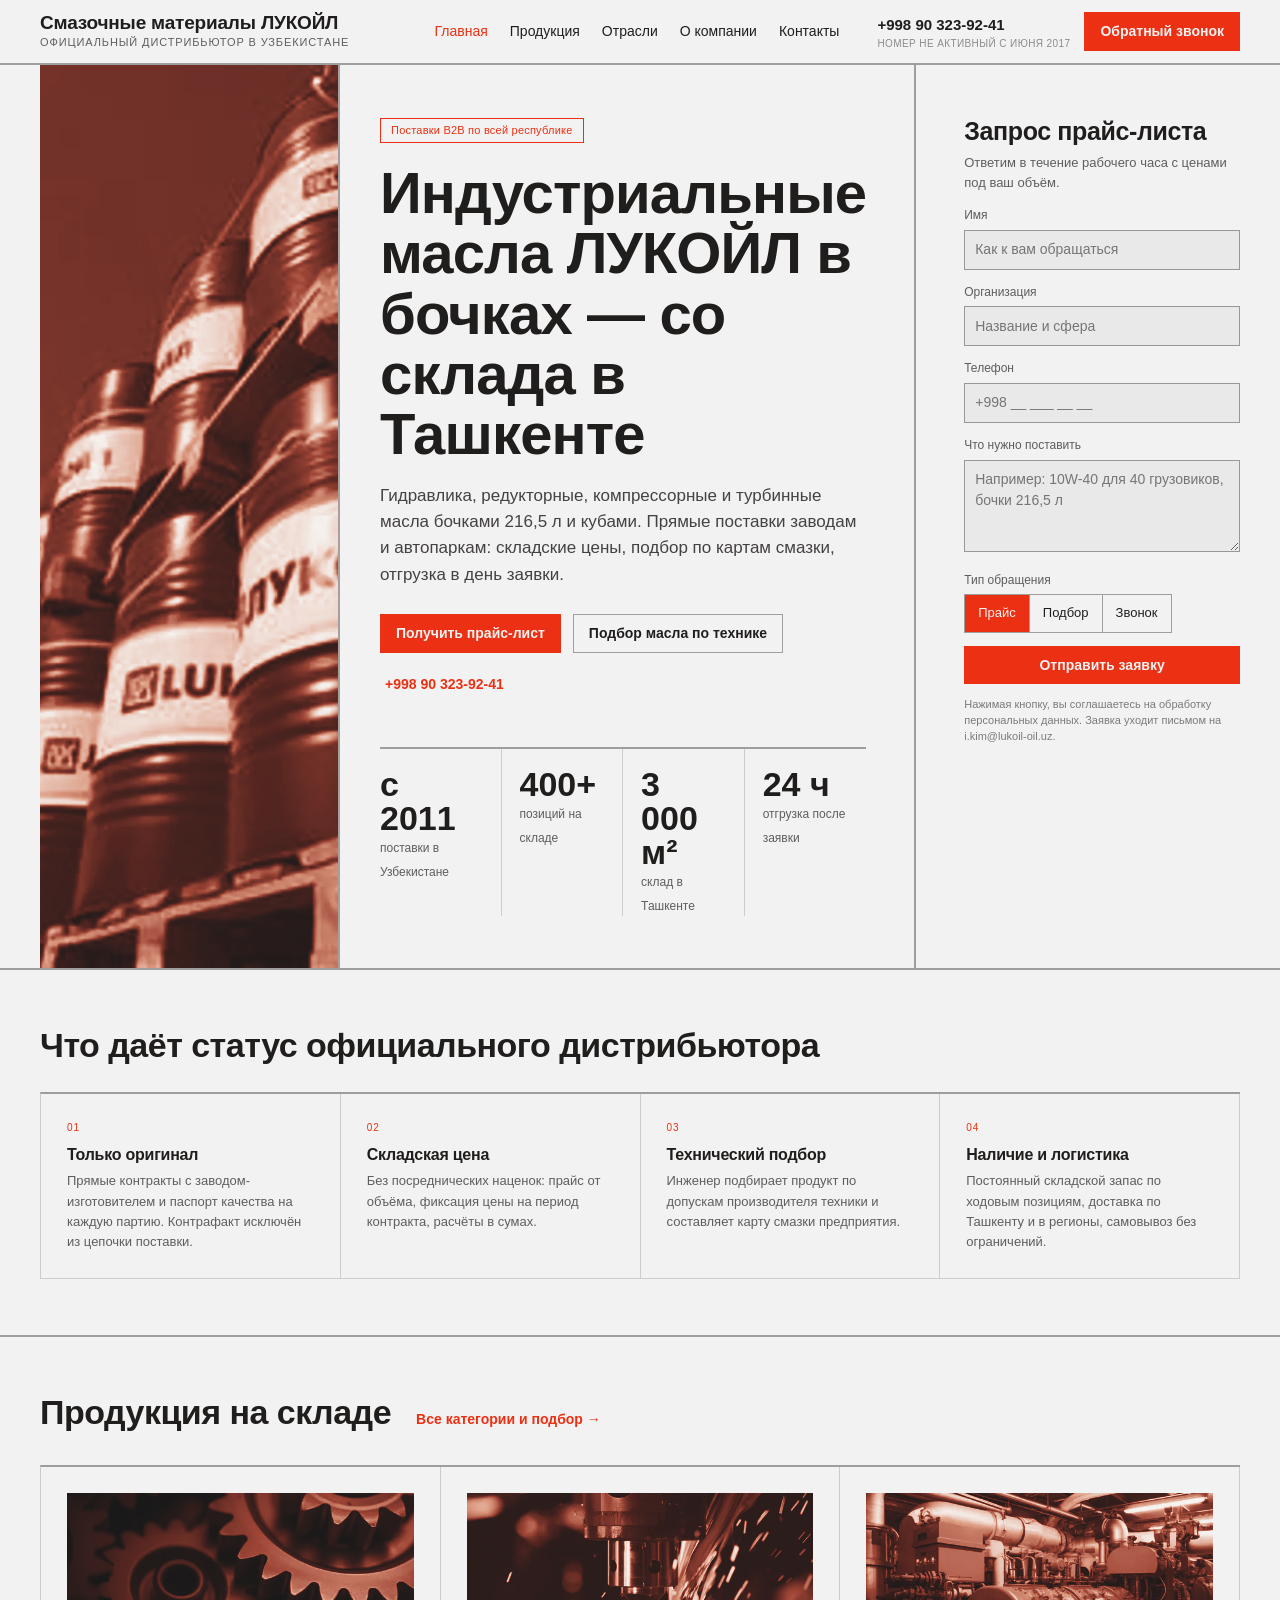
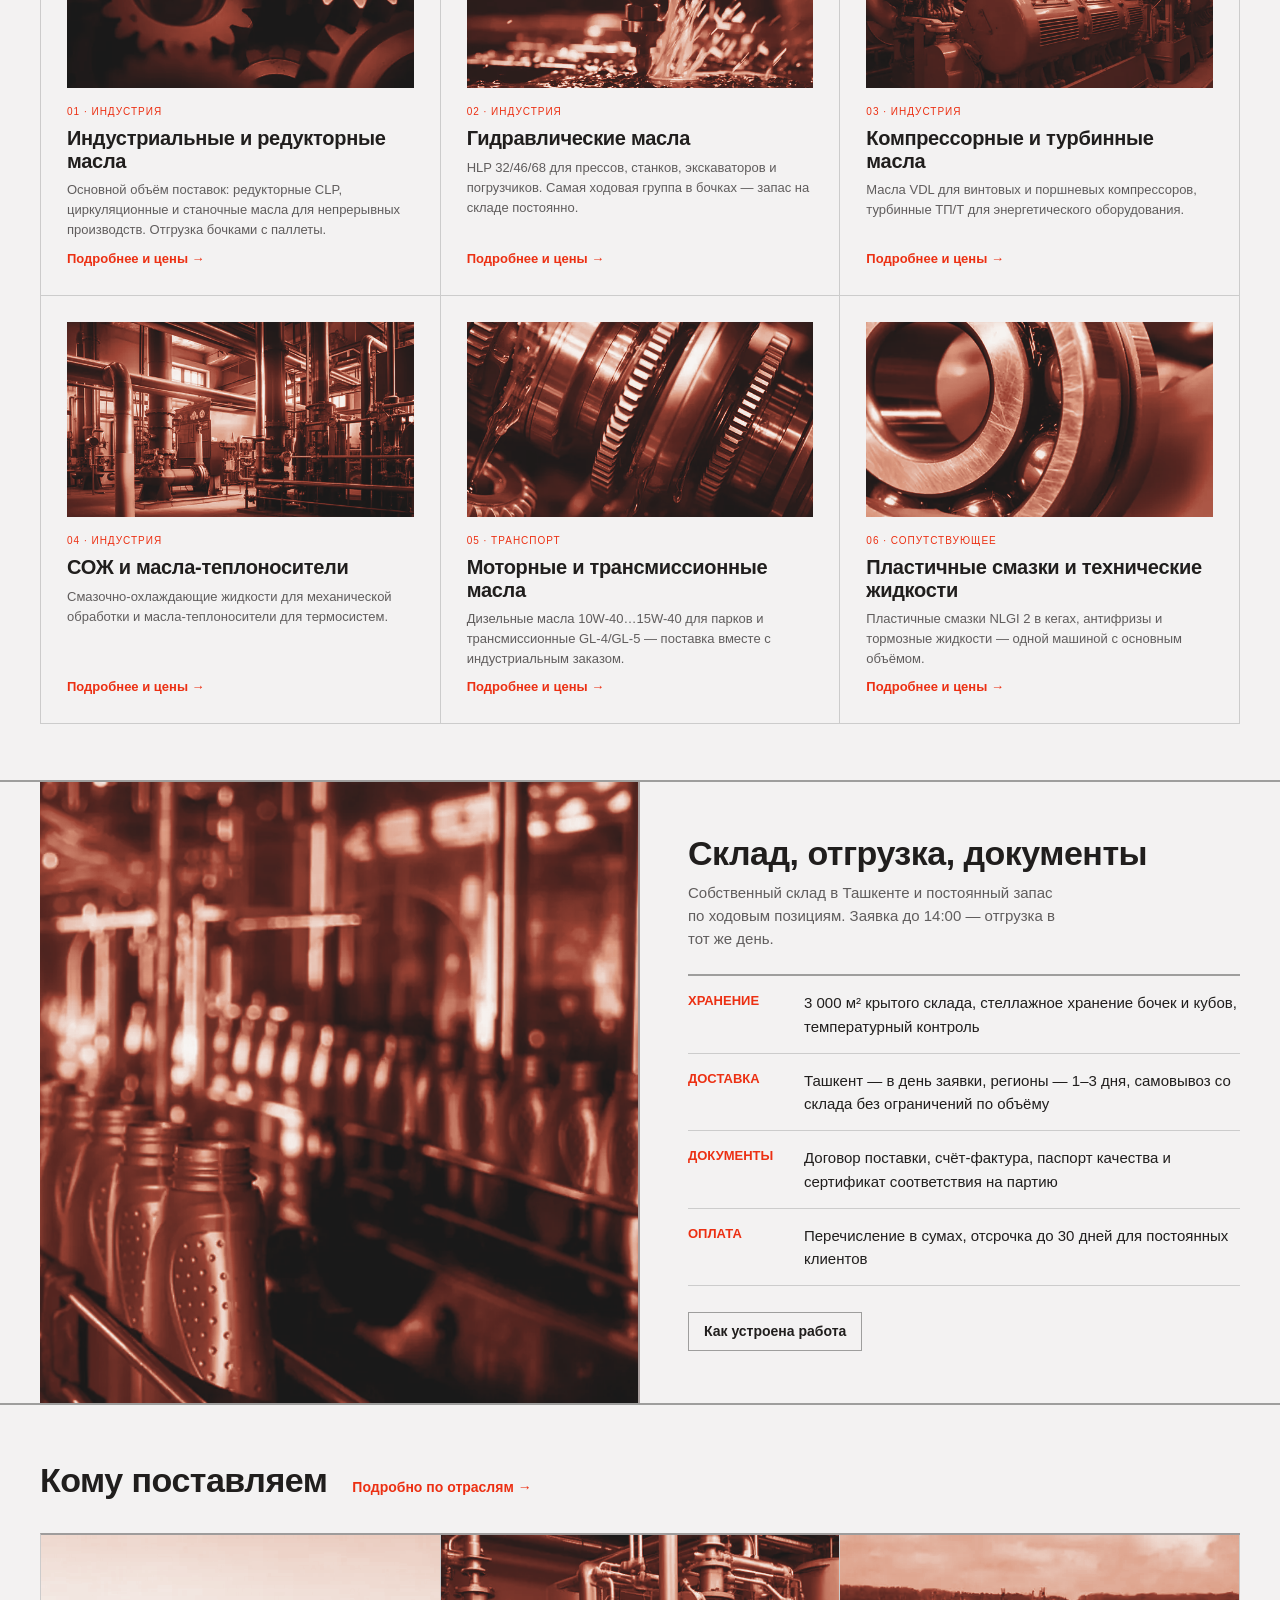
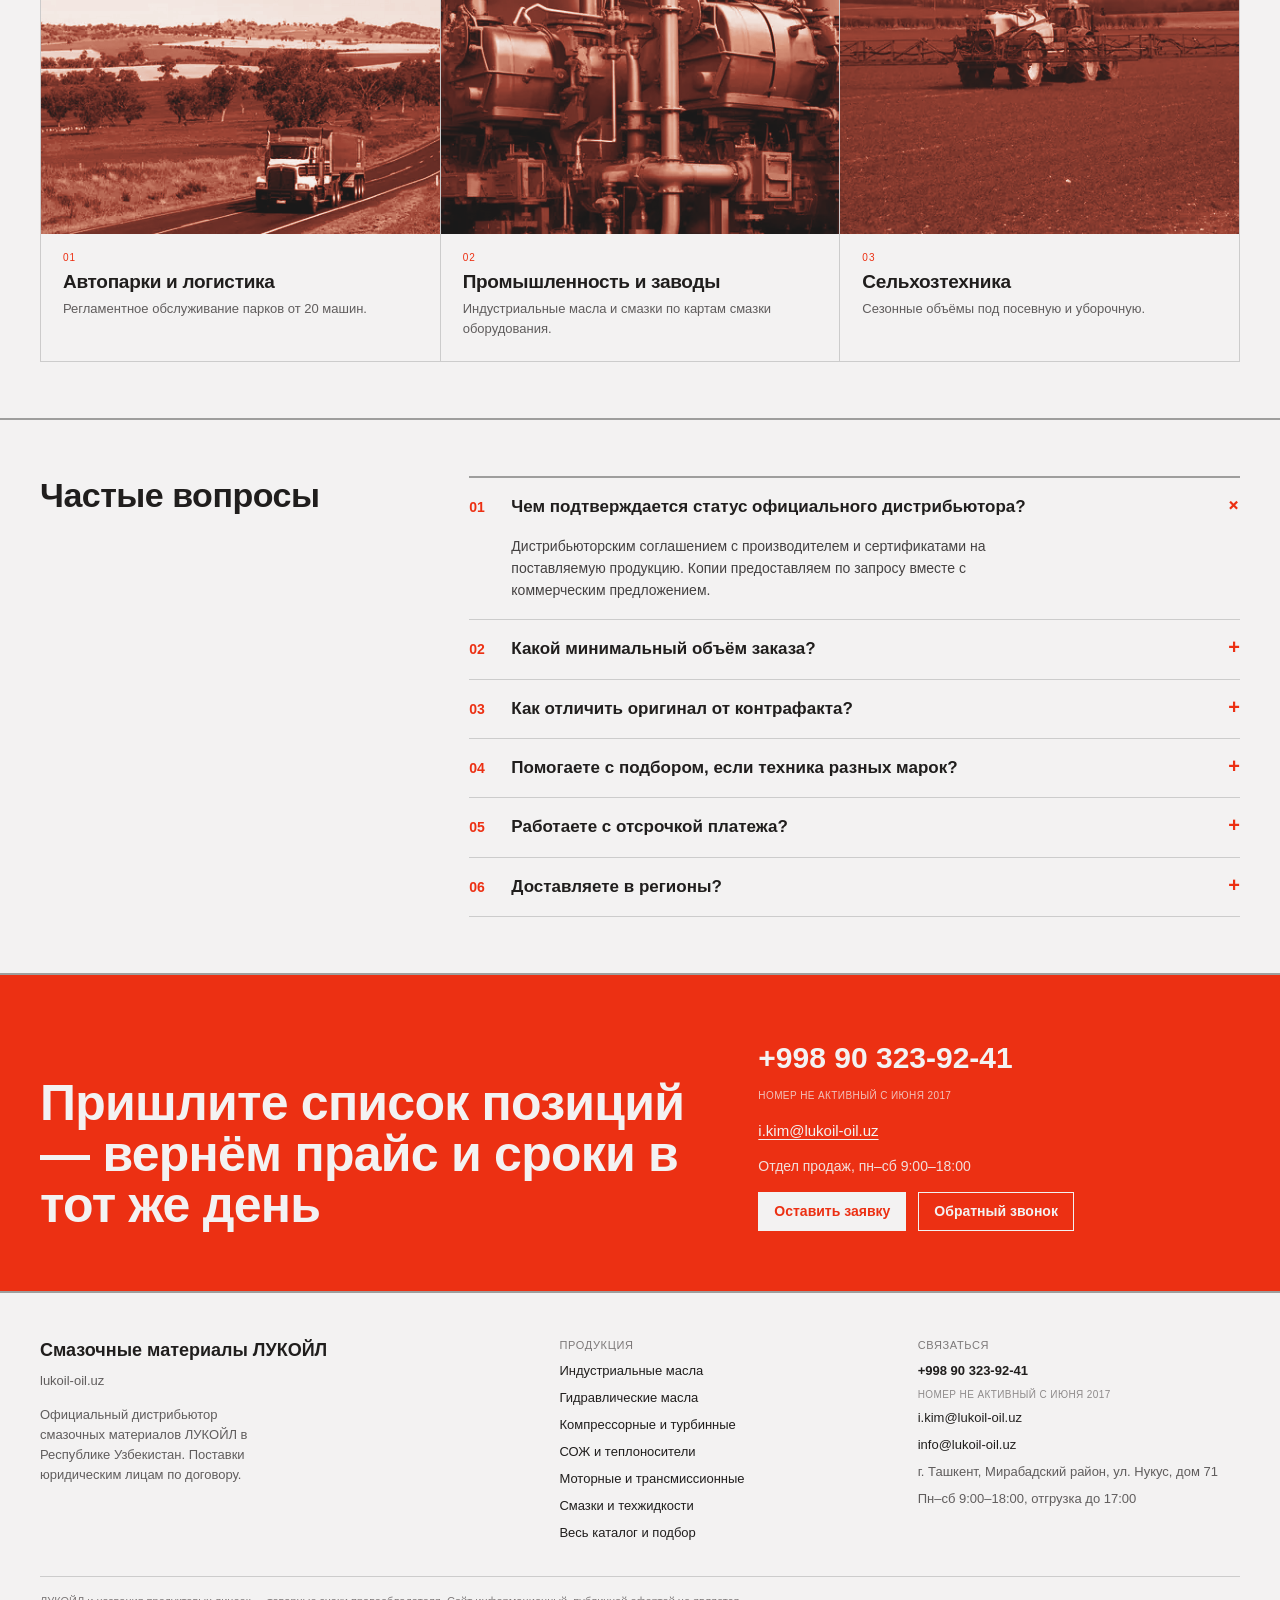
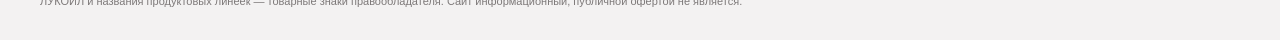
==== index.html @ 626bd9f8 "Дуотон вместо ч/б, исправлен показ блока «Спасибо», бриф под новое оборудование - дуотон SVG-фильтро" ====
<!DOCTYPE html>
<html lang="ru">
<head>
<meta charset="utf-8">
<meta name="viewport" content="width=device-width, initial-scale=1">
<title>Масла ЛУКОЙЛ в Узбекистане — официальный дистрибьютор, Ташкент</title>
<meta name="description" content="Индустриальные, гидравлические и моторные масла ЛУКОЙЛ в бочках 216,5 л со склада в Ташкенте. Складские цены, подбор по технике, отгрузка в день заявки.">
<link rel="canonical" href="https://lukoil-oil.uz/">
<meta name="robots" content="index, follow, max-image-preview:large, max-snippet:-1">
<meta name="geo.region" content="UZ-TK">
<meta name="geo.placename" content="Ташкент">
<meta name="theme-color" content="#ec3013">
<meta name="format-detection" content="telephone=no">
<meta property="og:type" content="website">
<meta property="og:site_name" content="Смазочные материалы ЛУКОЙЛ — Узбекистан">
<meta property="og:title" content="Масла ЛУКОЙЛ в Узбекистане — официальный дистрибьютор, Ташкент">
<meta property="og:description" content="Индустриальные, гидравлические и моторные масла ЛУКОЙЛ в бочках 216,5 л со склада в Ташкенте. Складские цены, подбор по технике, отгрузка в день заявки.">
<meta property="og:url" content="https://lukoil-oil.uz/">
<meta property="og:image" content="https://lukoil-oil.uz/img/hero-drums.jpg">
<meta property="og:locale" content="ru_RU">
<meta name="twitter:card" content="summary_large_image">
<link rel="preload" href="fonts/golos-cyrillic.woff2" as="font" type="font/woff2" crossorigin>
<link rel="preload" as="image" href="img/hero-drums.webp?v=5" type="image/webp" fetchpriority="high">
<link rel="stylesheet" href="site.css?v=5">
<link rel="icon" href="favicon.ico" sizes="any">
<link rel="apple-touch-icon" href="apple-touch-icon.png">
<script type="application/ld+json">[{"@context":"https://schema.org","@type":"Organization","@id":"https://lukoil-oil.uz/#org","name":"Смазочные материалы ЛУКОЙЛ — дистрибьютор в Узбекистане","url":"https://lukoil-oil.uz/","email":"i.kim@lukoil-oil.uz","telephone":"+998 90 323-92-41","address":{"@type":"PostalAddress","addressCountry":"UZ","addressLocality":"Ташкент","addressRegion":"Мирабадский район","streetAddress":"ул. Нукус, 71"},"areaServed":{"@type":"Country","name":"Узбекистан"}},{"@context":"https://schema.org","@type":"FAQPage","mainEntity":[{"@type":"Question","name":"Чем подтверждается статус официального дистрибьютора?","acceptedAnswer":{"@type":"Answer","text":"Дистрибьюторским соглашением с производителем и сертификатами на поставляемую продукцию. Копии предоставляем по запросу вместе с коммерческим предложением."}},{"@type":"Question","name":"Какой минимальный объём заказа?","acceptedAnswer":{"@type":"Answer","text":"Юридическим лицам отгружаем от одной бочки или сборного паллета. Для регулярных поставок действует отдельная сетка цен по объёму."}},{"@type":"Question","name":"Как отличить оригинал от контрафакта?","acceptedAnswer":{"@type":"Answer","text":"Каждая партия приходит с паспортом качества, на таре — заводская маркировка и номер партии, совпадающий с документами. При сомнениях сверяем номер по документам поставки."}},{"@type":"Question","name":"Помогаете с подбором, если техника разных марок?","acceptedAnswer":{"@type":"Answer","text":"Да. Инженер составляет карту смазки по паркам и производственным линиям и сводит номенклатуру к минимально возможному числу позиций без нарушения допусков."}},{"@type":"Question","name":"Работаете с отсрочкой платежа?","acceptedAnswer":{"@type":"Answer","text":"Для постоянных клиентов — отсрочка до 30 дней по договору поставки. Первая отгрузка обычно по предоплате или по факту."}},{"@type":"Question","name":"Доставляете в регионы?","acceptedAnswer":{"@type":"Answer","text":"Да, доставка по всей республике: Ташкент — в день заявки, регионы — 1–3 дня в зависимости от объёма и направления."}}]},{"@context":"https://schema.org","@type":"LocalBusiness","@id":"https://lukoil-oil.uz/#business","name":"Смазочные материалы ЛУКОЙЛ — Узбекистан","image":"https://lukoil-oil.uz/img/hero-drums.jpg","url":"https://lukoil-oil.uz/","telephone":"+998 90 323-92-41","email":"i.kim@lukoil-oil.uz","priceRange":"$$","address":{"@type":"PostalAddress","addressCountry":"UZ","addressLocality":"Ташкент","streetAddress":"ул. Нукус, 71"},"openingHours":"Mo-Sa 09:00-18:00"}]</script>
</head>
<body>
<a class="skip" href="#main">К основному содержанию</a>
<header class="hdr">
<div class="hdr__in">
<a class="brand" href="index.html">
<b>Смазочные материалы ЛУКОЙЛ</b>
<span>Официальный дистрибьютор в Узбекистане</span>
</a>
<nav class="nav" id="nav" aria-label="Основная навигация"><a href="index.html" aria-current="page">Главная</a><a href="products.html">Продукция</a><a href="industries.html">Отрасли</a><a href="about.html">О компании</a><a href="contacts.html">Контакты</a></nav>
<div class="hdr__cta">
<a class="hdr__tel" href="tel:+998903239241">
<b>+998 90 323-92-41</b>
<span class="note">номер не активный с июня 2017</span>
</a>
<button class="btn btn-primary" type="button" data-callback>Обратный звонок</button>
<button class="burger" type="button" id="burger" aria-label="Меню" aria-expanded="false"
aria-controls="nav"><span></span></button>
</div>
</div>
</header>
<main id="main">
<section class="sec"><div class="wrap"><div class="hero">
<div class="hero__media grayscale"><picture><source srcset="img/hero-drums.webp?v=5" type="image/webp"><img src="img/hero-drums.jpg?v=5" alt="Бочки со смазочными материалами ЛУКОЙЛ на складе" width="1200" height="1391" decoding="async" fetchpriority="high"></picture></div>
<div class="hero__l">
<span class="tag tag-outline">Поставки B2B по всей республике</span>
<h1>Индустриальные масла ЛУКОЙЛ в бочках — со склада в Ташкенте</h1>
<p class="lead hero__lead">Гидравлика, редукторные, компрессорные и турбинные масла бочками
216,5 л и кубами. Прямые поставки заводам и автопаркам: складские цены, подбор по картам
смазки, отгрузка в день заявки.</p>
<div class="actions">
<a class="btn btn-primary" href="#request">Получить прайс-лист</a>
<a class="btn btn-secondary" href="products.html#finder">Подбор масла по технике</a>
<a class="btn btn-ghost" href="tel:+998903239241">+998 90 323-92-41</a>
</div>
<div class="stats"><div><b>с 2011</b><span>поставки в Узбекистане</span></div><div><b>400+</b><span>позиций на складе</span></div><div><b>3 000 м²</b><span>склад в Ташкенте</span></div><div><b>24 ч</b><span>отгрузка после заявки</span></div></div>
</div>
<div class="hero__r" id="request"><div>
<form class="form" data-mailform>
<div>
<h3>Запрос прайс-листа</h3>
<p class="small muted" style="margin:0">Ответим в течение рабочего часа с ценами под ваш объём.</p>
</div>
<div class="field"><label for="f-name">Имя</label>
<input class="input" id="f-name" name="name" autocomplete="name" placeholder="Как к вам обращаться" required></div>
<div class="field"><label for="f-company">Организация</label>
<input class="input" id="f-company" name="company" autocomplete="organization" placeholder="Название и сфера"></div>
<div class="field"><label for="f-phone">Телефон</label>
<input class="input" id="f-phone" name="phone" type="tel" autocomplete="tel" placeholder="+998 __ ___ __ __" required></div>
<div class="field"><label for="f-note">Что нужно поставить</label>
<textarea class="input" id="f-note" name="note" placeholder="Например: 10W-40 для 40 грузовиков, бочки 216,5 л"></textarea></div>
<div class="field"><label>Тип обращения</label><div class="seg"><label class="seg-opt"><input type="radio" name="kind" value="Прайс" checked><span>Прайс</span></label><label class="seg-opt"><input type="radio" name="kind" value="Подбор"><span>Подбор</span></label><label class="seg-opt"><input type="radio" name="kind" value="Звонок"><span>Звонок</span></label></div></div>
<button class="btn btn-primary btn-block" type="submit">Отправить заявку</button>
<p class="fineprint" style="margin:0">Нажимая кнопку, вы соглашаетесь на обработку персональных
данных. Заявка уходит письмом на i.kim@lukoil-oil.uz.</p>
</form>
<div class="ok" data-sent hidden>
<span class="tag tag-accent" style="align-self:flex-start">Заявка сформирована</span>
<h3 style="margin:0">Спасибо<span data-sent-name></span></h3>
<p class="small" style="margin:0">Письмо открылось в вашей почтовой программе — проверьте и отправьте.
Если этого не произошло, напишите нам напрямую:
<a href="mailto:i.kim@lukoil-oil.uz" data-sent-link>i.kim@lukoil-oil.uz</a> или позвоните
<a href="tel:+998903239241">+998 90 323-92-41</a>.</p>
<button class="btn btn-secondary" type="button" data-again style="align-self:flex-start">Заполнить ещё раз</button>
</div>
</div></div>
</div></div></section>
<section class="sec"><div class="wrap sec-pad">
<h2>Что даёт статус официального дистрибьютора</h2>
<div class="grid g4" style="margin-top:28px"><div><div class="kicker" style="margin-bottom:10px">01</div><h3 style="font-size:16px">Только оригинал</h3><p class="small muted" style="margin:0">Прямые контракты с заводом-изготовителем и паспорт качества на каждую партию. Контрафакт исключён из цепочки поставки.</p></div><div><div class="kicker" style="margin-bottom:10px">02</div><h3 style="font-size:16px">Складская цена</h3><p class="small muted" style="margin:0">Без посреднических наценок: прайс от объёма, фиксация цены на период контракта, расчёты в сумах.</p></div><div><div class="kicker" style="margin-bottom:10px">03</div><h3 style="font-size:16px">Технический подбор</h3><p class="small muted" style="margin:0">Инженер подбирает продукт по допускам производителя техники и составляет карту смазки предприятия.</p></div><div><div class="kicker" style="margin-bottom:10px">04</div><h3 style="font-size:16px">Наличие и логистика</h3><p class="small muted" style="margin:0">Постоянный складской запас по ходовым позициям, доставка по Ташкенту и в регионы, самовывоз без ограничений.</p></div></div>
</div></section>
<section class="sec"><div class="wrap sec-pad">
<div style="display:flex;align-items:baseline;gap:20px;flex-wrap:wrap;margin-bottom:26px">
<h2 style="margin:0">Продукция на складе</h2>
<a class="btn btn-ghost" href="products.html">Все категории и подбор →</a>
</div>
<div class="grid g3"><a class="tile" href="industrial-oils.html"><div class="tile__ph grayscale"><picture><source srcset="img/ind-gears-t.webp?v=5" type="image/webp"><img src="img/ind-gears-t.jpg?v=5" alt="Зубчатые колёса промышленного редуктора" width="560" height="315" decoding="async" loading="lazy"></picture></div><div class="tile__body"><div class="kicker">01 · Индустрия</div><h3 style="font-size:20px;margin:0">Индустриальные и редукторные масла</h3><p class="small muted" style="margin:0">Основной объём поставок: редукторные CLP, циркуляционные и станочные масла для непрерывных производств. Отгрузка бочками с паллеты.</p><div class="tile__more">Подробнее и цены →</div></div></a><a class="tile" href="hydraulic-oils.html"><div class="tile__ph grayscale"><picture><source srcset="img/ind-cnc-t.webp?v=5" type="image/webp"><img src="img/ind-cnc-t.jpg?v=5" alt="Обработка металла на станке с подачей рабочей жидкости" width="560" height="315" decoding="async" loading="lazy"></picture></div><div class="tile__body"><div class="kicker">02 · Индустрия</div><h3 style="font-size:20px;margin:0">Гидравлические масла</h3><p class="small muted" style="margin:0">HLP 32/46/68 для прессов, станков, экскаваторов и погрузчиков. Самая ходовая группа в бочках — запас на складе постоянно.</p><div class="tile__more">Подробнее и цены →</div></div></a><a class="tile" href="compressor-turbine-oils.html"><div class="tile__ph grayscale"><picture><source srcset="img/ind-compressor-t.webp?v=5" type="image/webp"><img src="img/ind-compressor-t.jpg?v=5" alt="Промышленная компрессорная установка" width="560" height="315" decoding="async" loading="lazy"></picture></div><div class="tile__body"><div class="kicker">03 · Индустрия</div><h3 style="font-size:20px;margin:0">Компрессорные и турбинные масла</h3><p class="small muted" style="margin:0">Масла VDL для винтовых и поршневых компрессоров, турбинные ТП/Т для энергетического оборудования.</p><div class="tile__more">Подробнее и цены →</div></div></a><a class="tile" href="coolants.html"><div class="tile__ph grayscale"><picture><source srcset="img/ind-boiler-t.webp?v=5" type="image/webp"><img src="img/ind-boiler-t.jpg?v=5" alt="Тепловой узел промышленного предприятия" width="560" height="315" decoding="async" loading="lazy"></picture></div><div class="tile__body"><div class="kicker">04 · Индустрия</div><h3 style="font-size:20px;margin:0">СОЖ и масла-теплоносители</h3><p class="small muted" style="margin:0">Смазочно-охлаждающие жидкости для механической обработки и масла-теплоносители для термосистем.</p><div class="tile__more">Подробнее и цены →</div></div></a><a class="tile" href="motor-transmission-oils.html"><div class="tile__ph grayscale"><picture><source srcset="img/ind-transmission-t.webp?v=5" type="image/webp"><img src="img/ind-transmission-t.jpg?v=5" alt="Шестерни коробки передач в масле" width="560" height="315" decoding="async" loading="lazy"></picture></div><div class="tile__body"><div class="kicker">05 · Транспорт</div><h3 style="font-size:20px;margin:0">Моторные и трансмиссионные масла</h3><p class="small muted" style="margin:0">Дизельные масла 10W-40…15W-40 для парков и трансмиссионные GL-4/GL-5 — поставка вместе с индустриальным заказом.</p><div class="tile__more">Подробнее и цены →</div></div></a><a class="tile" href="greases.html"><div class="tile__ph grayscale"><picture><source srcset="img/ind-bearing-t.webp?v=5" type="image/webp"><img src="img/ind-bearing-t.jpg?v=5" alt="Подшипник качения в пластичной смазке" width="560" height="315" decoding="async" loading="lazy"></picture></div><div class="tile__body"><div class="kicker">06 · Сопутствующее</div><h3 style="font-size:20px;margin:0">Пластичные смазки и технические жидкости</h3><p class="small muted" style="margin:0">Пластичные смазки NLGI 2 в кегах, антифризы и тормозные жидкости — одной машиной с основным объёмом.</p><div class="tile__more">Подробнее и цены →</div></div></a></div>
</div></section>
<section class="sec"><div class="wrap"><div class="split">
<div class="split__media grayscale"><picture><source srcset="img/bottling.webp?v=5" type="image/webp"><img src="img/bottling.jpg?v=5" alt="Линия розлива смазочных материалов" width="1400" height="760" decoding="async" loading="lazy"></picture></div>
<div class="split__body">
<h2>Склад, отгрузка, документы</h2>
<p class="muted" style="max-width:46ch;font-size:15px">Собственный склад в Ташкенте и постоянный
запас по ходовым позициям. Заявка до 14:00 — отгрузка в тот же день.</p>
<div class="rows" style="margin-top:24px"><div><b>ХРАНЕНИЕ</b><span>3 000 м² крытого склада, стеллажное хранение бочек и кубов, температурный контроль</span></div><div><b>ДОСТАВКА</b><span>Ташкент — в день заявки, регионы — 1–3 дня, самовывоз со склада без ограничений по объёму</span></div><div><b>ДОКУМЕНТЫ</b><span>Договор поставки, счёт-фактура, паспорт качества и сертификат соответствия на партию</span></div><div><b>ОПЛАТА</b><span>Перечисление в сумах, отсрочка до 30 дней для постоянных клиентов</span></div></div>
<div class="actions"><a class="btn btn-secondary" href="about.html">Как устроена работа</a></div>
</div>
</div></div></section>
<section class="sec"><div class="wrap sec-pad">
<div style="display:flex;align-items:baseline;gap:20px;flex-wrap:wrap;margin-bottom:26px">
<h2 style="margin:0">Кому поставляем</h2>
<a class="btn btn-ghost" href="industries.html">Подробно по отраслям →</a>
</div>
<div class="who"><a href="industries.html"><div class="who__ph grayscale"><picture><source srcset="img/fleet-t.webp?v=5" type="image/webp"><img src="img/fleet-t.jpg?v=5" alt="Магистральный тягач с полуприцепом на трассе" width="560" height="315" decoding="async" loading="lazy"></picture></div><div class="who__body"><div class="kicker">01</div><h3 style="font-size:19px;margin:6px 0 6px">Автопарки и логистика</h3><p class="small muted" style="margin:0">Регламентное обслуживание парков от 20 машин.</p></div></a><a href="industries.html"><div class="who__ph grayscale"><picture><source srcset="img/ind-pumps-t.webp?v=5" type="image/webp"><img src="img/ind-pumps-t.jpg?v=5" alt="Насосное оборудование промышленного цеха" width="560" height="315" decoding="async" loading="lazy"></picture></div><div class="who__body"><div class="kicker">02</div><h3 style="font-size:19px;margin:6px 0 6px">Промышленность и заводы</h3><p class="small muted" style="margin:0">Индустриальные масла и смазки по картам смазки оборудования.</p></div></a><a href="industries.html"><div class="who__ph grayscale"><picture><source srcset="img/agro-t.webp?v=5" type="image/webp"><img src="img/agro-t.jpg?v=5" alt="Трактор с опрыскивателем в поле" width="560" height="315" decoding="async" loading="lazy"></picture></div><div class="who__body"><div class="kicker">03</div><h3 style="font-size:19px;margin:6px 0 6px">Сельхозтехника</h3><p class="small muted" style="margin:0">Сезонные объёмы под посевную и уборочную.</p></div></a></div>
</div></section>
<section class="sec"><div class="wrap sec-pad"
style="display:grid;grid-template-columns:1fr 2fr;gap:44px" data-faqgrid>
<h2 style="margin:0">Частые вопросы</h2>
<div class="faq"><details open><summary><span class="n">01</span><span>Чем подтверждается статус официального дистрибьютора?</span><span class="s">+</span></summary><p>Дистрибьюторским соглашением с производителем и сертификатами на поставляемую продукцию. Копии предоставляем по запросу вместе с коммерческим предложением.</p></details><details><summary><span class="n">02</span><span>Какой минимальный объём заказа?</span><span class="s">+</span></summary><p>Юридическим лицам отгружаем от одной бочки или сборного паллета. Для регулярных поставок действует отдельная сетка цен по объёму.</p></details><details><summary><span class="n">03</span><span>Как отличить оригинал от контрафакта?</span><span class="s">+</span></summary><p>Каждая партия приходит с паспортом качества, на таре — заводская маркировка и номер партии, совпадающий с документами. При сомнениях сверяем номер по документам поставки.</p></details><details><summary><span class="n">04</span><span>Помогаете с подбором, если техника разных марок?</span><span class="s">+</span></summary><p>Да. Инженер составляет карту смазки по паркам и производственным линиям и сводит номенклатуру к минимально возможному числу позиций без нарушения допусков.</p></details><details><summary><span class="n">05</span><span>Работаете с отсрочкой платежа?</span><span class="s">+</span></summary><p>Для постоянных клиентов — отсрочка до 30 дней по договору поставки. Первая отгрузка обычно по предоплате или по факту.</p></details><details><summary><span class="n">06</span><span>Доставляете в регионы?</span><span class="s">+</span></summary><p>Да, доставка по всей республике: Ташкент — в день заявки, регионы — 1–3 дня в зависимости от объёма и направления.</p></details></div>
</div></section>
<section class="cta">
<div class="wrap"><div class="cta__in">
<h2>Пришлите список позиций — вернём прайс и сроки в тот же день</h2>
<div class="cta__side">
<div>
<a class="cta__tel" href="tel:+998903239241">+998 90 323-92-41</a>
<span class="note" style="color:var(--bg);opacity:.75">номер не активный с июня 2017</span>
</div>
<a href="mailto:i.kim@lukoil-oil.uz" style="font-size:15px">i.kim@lukoil-oil.uz</a>
<span style="font-size:14px;opacity:.9">Отдел продаж, пн–сб 9:00–18:00</span>
<div style="display:flex;gap:12px;flex-wrap:wrap">
<a class="btn btn-inv" href="contacts.html">Оставить заявку</a>
<button class="btn btn-out-inv" type="button" data-callback>Обратный звонок</button>
</div>
</div>
</div></div>
</section>
</main>
<footer class="foot">
<div class="wrap">
<div class="foot__grid">
<div class="foot__col">
<span class="foot__brand">Смазочные материалы ЛУКОЙЛ</span>
<span class="muted">lukoil-oil.uz</span>
<p class="muted" style="margin:6px 0 0;max-width:34ch">Официальный дистрибьютор смазочных
материалов ЛУКОЙЛ в Республике Узбекистан. Поставки юридическим лицам по договору.</p>
</div>
<div class="foot__col">
<span class="tiny">Продукция</span>
<a href="industrial-oils.html">Индустриальные масла</a><a href="hydraulic-oils.html">Гидравлические масла</a><a href="compressor-turbine-oils.html">Компрессорные и турбинные</a><a href="coolants.html">СОЖ и теплоносители</a><a href="motor-transmission-oils.html">Моторные и трансмиссионные</a><a href="greases.html">Смазки и техжидкости</a>
<a href="products.html">Весь каталог и подбор</a>
</div>
<div class="foot__col">
<span class="tiny">Связаться</span>
<a href="tel:+998903239241"><b>+998 90 323-92-41</b></a>
<span class="note">номер не активный с июня 2017</span>
<a href="mailto:i.kim@lukoil-oil.uz">i.kim@lukoil-oil.uz</a>
<a href="mailto:info@lukoil-oil.uz">info@lukoil-oil.uz</a>
<span class="muted">г. Ташкент, Мирабадский район, ул. Нукус, дом 71</span>
<span class="muted">Пн–сб 9:00–18:00, отгрузка до 17:00</span>
</div>
</div>
<div class="foot__bar">
ЛУКОЙЛ и названия продуктовых линеек — товарные знаки правообладателя.
Сайт информационный, публичной офертой не является.
</div>
</div>
</footer>
<div class="modal" id="callback" hidden>
<div class="modal__box" role="dialog" aria-modal="true" aria-labelledby="cb-t">
<form class="form" data-mailform>
<div class="modal__title" id="cb-t">Обратный звонок</div>
<p class="small muted" style="margin:0">Оставьте номер — перезвоним в рабочее время.
Или позвоните сами: <a href="tel:+998903239241">+998 90 323-92-41</a>.</p>
<input type="hidden" name="kind" value="Обратный звонок">
<div class="field"><label for="cb-name">Имя</label>
<input class="input" id="cb-name" name="name" placeholder="Как к вам обращаться" required></div>
<div class="field"><label for="cb-phone">Телефон</label>
<input class="input" id="cb-phone" name="phone" type="tel" placeholder="+998 __ ___ __ __" required></div>
<div class="modal__actions">
<button class="btn btn-secondary" type="button" data-close>Отмена</button>
<button class="btn btn-primary" type="submit">Жду звонка</button>
</div>
</form>
<div class="ok" data-sent hidden>
<span class="tag tag-accent" style="align-self:flex-start">Принято</span>
<p class="small" style="margin:0">Письмо с вашим номером открылось в почтовой программе.
Если нет — напишите на <a href="mailto:i.kim@lukoil-oil.uz" data-sent-link>i.kim@lukoil-oil.uz</a>.</p>
<div class="modal__actions"><button class="btn btn-primary" type="button" data-close>Закрыть</button></div>
</div>
</div>
</div>
<svg class="duo-def" aria-hidden="true" focusable="false" width="0" height="0">
<filter id="duo" color-interpolation-filters="sRGB">
<feColorMatrix type="saturate" values="0"/>
<feComponentTransfer>
<feFuncR type="table" tableValues="0.10 0.34 0.62 0.86 0.97"/>
<feFuncG type="table" tableValues="0.10 0.15 0.27 0.60 0.96"/>
<feFuncB type="table" tableValues="0.10 0.13 0.21 0.50 0.95"/>
</feComponentTransfer>
</filter>
</svg>
<nav class="mbar" aria-label="Быстрая связь">
<a href="tel:+998903239241">Позвонить</a>
<a href="mailto:i.kim@lukoil-oil.uz">Написать</a>
</nav>
<script src="site.js?v=5" defer></script>
</body>
</html>
---- site.css ----
/* Смазочные материалы ЛУКОЙЛ — Узбекистан
   Дизайн-система Modernist: нулевые радиусы, толстые правила, красный акцент. */

@font-face{font-family:Golos;font-style:normal;font-weight:400 900;font-display:swap;
  src:url(fonts/golos-cyrillic.woff2) format("woff2");
  unicode-range:U+0301,U+0400-045F,U+0490-0491,U+04B0-04B1,U+2116}
@font-face{font-family:Golos;font-style:normal;font-weight:400 900;font-display:swap;
  src:url(fonts/golos-latin.woff2) format("woff2");
  unicode-range:U+0000-00FF,U+0131,U+0152-0153,U+02BB-02BC,U+02C6,U+02DA,U+02DC,U+2000-206F,U+20AC,U+2122,U+2191,U+2193,U+2212,U+2215,U+FEFF,U+FFFD}

:root{
  --bg:#f3f2f2;
  --surface:#eae9e9;
  --text:#201e1d;
  --accent:#ec3013;
  --accent-600:#dd2b0f;
  --accent-700:#ae1800;
  --accent-100:#fff2ef;
  --accent-800:#7c1405;
  --divider:rgba(32,30,29,.4);
  --hair:rgba(32,30,29,.18);
  --n600:#7d7979;
  --n700:#605d5d;
  --n800:#444141;
  --n100:#f8f4f4;
  --font:Golos,"Helvetica Neue",Arial,system-ui,sans-serif;
  --pad:40px;
  --max:1360px;
}

*,*::before,*::after{box-sizing:border-box}
[hidden]{display:none!important}
html{-webkit-text-size-adjust:100%;scroll-behavior:smooth}
body{
  margin:0;background:var(--bg);color:var(--text);
  font-family:var(--font);font-size:15px;line-height:1.55;font-weight:400;
  -webkit-font-smoothing:antialiased;
  display:flex;flex-direction:column;min-height:100vh;
}
h1,h2,h3,h4,h5,h6{font-family:var(--font);font-weight:800;line-height:1.12;letter-spacing:-.015em;margin:0 0 8px}
h1{font-size:clamp(30px,5.4vw,58px);line-height:1.04}
h2{font-size:clamp(24px,3.4vw,34px)}
h3{font-size:clamp(20px,2.4vw,25px)}
h4{font-size:20px}
h5{font-size:16px}
p{margin:0 0 12px}
a{color:var(--accent);text-underline-offset:3px}
a:hover{color:var(--accent-700)}
img{display:block;max-width:100%;height:auto}
:focus{outline:none}
:focus-visible{outline:2px solid var(--accent);outline-offset:2px}
::selection{background:rgba(236,48,19,.3)}

.wrap{max-width:var(--max);margin:0 auto;padding:0 var(--pad);width:100%}
.sec{border-bottom:2px solid var(--divider)}
.sec-pad{padding-top:56px;padding-bottom:56px}
.grayscale{filter:url(#duo)}
@supports not (filter:url(#duo)){.grayscale{filter:grayscale(1) contrast(1.08)}}
.duo-def{position:absolute;width:0;height:0;overflow:hidden}
.muted{color:var(--n700)}
.small{font-size:13px}
.tiny{font-size:11px;letter-spacing:.06em;text-transform:uppercase;color:var(--n600)}
.note{font-size:10px;line-height:1.3;letter-spacing:.04em;text-transform:uppercase;color:var(--n600);opacity:.85}
.fineprint{font-size:11px;line-height:1.45;color:var(--n600)}
.kicker{font-size:10px;letter-spacing:.1em;text-transform:uppercase;color:var(--accent)}
.lead{font-size:17px;color:var(--n800)}
.skip{position:absolute;left:-9999px}
.skip:focus{left:8px;top:8px;z-index:100;background:var(--accent);color:#fff;padding:8px 14px}

/* — кнопки — */
.btn{display:inline-flex;align-items:center;justify-content:center;gap:6px;cursor:pointer;
  text-decoration:none;font-family:var(--font);font-weight:800;font-size:14px;line-height:1.2;
  color:var(--text);background:transparent;border:1px solid transparent;padding:10px 15px;border-radius:0}
.btn-primary{background:var(--accent);color:var(--bg)}
.btn-primary:hover{background:var(--accent-600);color:var(--bg)}
.btn-primary:active{background:var(--accent-700)}
.btn-secondary{border-color:var(--divider);color:var(--text)}
.btn-secondary:hover{background:rgba(32,30,29,.07);color:var(--text)}
.btn-ghost{color:var(--accent);padding-inline:4px}
.btn-ghost:hover{background:rgba(236,48,19,.1)}
.btn-block{width:100%}
.btn-inv{background:var(--bg);color:var(--accent)}
.btn-inv:hover{background:#fff;color:var(--accent-700)}
.btn-out-inv{border-color:var(--bg);color:var(--bg)}
.btn-out-inv:hover{background:rgba(255,255,255,.12);color:var(--bg)}

/* — теги — */
.tag{display:inline-flex;align-items:center;font-size:11px;letter-spacing:.02em;padding:3px 10px}
.tag-accent{background:var(--accent-100);color:var(--accent-800)}
.tag-outline{border:1px solid var(--accent);color:var(--accent)}
.tag-neutral{background:var(--n100);color:var(--n800)}

/* — формы — */
.field{display:block}
.field>label{display:block;font-size:12px;margin-bottom:5px;color:rgba(32,30,29,.7)}
.input{width:100%;min-height:40px;padding:8px 10px;font:inherit;font-size:14px;color:var(--text);
  caret-color:var(--accent);background:var(--surface);border:1px solid var(--divider);border-radius:0}
.input:hover{border-color:rgba(32,30,29,.45)}
.input:focus-visible{border-color:var(--accent);outline-offset:0}
textarea.input{min-height:92px;resize:vertical}
.seg{display:inline-flex;flex-wrap:wrap;border:1px solid var(--divider)}
.seg-opt{display:inline-flex;align-items:center;gap:6px;padding:8px 13px;font-size:13px;cursor:pointer}
.seg-opt input{position:absolute;opacity:0;width:0;height:0;pointer-events:none}
.seg-opt+.seg-opt{border-left:1px solid var(--divider)}
.seg-opt:has(input:checked){background:var(--accent);color:var(--bg)}
.seg-opt:not(:has(input:checked)):hover{background:rgba(32,30,29,.07)}
.seg-opt:has(input:focus-visible){outline:2px solid var(--accent);outline-offset:-2px}

/* — карточки — */
.card{display:flex;flex-direction:column;gap:8px;padding:14px;background:var(--surface)}
.card-title{font-weight:800;font-size:17px;line-height:1.2}
.card-body{margin:0;font-size:13px;color:var(--n800)}

/* — таблица — */
.tablewrap{overflow-x:auto}
.table{width:100%;border-collapse:collapse;font-size:14px;min-width:640px}
.table th{text-align:left;font-size:11px;letter-spacing:.08em;text-transform:uppercase;
  color:rgba(32,30,29,.6);padding:8px;border-bottom:2px solid var(--divider);font-weight:600}
.table td{padding:10px 8px;border-bottom:1px solid var(--hair);vertical-align:top}
.table tbody tr:hover{background:rgba(32,30,29,.04)}

/* — шапка — */
.hdr{position:sticky;top:0;z-index:30;background:var(--bg);border-bottom:2px solid var(--divider)}
.hdr__in{max-width:var(--max);margin:0 auto;padding:12px var(--pad);display:flex;align-items:center;gap:28px}
.brand{display:flex;flex-direction:column;align-items:flex-start;margin-right:auto;text-decoration:none;color:inherit}
.brand b{font-weight:800;font-size:19px;letter-spacing:-.01em;line-height:1.15}
.brand span{font-size:11px;letter-spacing:.08em;text-transform:uppercase;color:var(--n700)}
.nav{display:flex;gap:2px}
.nav a{font-size:14px;padding:6px 10px;color:inherit;text-decoration:none}
.nav a:hover{color:var(--accent)}
.nav a[aria-current=page]{color:var(--accent)}
.hdr__cta{display:flex;align-items:center;gap:14px}
.hdr__tel{display:flex;flex-direction:column;align-items:flex-start;text-decoration:none;color:inherit}
.hdr__tel b{font-weight:800;font-size:15px}
.burger{display:none;background:transparent;border:1px solid var(--divider);width:42px;height:38px;
  cursor:pointer;align-items:center;justify-content:center;padding:0}
.burger span{display:block;width:18px;height:2px;background:var(--text);position:relative}
.burger span::before,.burger span::after{content:"";position:absolute;left:0;width:18px;height:2px;background:var(--text)}
.burger span::before{top:-6px}.burger span::after{top:6px}

/* — герой — */
.hero{display:grid;grid-template-columns:300px 1.25fr 1fr}
.hero__media{position:relative;border-right:2px solid var(--divider);min-height:100%}
.hero__media picture,.hero__media img{position:absolute;inset:0;width:100%;height:100%;object-fit:cover}
.hero__l{padding:52px 48px 52px 40px;border-right:2px solid var(--divider)}
.hero__r{padding:52px 0 52px 48px}
.hero h1{margin:20px 0 18px;max-width:17ch}
.hero__lead{max-width:54ch}
.actions{display:flex;flex-wrap:wrap;gap:12px;margin-top:26px}

/* — статы — */
.stats{display:grid;grid-template-columns:repeat(4,1fr);margin-top:44px;border-top:2px solid var(--divider)}
.stats>div{padding:18px 18px 0 0;border-right:1px solid var(--hair)}
.stats>div:last-child{border-right:0;padding-right:0}
.stats>div+div{padding-left:18px}
.stats b{display:block;font-weight:800;font-size:clamp(24px,3vw,34px);line-height:1}
.stats span{font-size:12px;color:var(--n700)}

/* — сетка с правилами — */
.grid{display:grid;border-top:2px solid var(--divider);border-left:1px solid var(--hair)}
.grid>*{border-right:1px solid var(--hair);border-bottom:1px solid var(--hair);padding:26px}
.g2{grid-template-columns:repeat(2,1fr)}
.g3{grid-template-columns:repeat(3,1fr)}
.g4{grid-template-columns:repeat(4,1fr)}

/* — список «строками» — */
.rows{display:flex;flex-direction:column;border-top:2px solid var(--divider)}
.rows>div{display:flex;gap:20px;padding:15px 0;border-bottom:1px solid var(--hair)}
.rows b{font-weight:800;font-size:13px;color:var(--accent);min-width:96px;flex:none}
.rows .num{min-width:28px}

/* — сплит фото + текст — */
.split{display:grid;grid-template-columns:1fr 1fr}
.split__media{position:relative;min-height:420px;border-right:2px solid var(--divider)}
.split__media img{position:absolute;inset:0;width:100%;height:100%;object-fit:cover}
.split__body{padding:52px 0 52px 48px}
.split--rev .split__media{border-right:0;border-left:2px solid var(--divider);order:2}
.split--rev .split__body{padding:52px 48px 52px 0;order:1}
.split--narrow{grid-template-columns:1fr 1.4fr}

/* — продукты — */
.prod{display:grid;grid-template-columns:repeat(4,1fr);border-top:2px solid var(--divider);border-left:1px solid var(--hair)}
.prod>a{border-right:1px solid var(--hair);border-bottom:1px solid var(--hair);padding:22px;
  display:flex;flex-direction:column;gap:12px;text-decoration:none;color:inherit}
.prod>a:hover{background:var(--surface)}
.prod .ph{aspect-ratio:1/1;background:#fff;overflow:hidden;padding:10px;
  display:flex;align-items:center;justify-content:center}
.prod .ph picture{display:block;height:100%;width:100%}
.prod .ph img{width:100%;height:100%;object-fit:contain}
.prod b{font-weight:800;font-size:14px;line-height:1.25;letter-spacing:-.01em;
  overflow-wrap:anywhere;hyphens:auto}
.prod span{font-size:12px;color:var(--n700);margin-top:auto;
  border-top:1px solid var(--hair);padding-top:9px}


/* — карточка категории с фото — */
.tile{display:flex;flex-direction:column;gap:0;text-decoration:none;color:inherit}
.tile__ph{position:relative;aspect-ratio:16/9;overflow:hidden;background:var(--surface)}
.tile__ph img{width:100%;height:100%;object-fit:cover}
.tile__body{display:flex;flex-direction:column;gap:8px;flex:1;padding-top:16px}
.tile__more{font-size:13px;font-weight:800;color:var(--accent);margin-top:auto}
.grid .tile{height:100%}
a.tile:hover .tile__more{color:var(--accent-700)}

/* — секция «кому поставляем» — */
.who{display:grid;grid-template-columns:repeat(3,1fr);border-top:2px solid var(--divider);
  border-left:1px solid var(--hair)}
.who>a{border-right:1px solid var(--hair);border-bottom:1px solid var(--hair);padding:0 0 22px;
  text-decoration:none;color:inherit;display:flex;flex-direction:column}
.who__ph{position:relative;aspect-ratio:4/3;overflow:hidden}
.who__ph img{width:100%;height:100%;object-fit:cover}
.who__body{padding:16px 22px 0}
.who>a:hover .who__ph img{filter:brightness(1.07) contrast(1.03)}

/* — пара кадров под списком применения — */
.shots{display:grid;grid-template-columns:1fr 1fr;gap:2px;margin-top:22px}
.shots__i{aspect-ratio:16/9;overflow:hidden}
.shots__i img{width:100%;height:100%;object-fit:cover}

/* — FAQ — */
.faq{border-top:2px solid var(--divider)}
.faq details{border-bottom:1px solid var(--hair)}
.faq summary{display:flex;align-items:baseline;gap:18px;padding:16px 0;cursor:pointer;
  font-weight:800;font-size:17px;list-style:none}
.faq summary::-webkit-details-marker{display:none}
.faq summary .n{color:var(--accent);font-size:14px;min-width:24px}
.faq summary .s{margin-left:auto;color:var(--accent);font-size:20px;line-height:1}
.faq details[open] summary .s{transform:rotate(45deg)}
.faq p{font-size:14px;color:var(--n800);margin:0 0 18px;padding-left:42px;max-width:72ch}

/* — CTA — */
.cta{background:var(--accent);color:var(--bg)}
.cta a:not(.btn){color:var(--bg)}
.cta .btn-inv{background:var(--bg);color:var(--accent)}
.cta .btn-inv:hover{background:#fff;color:var(--accent-700)}
.cta .btn-out-inv{color:var(--bg);border-color:var(--bg)}
.cta__in{display:grid;grid-template-columns:1.4fr 1fr;gap:44px;align-items:end;padding:60px 0}
.cta h2{color:var(--bg);font-size:clamp(28px,4.4vw,50px);line-height:1.02;margin:0;max-width:24ch}
.cta__tel{font-weight:800;font-size:clamp(24px,3vw,30px);text-decoration:none;display:block}
.cta__side{display:flex;flex-direction:column;gap:14px}

/* — подвал — */
.foot{border-top:2px solid var(--divider);margin-top:auto}
.foot__grid{display:grid;grid-template-columns:1.5fr 1fr 1fr;gap:36px;padding:44px 0 32px}
.foot__col{display:flex;flex-direction:column;gap:7px;font-size:13px}
.foot__col a{color:inherit;text-decoration:none}
.foot__col a:hover{color:var(--accent)}
.foot__brand{font-weight:800;font-size:18px}
.foot__bar{border-top:1px solid var(--hair);padding:16px 0 30px;font-size:11px;color:var(--n600)}

/* — страница-заголовок — */
.phead{padding-top:44px;padding-bottom:38px}
.phead h1{margin:18px 0 14px;max-width:22ch}
.crumbs{font-size:12px;color:var(--n600);margin-bottom:6px}
.crumbs a{color:var(--n600);text-decoration:none}
.crumbs a:hover{color:var(--accent)}

/* — модалка — */
.modal[hidden]{display:none}
.modal{position:fixed;inset:0;z-index:70;display:grid;place-items:center;padding:16px;
  background:rgba(45,43,43,.55)}
.modal__box{width:min(440px,100%);display:flex;flex-direction:column;gap:12px;padding:20px;
  background:var(--surface);box-shadow:0 12px 32px rgba(45,43,43,.22)}
.modal__title{font-weight:800;font-size:20px}
.modal__actions{display:flex;justify-content:flex-end;gap:8px;margin-top:8px}

/* — формы-блоки — */
.form{display:flex;flex-direction:column;gap:13px}
.ok{border:2px solid var(--accent);padding:28px;display:flex;flex-direction:column;gap:12px}

@media (max-width:1080px){
  .g4{grid-template-columns:repeat(2,1fr)}
  .prod{grid-template-columns:repeat(3,1fr)}
  .cta__in{grid-template-columns:1fr;gap:28px;align-items:start}
}
@media (max-width:900px){
  :root{--pad:20px}
  .nav{display:none;position:absolute;top:100%;left:0;right:0;background:var(--bg);
    border-bottom:2px solid var(--divider);flex-direction:column;padding:8px var(--pad) 16px;gap:0}
  .nav.open{display:flex}
  .nav a{padding:11px 0;border-bottom:1px solid var(--hair);font-size:16px}
  .burger{display:inline-flex}
  .hdr__in{gap:14px;position:relative}
  .hdr__cta .btn{display:none}
  .hero,.split,.split--narrow{grid-template-columns:1fr}
  .hero__media{border-right:0;border-bottom:2px solid var(--divider);min-height:220px;height:220px}
  .who{grid-template-columns:1fr;border-left:0}
  .who>a{border-right:0}
  .hero__l{padding:36px 0;border-right:0;border-bottom:2px solid var(--divider)}
  .hero h1{max-width:none}
  .hero__r{padding:32px 0}
  .split__media{min-height:260px;border-right:0;border-bottom:2px solid var(--divider);order:1}
  .split__body,.split--rev .split__body{padding:32px 0;order:2}
  .split--rev .split__media{border-left:0;order:1}
  .g3,.g2{grid-template-columns:repeat(2,1fr)}
  .grid>*{padding:20px}
  .sec-pad{padding-top:36px;padding-bottom:36px}
  .stats{grid-template-columns:repeat(2,1fr);margin-top:30px}
  .stats>div{padding:14px 14px 14px 0;border-bottom:1px solid var(--hair)}
  .stats>div+div{padding-left:14px}
  .foot__grid{grid-template-columns:1fr 1fr;gap:26px}
}
/* — схлопывание инлайновых сеток из шаблонов — */
@media (max-width:900px){
  [data-two],[data-faqgrid]{grid-template-columns:1fr!important;gap:22px!important}
  .split__body[style]{padding-left:0!important;padding-right:0!important;
    border-right:0!important;border-left:0!important}
  .split__body>div[style*="grid-template-columns:repeat(2"]{grid-template-columns:1fr!important}
}
@media (max-width:640px){
  .prod{grid-template-columns:repeat(2,1fr)}
  .prod>a{padding:14px}
  .g3,.g2,.g4{grid-template-columns:1fr}
  .grid{border-left:0}
  .grid>*{border-right:0}
  .foot__grid{grid-template-columns:1fr}
  .rows>div{flex-direction:column;gap:4px}
  .rows b{min-width:0}
  .faq p{padding-left:0}
  .brand b{font-size:15px;line-height:1.1}
  .brand span{display:none}
  .hdr__tel b{font-size:13px}
}

/* — липкая панель действий на мобильном — */
.mbar{display:none}
@media (max-width:900px){
  .mbar{display:grid;grid-template-columns:1fr 1fr;position:fixed;left:0;right:0;bottom:0;z-index:40;
    border-top:2px solid var(--divider);background:var(--bg)}
  .mbar a{display:flex;align-items:center;justify-content:center;gap:8px;padding:13px 8px;
    font-weight:800;font-size:14px;text-decoration:none;color:var(--text)}
  .mbar a:first-child{background:var(--accent);color:var(--bg)}
  .mbar a+a{border-left:1px solid var(--hair)}
  body{padding-bottom:52px}
  .hdr__tel .note{display:none}
  .hdr__tel b{font-size:14px;white-space:nowrap}
  .hdr__in{gap:10px}
}

@media (prefers-reduced-motion:reduce){html{scroll-behavior:auto}}
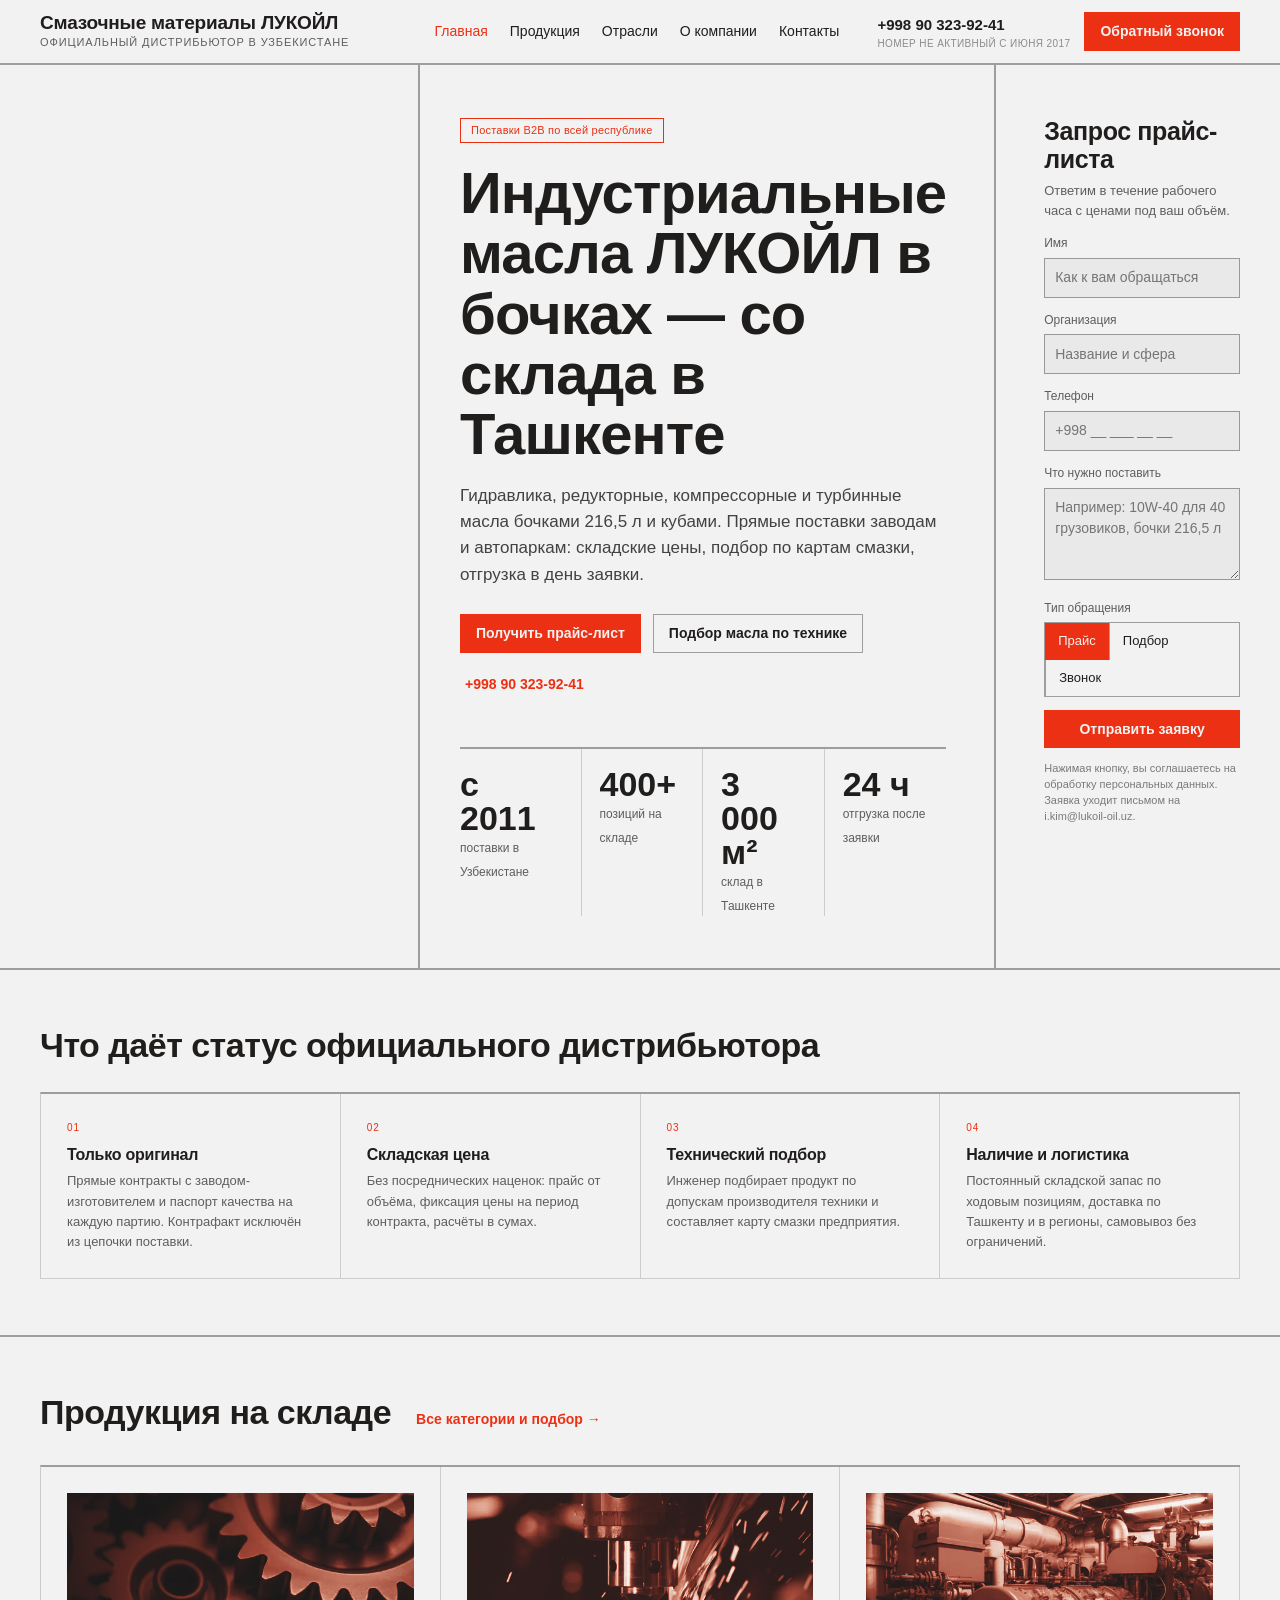
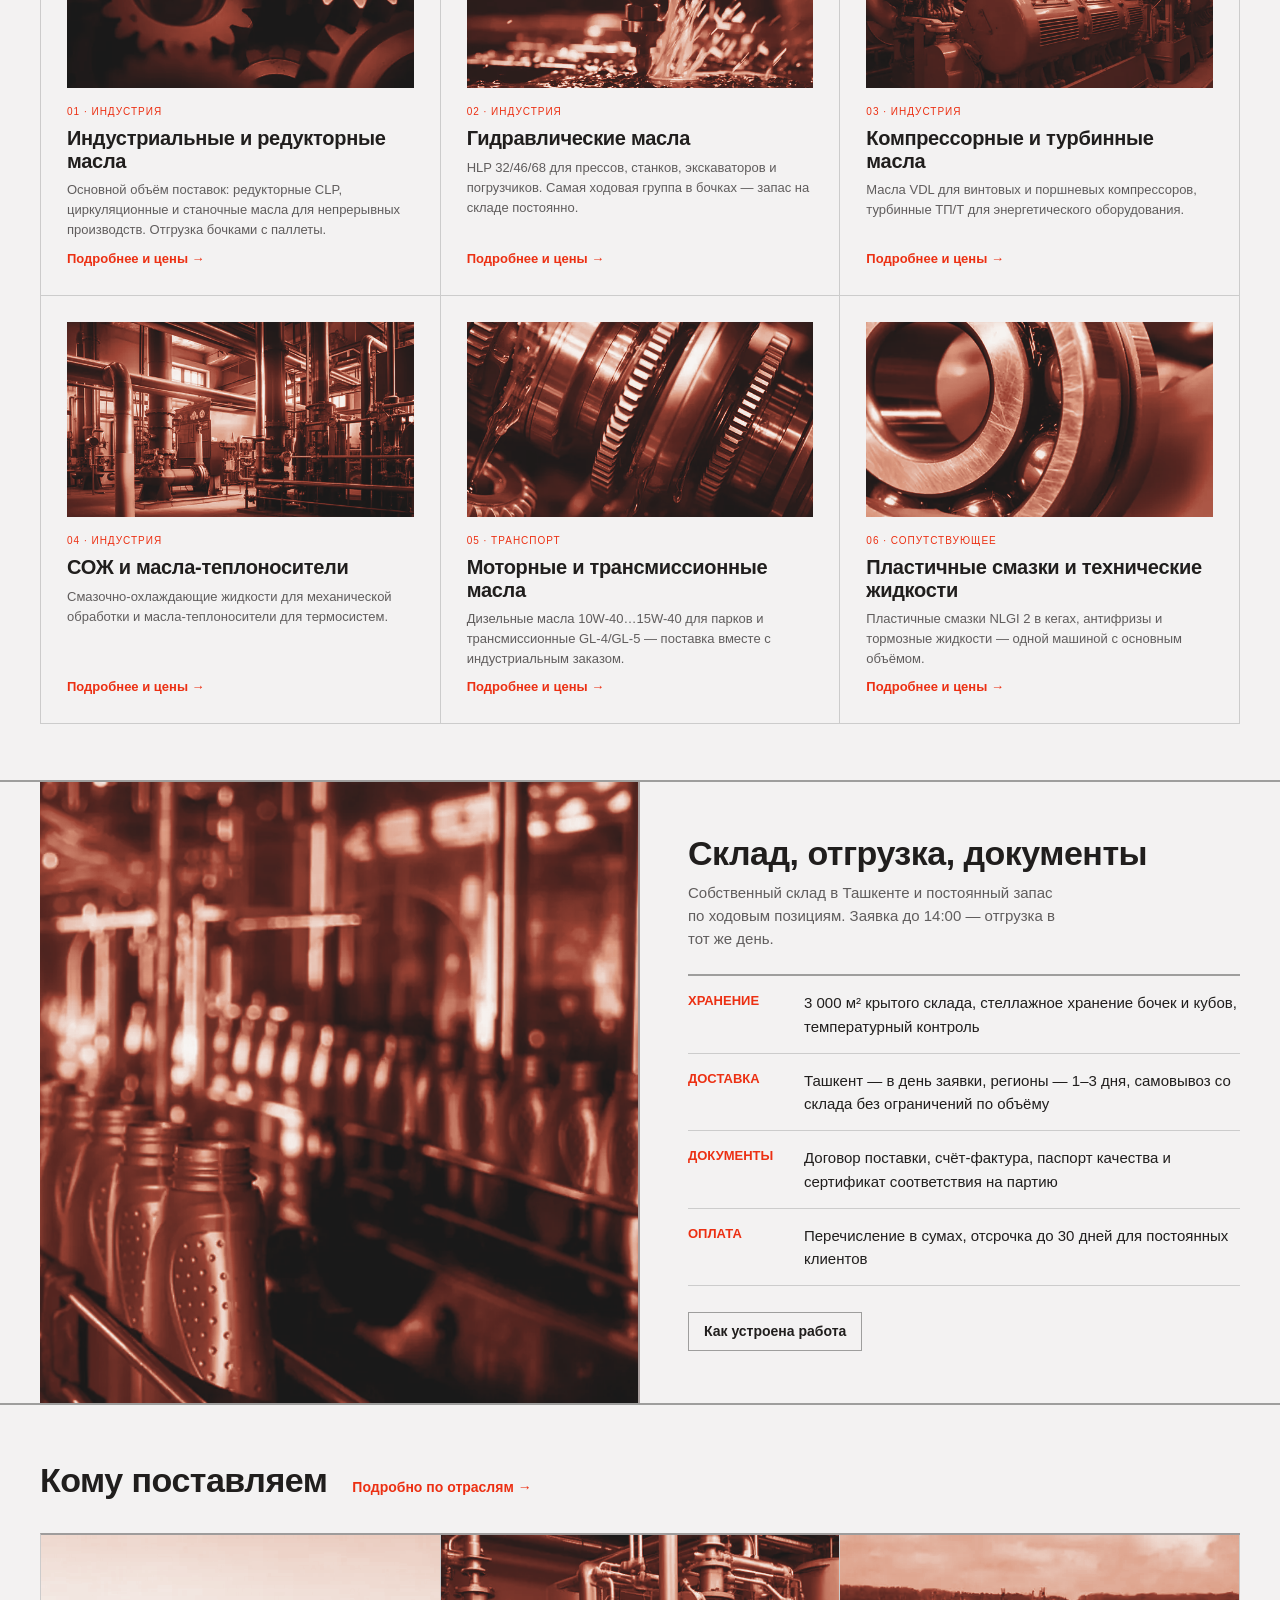
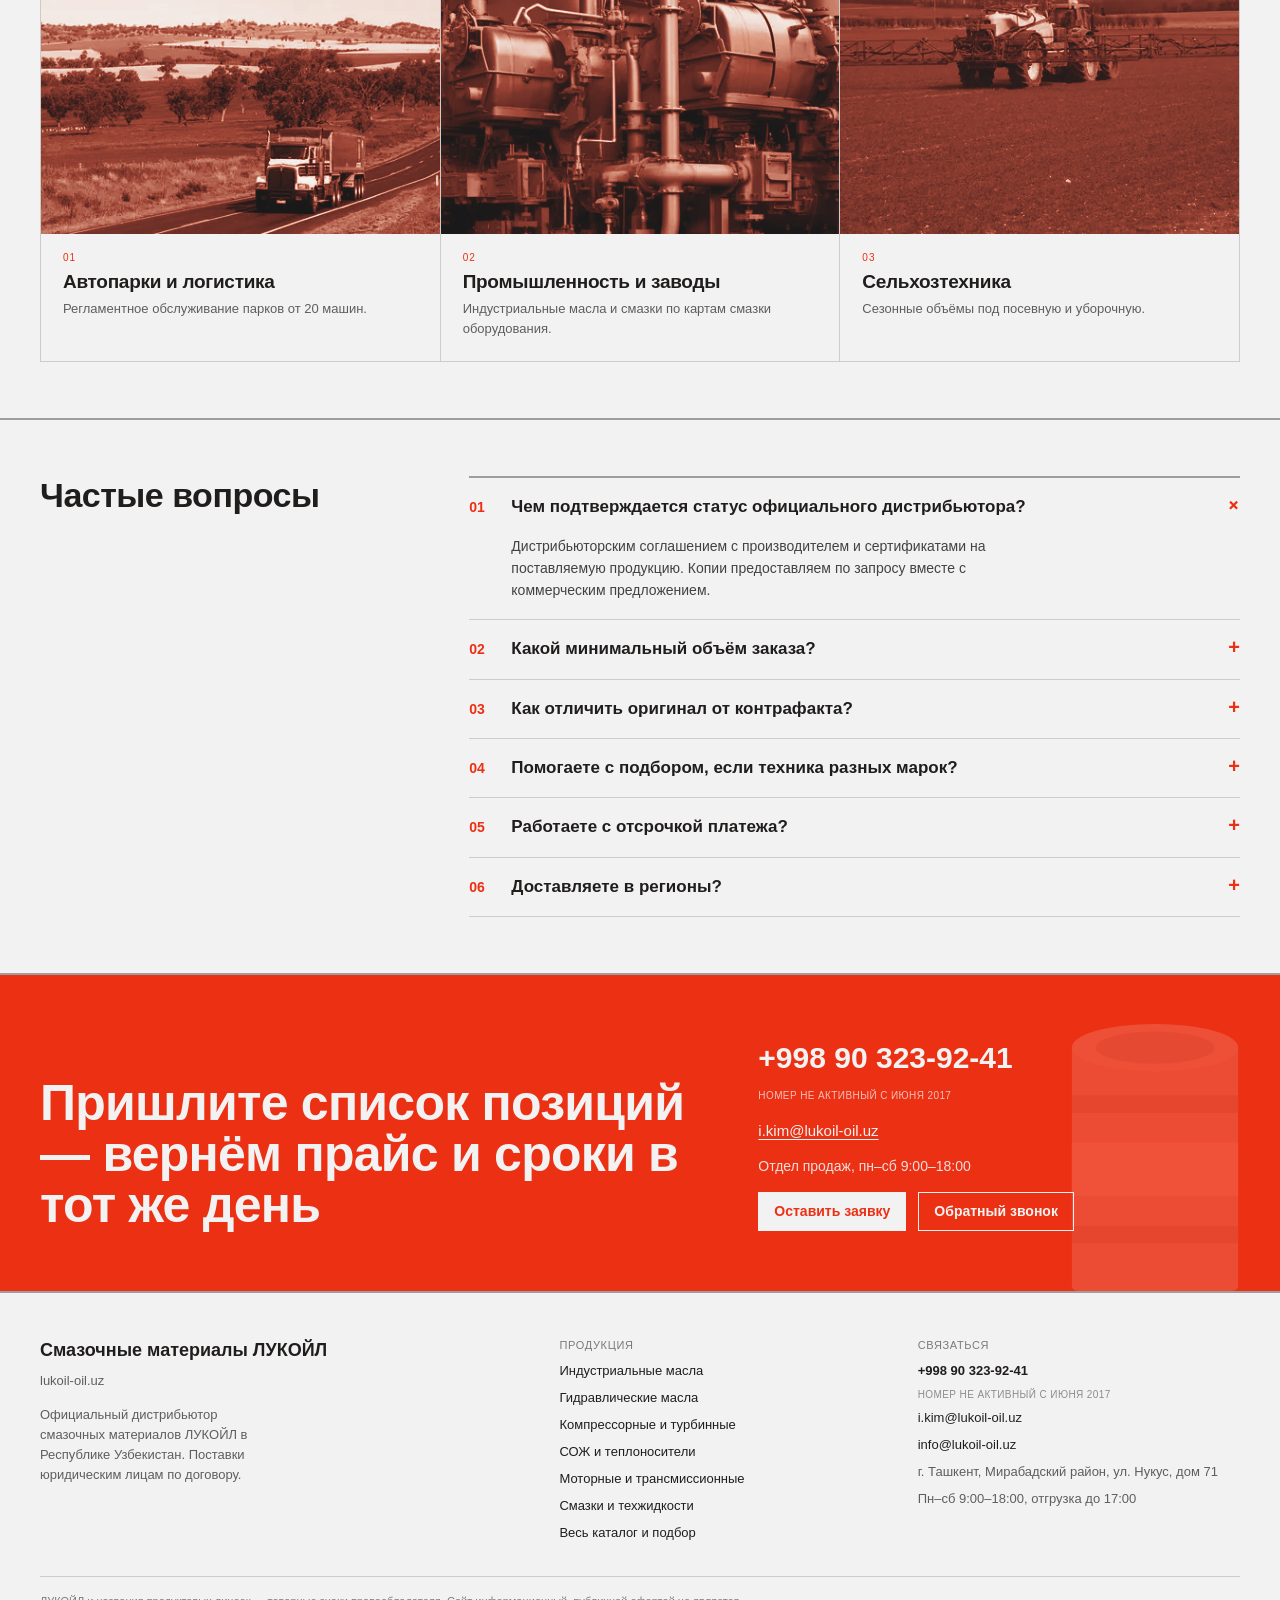
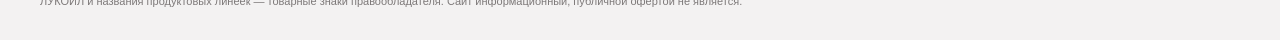
==== commit ae2f96ab: "Бочка ЛУКОЙЛ как центральный элемент сайта - герой главной: крупный кадр бочки в цвете, единственное" ====
--- a/index.html
+++ b/index.html
@@ -20,8 +20,8 @@
 <meta property="og:locale" content="ru_RU">
 <meta name="twitter:card" content="summary_large_image">
 <link rel="preload" href="fonts/golos-cyrillic.woff2" as="font" type="font/woff2" crossorigin>
-<link rel="preload" as="image" href="img/hero-drums.webp?v=5" type="image/webp" fetchpriority="high">
-<link rel="stylesheet" href="site.css?v=5">
+<link rel="preload" as="image" href="img/drum.webp?v=7" type="image/webp" fetchpriority="high">
+<link rel="stylesheet" href="site.css?v=7">
 <link rel="icon" href="favicon.ico" sizes="any">
 <link rel="apple-touch-icon" href="apple-touch-icon.png">
 <script type="application/ld+json">[{"@context":"https://schema.org","@type":"Organization","@id":"https://lukoil-oil.uz/#org","name":"Смазочные материалы ЛУКОЙЛ — дистрибьютор в Узбекистане","url":"https://lukoil-oil.uz/","email":"i.kim@lukoil-oil.uz","telephone":"+998 90 323-92-41","address":{"@type":"PostalAddress","addressCountry":"UZ","addressLocality":"Ташкент","addressRegion":"Мирабадский район","streetAddress":"ул. Нукус, 71"},"areaServed":{"@type":"Country","name":"Узбекистан"}},{"@context":"https://schema.org","@type":"FAQPage","mainEntity":[{"@type":"Question","name":"Чем подтверждается статус официального дистрибьютора?","acceptedAnswer":{"@type":"Answer","text":"Дистрибьюторским соглашением с производителем и сертификатами на поставляемую продукцию. Копии предоставляем по запросу вместе с коммерческим предложением."}},{"@type":"Question","name":"Какой минимальный объём заказа?","acceptedAnswer":{"@type":"Answer","text":"Юридическим лицам отгружаем от одной бочки или сборного паллета. Для регулярных поставок действует отдельная сетка цен по объёму."}},{"@type":"Question","name":"Как отличить оригинал от контрафакта?","acceptedAnswer":{"@type":"Answer","text":"Каждая партия приходит с паспортом качества, на таре — заводская маркировка и номер партии, совпадающий с документами. При сомнениях сверяем номер по документам поставки."}},{"@type":"Question","name":"Помогаете с подбором, если техника разных марок?","acceptedAnswer":{"@type":"Answer","text":"Да. Инженер составляет карту смазки по паркам и производственным линиям и сводит номенклатуру к минимально возможному числу позиций без нарушения допусков."}},{"@type":"Question","name":"Работаете с отсрочкой платежа?","acceptedAnswer":{"@type":"Answer","text":"Для постоянных клиентов — отсрочка до 30 дней по договору поставки. Первая отгрузка обычно по предоплате или по факту."}},{"@type":"Question","name":"Доставляете в регионы?","acceptedAnswer":{"@type":"Answer","text":"Да, доставка по всей республике: Ташкент — в день заявки, регионы — 1–3 дня в зависимости от объёма и направления."}}]},{"@context":"https://schema.org","@type":"LocalBusiness","@id":"https://lukoil-oil.uz/#business","name":"Смазочные материалы ЛУКОЙЛ — Узбекистан","image":"https://lukoil-oil.uz/img/hero-drums.jpg","url":"https://lukoil-oil.uz/","telephone":"+998 90 323-92-41","email":"i.kim@lukoil-oil.uz","priceRange":"$$","address":{"@type":"PostalAddress","addressCountry":"UZ","addressLocality":"Ташкент","streetAddress":"ул. Нукус, 71"},"openingHours":"Mo-Sa 09:00-18:00"}]</script>
@@ -48,7 +48,7 @@
 </header>
 <main id="main">
 <section class="sec"><div class="wrap"><div class="hero">
-<div class="hero__media grayscale"><picture><source srcset="img/hero-drums.webp?v=5" type="image/webp"><img src="img/hero-drums.jpg?v=5" alt="Бочки со смазочными материалами ЛУКОЙЛ на складе" width="1200" height="1391" decoding="async" fetchpriority="high"></picture></div>
+<div class="hero__media"><picture><source media="(max-width:900px)" srcset="img/drum-w.webp?v=7" type="image/webp"><source media="(max-width:900px)" srcset="img/drum-w.jpg?v=7" type="image/jpeg"><source srcset="img/drum.webp?v=7" type="image/webp"><img src="img/drum.jpg?v=7" width="700" height="1383" decoding="async" fetchpriority="high" alt="Бочка смазочного материала ЛУКОЙЛ 216,5 л"></picture></div>
 <div class="hero__l">
 <span class="tag tag-outline">Поставки B2B по всей республике</span>
 <h1>Индустриальные масла ЛУКОЙЛ в бочках — со склада в Ташкенте</h1>
@@ -101,10 +101,10 @@
 <h2 style="margin:0">Продукция на складе</h2>
 <a class="btn btn-ghost" href="products.html">Все категории и подбор →</a>
 </div>
-<div class="grid g3"><a class="tile" href="industrial-oils.html"><div class="tile__ph grayscale"><picture><source srcset="img/ind-gears-t.webp?v=5" type="image/webp"><img src="img/ind-gears-t.jpg?v=5" alt="Зубчатые колёса промышленного редуктора" width="560" height="315" decoding="async" loading="lazy"></picture></div><div class="tile__body"><div class="kicker">01 · Индустрия</div><h3 style="font-size:20px;margin:0">Индустриальные и редукторные масла</h3><p class="small muted" style="margin:0">Основной объём поставок: редукторные CLP, циркуляционные и станочные масла для непрерывных производств. Отгрузка бочками с паллеты.</p><div class="tile__more">Подробнее и цены →</div></div></a><a class="tile" href="hydraulic-oils.html"><div class="tile__ph grayscale"><picture><source srcset="img/ind-cnc-t.webp?v=5" type="image/webp"><img src="img/ind-cnc-t.jpg?v=5" alt="Обработка металла на станке с подачей рабочей жидкости" width="560" height="315" decoding="async" loading="lazy"></picture></div><div class="tile__body"><div class="kicker">02 · Индустрия</div><h3 style="font-size:20px;margin:0">Гидравлические масла</h3><p class="small muted" style="margin:0">HLP 32/46/68 для прессов, станков, экскаваторов и погрузчиков. Самая ходовая группа в бочках — запас на складе постоянно.</p><div class="tile__more">Подробнее и цены →</div></div></a><a class="tile" href="compressor-turbine-oils.html"><div class="tile__ph grayscale"><picture><source srcset="img/ind-compressor-t.webp?v=5" type="image/webp"><img src="img/ind-compressor-t.jpg?v=5" alt="Промышленная компрессорная установка" width="560" height="315" decoding="async" loading="lazy"></picture></div><div class="tile__body"><div class="kicker">03 · Индустрия</div><h3 style="font-size:20px;margin:0">Компрессорные и турбинные масла</h3><p class="small muted" style="margin:0">Масла VDL для винтовых и поршневых компрессоров, турбинные ТП/Т для энергетического оборудования.</p><div class="tile__more">Подробнее и цены →</div></div></a><a class="tile" href="coolants.html"><div class="tile__ph grayscale"><picture><source srcset="img/ind-boiler-t.webp?v=5" type="image/webp"><img src="img/ind-boiler-t.jpg?v=5" alt="Тепловой узел промышленного предприятия" width="560" height="315" decoding="async" loading="lazy"></picture></div><div class="tile__body"><div class="kicker">04 · Индустрия</div><h3 style="font-size:20px;margin:0">СОЖ и масла-теплоносители</h3><p class="small muted" style="margin:0">Смазочно-охлаждающие жидкости для механической обработки и масла-теплоносители для термосистем.</p><div class="tile__more">Подробнее и цены →</div></div></a><a class="tile" href="motor-transmission-oils.html"><div class="tile__ph grayscale"><picture><source srcset="img/ind-transmission-t.webp?v=5" type="image/webp"><img src="img/ind-transmission-t.jpg?v=5" alt="Шестерни коробки передач в масле" width="560" height="315" decoding="async" loading="lazy"></picture></div><div class="tile__body"><div class="kicker">05 · Транспорт</div><h3 style="font-size:20px;margin:0">Моторные и трансмиссионные масла</h3><p class="small muted" style="margin:0">Дизельные масла 10W-40…15W-40 для парков и трансмиссионные GL-4/GL-5 — поставка вместе с индустриальным заказом.</p><div class="tile__more">Подробнее и цены →</div></div></a><a class="tile" href="greases.html"><div class="tile__ph grayscale"><picture><source srcset="img/ind-bearing-t.webp?v=5" type="image/webp"><img src="img/ind-bearing-t.jpg?v=5" alt="Подшипник качения в пластичной смазке" width="560" height="315" decoding="async" loading="lazy"></picture></div><div class="tile__body"><div class="kicker">06 · Сопутствующее</div><h3 style="font-size:20px;margin:0">Пластичные смазки и технические жидкости</h3><p class="small muted" style="margin:0">Пластичные смазки NLGI 2 в кегах, антифризы и тормозные жидкости — одной машиной с основным объёмом.</p><div class="tile__more">Подробнее и цены →</div></div></a></div>
+<div class="grid g3"><a class="tile" href="industrial-oils.html"><div class="tile__ph grayscale"><picture><source srcset="img/ind-gears-t.webp?v=7" type="image/webp"><img src="img/ind-gears-t.jpg?v=7" alt="Зубчатые колёса промышленного редуктора" width="560" height="315" decoding="async" loading="lazy"></picture></div><div class="tile__body"><div class="kicker">01 · Индустрия</div><h3 style="font-size:20px;margin:0">Индустриальные и редукторные масла</h3><p class="small muted" style="margin:0">Основной объём поставок: редукторные CLP, циркуляционные и станочные масла для непрерывных производств. Отгрузка бочками с паллеты.</p><div class="tile__more">Подробнее и цены →</div></div></a><a class="tile" href="hydraulic-oils.html"><div class="tile__ph grayscale"><picture><source srcset="img/ind-cnc-t.webp?v=7" type="image/webp"><img src="img/ind-cnc-t.jpg?v=7" alt="Обработка металла на станке с подачей рабочей жидкости" width="560" height="315" decoding="async" loading="lazy"></picture></div><div class="tile__body"><div class="kicker">02 · Индустрия</div><h3 style="font-size:20px;margin:0">Гидравлические масла</h3><p class="small muted" style="margin:0">HLP 32/46/68 для прессов, станков, экскаваторов и погрузчиков. Самая ходовая группа в бочках — запас на складе постоянно.</p><div class="tile__more">Подробнее и цены →</div></div></a><a class="tile" href="compressor-turbine-oils.html"><div class="tile__ph grayscale"><picture><source srcset="img/ind-compressor-t.webp?v=7" type="image/webp"><img src="img/ind-compressor-t.jpg?v=7" alt="Промышленная компрессорная установка" width="560" height="315" decoding="async" loading="lazy"></picture></div><div class="tile__body"><div class="kicker">03 · Индустрия</div><h3 style="font-size:20px;margin:0">Компрессорные и турбинные масла</h3><p class="small muted" style="margin:0">Масла VDL для винтовых и поршневых компрессоров, турбинные ТП/Т для энергетического оборудования.</p><div class="tile__more">Подробнее и цены →</div></div></a><a class="tile" href="coolants.html"><div class="tile__ph grayscale"><picture><source srcset="img/ind-boiler-t.webp?v=7" type="image/webp"><img src="img/ind-boiler-t.jpg?v=7" alt="Тепловой узел промышленного предприятия" width="560" height="315" decoding="async" loading="lazy"></picture></div><div class="tile__body"><div class="kicker">04 · Индустрия</div><h3 style="font-size:20px;margin:0">СОЖ и масла-теплоносители</h3><p class="small muted" style="margin:0">Смазочно-охлаждающие жидкости для механической обработки и масла-теплоносители для термосистем.</p><div class="tile__more">Подробнее и цены →</div></div></a><a class="tile" href="motor-transmission-oils.html"><div class="tile__ph grayscale"><picture><source srcset="img/ind-transmission-t.webp?v=7" type="image/webp"><img src="img/ind-transmission-t.jpg?v=7" alt="Шестерни коробки передач в масле" width="560" height="315" decoding="async" loading="lazy"></picture></div><div class="tile__body"><div class="kicker">05 · Транспорт</div><h3 style="font-size:20px;margin:0">Моторные и трансмиссионные масла</h3><p class="small muted" style="margin:0">Дизельные масла 10W-40…15W-40 для парков и трансмиссионные GL-4/GL-5 — поставка вместе с индустриальным заказом.</p><div class="tile__more">Подробнее и цены →</div></div></a><a class="tile" href="greases.html"><div class="tile__ph grayscale"><picture><source srcset="img/ind-bearing-t.webp?v=7" type="image/webp"><img src="img/ind-bearing-t.jpg?v=7" alt="Подшипник качения в пластичной смазке" width="560" height="315" decoding="async" loading="lazy"></picture></div><div class="tile__body"><div class="kicker">06 · Сопутствующее</div><h3 style="font-size:20px;margin:0">Пластичные смазки и технические жидкости</h3><p class="small muted" style="margin:0">Пластичные смазки NLGI 2 в кегах, антифризы и тормозные жидкости — одной машиной с основным объёмом.</p><div class="tile__more">Подробнее и цены →</div></div></a></div>
 </div></section>
 <section class="sec"><div class="wrap"><div class="split">
-<div class="split__media grayscale"><picture><source srcset="img/bottling.webp?v=5" type="image/webp"><img src="img/bottling.jpg?v=5" alt="Линия розлива смазочных материалов" width="1400" height="760" decoding="async" loading="lazy"></picture></div>
+<div class="split__media grayscale"><picture><source srcset="img/bottling.webp?v=7" type="image/webp"><img src="img/bottling.jpg?v=7" alt="Линия розлива смазочных материалов" width="1400" height="760" decoding="async" loading="lazy"></picture></div>
 <div class="split__body">
 <h2>Склад, отгрузка, документы</h2>
 <p class="muted" style="max-width:46ch;font-size:15px">Собственный склад в Ташкенте и постоянный
@@ -118,7 +118,7 @@
 <h2 style="margin:0">Кому поставляем</h2>
 <a class="btn btn-ghost" href="industries.html">Подробно по отраслям →</a>
 </div>
-<div class="who"><a href="industries.html"><div class="who__ph grayscale"><picture><source srcset="img/fleet-t.webp?v=5" type="image/webp"><img src="img/fleet-t.jpg?v=5" alt="Магистральный тягач с полуприцепом на трассе" width="560" height="315" decoding="async" loading="lazy"></picture></div><div class="who__body"><div class="kicker">01</div><h3 style="font-size:19px;margin:6px 0 6px">Автопарки и логистика</h3><p class="small muted" style="margin:0">Регламентное обслуживание парков от 20 машин.</p></div></a><a href="industries.html"><div class="who__ph grayscale"><picture><source srcset="img/ind-pumps-t.webp?v=5" type="image/webp"><img src="img/ind-pumps-t.jpg?v=5" alt="Насосное оборудование промышленного цеха" width="560" height="315" decoding="async" loading="lazy"></picture></div><div class="who__body"><div class="kicker">02</div><h3 style="font-size:19px;margin:6px 0 6px">Промышленность и заводы</h3><p class="small muted" style="margin:0">Индустриальные масла и смазки по картам смазки оборудования.</p></div></a><a href="industries.html"><div class="who__ph grayscale"><picture><source srcset="img/agro-t.webp?v=5" type="image/webp"><img src="img/agro-t.jpg?v=5" alt="Трактор с опрыскивателем в поле" width="560" height="315" decoding="async" loading="lazy"></picture></div><div class="who__body"><div class="kicker">03</div><h3 style="font-size:19px;margin:6px 0 6px">Сельхозтехника</h3><p class="small muted" style="margin:0">Сезонные объёмы под посевную и уборочную.</p></div></a></div>
+<div class="who"><a href="industries.html"><div class="who__ph grayscale"><picture><source srcset="img/fleet-t.webp?v=7" type="image/webp"><img src="img/fleet-t.jpg?v=7" alt="Магистральный тягач с полуприцепом на трассе" width="560" height="315" decoding="async" loading="lazy"></picture></div><div class="who__body"><div class="kicker">01</div><h3 style="font-size:19px;margin:6px 0 6px">Автопарки и логистика</h3><p class="small muted" style="margin:0">Регламентное обслуживание парков от 20 машин.</p></div></a><a href="industries.html"><div class="who__ph grayscale"><picture><source srcset="img/ind-pumps-t.webp?v=7" type="image/webp"><img src="img/ind-pumps-t.jpg?v=7" alt="Насосное оборудование промышленного цеха" width="560" height="315" decoding="async" loading="lazy"></picture></div><div class="who__body"><div class="kicker">02</div><h3 style="font-size:19px;margin:6px 0 6px">Промышленность и заводы</h3><p class="small muted" style="margin:0">Индустриальные масла и смазки по картам смазки оборудования.</p></div></a><a href="industries.html"><div class="who__ph grayscale"><picture><source srcset="img/agro-t.webp?v=7" type="image/webp"><img src="img/agro-t.jpg?v=7" alt="Трактор с опрыскивателем в поле" width="560" height="315" decoding="async" loading="lazy"></picture></div><div class="who__body"><div class="kicker">03</div><h3 style="font-size:19px;margin:6px 0 6px">Сельхозтехника</h3><p class="small muted" style="margin:0">Сезонные объёмы под посевную и уборочную.</p></div></a></div>
 </div></section>
 <section class="sec"><div class="wrap sec-pad"
 style="display:grid;grid-template-columns:1fr 2fr;gap:44px" data-faqgrid>
@@ -127,6 +127,7 @@
 </div></section>
 <section class="cta">
 <div class="wrap"><div class="cta__in">
+<div class="cta__drum"><svg class="drum" viewBox="0 0 64 104" aria-hidden="true" focusable="false"><path d="M4 12h56v80a2 2 0 0 1-2 2H6a2 2 0 0 1-2-2V12Z" fill="currentColor" opacity=".9"/><ellipse cx="32" cy="12" rx="28" ry="8" fill="currentColor"/><ellipse cx="32" cy="12" rx="20" ry="5.4" fill="#000" opacity=".16"/><rect x="4" y="28" width="56" height="6" fill="#000" opacity=".18"/><rect x="4" y="72" width="56" height="6" fill="#000" opacity=".18"/><rect x="4" y="44" width="56" height="18" fill="#fff" opacity=".92"/></svg></div>
 <h2>Пришлите список позиций — вернём прайс и сроки в тот же день</h2>
 <div class="cta__side">
 <div>
@@ -211,6 +212,6 @@
 <a href="tel:+998903239241">Позвонить</a>
 <a href="mailto:i.kim@lukoil-oil.uz">Написать</a>
 </nav>
-<script src="site.js?v=5" defer></script>
+<script src="site.js?v=7" defer></script>
 </body>
 </html>
--- a/site.css
+++ b/site.css
@@ -139,7 +139,7 @@
 .burger span::before{top:-6px}.burger span::after{top:6px}
 
 /* — герой — */
-.hero{display:grid;grid-template-columns:300px 1.25fr 1fr}
+.hero{display:grid;grid-template-columns:380px 1.15fr 1fr}
 .hero__media{position:relative;border-right:2px solid var(--divider);min-height:100%}
 .hero__media picture,.hero__media img{position:absolute;inset:0;width:100%;height:100%;object-fit:cover}
 .hero__l{padding:52px 48px 52px 40px;border-right:2px solid var(--divider)}
@@ -147,6 +147,14 @@
 .hero h1{margin:20px 0 18px;max-width:17ch}
 .hero__lead{max-width:54ch}
 .actions{display:flex;flex-wrap:wrap;gap:12px;margin-top:26px}
+
+/* — бочка: сквозной фирменный мотив — */
+.drum{display:block;width:100%;height:100%}
+.cta__drum{position:absolute;right:-10px;bottom:-30px;width:190px;height:auto;
+  color:var(--bg);opacity:.16;pointer-events:none}
+.cta__drum .drum{aspect-ratio:64/104;height:auto}
+.withdrum{display:inline-flex;align-items:center;gap:9px}
+.withdrum .drum{width:15px;height:24px;color:var(--accent);flex:none}
 
 /* — статы — */
 .stats{display:grid;grid-template-columns:repeat(4,1fr);margin-top:44px;border-top:2px solid var(--divider)}
@@ -234,7 +242,7 @@
 .cta .btn-inv{background:var(--bg);color:var(--accent)}
 .cta .btn-inv:hover{background:#fff;color:var(--accent-700)}
 .cta .btn-out-inv{color:var(--bg);border-color:var(--bg)}
-.cta__in{display:grid;grid-template-columns:1.4fr 1fr;gap:44px;align-items:end;padding:60px 0}
+.cta__in{position:relative;display:grid;grid-template-columns:1.4fr 1fr;gap:44px;align-items:end;padding:60px 0}
 .cta h2{color:var(--bg);font-size:clamp(28px,4.4vw,50px);line-height:1.02;margin:0;max-width:24ch}
 .cta__tel{font-weight:800;font-size:clamp(24px,3vw,30px);text-decoration:none;display:block}
 .cta__side{display:flex;flex-direction:column;gap:14px}
@@ -283,7 +291,8 @@
   .hdr__in{gap:14px;position:relative}
   .hdr__cta .btn{display:none}
   .hero,.split,.split--narrow{grid-template-columns:1fr}
-  .hero__media{border-right:0;border-bottom:2px solid var(--divider);min-height:220px;height:220px}
+  .hero__media{border-right:0;border-bottom:2px solid var(--divider);min-height:260px;height:260px}
+  .cta__drum{width:120px;right:-6px;bottom:-14px}
   .who{grid-template-columns:1fr;border-left:0}
   .who>a{border-right:0}
   .hero__l{padding:36px 0;border-right:0;border-bottom:2px solid var(--divider)}
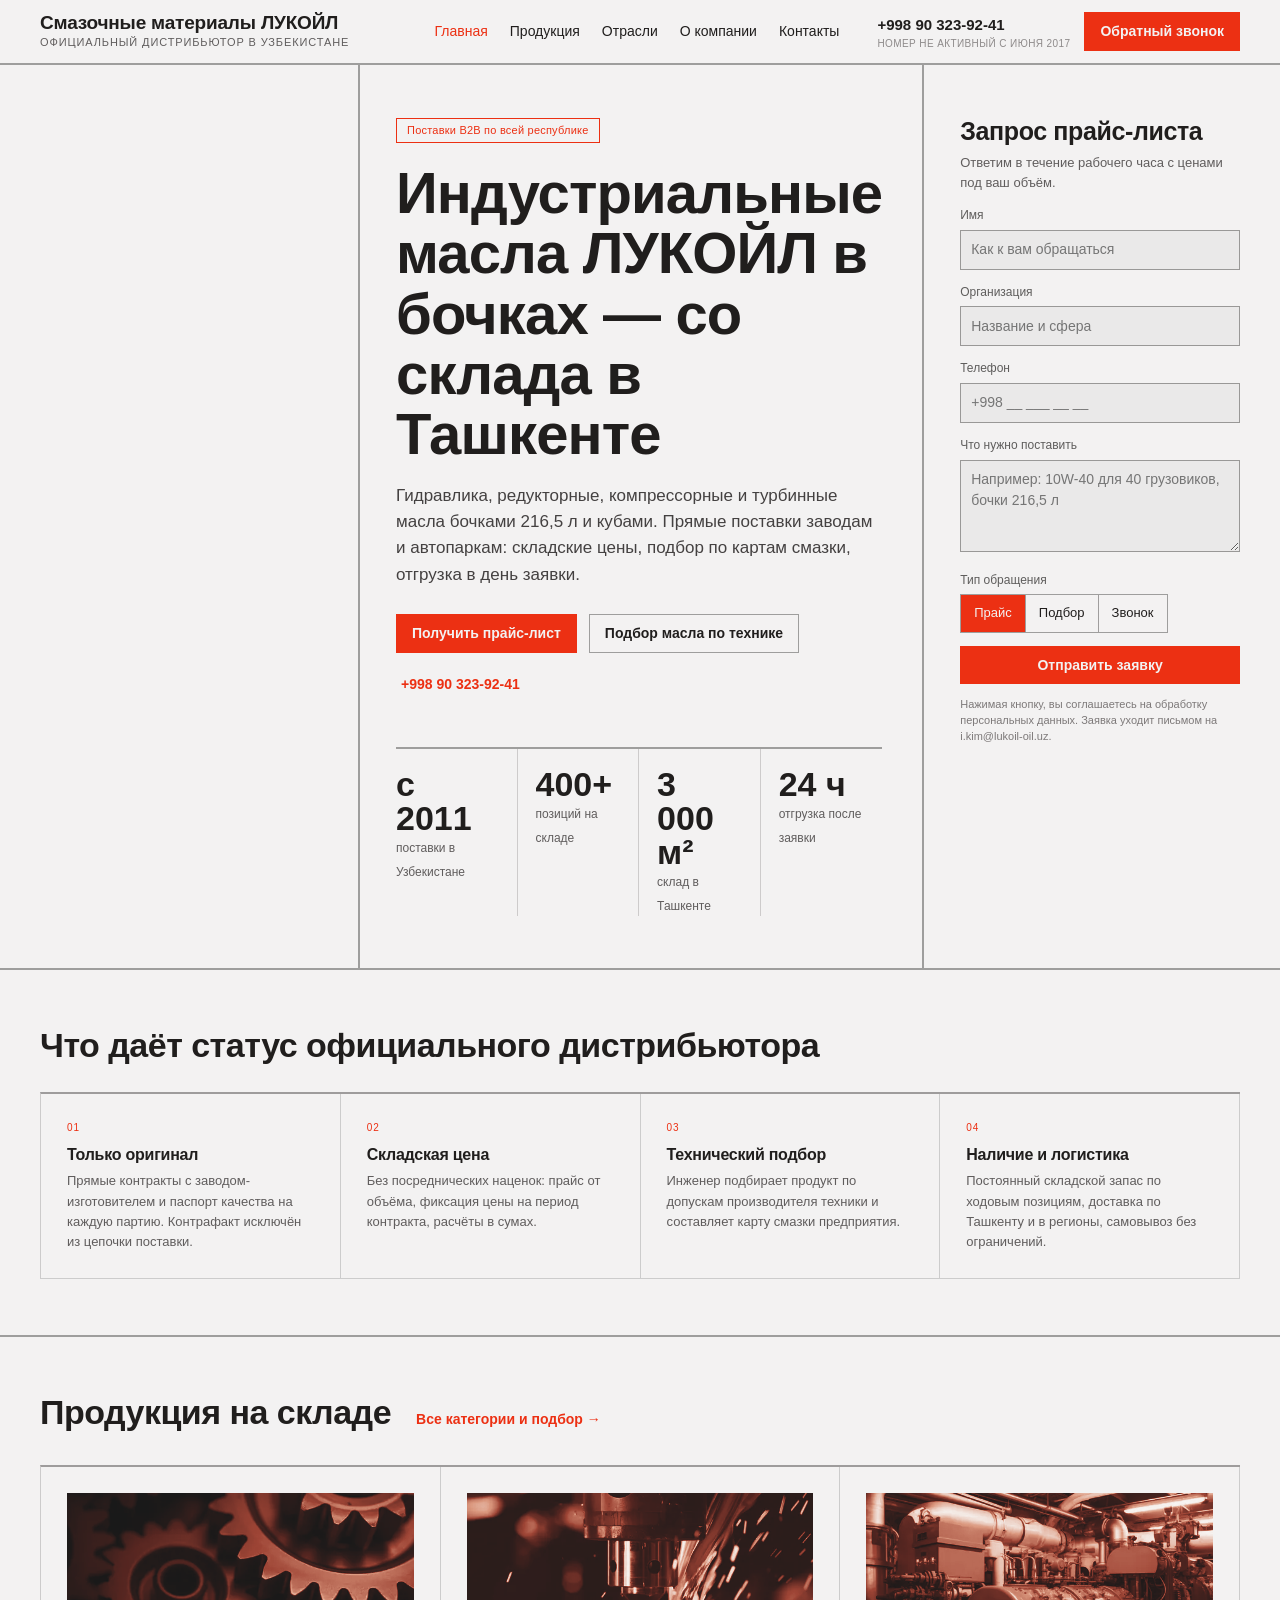
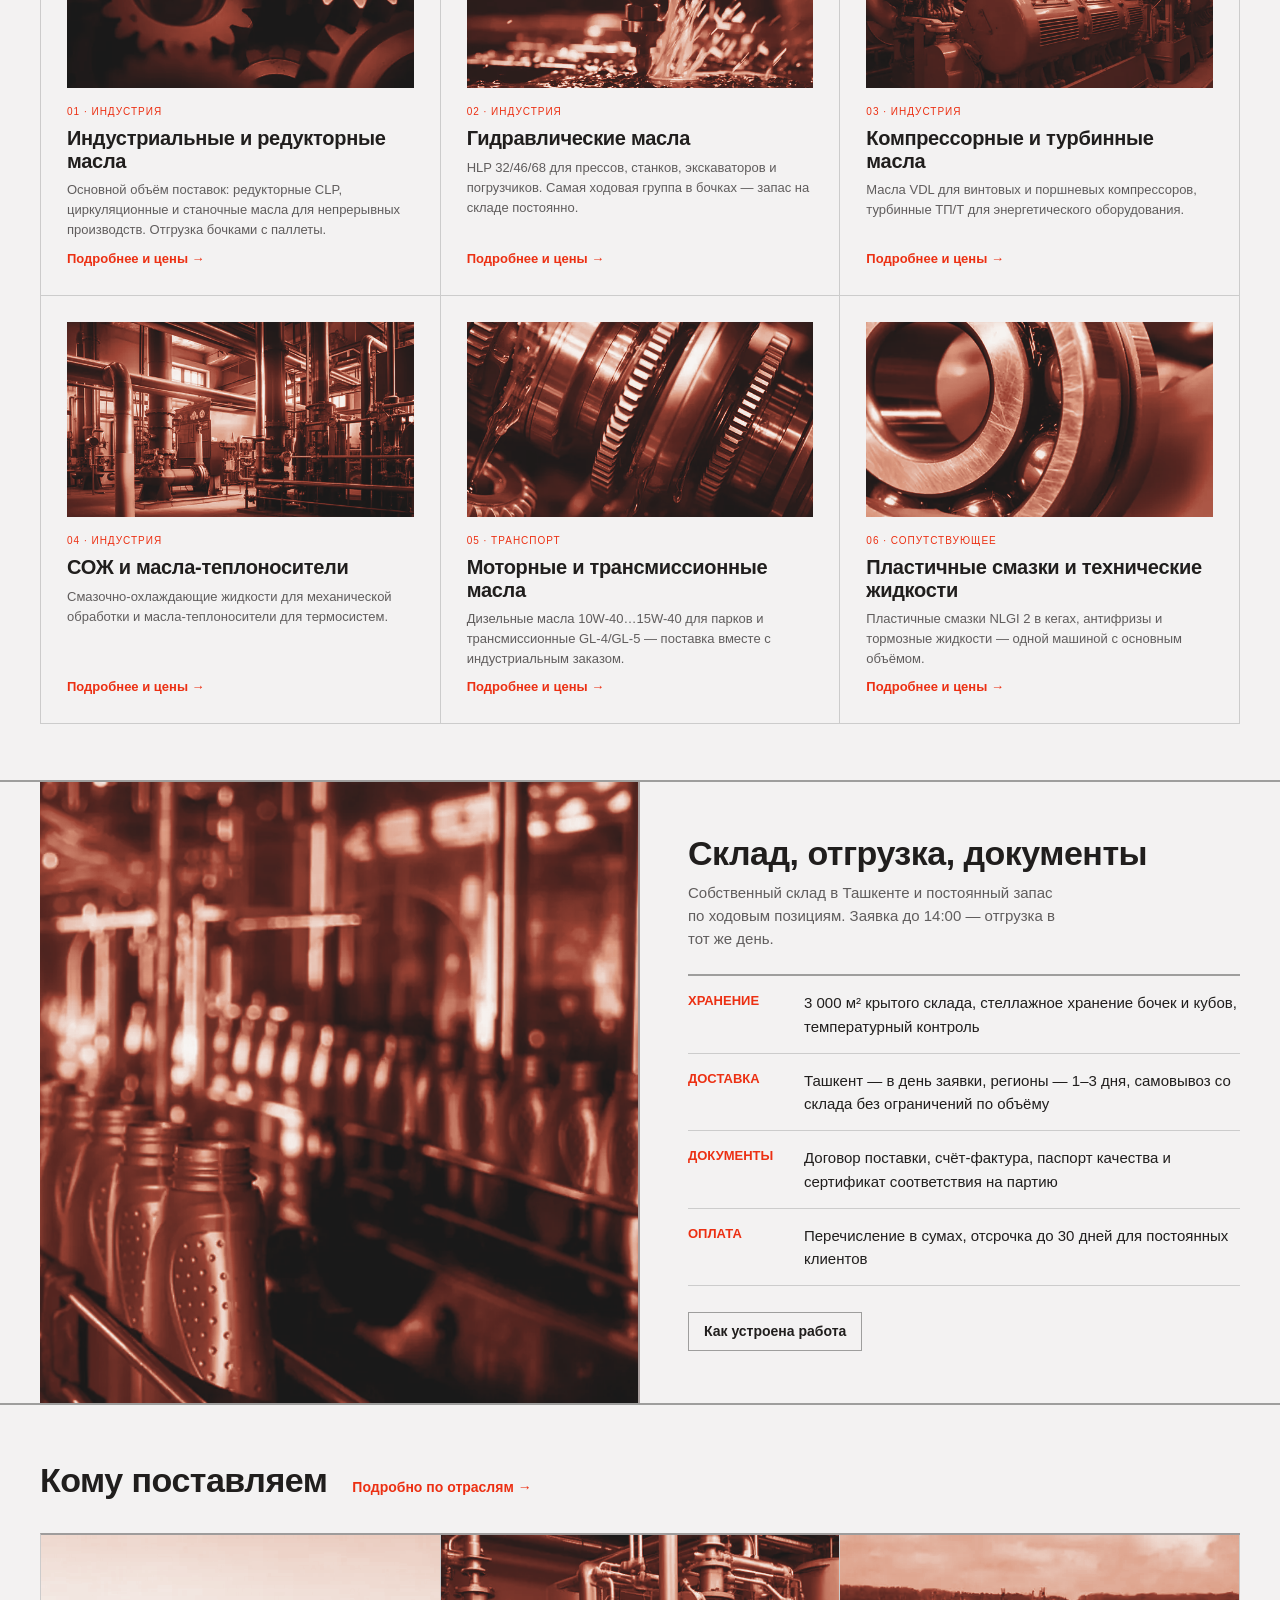
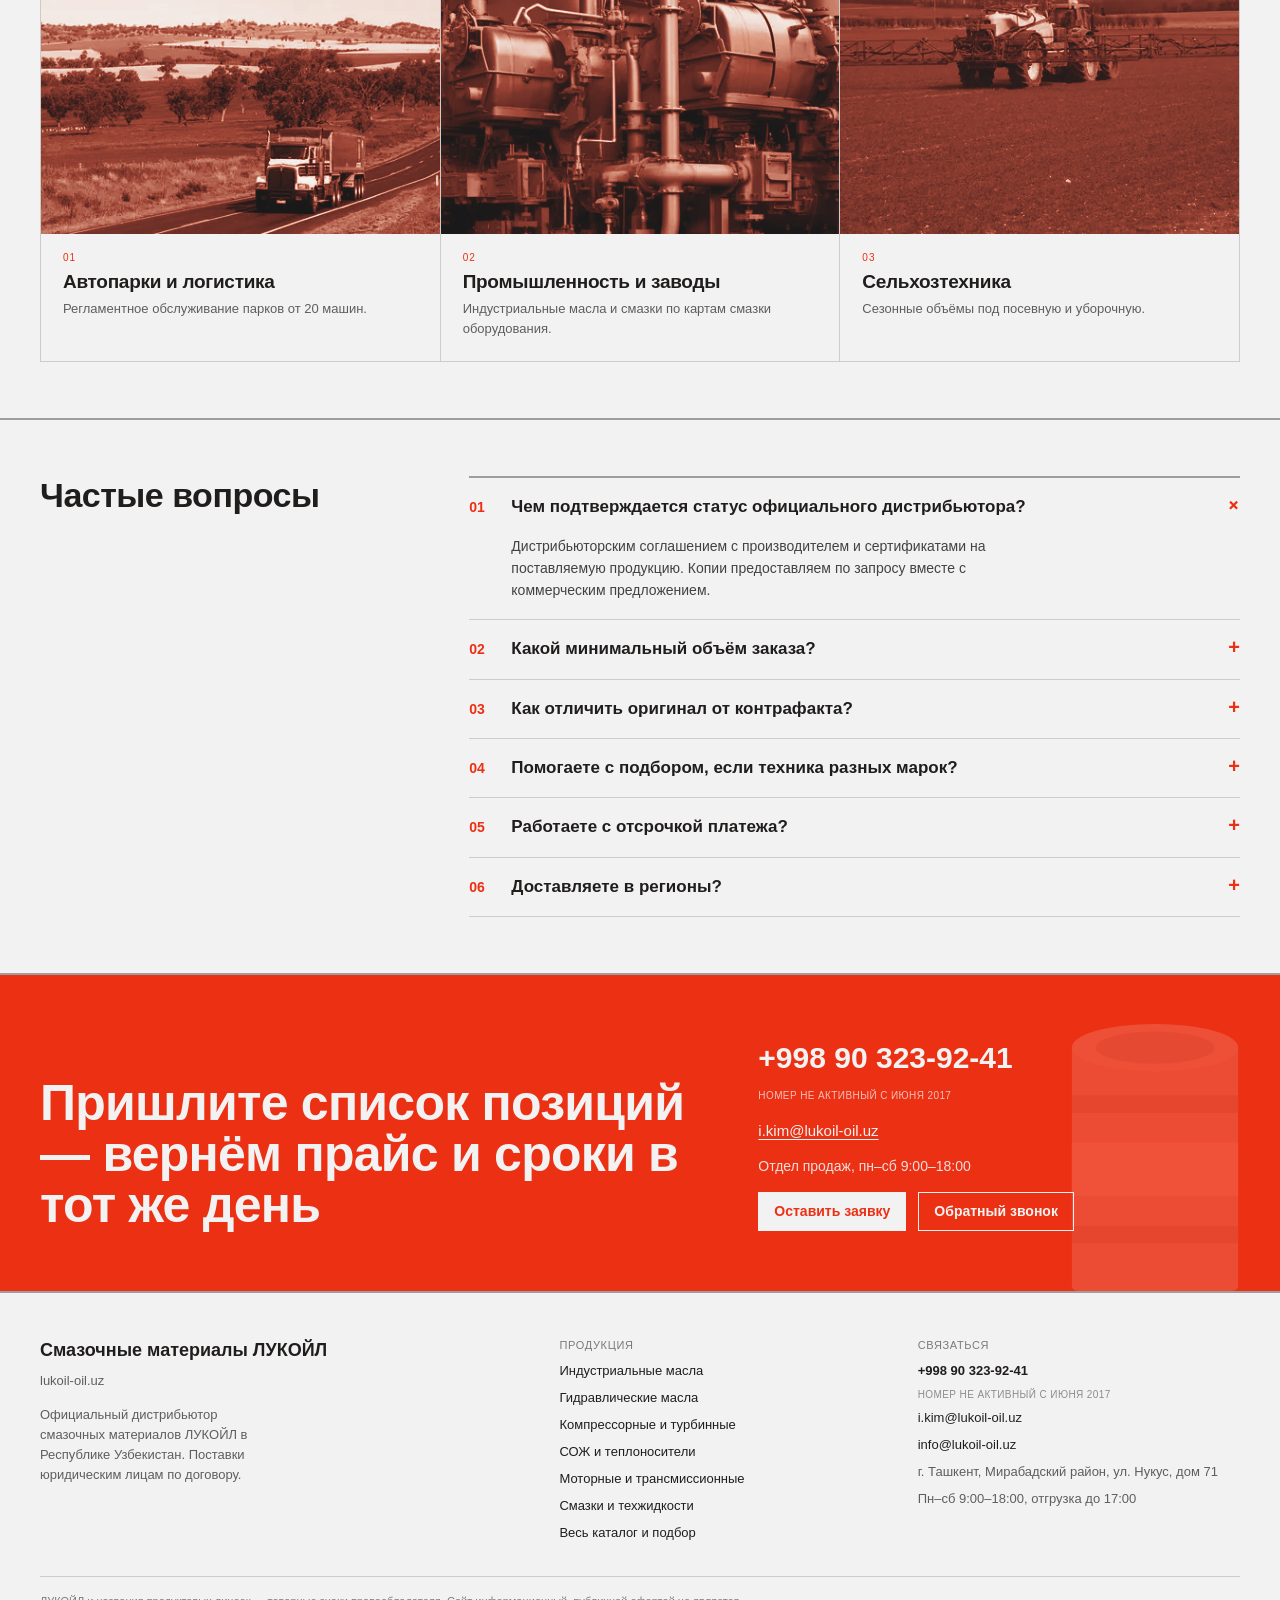
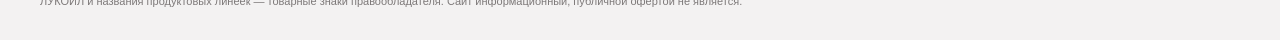
==== commit b67365cc: "Баланс колонок первого экрана: бочка держит левую треть, форма не поджата Co-Authored-By: Claude Opu" ====
--- a/index.html
+++ b/index.html
@@ -20,8 +20,8 @@
 <meta property="og:locale" content="ru_RU">
 <meta name="twitter:card" content="summary_large_image">
 <link rel="preload" href="fonts/golos-cyrillic.woff2" as="font" type="font/woff2" crossorigin>
-<link rel="preload" as="image" href="img/drum.webp?v=7" type="image/webp" fetchpriority="high">
-<link rel="stylesheet" href="site.css?v=7">
+<link rel="preload" as="image" href="img/drum.webp?v=8" type="image/webp" fetchpriority="high">
+<link rel="stylesheet" href="site.css?v=8">
 <link rel="icon" href="favicon.ico" sizes="any">
 <link rel="apple-touch-icon" href="apple-touch-icon.png">
 <script type="application/ld+json">[{"@context":"https://schema.org","@type":"Organization","@id":"https://lukoil-oil.uz/#org","name":"Смазочные материалы ЛУКОЙЛ — дистрибьютор в Узбекистане","url":"https://lukoil-oil.uz/","email":"i.kim@lukoil-oil.uz","telephone":"+998 90 323-92-41","address":{"@type":"PostalAddress","addressCountry":"UZ","addressLocality":"Ташкент","addressRegion":"Мирабадский район","streetAddress":"ул. Нукус, 71"},"areaServed":{"@type":"Country","name":"Узбекистан"}},{"@context":"https://schema.org","@type":"FAQPage","mainEntity":[{"@type":"Question","name":"Чем подтверждается статус официального дистрибьютора?","acceptedAnswer":{"@type":"Answer","text":"Дистрибьюторским соглашением с производителем и сертификатами на поставляемую продукцию. Копии предоставляем по запросу вместе с коммерческим предложением."}},{"@type":"Question","name":"Какой минимальный объём заказа?","acceptedAnswer":{"@type":"Answer","text":"Юридическим лицам отгружаем от одной бочки или сборного паллета. Для регулярных поставок действует отдельная сетка цен по объёму."}},{"@type":"Question","name":"Как отличить оригинал от контрафакта?","acceptedAnswer":{"@type":"Answer","text":"Каждая партия приходит с паспортом качества, на таре — заводская маркировка и номер партии, совпадающий с документами. При сомнениях сверяем номер по документам поставки."}},{"@type":"Question","name":"Помогаете с подбором, если техника разных марок?","acceptedAnswer":{"@type":"Answer","text":"Да. Инженер составляет карту смазки по паркам и производственным линиям и сводит номенклатуру к минимально возможному числу позиций без нарушения допусков."}},{"@type":"Question","name":"Работаете с отсрочкой платежа?","acceptedAnswer":{"@type":"Answer","text":"Для постоянных клиентов — отсрочка до 30 дней по договору поставки. Первая отгрузка обычно по предоплате или по факту."}},{"@type":"Question","name":"Доставляете в регионы?","acceptedAnswer":{"@type":"Answer","text":"Да, доставка по всей республике: Ташкент — в день заявки, регионы — 1–3 дня в зависимости от объёма и направления."}}]},{"@context":"https://schema.org","@type":"LocalBusiness","@id":"https://lukoil-oil.uz/#business","name":"Смазочные материалы ЛУКОЙЛ — Узбекистан","image":"https://lukoil-oil.uz/img/hero-drums.jpg","url":"https://lukoil-oil.uz/","telephone":"+998 90 323-92-41","email":"i.kim@lukoil-oil.uz","priceRange":"$$","address":{"@type":"PostalAddress","addressCountry":"UZ","addressLocality":"Ташкент","streetAddress":"ул. Нукус, 71"},"openingHours":"Mo-Sa 09:00-18:00"}]</script>
@@ -48,7 +48,7 @@
 </header>
 <main id="main">
 <section class="sec"><div class="wrap"><div class="hero">
-<div class="hero__media"><picture><source media="(max-width:900px)" srcset="img/drum-w.webp?v=7" type="image/webp"><source media="(max-width:900px)" srcset="img/drum-w.jpg?v=7" type="image/jpeg"><source srcset="img/drum.webp?v=7" type="image/webp"><img src="img/drum.jpg?v=7" width="700" height="1383" decoding="async" fetchpriority="high" alt="Бочка смазочного материала ЛУКОЙЛ 216,5 л"></picture></div>
+<div class="hero__media"><picture><source media="(max-width:900px)" srcset="img/drum-w.webp?v=8" type="image/webp"><source media="(max-width:900px)" srcset="img/drum-w.jpg?v=8" type="image/jpeg"><source srcset="img/drum.webp?v=8" type="image/webp"><img src="img/drum.jpg?v=8" width="700" height="1383" decoding="async" fetchpriority="high" alt="Бочка смазочного материала ЛУКОЙЛ 216,5 л"></picture></div>
 <div class="hero__l">
 <span class="tag tag-outline">Поставки B2B по всей республике</span>
 <h1>Индустриальные масла ЛУКОЙЛ в бочках — со склада в Ташкенте</h1>
@@ -101,10 +101,10 @@
 <h2 style="margin:0">Продукция на складе</h2>
 <a class="btn btn-ghost" href="products.html">Все категории и подбор →</a>
 </div>
-<div class="grid g3"><a class="tile" href="industrial-oils.html"><div class="tile__ph grayscale"><picture><source srcset="img/ind-gears-t.webp?v=7" type="image/webp"><img src="img/ind-gears-t.jpg?v=7" alt="Зубчатые колёса промышленного редуктора" width="560" height="315" decoding="async" loading="lazy"></picture></div><div class="tile__body"><div class="kicker">01 · Индустрия</div><h3 style="font-size:20px;margin:0">Индустриальные и редукторные масла</h3><p class="small muted" style="margin:0">Основной объём поставок: редукторные CLP, циркуляционные и станочные масла для непрерывных производств. Отгрузка бочками с паллеты.</p><div class="tile__more">Подробнее и цены →</div></div></a><a class="tile" href="hydraulic-oils.html"><div class="tile__ph grayscale"><picture><source srcset="img/ind-cnc-t.webp?v=7" type="image/webp"><img src="img/ind-cnc-t.jpg?v=7" alt="Обработка металла на станке с подачей рабочей жидкости" width="560" height="315" decoding="async" loading="lazy"></picture></div><div class="tile__body"><div class="kicker">02 · Индустрия</div><h3 style="font-size:20px;margin:0">Гидравлические масла</h3><p class="small muted" style="margin:0">HLP 32/46/68 для прессов, станков, экскаваторов и погрузчиков. Самая ходовая группа в бочках — запас на складе постоянно.</p><div class="tile__more">Подробнее и цены →</div></div></a><a class="tile" href="compressor-turbine-oils.html"><div class="tile__ph grayscale"><picture><source srcset="img/ind-compressor-t.webp?v=7" type="image/webp"><img src="img/ind-compressor-t.jpg?v=7" alt="Промышленная компрессорная установка" width="560" height="315" decoding="async" loading="lazy"></picture></div><div class="tile__body"><div class="kicker">03 · Индустрия</div><h3 style="font-size:20px;margin:0">Компрессорные и турбинные масла</h3><p class="small muted" style="margin:0">Масла VDL для винтовых и поршневых компрессоров, турбинные ТП/Т для энергетического оборудования.</p><div class="tile__more">Подробнее и цены →</div></div></a><a class="tile" href="coolants.html"><div class="tile__ph grayscale"><picture><source srcset="img/ind-boiler-t.webp?v=7" type="image/webp"><img src="img/ind-boiler-t.jpg?v=7" alt="Тепловой узел промышленного предприятия" width="560" height="315" decoding="async" loading="lazy"></picture></div><div class="tile__body"><div class="kicker">04 · Индустрия</div><h3 style="font-size:20px;margin:0">СОЖ и масла-теплоносители</h3><p class="small muted" style="margin:0">Смазочно-охлаждающие жидкости для механической обработки и масла-теплоносители для термосистем.</p><div class="tile__more">Подробнее и цены →</div></div></a><a class="tile" href="motor-transmission-oils.html"><div class="tile__ph grayscale"><picture><source srcset="img/ind-transmission-t.webp?v=7" type="image/webp"><img src="img/ind-transmission-t.jpg?v=7" alt="Шестерни коробки передач в масле" width="560" height="315" decoding="async" loading="lazy"></picture></div><div class="tile__body"><div class="kicker">05 · Транспорт</div><h3 style="font-size:20px;margin:0">Моторные и трансмиссионные масла</h3><p class="small muted" style="margin:0">Дизельные масла 10W-40…15W-40 для парков и трансмиссионные GL-4/GL-5 — поставка вместе с индустриальным заказом.</p><div class="tile__more">Подробнее и цены →</div></div></a><a class="tile" href="greases.html"><div class="tile__ph grayscale"><picture><source srcset="img/ind-bearing-t.webp?v=7" type="image/webp"><img src="img/ind-bearing-t.jpg?v=7" alt="Подшипник качения в пластичной смазке" width="560" height="315" decoding="async" loading="lazy"></picture></div><div class="tile__body"><div class="kicker">06 · Сопутствующее</div><h3 style="font-size:20px;margin:0">Пластичные смазки и технические жидкости</h3><p class="small muted" style="margin:0">Пластичные смазки NLGI 2 в кегах, антифризы и тормозные жидкости — одной машиной с основным объёмом.</p><div class="tile__more">Подробнее и цены →</div></div></a></div>
+<div class="grid g3"><a class="tile" href="industrial-oils.html"><div class="tile__ph grayscale"><picture><source srcset="img/ind-gears-t.webp?v=8" type="image/webp"><img src="img/ind-gears-t.jpg?v=8" alt="Зубчатые колёса промышленного редуктора" width="560" height="315" decoding="async" loading="lazy"></picture></div><div class="tile__body"><div class="kicker">01 · Индустрия</div><h3 style="font-size:20px;margin:0">Индустриальные и редукторные масла</h3><p class="small muted" style="margin:0">Основной объём поставок: редукторные CLP, циркуляционные и станочные масла для непрерывных производств. Отгрузка бочками с паллеты.</p><div class="tile__more">Подробнее и цены →</div></div></a><a class="tile" href="hydraulic-oils.html"><div class="tile__ph grayscale"><picture><source srcset="img/ind-cnc-t.webp?v=8" type="image/webp"><img src="img/ind-cnc-t.jpg?v=8" alt="Обработка металла на станке с подачей рабочей жидкости" width="560" height="315" decoding="async" loading="lazy"></picture></div><div class="tile__body"><div class="kicker">02 · Индустрия</div><h3 style="font-size:20px;margin:0">Гидравлические масла</h3><p class="small muted" style="margin:0">HLP 32/46/68 для прессов, станков, экскаваторов и погрузчиков. Самая ходовая группа в бочках — запас на складе постоянно.</p><div class="tile__more">Подробнее и цены →</div></div></a><a class="tile" href="compressor-turbine-oils.html"><div class="tile__ph grayscale"><picture><source srcset="img/ind-compressor-t.webp?v=8" type="image/webp"><img src="img/ind-compressor-t.jpg?v=8" alt="Промышленная компрессорная установка" width="560" height="315" decoding="async" loading="lazy"></picture></div><div class="tile__body"><div class="kicker">03 · Индустрия</div><h3 style="font-size:20px;margin:0">Компрессорные и турбинные масла</h3><p class="small muted" style="margin:0">Масла VDL для винтовых и поршневых компрессоров, турбинные ТП/Т для энергетического оборудования.</p><div class="tile__more">Подробнее и цены →</div></div></a><a class="tile" href="coolants.html"><div class="tile__ph grayscale"><picture><source srcset="img/ind-boiler-t.webp?v=8" type="image/webp"><img src="img/ind-boiler-t.jpg?v=8" alt="Тепловой узел промышленного предприятия" width="560" height="315" decoding="async" loading="lazy"></picture></div><div class="tile__body"><div class="kicker">04 · Индустрия</div><h3 style="font-size:20px;margin:0">СОЖ и масла-теплоносители</h3><p class="small muted" style="margin:0">Смазочно-охлаждающие жидкости для механической обработки и масла-теплоносители для термосистем.</p><div class="tile__more">Подробнее и цены →</div></div></a><a class="tile" href="motor-transmission-oils.html"><div class="tile__ph grayscale"><picture><source srcset="img/ind-transmission-t.webp?v=8" type="image/webp"><img src="img/ind-transmission-t.jpg?v=8" alt="Шестерни коробки передач в масле" width="560" height="315" decoding="async" loading="lazy"></picture></div><div class="tile__body"><div class="kicker">05 · Транспорт</div><h3 style="font-size:20px;margin:0">Моторные и трансмиссионные масла</h3><p class="small muted" style="margin:0">Дизельные масла 10W-40…15W-40 для парков и трансмиссионные GL-4/GL-5 — поставка вместе с индустриальным заказом.</p><div class="tile__more">Подробнее и цены →</div></div></a><a class="tile" href="greases.html"><div class="tile__ph grayscale"><picture><source srcset="img/ind-bearing-t.webp?v=8" type="image/webp"><img src="img/ind-bearing-t.jpg?v=8" alt="Подшипник качения в пластичной смазке" width="560" height="315" decoding="async" loading="lazy"></picture></div><div class="tile__body"><div class="kicker">06 · Сопутствующее</div><h3 style="font-size:20px;margin:0">Пластичные смазки и технические жидкости</h3><p class="small muted" style="margin:0">Пластичные смазки NLGI 2 в кегах, антифризы и тормозные жидкости — одной машиной с основным объёмом.</p><div class="tile__more">Подробнее и цены →</div></div></a></div>
 </div></section>
 <section class="sec"><div class="wrap"><div class="split">
-<div class="split__media grayscale"><picture><source srcset="img/bottling.webp?v=7" type="image/webp"><img src="img/bottling.jpg?v=7" alt="Линия розлива смазочных материалов" width="1400" height="760" decoding="async" loading="lazy"></picture></div>
+<div class="split__media grayscale"><picture><source srcset="img/bottling.webp?v=8" type="image/webp"><img src="img/bottling.jpg?v=8" alt="Линия розлива смазочных материалов" width="1400" height="760" decoding="async" loading="lazy"></picture></div>
 <div class="split__body">
 <h2>Склад, отгрузка, документы</h2>
 <p class="muted" style="max-width:46ch;font-size:15px">Собственный склад в Ташкенте и постоянный
@@ -118,7 +118,7 @@
 <h2 style="margin:0">Кому поставляем</h2>
 <a class="btn btn-ghost" href="industries.html">Подробно по отраслям →</a>
 </div>
-<div class="who"><a href="industries.html"><div class="who__ph grayscale"><picture><source srcset="img/fleet-t.webp?v=7" type="image/webp"><img src="img/fleet-t.jpg?v=7" alt="Магистральный тягач с полуприцепом на трассе" width="560" height="315" decoding="async" loading="lazy"></picture></div><div class="who__body"><div class="kicker">01</div><h3 style="font-size:19px;margin:6px 0 6px">Автопарки и логистика</h3><p class="small muted" style="margin:0">Регламентное обслуживание парков от 20 машин.</p></div></a><a href="industries.html"><div class="who__ph grayscale"><picture><source srcset="img/ind-pumps-t.webp?v=7" type="image/webp"><img src="img/ind-pumps-t.jpg?v=7" alt="Насосное оборудование промышленного цеха" width="560" height="315" decoding="async" loading="lazy"></picture></div><div class="who__body"><div class="kicker">02</div><h3 style="font-size:19px;margin:6px 0 6px">Промышленность и заводы</h3><p class="small muted" style="margin:0">Индустриальные масла и смазки по картам смазки оборудования.</p></div></a><a href="industries.html"><div class="who__ph grayscale"><picture><source srcset="img/agro-t.webp?v=7" type="image/webp"><img src="img/agro-t.jpg?v=7" alt="Трактор с опрыскивателем в поле" width="560" height="315" decoding="async" loading="lazy"></picture></div><div class="who__body"><div class="kicker">03</div><h3 style="font-size:19px;margin:6px 0 6px">Сельхозтехника</h3><p class="small muted" style="margin:0">Сезонные объёмы под посевную и уборочную.</p></div></a></div>
+<div class="who"><a href="industries.html"><div class="who__ph grayscale"><picture><source srcset="img/fleet-t.webp?v=8" type="image/webp"><img src="img/fleet-t.jpg?v=8" alt="Магистральный тягач с полуприцепом на трассе" width="560" height="315" decoding="async" loading="lazy"></picture></div><div class="who__body"><div class="kicker">01</div><h3 style="font-size:19px;margin:6px 0 6px">Автопарки и логистика</h3><p class="small muted" style="margin:0">Регламентное обслуживание парков от 20 машин.</p></div></a><a href="industries.html"><div class="who__ph grayscale"><picture><source srcset="img/ind-pumps-t.webp?v=8" type="image/webp"><img src="img/ind-pumps-t.jpg?v=8" alt="Насосное оборудование промышленного цеха" width="560" height="315" decoding="async" loading="lazy"></picture></div><div class="who__body"><div class="kicker">02</div><h3 style="font-size:19px;margin:6px 0 6px">Промышленность и заводы</h3><p class="small muted" style="margin:0">Индустриальные масла и смазки по картам смазки оборудования.</p></div></a><a href="industries.html"><div class="who__ph grayscale"><picture><source srcset="img/agro-t.webp?v=8" type="image/webp"><img src="img/agro-t.jpg?v=8" alt="Трактор с опрыскивателем в поле" width="560" height="315" decoding="async" loading="lazy"></picture></div><div class="who__body"><div class="kicker">03</div><h3 style="font-size:19px;margin:6px 0 6px">Сельхозтехника</h3><p class="small muted" style="margin:0">Сезонные объёмы под посевную и уборочную.</p></div></a></div>
 </div></section>
 <section class="sec"><div class="wrap sec-pad"
 style="display:grid;grid-template-columns:1fr 2fr;gap:44px" data-faqgrid>
@@ -212,6 +212,6 @@
 <a href="tel:+998903239241">Позвонить</a>
 <a href="mailto:i.kim@lukoil-oil.uz">Написать</a>
 </nav>
-<script src="site.js?v=7" defer></script>
+<script src="site.js?v=8" defer></script>
 </body>
 </html>
--- a/site.css
+++ b/site.css
@@ -139,11 +139,11 @@
 .burger span::before{top:-6px}.burger span::after{top:6px}
 
 /* — герой — */
-.hero{display:grid;grid-template-columns:380px 1.15fr 1fr}
+.hero{display:grid;grid-template-columns:minmax(300px,25vw) 1.1fr 1.05fr}
 .hero__media{position:relative;border-right:2px solid var(--divider);min-height:100%}
 .hero__media picture,.hero__media img{position:absolute;inset:0;width:100%;height:100%;object-fit:cover}
-.hero__l{padding:52px 48px 52px 40px;border-right:2px solid var(--divider)}
-.hero__r{padding:52px 0 52px 48px}
+.hero__l{padding:52px 40px 52px 36px;border-right:2px solid var(--divider)}
+.hero__r{padding:52px 0 52px 36px}
 .hero h1{margin:20px 0 18px;max-width:17ch}
 .hero__lead{max-width:54ch}
 .actions{display:flex;flex-wrap:wrap;gap:12px;margin-top:26px}
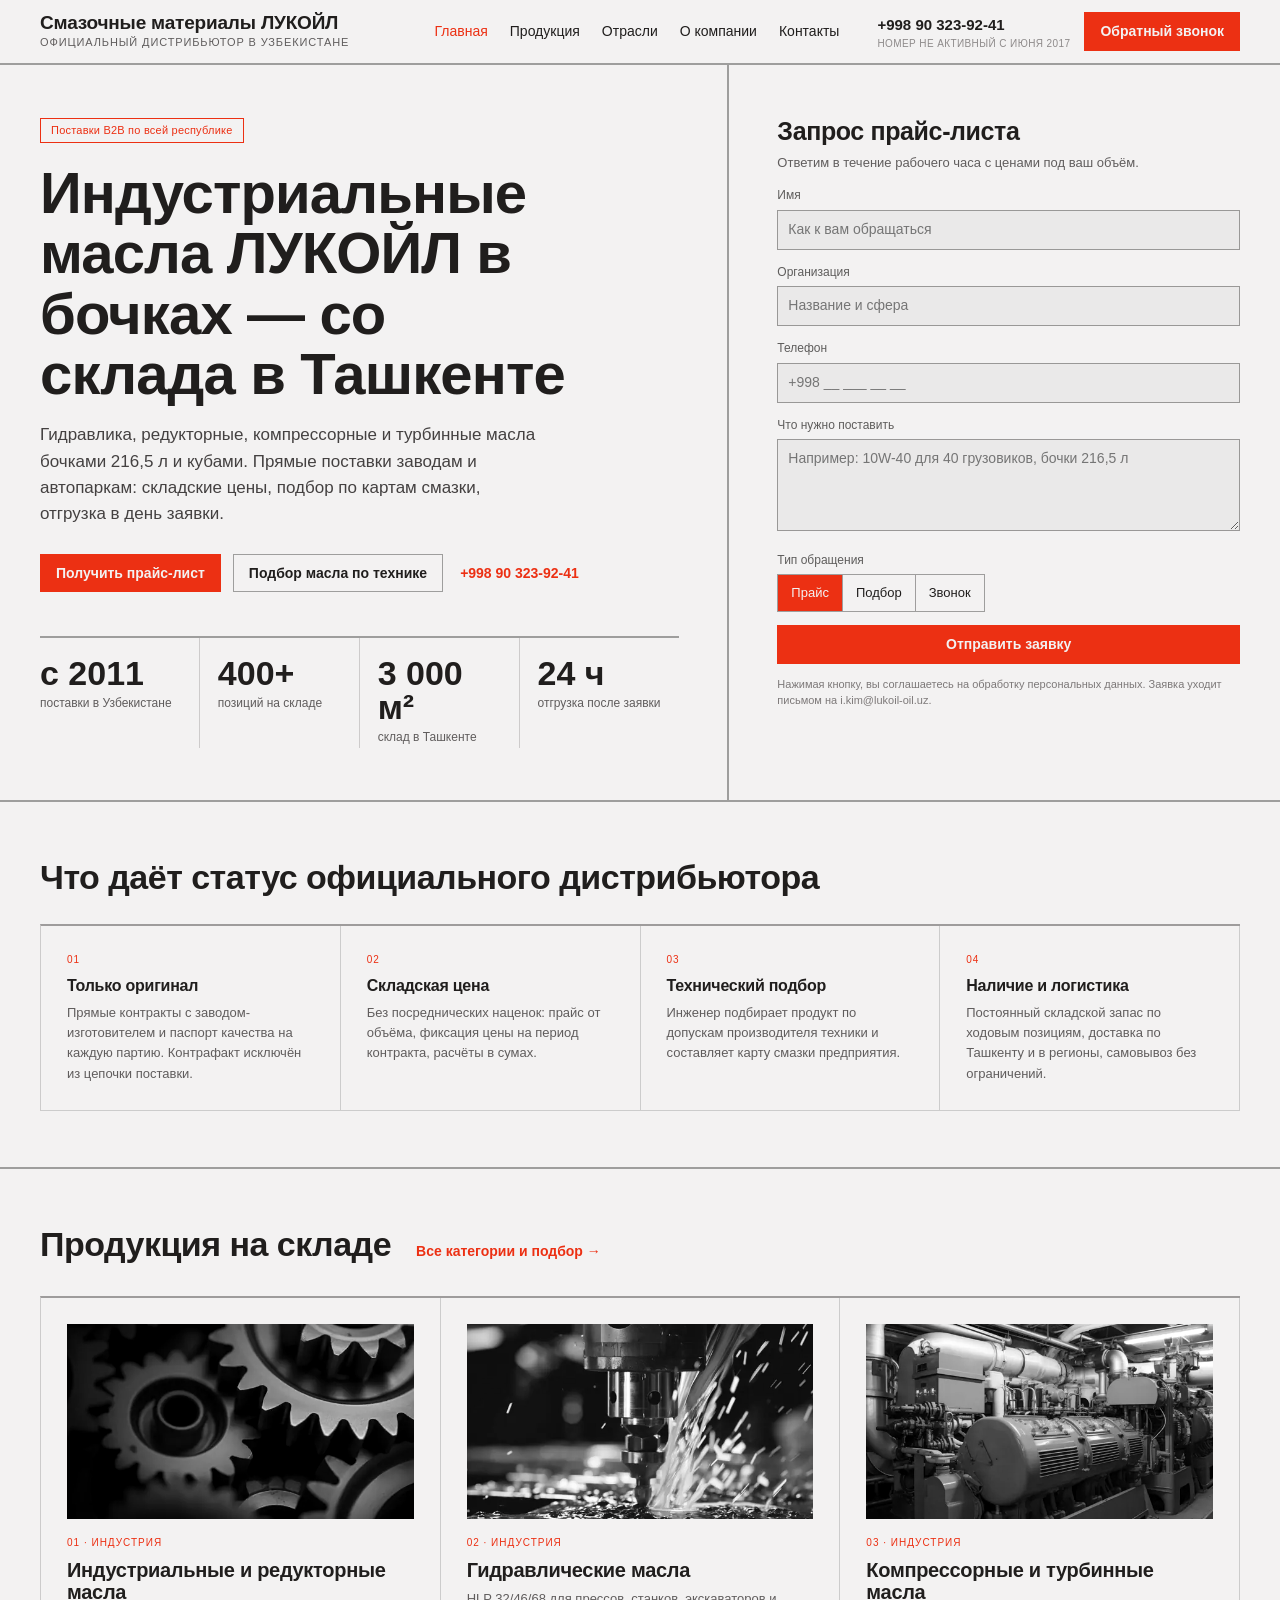
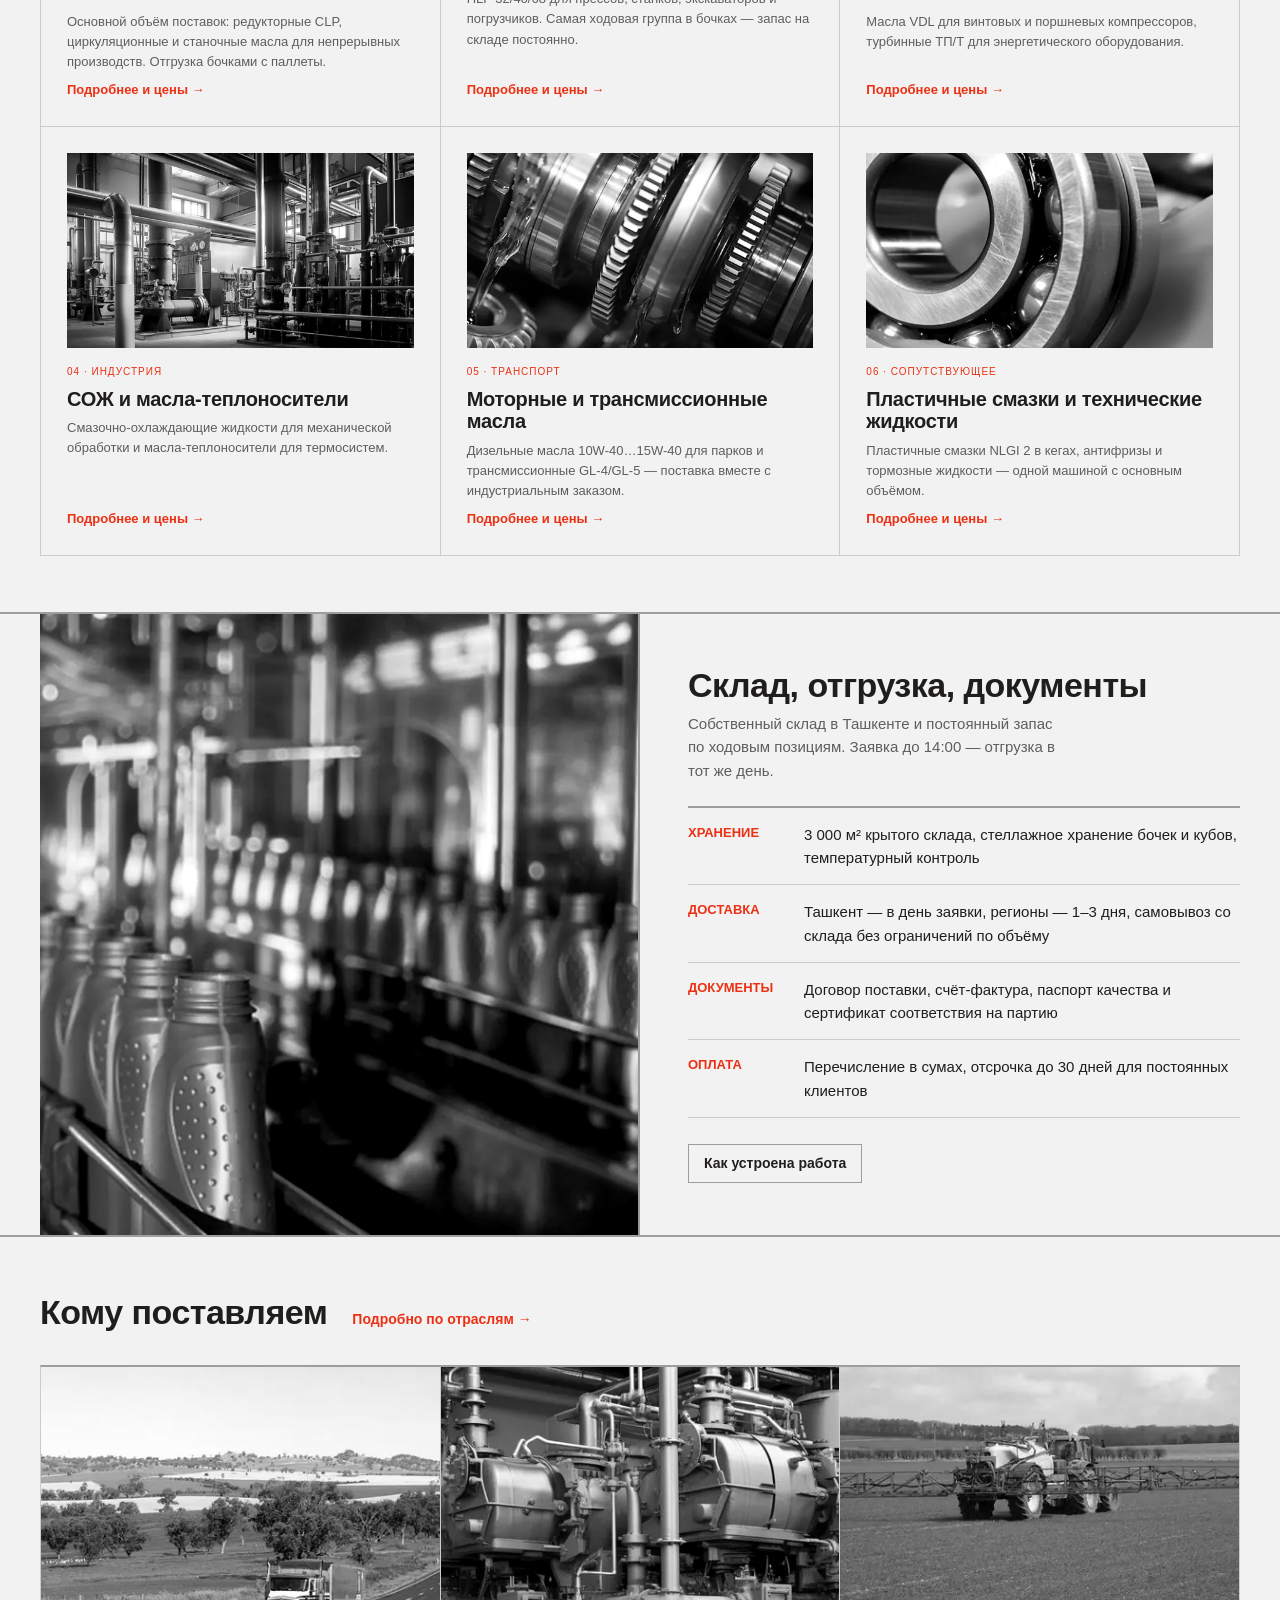
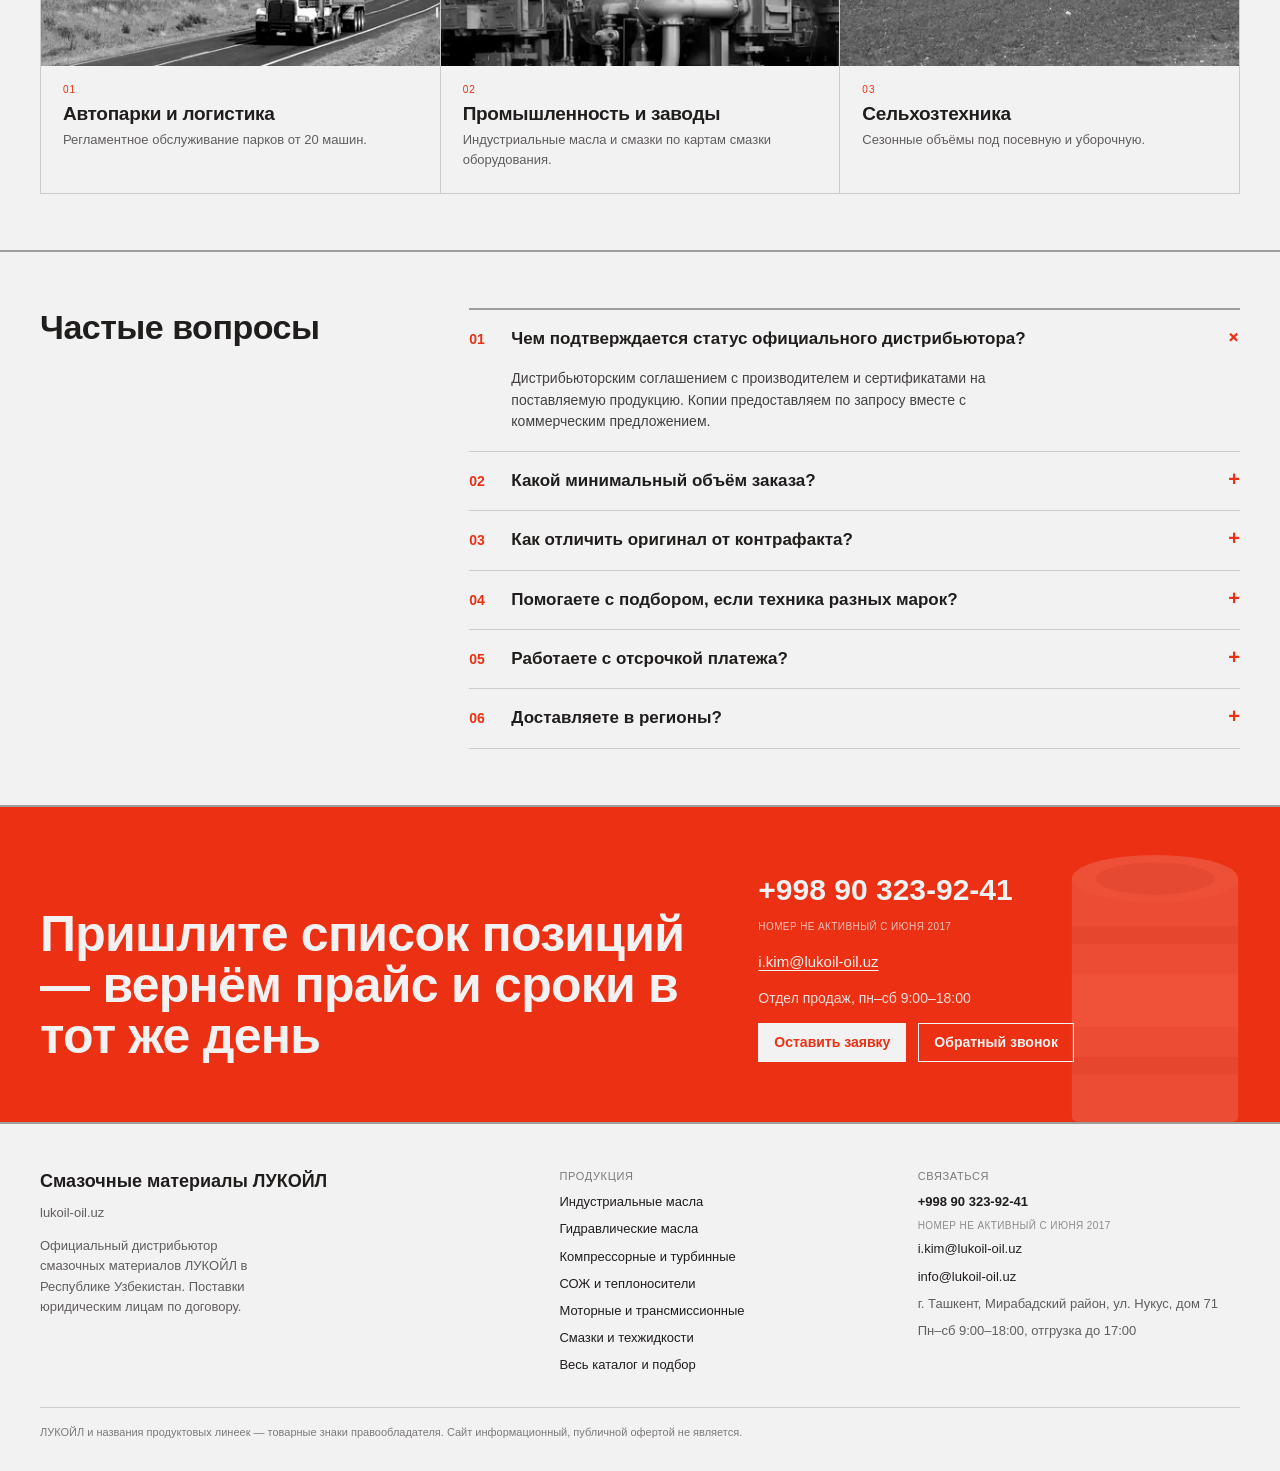
==== commit aff7b7eb: "Откат дуотона и бочки в герое Дуотон в реальной вёрстке дал ровное кирпичное пятно: шесть разных кад" ====
--- a/index.html
+++ b/index.html
@@ -20,8 +20,7 @@
 <meta property="og:locale" content="ru_RU">
 <meta name="twitter:card" content="summary_large_image">
 <link rel="preload" href="fonts/golos-cyrillic.woff2" as="font" type="font/woff2" crossorigin>
-<link rel="preload" as="image" href="img/drum.webp?v=8" type="image/webp" fetchpriority="high">
-<link rel="stylesheet" href="site.css?v=8">
+<link rel="stylesheet" href="site.css?v=9">
 <link rel="icon" href="favicon.ico" sizes="any">
 <link rel="apple-touch-icon" href="apple-touch-icon.png">
 <script type="application/ld+json">[{"@context":"https://schema.org","@type":"Organization","@id":"https://lukoil-oil.uz/#org","name":"Смазочные материалы ЛУКОЙЛ — дистрибьютор в Узбекистане","url":"https://lukoil-oil.uz/","email":"i.kim@lukoil-oil.uz","telephone":"+998 90 323-92-41","address":{"@type":"PostalAddress","addressCountry":"UZ","addressLocality":"Ташкент","addressRegion":"Мирабадский район","streetAddress":"ул. Нукус, 71"},"areaServed":{"@type":"Country","name":"Узбекистан"}},{"@context":"https://schema.org","@type":"FAQPage","mainEntity":[{"@type":"Question","name":"Чем подтверждается статус официального дистрибьютора?","acceptedAnswer":{"@type":"Answer","text":"Дистрибьюторским соглашением с производителем и сертификатами на поставляемую продукцию. Копии предоставляем по запросу вместе с коммерческим предложением."}},{"@type":"Question","name":"Какой минимальный объём заказа?","acceptedAnswer":{"@type":"Answer","text":"Юридическим лицам отгружаем от одной бочки или сборного паллета. Для регулярных поставок действует отдельная сетка цен по объёму."}},{"@type":"Question","name":"Как отличить оригинал от контрафакта?","acceptedAnswer":{"@type":"Answer","text":"Каждая партия приходит с паспортом качества, на таре — заводская маркировка и номер партии, совпадающий с документами. При сомнениях сверяем номер по документам поставки."}},{"@type":"Question","name":"Помогаете с подбором, если техника разных марок?","acceptedAnswer":{"@type":"Answer","text":"Да. Инженер составляет карту смазки по паркам и производственным линиям и сводит номенклатуру к минимально возможному числу позиций без нарушения допусков."}},{"@type":"Question","name":"Работаете с отсрочкой платежа?","acceptedAnswer":{"@type":"Answer","text":"Для постоянных клиентов — отсрочка до 30 дней по договору поставки. Первая отгрузка обычно по предоплате или по факту."}},{"@type":"Question","name":"Доставляете в регионы?","acceptedAnswer":{"@type":"Answer","text":"Да, доставка по всей республике: Ташкент — в день заявки, регионы — 1–3 дня в зависимости от объёма и направления."}}]},{"@context":"https://schema.org","@type":"LocalBusiness","@id":"https://lukoil-oil.uz/#business","name":"Смазочные материалы ЛУКОЙЛ — Узбекистан","image":"https://lukoil-oil.uz/img/hero-drums.jpg","url":"https://lukoil-oil.uz/","telephone":"+998 90 323-92-41","email":"i.kim@lukoil-oil.uz","priceRange":"$$","address":{"@type":"PostalAddress","addressCountry":"UZ","addressLocality":"Ташкент","streetAddress":"ул. Нукус, 71"},"openingHours":"Mo-Sa 09:00-18:00"}]</script>
@@ -48,7 +47,6 @@
 </header>
 <main id="main">
 <section class="sec"><div class="wrap"><div class="hero">
-<div class="hero__media"><picture><source media="(max-width:900px)" srcset="img/drum-w.webp?v=8" type="image/webp"><source media="(max-width:900px)" srcset="img/drum-w.jpg?v=8" type="image/jpeg"><source srcset="img/drum.webp?v=8" type="image/webp"><img src="img/drum.jpg?v=8" width="700" height="1383" decoding="async" fetchpriority="high" alt="Бочка смазочного материала ЛУКОЙЛ 216,5 л"></picture></div>
 <div class="hero__l">
 <span class="tag tag-outline">Поставки B2B по всей республике</span>
 <h1>Индустриальные масла ЛУКОЙЛ в бочках — со склада в Ташкенте</h1>
@@ -101,10 +99,10 @@
 <h2 style="margin:0">Продукция на складе</h2>
 <a class="btn btn-ghost" href="products.html">Все категории и подбор →</a>
 </div>
-<div class="grid g3"><a class="tile" href="industrial-oils.html"><div class="tile__ph grayscale"><picture><source srcset="img/ind-gears-t.webp?v=8" type="image/webp"><img src="img/ind-gears-t.jpg?v=8" alt="Зубчатые колёса промышленного редуктора" width="560" height="315" decoding="async" loading="lazy"></picture></div><div class="tile__body"><div class="kicker">01 · Индустрия</div><h3 style="font-size:20px;margin:0">Индустриальные и редукторные масла</h3><p class="small muted" style="margin:0">Основной объём поставок: редукторные CLP, циркуляционные и станочные масла для непрерывных производств. Отгрузка бочками с паллеты.</p><div class="tile__more">Подробнее и цены →</div></div></a><a class="tile" href="hydraulic-oils.html"><div class="tile__ph grayscale"><picture><source srcset="img/ind-cnc-t.webp?v=8" type="image/webp"><img src="img/ind-cnc-t.jpg?v=8" alt="Обработка металла на станке с подачей рабочей жидкости" width="560" height="315" decoding="async" loading="lazy"></picture></div><div class="tile__body"><div class="kicker">02 · Индустрия</div><h3 style="font-size:20px;margin:0">Гидравлические масла</h3><p class="small muted" style="margin:0">HLP 32/46/68 для прессов, станков, экскаваторов и погрузчиков. Самая ходовая группа в бочках — запас на складе постоянно.</p><div class="tile__more">Подробнее и цены →</div></div></a><a class="tile" href="compressor-turbine-oils.html"><div class="tile__ph grayscale"><picture><source srcset="img/ind-compressor-t.webp?v=8" type="image/webp"><img src="img/ind-compressor-t.jpg?v=8" alt="Промышленная компрессорная установка" width="560" height="315" decoding="async" loading="lazy"></picture></div><div class="tile__body"><div class="kicker">03 · Индустрия</div><h3 style="font-size:20px;margin:0">Компрессорные и турбинные масла</h3><p class="small muted" style="margin:0">Масла VDL для винтовых и поршневых компрессоров, турбинные ТП/Т для энергетического оборудования.</p><div class="tile__more">Подробнее и цены →</div></div></a><a class="tile" href="coolants.html"><div class="tile__ph grayscale"><picture><source srcset="img/ind-boiler-t.webp?v=8" type="image/webp"><img src="img/ind-boiler-t.jpg?v=8" alt="Тепловой узел промышленного предприятия" width="560" height="315" decoding="async" loading="lazy"></picture></div><div class="tile__body"><div class="kicker">04 · Индустрия</div><h3 style="font-size:20px;margin:0">СОЖ и масла-теплоносители</h3><p class="small muted" style="margin:0">Смазочно-охлаждающие жидкости для механической обработки и масла-теплоносители для термосистем.</p><div class="tile__more">Подробнее и цены →</div></div></a><a class="tile" href="motor-transmission-oils.html"><div class="tile__ph grayscale"><picture><source srcset="img/ind-transmission-t.webp?v=8" type="image/webp"><img src="img/ind-transmission-t.jpg?v=8" alt="Шестерни коробки передач в масле" width="560" height="315" decoding="async" loading="lazy"></picture></div><div class="tile__body"><div class="kicker">05 · Транспорт</div><h3 style="font-size:20px;margin:0">Моторные и трансмиссионные масла</h3><p class="small muted" style="margin:0">Дизельные масла 10W-40…15W-40 для парков и трансмиссионные GL-4/GL-5 — поставка вместе с индустриальным заказом.</p><div class="tile__more">Подробнее и цены →</div></div></a><a class="tile" href="greases.html"><div class="tile__ph grayscale"><picture><source srcset="img/ind-bearing-t.webp?v=8" type="image/webp"><img src="img/ind-bearing-t.jpg?v=8" alt="Подшипник качения в пластичной смазке" width="560" height="315" decoding="async" loading="lazy"></picture></div><div class="tile__body"><div class="kicker">06 · Сопутствующее</div><h3 style="font-size:20px;margin:0">Пластичные смазки и технические жидкости</h3><p class="small muted" style="margin:0">Пластичные смазки NLGI 2 в кегах, антифризы и тормозные жидкости — одной машиной с основным объёмом.</p><div class="tile__more">Подробнее и цены →</div></div></a></div>
+<div class="grid g3"><a class="tile" href="industrial-oils.html"><div class="tile__ph grayscale"><picture><source srcset="img/ind-gears-t.webp?v=9" type="image/webp"><img src="img/ind-gears-t.jpg?v=9" alt="Зубчатые колёса промышленного редуктора" width="560" height="315" decoding="async" loading="lazy"></picture></div><div class="tile__body"><div class="kicker">01 · Индустрия</div><h3 style="font-size:20px;margin:0">Индустриальные и редукторные масла</h3><p class="small muted" style="margin:0">Основной объём поставок: редукторные CLP, циркуляционные и станочные масла для непрерывных производств. Отгрузка бочками с паллеты.</p><div class="tile__more">Подробнее и цены →</div></div></a><a class="tile" href="hydraulic-oils.html"><div class="tile__ph grayscale"><picture><source srcset="img/ind-cnc-t.webp?v=9" type="image/webp"><img src="img/ind-cnc-t.jpg?v=9" alt="Обработка металла на станке с подачей рабочей жидкости" width="560" height="315" decoding="async" loading="lazy"></picture></div><div class="tile__body"><div class="kicker">02 · Индустрия</div><h3 style="font-size:20px;margin:0">Гидравлические масла</h3><p class="small muted" style="margin:0">HLP 32/46/68 для прессов, станков, экскаваторов и погрузчиков. Самая ходовая группа в бочках — запас на складе постоянно.</p><div class="tile__more">Подробнее и цены →</div></div></a><a class="tile" href="compressor-turbine-oils.html"><div class="tile__ph grayscale"><picture><source srcset="img/ind-compressor-t.webp?v=9" type="image/webp"><img src="img/ind-compressor-t.jpg?v=9" alt="Промышленная компрессорная установка" width="560" height="315" decoding="async" loading="lazy"></picture></div><div class="tile__body"><div class="kicker">03 · Индустрия</div><h3 style="font-size:20px;margin:0">Компрессорные и турбинные масла</h3><p class="small muted" style="margin:0">Масла VDL для винтовых и поршневых компрессоров, турбинные ТП/Т для энергетического оборудования.</p><div class="tile__more">Подробнее и цены →</div></div></a><a class="tile" href="coolants.html"><div class="tile__ph grayscale"><picture><source srcset="img/ind-boiler-t.webp?v=9" type="image/webp"><img src="img/ind-boiler-t.jpg?v=9" alt="Тепловой узел промышленного предприятия" width="560" height="315" decoding="async" loading="lazy"></picture></div><div class="tile__body"><div class="kicker">04 · Индустрия</div><h3 style="font-size:20px;margin:0">СОЖ и масла-теплоносители</h3><p class="small muted" style="margin:0">Смазочно-охлаждающие жидкости для механической обработки и масла-теплоносители для термосистем.</p><div class="tile__more">Подробнее и цены →</div></div></a><a class="tile" href="motor-transmission-oils.html"><div class="tile__ph grayscale"><picture><source srcset="img/ind-transmission-t.webp?v=9" type="image/webp"><img src="img/ind-transmission-t.jpg?v=9" alt="Шестерни коробки передач в масле" width="560" height="315" decoding="async" loading="lazy"></picture></div><div class="tile__body"><div class="kicker">05 · Транспорт</div><h3 style="font-size:20px;margin:0">Моторные и трансмиссионные масла</h3><p class="small muted" style="margin:0">Дизельные масла 10W-40…15W-40 для парков и трансмиссионные GL-4/GL-5 — поставка вместе с индустриальным заказом.</p><div class="tile__more">Подробнее и цены →</div></div></a><a class="tile" href="greases.html"><div class="tile__ph grayscale"><picture><source srcset="img/ind-bearing-t.webp?v=9" type="image/webp"><img src="img/ind-bearing-t.jpg?v=9" alt="Подшипник качения в пластичной смазке" width="560" height="315" decoding="async" loading="lazy"></picture></div><div class="tile__body"><div class="kicker">06 · Сопутствующее</div><h3 style="font-size:20px;margin:0">Пластичные смазки и технические жидкости</h3><p class="small muted" style="margin:0">Пластичные смазки NLGI 2 в кегах, антифризы и тормозные жидкости — одной машиной с основным объёмом.</p><div class="tile__more">Подробнее и цены →</div></div></a></div>
 </div></section>
 <section class="sec"><div class="wrap"><div class="split">
-<div class="split__media grayscale"><picture><source srcset="img/bottling.webp?v=8" type="image/webp"><img src="img/bottling.jpg?v=8" alt="Линия розлива смазочных материалов" width="1400" height="760" decoding="async" loading="lazy"></picture></div>
+<div class="split__media grayscale"><picture><source srcset="img/bottling.webp?v=9" type="image/webp"><img src="img/bottling.jpg?v=9" alt="Линия розлива смазочных материалов" width="1400" height="760" decoding="async" loading="lazy"></picture></div>
 <div class="split__body">
 <h2>Склад, отгрузка, документы</h2>
 <p class="muted" style="max-width:46ch;font-size:15px">Собственный склад в Ташкенте и постоянный
@@ -118,7 +116,7 @@
 <h2 style="margin:0">Кому поставляем</h2>
 <a class="btn btn-ghost" href="industries.html">Подробно по отраслям →</a>
 </div>
-<div class="who"><a href="industries.html"><div class="who__ph grayscale"><picture><source srcset="img/fleet-t.webp?v=8" type="image/webp"><img src="img/fleet-t.jpg?v=8" alt="Магистральный тягач с полуприцепом на трассе" width="560" height="315" decoding="async" loading="lazy"></picture></div><div class="who__body"><div class="kicker">01</div><h3 style="font-size:19px;margin:6px 0 6px">Автопарки и логистика</h3><p class="small muted" style="margin:0">Регламентное обслуживание парков от 20 машин.</p></div></a><a href="industries.html"><div class="who__ph grayscale"><picture><source srcset="img/ind-pumps-t.webp?v=8" type="image/webp"><img src="img/ind-pumps-t.jpg?v=8" alt="Насосное оборудование промышленного цеха" width="560" height="315" decoding="async" loading="lazy"></picture></div><div class="who__body"><div class="kicker">02</div><h3 style="font-size:19px;margin:6px 0 6px">Промышленность и заводы</h3><p class="small muted" style="margin:0">Индустриальные масла и смазки по картам смазки оборудования.</p></div></a><a href="industries.html"><div class="who__ph grayscale"><picture><source srcset="img/agro-t.webp?v=8" type="image/webp"><img src="img/agro-t.jpg?v=8" alt="Трактор с опрыскивателем в поле" width="560" height="315" decoding="async" loading="lazy"></picture></div><div class="who__body"><div class="kicker">03</div><h3 style="font-size:19px;margin:6px 0 6px">Сельхозтехника</h3><p class="small muted" style="margin:0">Сезонные объёмы под посевную и уборочную.</p></div></a></div>
+<div class="who"><a href="industries.html"><div class="who__ph grayscale"><picture><source srcset="img/fleet-t.webp?v=9" type="image/webp"><img src="img/fleet-t.jpg?v=9" alt="Магистральный тягач с полуприцепом на трассе" width="560" height="315" decoding="async" loading="lazy"></picture></div><div class="who__body"><div class="kicker">01</div><h3 style="font-size:19px;margin:6px 0 6px">Автопарки и логистика</h3><p class="small muted" style="margin:0">Регламентное обслуживание парков от 20 машин.</p></div></a><a href="industries.html"><div class="who__ph grayscale"><picture><source srcset="img/ind-pumps-t.webp?v=9" type="image/webp"><img src="img/ind-pumps-t.jpg?v=9" alt="Насосное оборудование промышленного цеха" width="560" height="315" decoding="async" loading="lazy"></picture></div><div class="who__body"><div class="kicker">02</div><h3 style="font-size:19px;margin:6px 0 6px">Промышленность и заводы</h3><p class="small muted" style="margin:0">Индустриальные масла и смазки по картам смазки оборудования.</p></div></a><a href="industries.html"><div class="who__ph grayscale"><picture><source srcset="img/agro-t.webp?v=9" type="image/webp"><img src="img/agro-t.jpg?v=9" alt="Трактор с опрыскивателем в поле" width="560" height="315" decoding="async" loading="lazy"></picture></div><div class="who__body"><div class="kicker">03</div><h3 style="font-size:19px;margin:6px 0 6px">Сельхозтехника</h3><p class="small muted" style="margin:0">Сезонные объёмы под посевную и уборочную.</p></div></a></div>
 </div></section>
 <section class="sec"><div class="wrap sec-pad"
 style="display:grid;grid-template-columns:1fr 2fr;gap:44px" data-faqgrid>
@@ -198,20 +196,10 @@
 </div>
 </div>
 </div>
-<svg class="duo-def" aria-hidden="true" focusable="false" width="0" height="0">
-<filter id="duo" color-interpolation-filters="sRGB">
-<feColorMatrix type="saturate" values="0"/>
-<feComponentTransfer>
-<feFuncR type="table" tableValues="0.10 0.34 0.62 0.86 0.97"/>
-<feFuncG type="table" tableValues="0.10 0.15 0.27 0.60 0.96"/>
-<feFuncB type="table" tableValues="0.10 0.13 0.21 0.50 0.95"/>
-</feComponentTransfer>
-</filter>
-</svg>
 <nav class="mbar" aria-label="Быстрая связь">
 <a href="tel:+998903239241">Позвонить</a>
 <a href="mailto:i.kim@lukoil-oil.uz">Написать</a>
 </nav>
-<script src="site.js?v=8" defer></script>
+<script src="site.js?v=9" defer></script>
 </body>
 </html>
--- a/site.css
+++ b/site.css
@@ -54,9 +54,8 @@
 .wrap{max-width:var(--max);margin:0 auto;padding:0 var(--pad);width:100%}
 .sec{border-bottom:2px solid var(--divider)}
 .sec-pad{padding-top:56px;padding-bottom:56px}
-.grayscale{filter:url(#duo)}
-@supports not (filter:url(#duo)){.grayscale{filter:grayscale(1) contrast(1.08)}}
-.duo-def{position:absolute;width:0;height:0;overflow:hidden}
+.grayscale{filter:grayscale(1) contrast(1.04)}
+.duo-def{display:none}
 .muted{color:var(--n700)}
 .small{font-size:13px}
 .tiny{font-size:11px;letter-spacing:.06em;text-transform:uppercase;color:var(--n600)}
@@ -139,11 +138,11 @@
 .burger span::before{top:-6px}.burger span::after{top:6px}
 
 /* — герой — */
-.hero{display:grid;grid-template-columns:minmax(300px,25vw) 1.1fr 1.05fr}
+.hero{display:grid;grid-template-columns:1.35fr 1fr}
 .hero__media{position:relative;border-right:2px solid var(--divider);min-height:100%}
 .hero__media picture,.hero__media img{position:absolute;inset:0;width:100%;height:100%;object-fit:cover}
-.hero__l{padding:52px 40px 52px 36px;border-right:2px solid var(--divider)}
-.hero__r{padding:52px 0 52px 36px}
+.hero__l{padding:52px 48px 52px 0;border-right:2px solid var(--divider)}
+.hero__r{padding:52px 0 52px 48px}
 .hero h1{margin:20px 0 18px;max-width:17ch}
 .hero__lead{max-width:54ch}
 .actions{display:flex;flex-wrap:wrap;gap:12px;margin-top:26px}
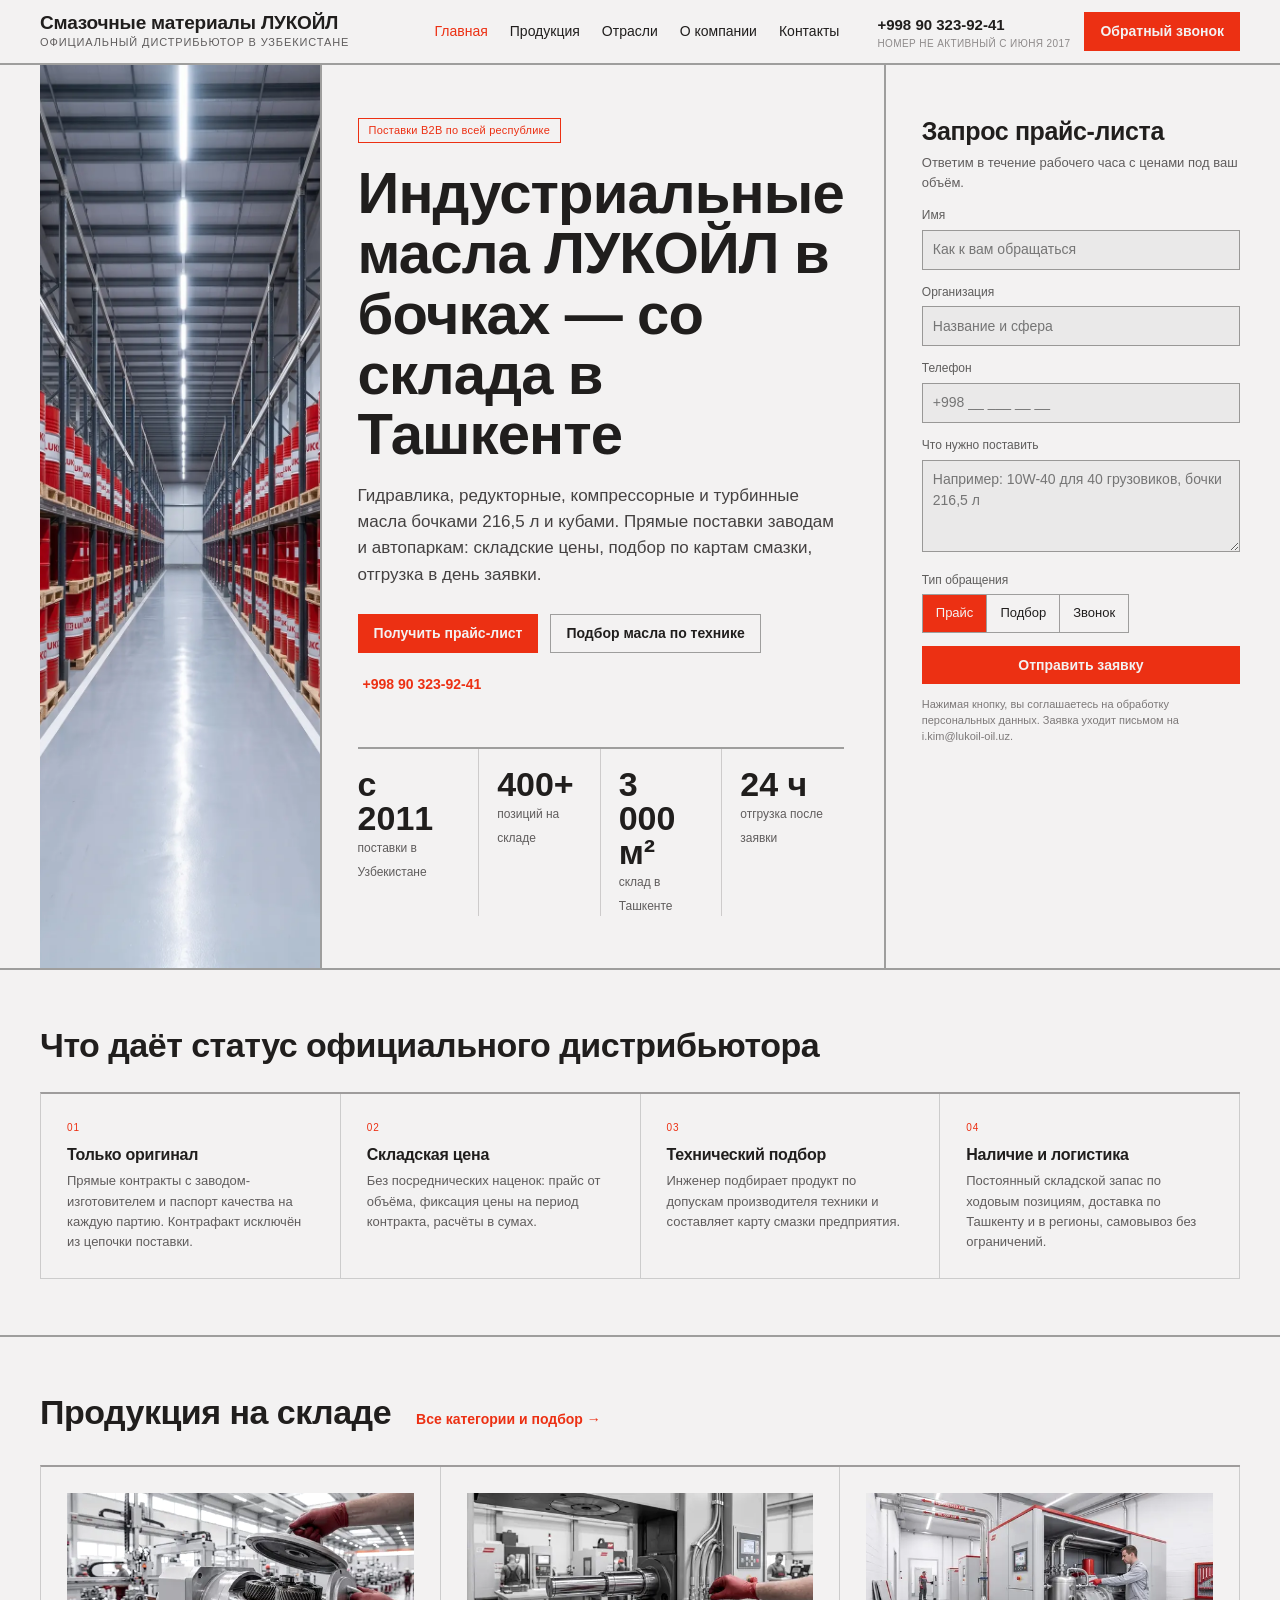
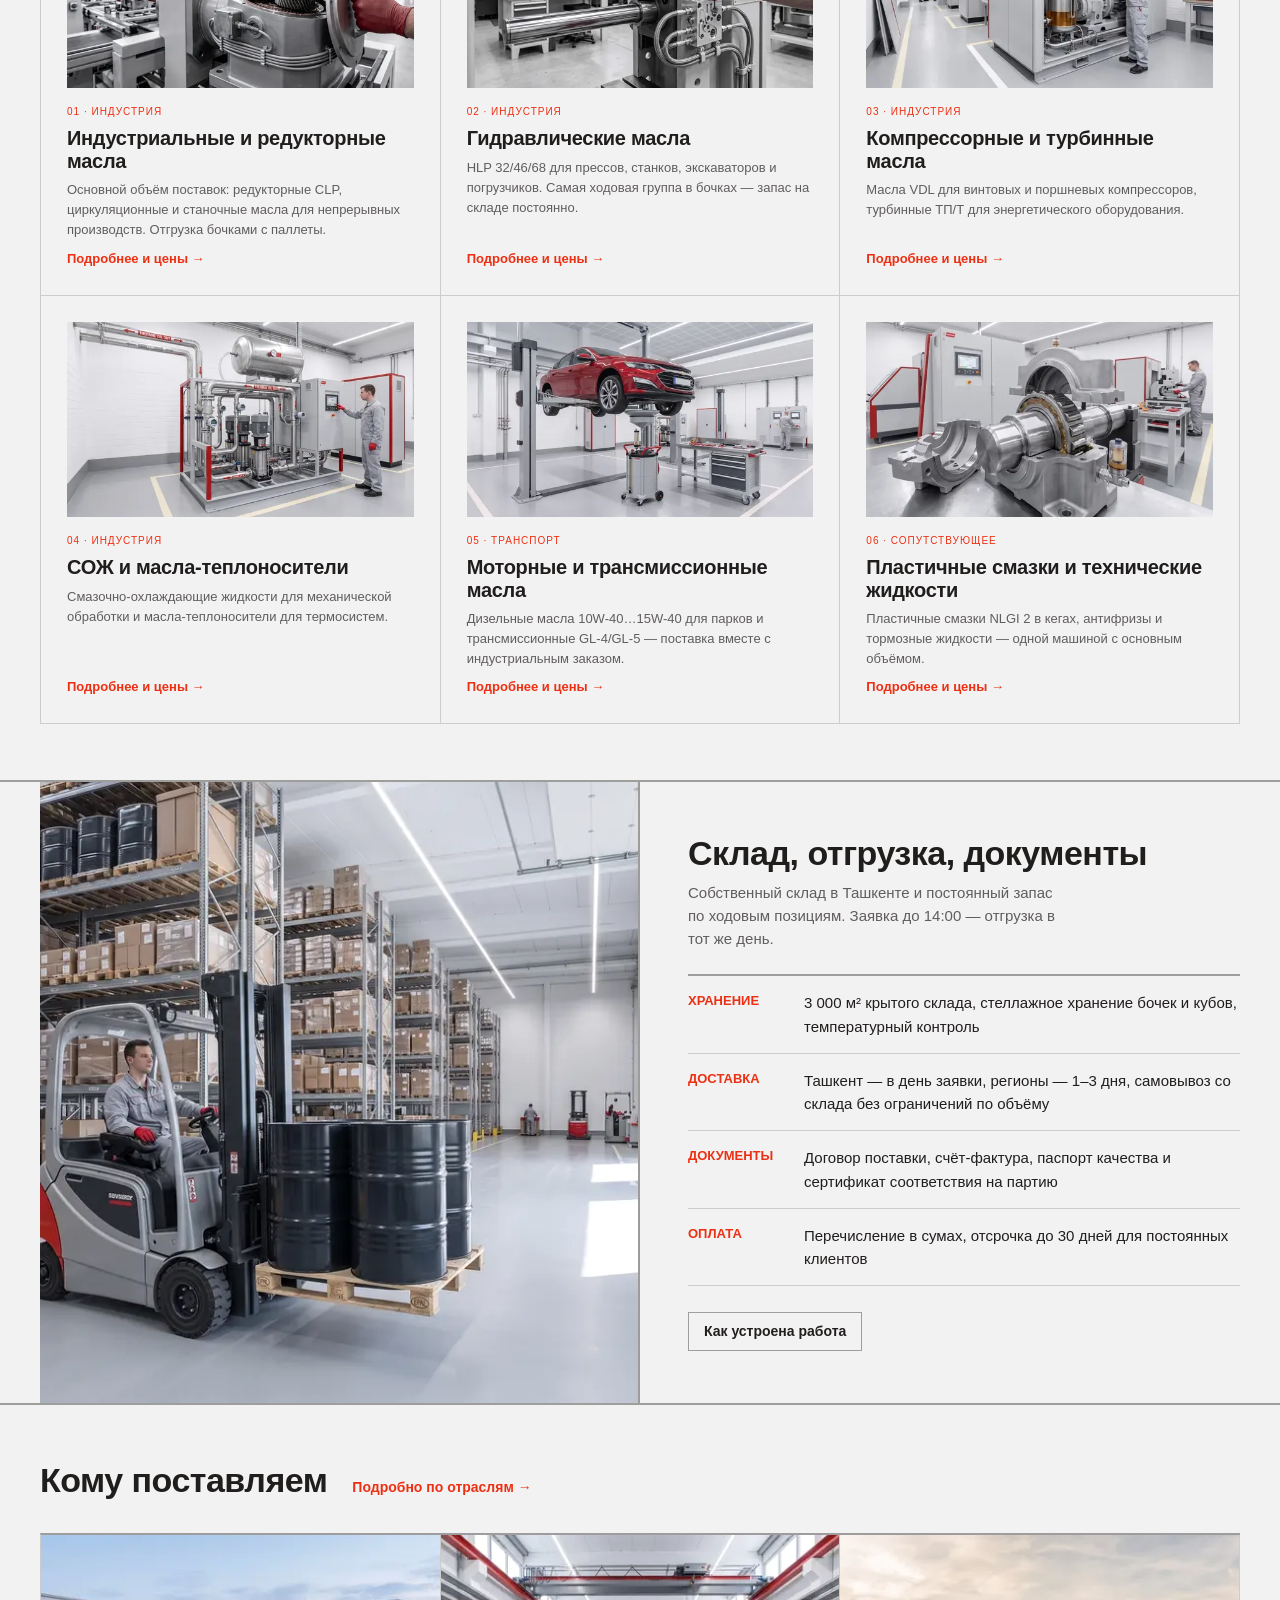
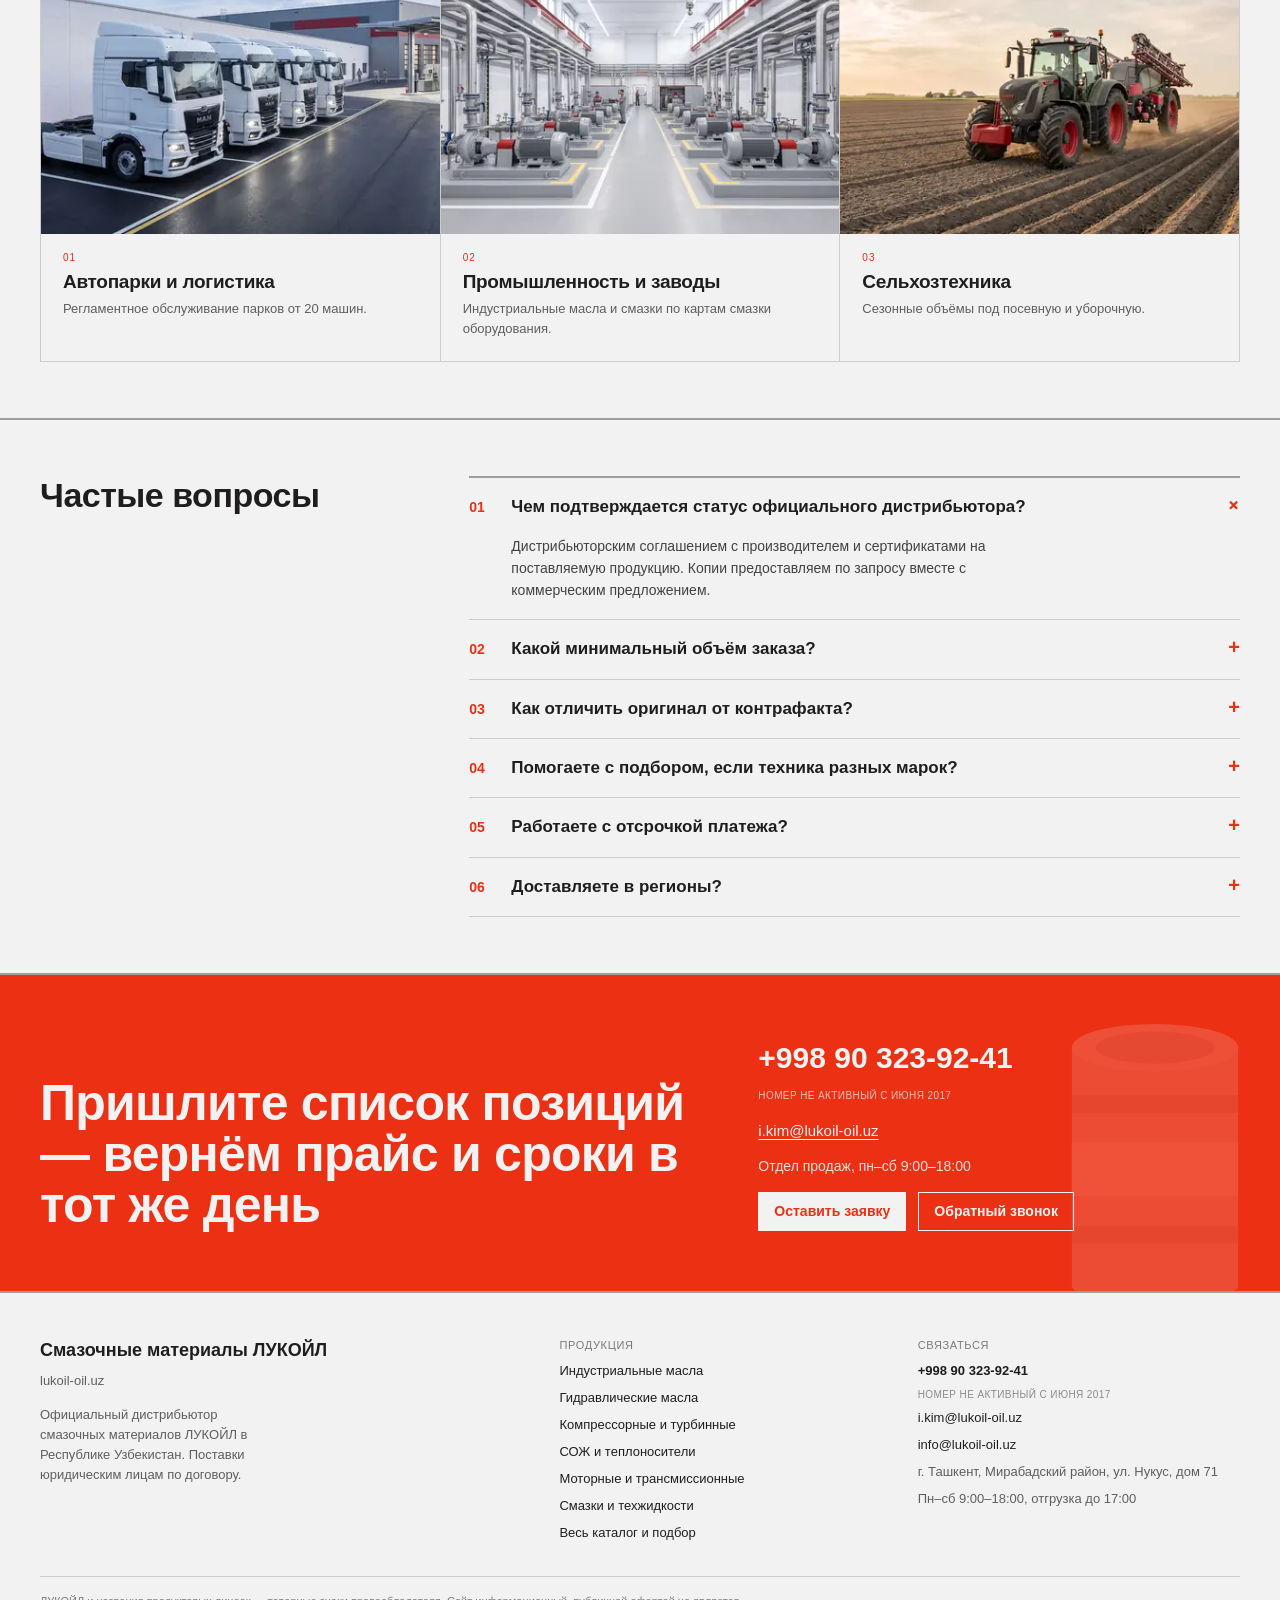
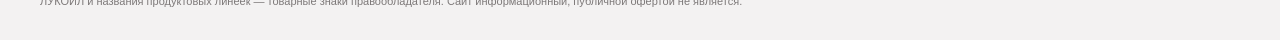
==== commit ae6e8b14: "Новые фотографии: 16 кадров одной серии вместо разнородного стока Кадры сгенерированы под бриф PHOTO" ====
--- a/index.html
+++ b/index.html
@@ -20,7 +20,8 @@
 <meta property="og:locale" content="ru_RU">
 <meta name="twitter:card" content="summary_large_image">
 <link rel="preload" href="fonts/golos-cyrillic.woff2" as="font" type="font/woff2" crossorigin>
-<link rel="stylesheet" href="site.css?v=9">
+<link rel="preload" as="image" href="img/hero-drums.webp?v=10" type="image/webp" fetchpriority="high">
+<link rel="stylesheet" href="site.css?v=10">
 <link rel="icon" href="favicon.ico" sizes="any">
 <link rel="apple-touch-icon" href="apple-touch-icon.png">
 <script type="application/ld+json">[{"@context":"https://schema.org","@type":"Organization","@id":"https://lukoil-oil.uz/#org","name":"Смазочные материалы ЛУКОЙЛ — дистрибьютор в Узбекистане","url":"https://lukoil-oil.uz/","email":"i.kim@lukoil-oil.uz","telephone":"+998 90 323-92-41","address":{"@type":"PostalAddress","addressCountry":"UZ","addressLocality":"Ташкент","addressRegion":"Мирабадский район","streetAddress":"ул. Нукус, 71"},"areaServed":{"@type":"Country","name":"Узбекистан"}},{"@context":"https://schema.org","@type":"FAQPage","mainEntity":[{"@type":"Question","name":"Чем подтверждается статус официального дистрибьютора?","acceptedAnswer":{"@type":"Answer","text":"Дистрибьюторским соглашением с производителем и сертификатами на поставляемую продукцию. Копии предоставляем по запросу вместе с коммерческим предложением."}},{"@type":"Question","name":"Какой минимальный объём заказа?","acceptedAnswer":{"@type":"Answer","text":"Юридическим лицам отгружаем от одной бочки или сборного паллета. Для регулярных поставок действует отдельная сетка цен по объёму."}},{"@type":"Question","name":"Как отличить оригинал от контрафакта?","acceptedAnswer":{"@type":"Answer","text":"Каждая партия приходит с паспортом качества, на таре — заводская маркировка и номер партии, совпадающий с документами. При сомнениях сверяем номер по документам поставки."}},{"@type":"Question","name":"Помогаете с подбором, если техника разных марок?","acceptedAnswer":{"@type":"Answer","text":"Да. Инженер составляет карту смазки по паркам и производственным линиям и сводит номенклатуру к минимально возможному числу позиций без нарушения допусков."}},{"@type":"Question","name":"Работаете с отсрочкой платежа?","acceptedAnswer":{"@type":"Answer","text":"Для постоянных клиентов — отсрочка до 30 дней по договору поставки. Первая отгрузка обычно по предоплате или по факту."}},{"@type":"Question","name":"Доставляете в регионы?","acceptedAnswer":{"@type":"Answer","text":"Да, доставка по всей республике: Ташкент — в день заявки, регионы — 1–3 дня в зависимости от объёма и направления."}}]},{"@context":"https://schema.org","@type":"LocalBusiness","@id":"https://lukoil-oil.uz/#business","name":"Смазочные материалы ЛУКОЙЛ — Узбекистан","image":"https://lukoil-oil.uz/img/hero-drums.jpg","url":"https://lukoil-oil.uz/","telephone":"+998 90 323-92-41","email":"i.kim@lukoil-oil.uz","priceRange":"$$","address":{"@type":"PostalAddress","addressCountry":"UZ","addressLocality":"Ташкент","streetAddress":"ул. Нукус, 71"},"openingHours":"Mo-Sa 09:00-18:00"}]</script>
@@ -47,6 +48,7 @@
 </header>
 <main id="main">
 <section class="sec"><div class="wrap"><div class="hero">
+<div class="hero__media"><picture><source srcset="img/hero-drums.webp?v=10" type="image/webp"><img src="img/hero-drums.jpg?v=10" alt="Складские стеллажи с бочками смазочных материалов ЛУКОЙЛ" width="680" height="1904" decoding="async" fetchpriority="high"></picture></div>
 <div class="hero__l">
 <span class="tag tag-outline">Поставки B2B по всей республике</span>
 <h1>Индустриальные масла ЛУКОЙЛ в бочках — со склада в Ташкенте</h1>
@@ -99,10 +101,10 @@
 <h2 style="margin:0">Продукция на складе</h2>
 <a class="btn btn-ghost" href="products.html">Все категории и подбор →</a>
 </div>
-<div class="grid g3"><a class="tile" href="industrial-oils.html"><div class="tile__ph grayscale"><picture><source srcset="img/ind-gears-t.webp?v=9" type="image/webp"><img src="img/ind-gears-t.jpg?v=9" alt="Зубчатые колёса промышленного редуктора" width="560" height="315" decoding="async" loading="lazy"></picture></div><div class="tile__body"><div class="kicker">01 · Индустрия</div><h3 style="font-size:20px;margin:0">Индустриальные и редукторные масла</h3><p class="small muted" style="margin:0">Основной объём поставок: редукторные CLP, циркуляционные и станочные масла для непрерывных производств. Отгрузка бочками с паллеты.</p><div class="tile__more">Подробнее и цены →</div></div></a><a class="tile" href="hydraulic-oils.html"><div class="tile__ph grayscale"><picture><source srcset="img/ind-cnc-t.webp?v=9" type="image/webp"><img src="img/ind-cnc-t.jpg?v=9" alt="Обработка металла на станке с подачей рабочей жидкости" width="560" height="315" decoding="async" loading="lazy"></picture></div><div class="tile__body"><div class="kicker">02 · Индустрия</div><h3 style="font-size:20px;margin:0">Гидравлические масла</h3><p class="small muted" style="margin:0">HLP 32/46/68 для прессов, станков, экскаваторов и погрузчиков. Самая ходовая группа в бочках — запас на складе постоянно.</p><div class="tile__more">Подробнее и цены →</div></div></a><a class="tile" href="compressor-turbine-oils.html"><div class="tile__ph grayscale"><picture><source srcset="img/ind-compressor-t.webp?v=9" type="image/webp"><img src="img/ind-compressor-t.jpg?v=9" alt="Промышленная компрессорная установка" width="560" height="315" decoding="async" loading="lazy"></picture></div><div class="tile__body"><div class="kicker">03 · Индустрия</div><h3 style="font-size:20px;margin:0">Компрессорные и турбинные масла</h3><p class="small muted" style="margin:0">Масла VDL для винтовых и поршневых компрессоров, турбинные ТП/Т для энергетического оборудования.</p><div class="tile__more">Подробнее и цены →</div></div></a><a class="tile" href="coolants.html"><div class="tile__ph grayscale"><picture><source srcset="img/ind-boiler-t.webp?v=9" type="image/webp"><img src="img/ind-boiler-t.jpg?v=9" alt="Тепловой узел промышленного предприятия" width="560" height="315" decoding="async" loading="lazy"></picture></div><div class="tile__body"><div class="kicker">04 · Индустрия</div><h3 style="font-size:20px;margin:0">СОЖ и масла-теплоносители</h3><p class="small muted" style="margin:0">Смазочно-охлаждающие жидкости для механической обработки и масла-теплоносители для термосистем.</p><div class="tile__more">Подробнее и цены →</div></div></a><a class="tile" href="motor-transmission-oils.html"><div class="tile__ph grayscale"><picture><source srcset="img/ind-transmission-t.webp?v=9" type="image/webp"><img src="img/ind-transmission-t.jpg?v=9" alt="Шестерни коробки передач в масле" width="560" height="315" decoding="async" loading="lazy"></picture></div><div class="tile__body"><div class="kicker">05 · Транспорт</div><h3 style="font-size:20px;margin:0">Моторные и трансмиссионные масла</h3><p class="small muted" style="margin:0">Дизельные масла 10W-40…15W-40 для парков и трансмиссионные GL-4/GL-5 — поставка вместе с индустриальным заказом.</p><div class="tile__more">Подробнее и цены →</div></div></a><a class="tile" href="greases.html"><div class="tile__ph grayscale"><picture><source srcset="img/ind-bearing-t.webp?v=9" type="image/webp"><img src="img/ind-bearing-t.jpg?v=9" alt="Подшипник качения в пластичной смазке" width="560" height="315" decoding="async" loading="lazy"></picture></div><div class="tile__body"><div class="kicker">06 · Сопутствующее</div><h3 style="font-size:20px;margin:0">Пластичные смазки и технические жидкости</h3><p class="small muted" style="margin:0">Пластичные смазки NLGI 2 в кегах, антифризы и тормозные жидкости — одной машиной с основным объёмом.</p><div class="tile__more">Подробнее и цены →</div></div></a></div>
+<div class="grid g3"><a class="tile" href="industrial-oils.html"><div class="tile__ph grayscale"><picture><source srcset="img/ind-gears-t.webp?v=10" type="image/webp"><img src="img/ind-gears-t.jpg?v=10" alt="Открытый редуктор производственной линии" width="560" height="315" decoding="async" loading="lazy"></picture></div><div class="tile__body"><div class="kicker">01 · Индустрия</div><h3 style="font-size:20px;margin:0">Индустриальные и редукторные масла</h3><p class="small muted" style="margin:0">Основной объём поставок: редукторные CLP, циркуляционные и станочные масла для непрерывных производств. Отгрузка бочками с паллеты.</p><div class="tile__more">Подробнее и цены →</div></div></a><a class="tile" href="hydraulic-oils.html"><div class="tile__ph grayscale"><picture><source srcset="img/ind-cnc-t.webp?v=10" type="image/webp"><img src="img/ind-cnc-t.jpg?v=10" alt="Гидравлические цилиндры промышленного пресса" width="560" height="315" decoding="async" loading="lazy"></picture></div><div class="tile__body"><div class="kicker">02 · Индустрия</div><h3 style="font-size:20px;margin:0">Гидравлические масла</h3><p class="small muted" style="margin:0">HLP 32/46/68 для прессов, станков, экскаваторов и погрузчиков. Самая ходовая группа в бочках — запас на складе постоянно.</p><div class="tile__more">Подробнее и цены →</div></div></a><a class="tile" href="compressor-turbine-oils.html"><div class="tile__ph grayscale"><picture><source srcset="img/ind-compressor-t.webp?v=10" type="image/webp"><img src="img/ind-compressor-t.jpg?v=10" alt="Компрессорная установка с маслосистемой" width="560" height="315" decoding="async" loading="lazy"></picture></div><div class="tile__body"><div class="kicker">03 · Индустрия</div><h3 style="font-size:20px;margin:0">Компрессорные и турбинные масла</h3><p class="small muted" style="margin:0">Масла VDL для винтовых и поршневых компрессоров, турбинные ТП/Т для энергетического оборудования.</p><div class="tile__more">Подробнее и цены →</div></div></a><a class="tile" href="coolants.html"><div class="tile__ph grayscale"><picture><source srcset="img/ind-boiler-t.webp?v=10" type="image/webp"><img src="img/ind-boiler-t.jpg?v=10" alt="Термомасляная установка производственного цеха" width="560" height="315" decoding="async" loading="lazy"></picture></div><div class="tile__body"><div class="kicker">04 · Индустрия</div><h3 style="font-size:20px;margin:0">СОЖ и масла-теплоносители</h3><p class="small muted" style="margin:0">Смазочно-охлаждающие жидкости для механической обработки и масла-теплоносители для термосистем.</p><div class="tile__more">Подробнее и цены →</div></div></a><a class="tile" href="motor-transmission-oils.html"><div class="tile__ph grayscale"><picture><source srcset="img/ind-transmission-t.webp?v=10" type="image/webp"><img src="img/ind-transmission-t.jpg?v=10" alt="Сервисная зона обслуживания транспорта" width="560" height="315" decoding="async" loading="lazy"></picture></div><div class="tile__body"><div class="kicker">05 · Транспорт</div><h3 style="font-size:20px;margin:0">Моторные и трансмиссионные масла</h3><p class="small muted" style="margin:0">Дизельные масла 10W-40…15W-40 для парков и трансмиссионные GL-4/GL-5 — поставка вместе с индустриальным заказом.</p><div class="tile__more">Подробнее и цены →</div></div></a><a class="tile" href="greases.html"><div class="tile__ph grayscale"><picture><source srcset="img/ind-bearing-t.webp?v=10" type="image/webp"><img src="img/ind-bearing-t.jpg?v=10" alt="Подшипниковый узел на валу в разъёмном корпусе" width="560" height="315" decoding="async" loading="lazy"></picture></div><div class="tile__body"><div class="kicker">06 · Сопутствующее</div><h3 style="font-size:20px;margin:0">Пластичные смазки и технические жидкости</h3><p class="small muted" style="margin:0">Пластичные смазки NLGI 2 в кегах, антифризы и тормозные жидкости — одной машиной с основным объёмом.</p><div class="tile__more">Подробнее и цены →</div></div></a></div>
 </div></section>
 <section class="sec"><div class="wrap"><div class="split">
-<div class="split__media grayscale"><picture><source srcset="img/bottling.webp?v=9" type="image/webp"><img src="img/bottling.jpg?v=9" alt="Линия розлива смазочных материалов" width="1400" height="760" decoding="async" loading="lazy"></picture></div>
+<div class="split__media grayscale"><picture><source srcset="img/bottling.webp?v=10" type="image/webp"><img src="img/bottling.jpg?v=10" alt="Погрузчик с паллетой бочек на складе" width="1120" height="630" decoding="async" loading="lazy"></picture></div>
 <div class="split__body">
 <h2>Склад, отгрузка, документы</h2>
 <p class="muted" style="max-width:46ch;font-size:15px">Собственный склад в Ташкенте и постоянный
@@ -116,7 +118,7 @@
 <h2 style="margin:0">Кому поставляем</h2>
 <a class="btn btn-ghost" href="industries.html">Подробно по отраслям →</a>
 </div>
-<div class="who"><a href="industries.html"><div class="who__ph grayscale"><picture><source srcset="img/fleet-t.webp?v=9" type="image/webp"><img src="img/fleet-t.jpg?v=9" alt="Магистральный тягач с полуприцепом на трассе" width="560" height="315" decoding="async" loading="lazy"></picture></div><div class="who__body"><div class="kicker">01</div><h3 style="font-size:19px;margin:6px 0 6px">Автопарки и логистика</h3><p class="small muted" style="margin:0">Регламентное обслуживание парков от 20 машин.</p></div></a><a href="industries.html"><div class="who__ph grayscale"><picture><source srcset="img/ind-pumps-t.webp?v=9" type="image/webp"><img src="img/ind-pumps-t.jpg?v=9" alt="Насосное оборудование промышленного цеха" width="560" height="315" decoding="async" loading="lazy"></picture></div><div class="who__body"><div class="kicker">02</div><h3 style="font-size:19px;margin:6px 0 6px">Промышленность и заводы</h3><p class="small muted" style="margin:0">Индустриальные масла и смазки по картам смазки оборудования.</p></div></a><a href="industries.html"><div class="who__ph grayscale"><picture><source srcset="img/agro-t.webp?v=9" type="image/webp"><img src="img/agro-t.jpg?v=9" alt="Трактор с опрыскивателем в поле" width="560" height="315" decoding="async" loading="lazy"></picture></div><div class="who__body"><div class="kicker">03</div><h3 style="font-size:19px;margin:6px 0 6px">Сельхозтехника</h3><p class="small muted" style="margin:0">Сезонные объёмы под посевную и уборочную.</p></div></a></div>
+<div class="who"><a href="industries.html"><div class="who__ph grayscale"><picture><source srcset="img/fleet-t.webp?v=10" type="image/webp"><img src="img/fleet-t.jpg?v=10" alt="Колонна седельных тягачей на площадке предприятия" width="560" height="315" decoding="async" loading="lazy"></picture></div><div class="who__body"><div class="kicker">01</div><h3 style="font-size:19px;margin:6px 0 6px">Автопарки и логистика</h3><p class="small muted" style="margin:0">Регламентное обслуживание парков от 20 машин.</p></div></a><a href="industries.html"><div class="who__ph grayscale"><picture><source srcset="img/ind-pumps-t.webp?v=10" type="image/webp"><img src="img/ind-pumps-t.jpg?v=10" alt="Ряды насосов в производственном цехе" width="560" height="315" decoding="async" loading="lazy"></picture></div><div class="who__body"><div class="kicker">02</div><h3 style="font-size:19px;margin:6px 0 6px">Промышленность и заводы</h3><p class="small muted" style="margin:0">Индустриальные масла и смазки по картам смазки оборудования.</p></div></a><a href="industries.html"><div class="who__ph grayscale"><picture><source srcset="img/agro-t.webp?v=10" type="image/webp"><img src="img/agro-t.jpg?v=10" alt="Трактор с опрыскивателем на обработанном поле" width="560" height="315" decoding="async" loading="lazy"></picture></div><div class="who__body"><div class="kicker">03</div><h3 style="font-size:19px;margin:6px 0 6px">Сельхозтехника</h3><p class="small muted" style="margin:0">Сезонные объёмы под посевную и уборочную.</p></div></a></div>
 </div></section>
 <section class="sec"><div class="wrap sec-pad"
 style="display:grid;grid-template-columns:1fr 2fr;gap:44px" data-faqgrid>
@@ -200,6 +202,6 @@
 <a href="tel:+998903239241">Позвонить</a>
 <a href="mailto:i.kim@lukoil-oil.uz">Написать</a>
 </nav>
-<script src="site.js?v=9" defer></script>
+<script src="site.js?v=10" defer></script>
 </body>
 </html>
--- a/site.css
+++ b/site.css
@@ -54,7 +54,8 @@
 .wrap{max-width:var(--max);margin:0 auto;padding:0 var(--pad);width:100%}
 .sec{border-bottom:2px solid var(--divider)}
 .sec-pad{padding-top:56px;padding-bottom:56px}
-.grayscale{filter:grayscale(1) contrast(1.04)}
+/* кадры сняты одной серией — обесцвечивание не нужно, лёгкая коррекция для единообразия */
+.grayscale{filter:saturate(.96) contrast(1.02)}
 .duo-def{display:none}
 .muted{color:var(--n700)}
 .small{font-size:13px}
@@ -138,11 +139,11 @@
 .burger span::before{top:-6px}.burger span::after{top:6px}
 
 /* — герой — */
-.hero{display:grid;grid-template-columns:1.35fr 1fr}
+.hero{display:grid;grid-template-columns:minmax(280px,22vw) 1.1fr 1.05fr}
 .hero__media{position:relative;border-right:2px solid var(--divider);min-height:100%}
 .hero__media picture,.hero__media img{position:absolute;inset:0;width:100%;height:100%;object-fit:cover}
-.hero__l{padding:52px 48px 52px 0;border-right:2px solid var(--divider)}
-.hero__r{padding:52px 0 52px 48px}
+.hero__l{padding:52px 40px 52px 36px;border-right:2px solid var(--divider)}
+.hero__r{padding:52px 0 52px 36px}
 .hero h1{margin:20px 0 18px;max-width:17ch}
 .hero__lead{max-width:54ch}
 .actions{display:flex;flex-wrap:wrap;gap:12px;margin-top:26px}
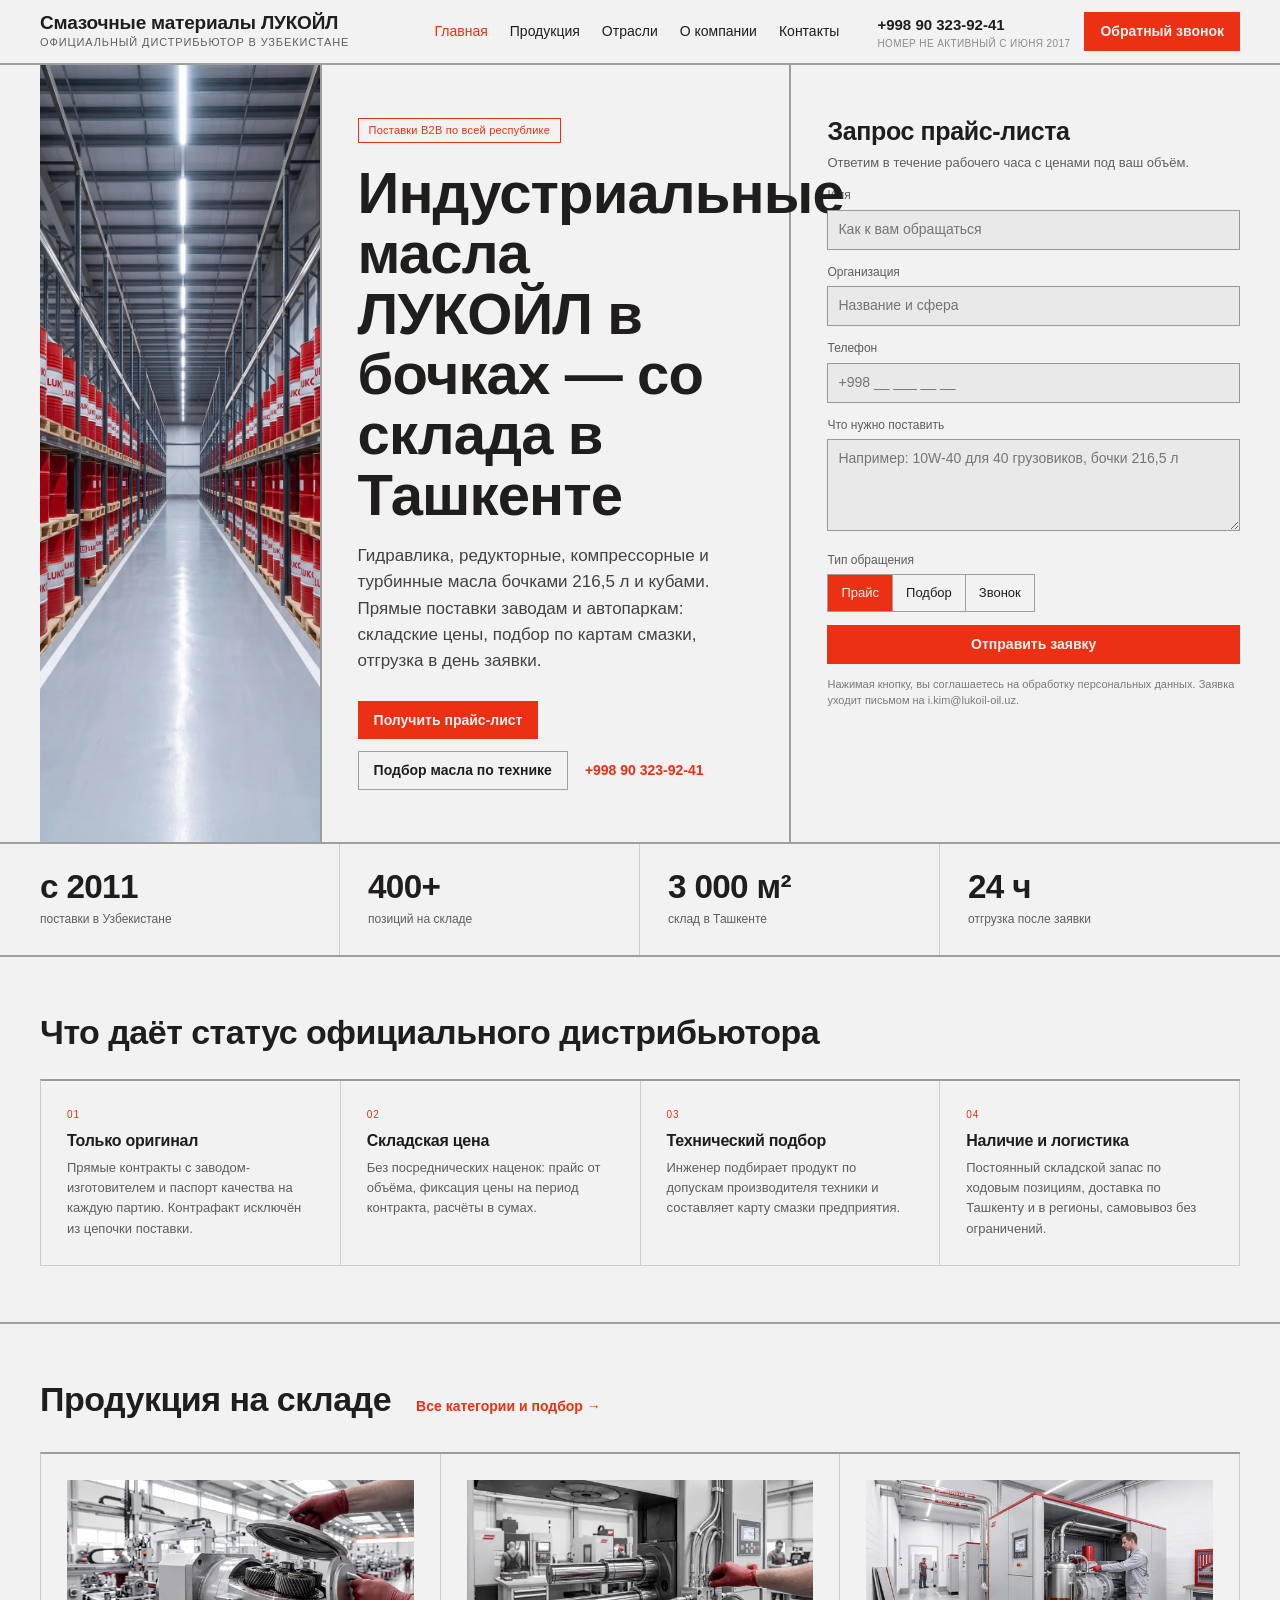
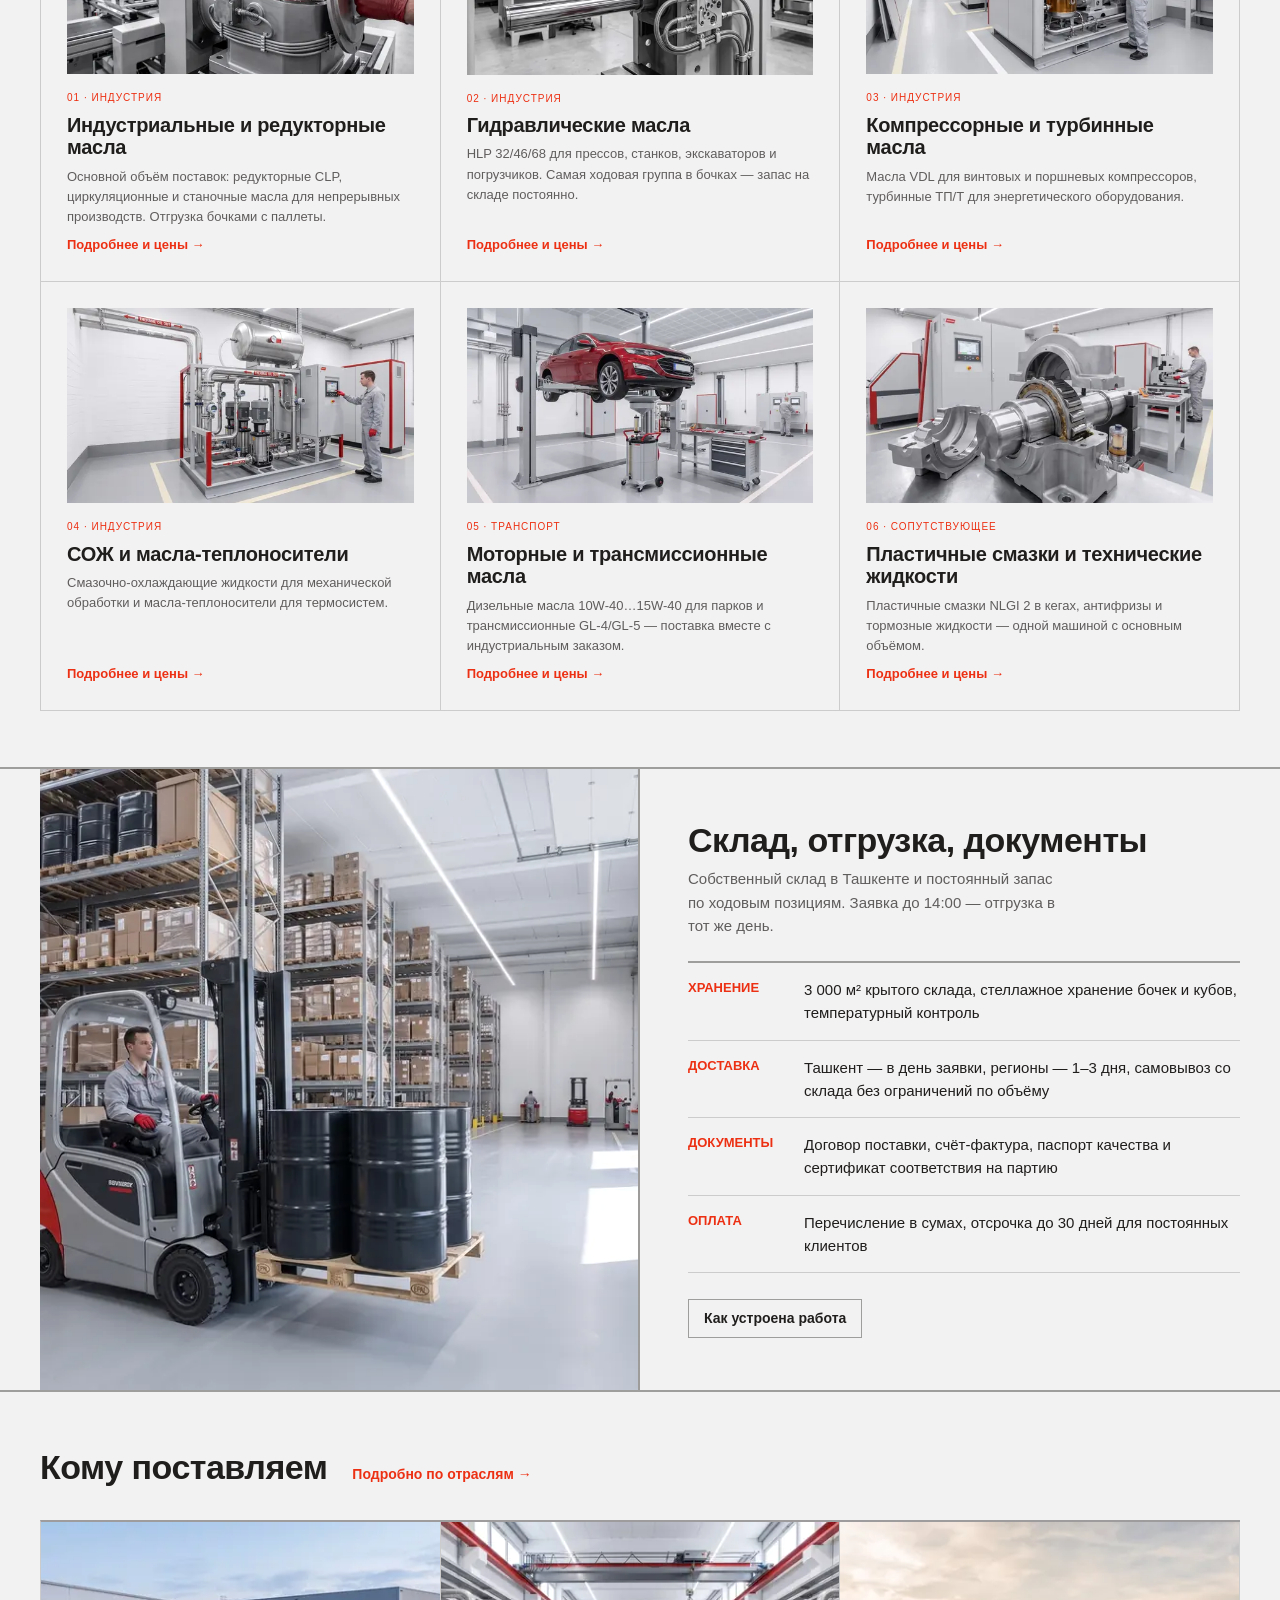
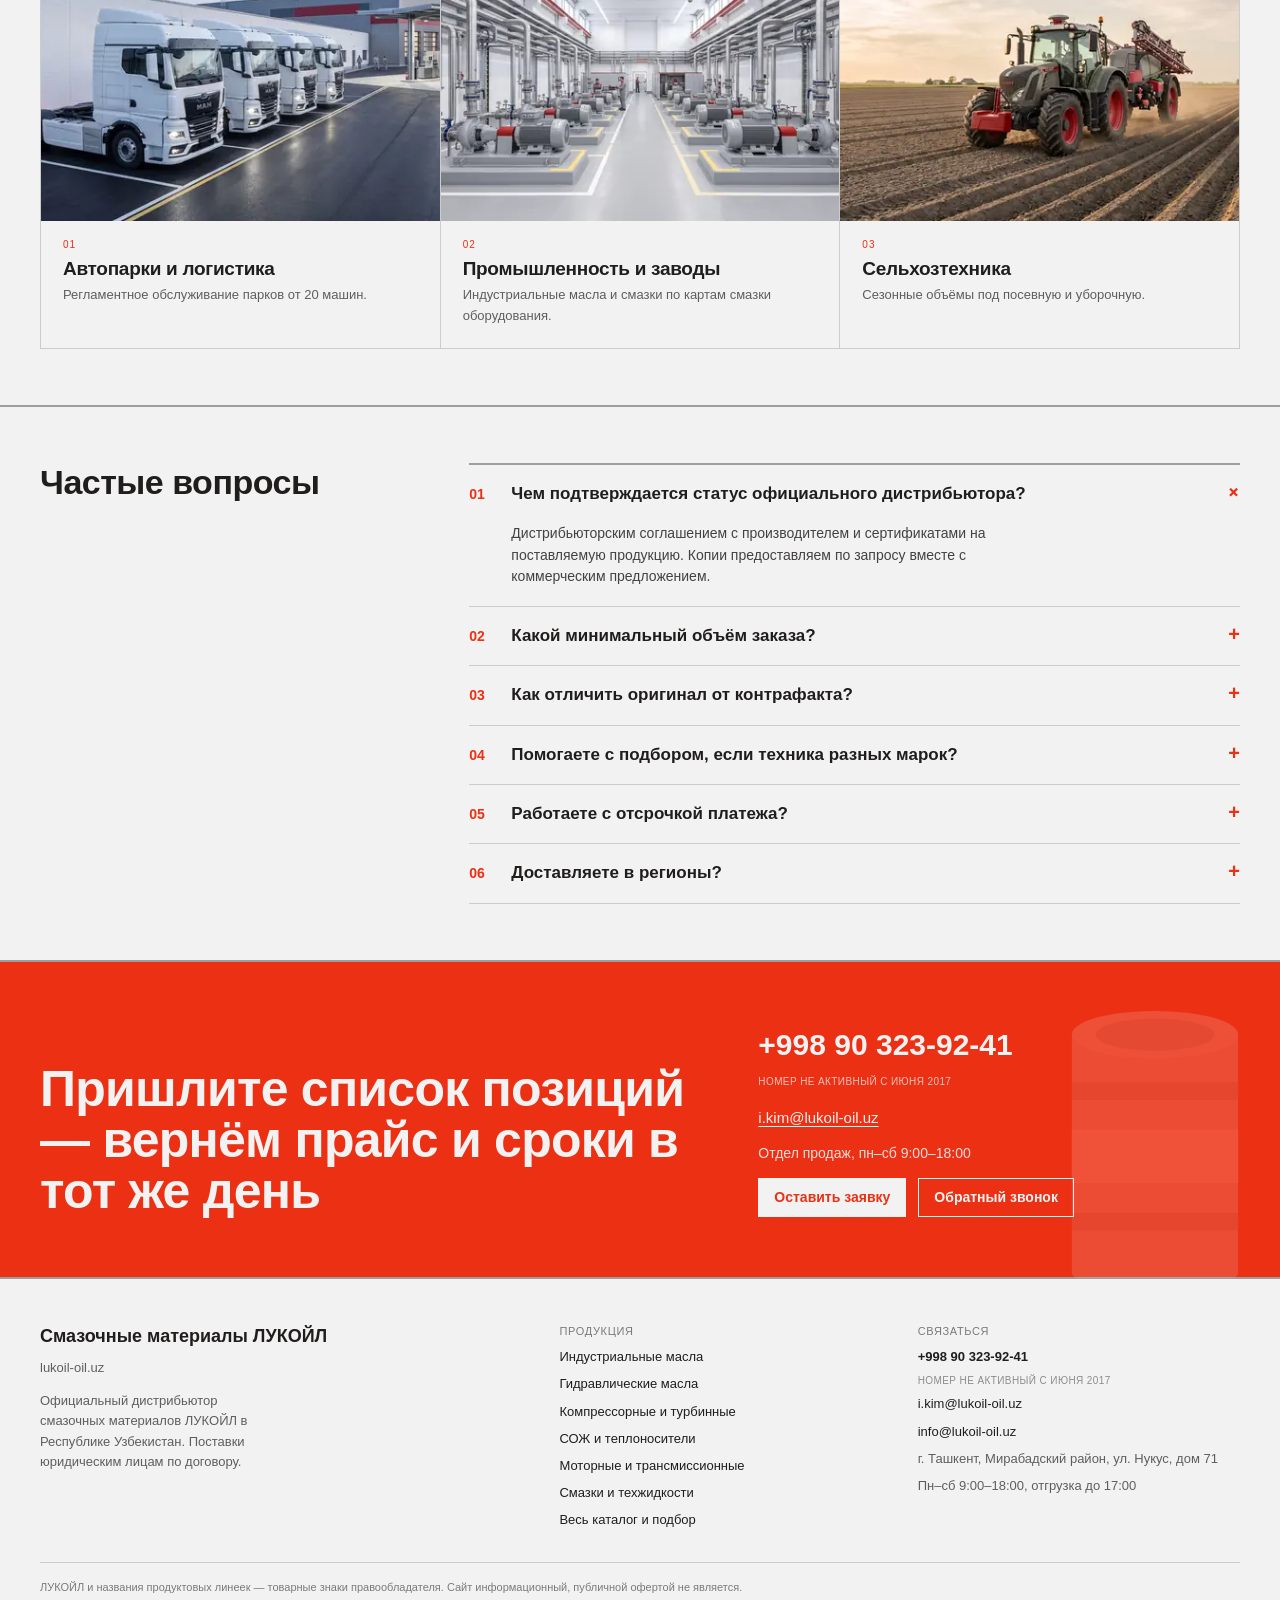
==== commit 868619cc: "Полоса цифр на всю ширину и починка сетки на средних экранах - статистика вынесена из тесной колонки" ====
--- a/index.html
+++ b/index.html
@@ -20,8 +20,8 @@
 <meta property="og:locale" content="ru_RU">
 <meta name="twitter:card" content="summary_large_image">
 <link rel="preload" href="fonts/golos-cyrillic.woff2" as="font" type="font/woff2" crossorigin>
-<link rel="preload" as="image" href="img/hero-drums.webp?v=10" type="image/webp" fetchpriority="high">
-<link rel="stylesheet" href="site.css?v=10">
+<link rel="preload" as="image" href="img/hero-drums.webp?v=13" type="image/webp" fetchpriority="high">
+<link rel="stylesheet" href="site.css?v=13">
 <link rel="icon" href="favicon.ico" sizes="any">
 <link rel="apple-touch-icon" href="apple-touch-icon.png">
 <script type="application/ld+json">[{"@context":"https://schema.org","@type":"Organization","@id":"https://lukoil-oil.uz/#org","name":"Смазочные материалы ЛУКОЙЛ — дистрибьютор в Узбекистане","url":"https://lukoil-oil.uz/","email":"i.kim@lukoil-oil.uz","telephone":"+998 90 323-92-41","address":{"@type":"PostalAddress","addressCountry":"UZ","addressLocality":"Ташкент","addressRegion":"Мирабадский район","streetAddress":"ул. Нукус, 71"},"areaServed":{"@type":"Country","name":"Узбекистан"}},{"@context":"https://schema.org","@type":"FAQPage","mainEntity":[{"@type":"Question","name":"Чем подтверждается статус официального дистрибьютора?","acceptedAnswer":{"@type":"Answer","text":"Дистрибьюторским соглашением с производителем и сертификатами на поставляемую продукцию. Копии предоставляем по запросу вместе с коммерческим предложением."}},{"@type":"Question","name":"Какой минимальный объём заказа?","acceptedAnswer":{"@type":"Answer","text":"Юридическим лицам отгружаем от одной бочки или сборного паллета. Для регулярных поставок действует отдельная сетка цен по объёму."}},{"@type":"Question","name":"Как отличить оригинал от контрафакта?","acceptedAnswer":{"@type":"Answer","text":"Каждая партия приходит с паспортом качества, на таре — заводская маркировка и номер партии, совпадающий с документами. При сомнениях сверяем номер по документам поставки."}},{"@type":"Question","name":"Помогаете с подбором, если техника разных марок?","acceptedAnswer":{"@type":"Answer","text":"Да. Инженер составляет карту смазки по паркам и производственным линиям и сводит номенклатуру к минимально возможному числу позиций без нарушения допусков."}},{"@type":"Question","name":"Работаете с отсрочкой платежа?","acceptedAnswer":{"@type":"Answer","text":"Для постоянных клиентов — отсрочка до 30 дней по договору поставки. Первая отгрузка обычно по предоплате или по факту."}},{"@type":"Question","name":"Доставляете в регионы?","acceptedAnswer":{"@type":"Answer","text":"Да, доставка по всей республике: Ташкент — в день заявки, регионы — 1–3 дня в зависимости от объёма и направления."}}]},{"@context":"https://schema.org","@type":"LocalBusiness","@id":"https://lukoil-oil.uz/#business","name":"Смазочные материалы ЛУКОЙЛ — Узбекистан","image":"https://lukoil-oil.uz/img/hero-drums.jpg","url":"https://lukoil-oil.uz/","telephone":"+998 90 323-92-41","email":"i.kim@lukoil-oil.uz","priceRange":"$$","address":{"@type":"PostalAddress","addressCountry":"UZ","addressLocality":"Ташкент","streetAddress":"ул. Нукус, 71"},"openingHours":"Mo-Sa 09:00-18:00"}]</script>
@@ -48,7 +48,7 @@
 </header>
 <main id="main">
 <section class="sec"><div class="wrap"><div class="hero">
-<div class="hero__media"><picture><source srcset="img/hero-drums.webp?v=10" type="image/webp"><img src="img/hero-drums.jpg?v=10" alt="Складские стеллажи с бочками смазочных материалов ЛУКОЙЛ" width="680" height="1904" decoding="async" fetchpriority="high"></picture></div>
+<div class="hero__media"><picture><source srcset="img/hero-drums.webp?v=13" type="image/webp"><img src="img/hero-drums.jpg?v=13" alt="Складские стеллажи с бочками смазочных материалов ЛУКОЙЛ" width="680" height="1904" decoding="async" fetchpriority="high"></picture></div>
 <div class="hero__l">
 <span class="tag tag-outline">Поставки B2B по всей республике</span>
 <h1>Индустриальные масла ЛУКОЙЛ в бочках — со склада в Ташкенте</h1>
@@ -60,7 +60,6 @@
 <a class="btn btn-secondary" href="products.html#finder">Подбор масла по технике</a>
 <a class="btn btn-ghost" href="tel:+998903239241">+998 90 323-92-41</a>
 </div>
-<div class="stats"><div><b>с 2011</b><span>поставки в Узбекистане</span></div><div><b>400+</b><span>позиций на складе</span></div><div><b>3 000 м²</b><span>склад в Ташкенте</span></div><div><b>24 ч</b><span>отгрузка после заявки</span></div></div>
 </div>
 <div class="hero__r" id="request"><div>
 <form class="form" data-mailform>
@@ -92,6 +91,7 @@
 </div>
 </div></div>
 </div></div></section>
+<section class="sec"><div class="wrap"><div class="stats"><div><b>с 2011</b><span>поставки в Узбекистане</span></div><div><b>400+</b><span>позиций на складе</span></div><div><b>3 000 м²</b><span>склад в Ташкенте</span></div><div><b>24 ч</b><span>отгрузка после заявки</span></div></div></div></section>
 <section class="sec"><div class="wrap sec-pad">
 <h2>Что даёт статус официального дистрибьютора</h2>
 <div class="grid g4" style="margin-top:28px"><div><div class="kicker" style="margin-bottom:10px">01</div><h3 style="font-size:16px">Только оригинал</h3><p class="small muted" style="margin:0">Прямые контракты с заводом-изготовителем и паспорт качества на каждую партию. Контрафакт исключён из цепочки поставки.</p></div><div><div class="kicker" style="margin-bottom:10px">02</div><h3 style="font-size:16px">Складская цена</h3><p class="small muted" style="margin:0">Без посреднических наценок: прайс от объёма, фиксация цены на период контракта, расчёты в сумах.</p></div><div><div class="kicker" style="margin-bottom:10px">03</div><h3 style="font-size:16px">Технический подбор</h3><p class="small muted" style="margin:0">Инженер подбирает продукт по допускам производителя техники и составляет карту смазки предприятия.</p></div><div><div class="kicker" style="margin-bottom:10px">04</div><h3 style="font-size:16px">Наличие и логистика</h3><p class="small muted" style="margin:0">Постоянный складской запас по ходовым позициям, доставка по Ташкенту и в регионы, самовывоз без ограничений.</p></div></div>
@@ -101,10 +101,10 @@
 <h2 style="margin:0">Продукция на складе</h2>
 <a class="btn btn-ghost" href="products.html">Все категории и подбор →</a>
 </div>
-<div class="grid g3"><a class="tile" href="industrial-oils.html"><div class="tile__ph grayscale"><picture><source srcset="img/ind-gears-t.webp?v=10" type="image/webp"><img src="img/ind-gears-t.jpg?v=10" alt="Открытый редуктор производственной линии" width="560" height="315" decoding="async" loading="lazy"></picture></div><div class="tile__body"><div class="kicker">01 · Индустрия</div><h3 style="font-size:20px;margin:0">Индустриальные и редукторные масла</h3><p class="small muted" style="margin:0">Основной объём поставок: редукторные CLP, циркуляционные и станочные масла для непрерывных производств. Отгрузка бочками с паллеты.</p><div class="tile__more">Подробнее и цены →</div></div></a><a class="tile" href="hydraulic-oils.html"><div class="tile__ph grayscale"><picture><source srcset="img/ind-cnc-t.webp?v=10" type="image/webp"><img src="img/ind-cnc-t.jpg?v=10" alt="Гидравлические цилиндры промышленного пресса" width="560" height="315" decoding="async" loading="lazy"></picture></div><div class="tile__body"><div class="kicker">02 · Индустрия</div><h3 style="font-size:20px;margin:0">Гидравлические масла</h3><p class="small muted" style="margin:0">HLP 32/46/68 для прессов, станков, экскаваторов и погрузчиков. Самая ходовая группа в бочках — запас на складе постоянно.</p><div class="tile__more">Подробнее и цены →</div></div></a><a class="tile" href="compressor-turbine-oils.html"><div class="tile__ph grayscale"><picture><source srcset="img/ind-compressor-t.webp?v=10" type="image/webp"><img src="img/ind-compressor-t.jpg?v=10" alt="Компрессорная установка с маслосистемой" width="560" height="315" decoding="async" loading="lazy"></picture></div><div class="tile__body"><div class="kicker">03 · Индустрия</div><h3 style="font-size:20px;margin:0">Компрессорные и турбинные масла</h3><p class="small muted" style="margin:0">Масла VDL для винтовых и поршневых компрессоров, турбинные ТП/Т для энергетического оборудования.</p><div class="tile__more">Подробнее и цены →</div></div></a><a class="tile" href="coolants.html"><div class="tile__ph grayscale"><picture><source srcset="img/ind-boiler-t.webp?v=10" type="image/webp"><img src="img/ind-boiler-t.jpg?v=10" alt="Термомасляная установка производственного цеха" width="560" height="315" decoding="async" loading="lazy"></picture></div><div class="tile__body"><div class="kicker">04 · Индустрия</div><h3 style="font-size:20px;margin:0">СОЖ и масла-теплоносители</h3><p class="small muted" style="margin:0">Смазочно-охлаждающие жидкости для механической обработки и масла-теплоносители для термосистем.</p><div class="tile__more">Подробнее и цены →</div></div></a><a class="tile" href="motor-transmission-oils.html"><div class="tile__ph grayscale"><picture><source srcset="img/ind-transmission-t.webp?v=10" type="image/webp"><img src="img/ind-transmission-t.jpg?v=10" alt="Сервисная зона обслуживания транспорта" width="560" height="315" decoding="async" loading="lazy"></picture></div><div class="tile__body"><div class="kicker">05 · Транспорт</div><h3 style="font-size:20px;margin:0">Моторные и трансмиссионные масла</h3><p class="small muted" style="margin:0">Дизельные масла 10W-40…15W-40 для парков и трансмиссионные GL-4/GL-5 — поставка вместе с индустриальным заказом.</p><div class="tile__more">Подробнее и цены →</div></div></a><a class="tile" href="greases.html"><div class="tile__ph grayscale"><picture><source srcset="img/ind-bearing-t.webp?v=10" type="image/webp"><img src="img/ind-bearing-t.jpg?v=10" alt="Подшипниковый узел на валу в разъёмном корпусе" width="560" height="315" decoding="async" loading="lazy"></picture></div><div class="tile__body"><div class="kicker">06 · Сопутствующее</div><h3 style="font-size:20px;margin:0">Пластичные смазки и технические жидкости</h3><p class="small muted" style="margin:0">Пластичные смазки NLGI 2 в кегах, антифризы и тормозные жидкости — одной машиной с основным объёмом.</p><div class="tile__more">Подробнее и цены →</div></div></a></div>
+<div class="grid g3"><a class="tile" href="industrial-oils.html"><div class="tile__ph grayscale"><picture><source srcset="img/ind-gears-t.webp?v=13" type="image/webp"><img src="img/ind-gears-t.jpg?v=13" alt="Открытый редуктор производственной линии" width="560" height="315" decoding="async" loading="lazy"></picture></div><div class="tile__body"><div class="kicker">01 · Индустрия</div><h3 style="font-size:20px;margin:0">Индустриальные и редукторные масла</h3><p class="small muted" style="margin:0">Основной объём поставок: редукторные CLP, циркуляционные и станочные масла для непрерывных производств. Отгрузка бочками с паллеты.</p><div class="tile__more">Подробнее и цены →</div></div></a><a class="tile" href="hydraulic-oils.html"><div class="tile__ph grayscale"><picture><source srcset="img/ind-cnc-t.webp?v=13" type="image/webp"><img src="img/ind-cnc-t.jpg?v=13" alt="Гидравлические цилиндры промышленного пресса" width="560" height="315" decoding="async" loading="lazy"></picture></div><div class="tile__body"><div class="kicker">02 · Индустрия</div><h3 style="font-size:20px;margin:0">Гидравлические масла</h3><p class="small muted" style="margin:0">HLP 32/46/68 для прессов, станков, экскаваторов и погрузчиков. Самая ходовая группа в бочках — запас на складе постоянно.</p><div class="tile__more">Подробнее и цены →</div></div></a><a class="tile" href="compressor-turbine-oils.html"><div class="tile__ph grayscale"><picture><source srcset="img/ind-compressor-t.webp?v=13" type="image/webp"><img src="img/ind-compressor-t.jpg?v=13" alt="Компрессорная установка с маслосистемой" width="560" height="315" decoding="async" loading="lazy"></picture></div><div class="tile__body"><div class="kicker">03 · Индустрия</div><h3 style="font-size:20px;margin:0">Компрессорные и турбинные масла</h3><p class="small muted" style="margin:0">Масла VDL для винтовых и поршневых компрессоров, турбинные ТП/Т для энергетического оборудования.</p><div class="tile__more">Подробнее и цены →</div></div></a><a class="tile" href="coolants.html"><div class="tile__ph grayscale"><picture><source srcset="img/ind-boiler-t.webp?v=13" type="image/webp"><img src="img/ind-boiler-t.jpg?v=13" alt="Термомасляная установка производственного цеха" width="560" height="315" decoding="async" loading="lazy"></picture></div><div class="tile__body"><div class="kicker">04 · Индустрия</div><h3 style="font-size:20px;margin:0">СОЖ и масла-теплоносители</h3><p class="small muted" style="margin:0">Смазочно-охлаждающие жидкости для механической обработки и масла-теплоносители для термосистем.</p><div class="tile__more">Подробнее и цены →</div></div></a><a class="tile" href="motor-transmission-oils.html"><div class="tile__ph grayscale"><picture><source srcset="img/ind-transmission-t.webp?v=13" type="image/webp"><img src="img/ind-transmission-t.jpg?v=13" alt="Сервисная зона обслуживания транспорта" width="560" height="315" decoding="async" loading="lazy"></picture></div><div class="tile__body"><div class="kicker">05 · Транспорт</div><h3 style="font-size:20px;margin:0">Моторные и трансмиссионные масла</h3><p class="small muted" style="margin:0">Дизельные масла 10W-40…15W-40 для парков и трансмиссионные GL-4/GL-5 — поставка вместе с индустриальным заказом.</p><div class="tile__more">Подробнее и цены →</div></div></a><a class="tile" href="greases.html"><div class="tile__ph grayscale"><picture><source srcset="img/ind-bearing-t.webp?v=13" type="image/webp"><img src="img/ind-bearing-t.jpg?v=13" alt="Подшипниковый узел на валу в разъёмном корпусе" width="560" height="315" decoding="async" loading="lazy"></picture></div><div class="tile__body"><div class="kicker">06 · Сопутствующее</div><h3 style="font-size:20px;margin:0">Пластичные смазки и технические жидкости</h3><p class="small muted" style="margin:0">Пластичные смазки NLGI 2 в кегах, антифризы и тормозные жидкости — одной машиной с основным объёмом.</p><div class="tile__more">Подробнее и цены →</div></div></a></div>
 </div></section>
 <section class="sec"><div class="wrap"><div class="split">
-<div class="split__media grayscale"><picture><source srcset="img/bottling.webp?v=10" type="image/webp"><img src="img/bottling.jpg?v=10" alt="Погрузчик с паллетой бочек на складе" width="1120" height="630" decoding="async" loading="lazy"></picture></div>
+<div class="split__media grayscale"><picture><source srcset="img/bottling.webp?v=13" type="image/webp"><img src="img/bottling.jpg?v=13" alt="Погрузчик с паллетой бочек на складе" width="1120" height="630" decoding="async" loading="lazy"></picture></div>
 <div class="split__body">
 <h2>Склад, отгрузка, документы</h2>
 <p class="muted" style="max-width:46ch;font-size:15px">Собственный склад в Ташкенте и постоянный
@@ -118,7 +118,7 @@
 <h2 style="margin:0">Кому поставляем</h2>
 <a class="btn btn-ghost" href="industries.html">Подробно по отраслям →</a>
 </div>
-<div class="who"><a href="industries.html"><div class="who__ph grayscale"><picture><source srcset="img/fleet-t.webp?v=10" type="image/webp"><img src="img/fleet-t.jpg?v=10" alt="Колонна седельных тягачей на площадке предприятия" width="560" height="315" decoding="async" loading="lazy"></picture></div><div class="who__body"><div class="kicker">01</div><h3 style="font-size:19px;margin:6px 0 6px">Автопарки и логистика</h3><p class="small muted" style="margin:0">Регламентное обслуживание парков от 20 машин.</p></div></a><a href="industries.html"><div class="who__ph grayscale"><picture><source srcset="img/ind-pumps-t.webp?v=10" type="image/webp"><img src="img/ind-pumps-t.jpg?v=10" alt="Ряды насосов в производственном цехе" width="560" height="315" decoding="async" loading="lazy"></picture></div><div class="who__body"><div class="kicker">02</div><h3 style="font-size:19px;margin:6px 0 6px">Промышленность и заводы</h3><p class="small muted" style="margin:0">Индустриальные масла и смазки по картам смазки оборудования.</p></div></a><a href="industries.html"><div class="who__ph grayscale"><picture><source srcset="img/agro-t.webp?v=10" type="image/webp"><img src="img/agro-t.jpg?v=10" alt="Трактор с опрыскивателем на обработанном поле" width="560" height="315" decoding="async" loading="lazy"></picture></div><div class="who__body"><div class="kicker">03</div><h3 style="font-size:19px;margin:6px 0 6px">Сельхозтехника</h3><p class="small muted" style="margin:0">Сезонные объёмы под посевную и уборочную.</p></div></a></div>
+<div class="who"><a href="industries.html"><div class="who__ph grayscale"><picture><source srcset="img/fleet-t.webp?v=13" type="image/webp"><img src="img/fleet-t.jpg?v=13" alt="Колонна седельных тягачей на площадке предприятия" width="560" height="315" decoding="async" loading="lazy"></picture></div><div class="who__body"><div class="kicker">01</div><h3 style="font-size:19px;margin:6px 0 6px">Автопарки и логистика</h3><p class="small muted" style="margin:0">Регламентное обслуживание парков от 20 машин.</p></div></a><a href="industries.html"><div class="who__ph grayscale"><picture><source srcset="img/ind-pumps-t.webp?v=13" type="image/webp"><img src="img/ind-pumps-t.jpg?v=13" alt="Ряды насосов в производственном цехе" width="560" height="315" decoding="async" loading="lazy"></picture></div><div class="who__body"><div class="kicker">02</div><h3 style="font-size:19px;margin:6px 0 6px">Промышленность и заводы</h3><p class="small muted" style="margin:0">Индустриальные масла и смазки по картам смазки оборудования.</p></div></a><a href="industries.html"><div class="who__ph grayscale"><picture><source srcset="img/agro-t.webp?v=13" type="image/webp"><img src="img/agro-t.jpg?v=13" alt="Трактор с опрыскивателем на обработанном поле" width="560" height="315" decoding="async" loading="lazy"></picture></div><div class="who__body"><div class="kicker">03</div><h3 style="font-size:19px;margin:6px 0 6px">Сельхозтехника</h3><p class="small muted" style="margin:0">Сезонные объёмы под посевную и уборочную.</p></div></a></div>
 </div></section>
 <section class="sec"><div class="wrap sec-pad"
 style="display:grid;grid-template-columns:1fr 2fr;gap:44px" data-faqgrid>
@@ -202,6 +202,6 @@
 <a href="tel:+998903239241">Позвонить</a>
 <a href="mailto:i.kim@lukoil-oil.uz">Написать</a>
 </nav>
-<script src="site.js?v=10" defer></script>
+<script src="site.js?v=13" defer></script>
 </body>
 </html>
--- a/site.css
+++ b/site.css
@@ -70,7 +70,8 @@
 /* — кнопки — */
 .btn{display:inline-flex;align-items:center;justify-content:center;gap:6px;cursor:pointer;
   text-decoration:none;font-family:var(--font);font-weight:800;font-size:14px;line-height:1.2;
-  color:var(--text);background:transparent;border:1px solid transparent;padding:10px 15px;border-radius:0}
+  color:var(--text);background:transparent;border:1px solid transparent;padding:10px 15px;
+  border-radius:0;white-space:nowrap}
 .btn-primary{background:var(--accent);color:var(--bg)}
 .btn-primary:hover{background:var(--accent-600);color:var(--bg)}
 .btn-primary:active{background:var(--accent-700)}
@@ -140,6 +141,7 @@
 
 /* — герой — */
 .hero{display:grid;grid-template-columns:minmax(280px,22vw) 1.1fr 1.05fr}
+.hero>*{min-width:0}
 .hero__media{position:relative;border-right:2px solid var(--divider);min-height:100%}
 .hero__media picture,.hero__media img{position:absolute;inset:0;width:100%;height:100%;object-fit:cover}
 .hero__l{padding:52px 40px 52px 36px;border-right:2px solid var(--divider)}
@@ -157,12 +159,13 @@
 .withdrum .drum{width:15px;height:24px;color:var(--accent);flex:none}
 
 /* — статы — */
-.stats{display:grid;grid-template-columns:repeat(4,1fr);margin-top:44px;border-top:2px solid var(--divider)}
-.stats>div{padding:18px 18px 0 0;border-right:1px solid var(--hair)}
-.stats>div:last-child{border-right:0;padding-right:0}
-.stats>div+div{padding-left:18px}
-.stats b{display:block;font-weight:800;font-size:clamp(24px,3vw,34px);line-height:1}
-.stats span{font-size:12px;color:var(--n700)}
+.stats{display:grid;grid-template-columns:repeat(4,1fr)}
+.stats>div{padding:26px 28px 26px 0;border-right:1px solid var(--hair)}
+.stats>div:last-child{border-right:0}
+.stats>div+div{padding-left:28px}
+.stats b{display:block;font-weight:800;font-size:clamp(26px,2.6vw,38px);line-height:1.05;
+  white-space:nowrap;letter-spacing:-.02em}
+.stats span{display:block;font-size:12px;color:var(--n700);margin-top:5px}
 
 /* — сетка с правилами — */
 .grid{display:grid;border-top:2px solid var(--divider);border-left:1px solid var(--hair)}
@@ -276,6 +279,19 @@
 .form{display:flex;flex-direction:column;gap:13px}
 .ok{border:2px solid var(--accent);padding:28px;display:flex;flex-direction:column;gap:12px}
 
+@media (max-width:1180px){
+  /* на средних экранах три колонки тесны — фотополоса уходит, остаётся текст и форма */
+  .hero{grid-template-columns:1.3fr 1fr}
+  .hero__media{display:none}
+  .hero__l{padding-left:0}
+}
+@media (max-width:1120px){
+  .hdr__in{gap:16px}
+  .nav a{padding:6px 7px;font-size:13px}
+  .hdr__tel b{font-size:14px}
+  .hdr__cta{gap:10px}
+  .btn{padding:10px 12px}
+}
 @media (max-width:1080px){
   .g4{grid-template-columns:repeat(2,1fr)}
   .prod{grid-template-columns:repeat(3,1fr)}
@@ -304,9 +320,11 @@
   .g3,.g2{grid-template-columns:repeat(2,1fr)}
   .grid>*{padding:20px}
   .sec-pad{padding-top:36px;padding-bottom:36px}
-  .stats{grid-template-columns:repeat(2,1fr);margin-top:30px}
-  .stats>div{padding:14px 14px 14px 0;border-bottom:1px solid var(--hair)}
-  .stats>div+div{padding-left:14px}
+  .stats{grid-template-columns:repeat(2,1fr)}
+  .stats>div{padding:18px 16px 18px 0;border-bottom:1px solid var(--hair)}
+  .stats>div+div{padding-left:16px}
+  .stats>div:nth-child(2n){border-right:0}
+  .stats>div:nth-child(n+3){border-bottom:0}
   .foot__grid{grid-template-columns:1fr 1fr;gap:26px}
 }
 /* — схлопывание инлайновых сеток из шаблонов — */
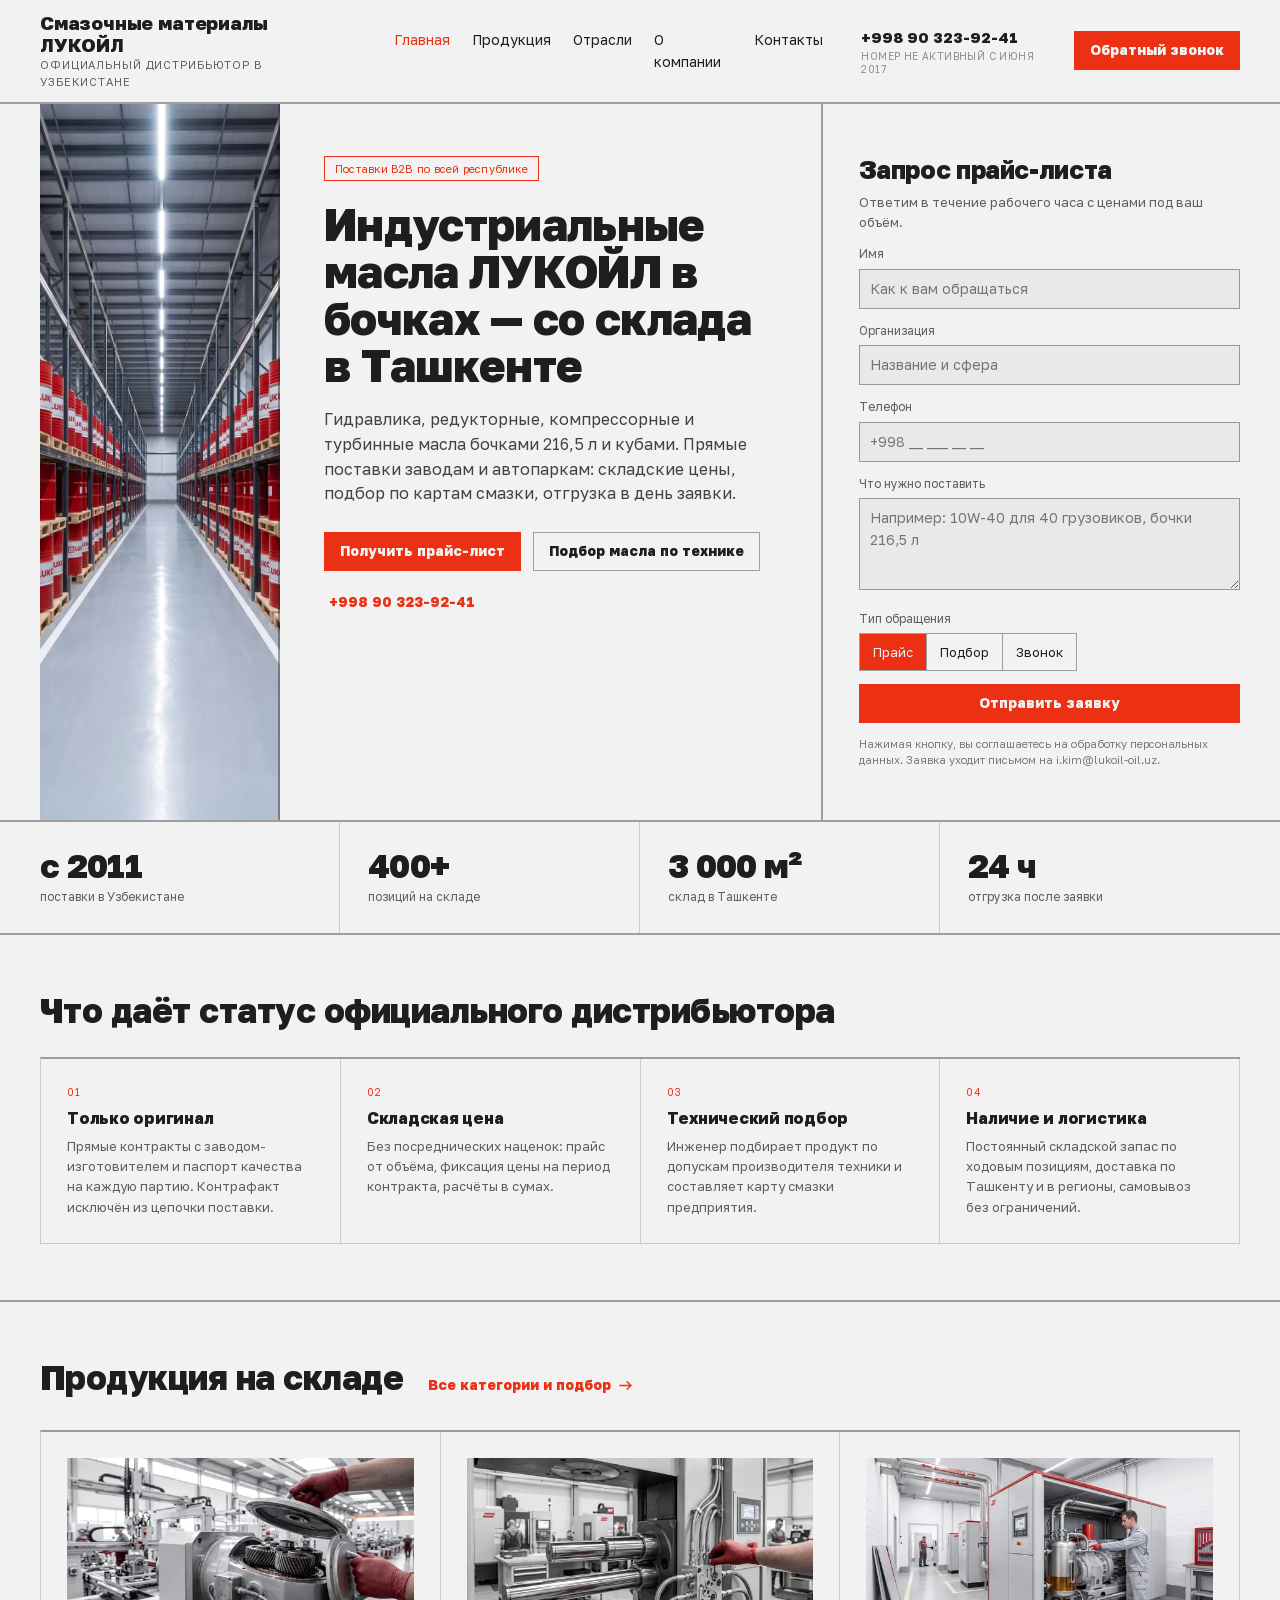
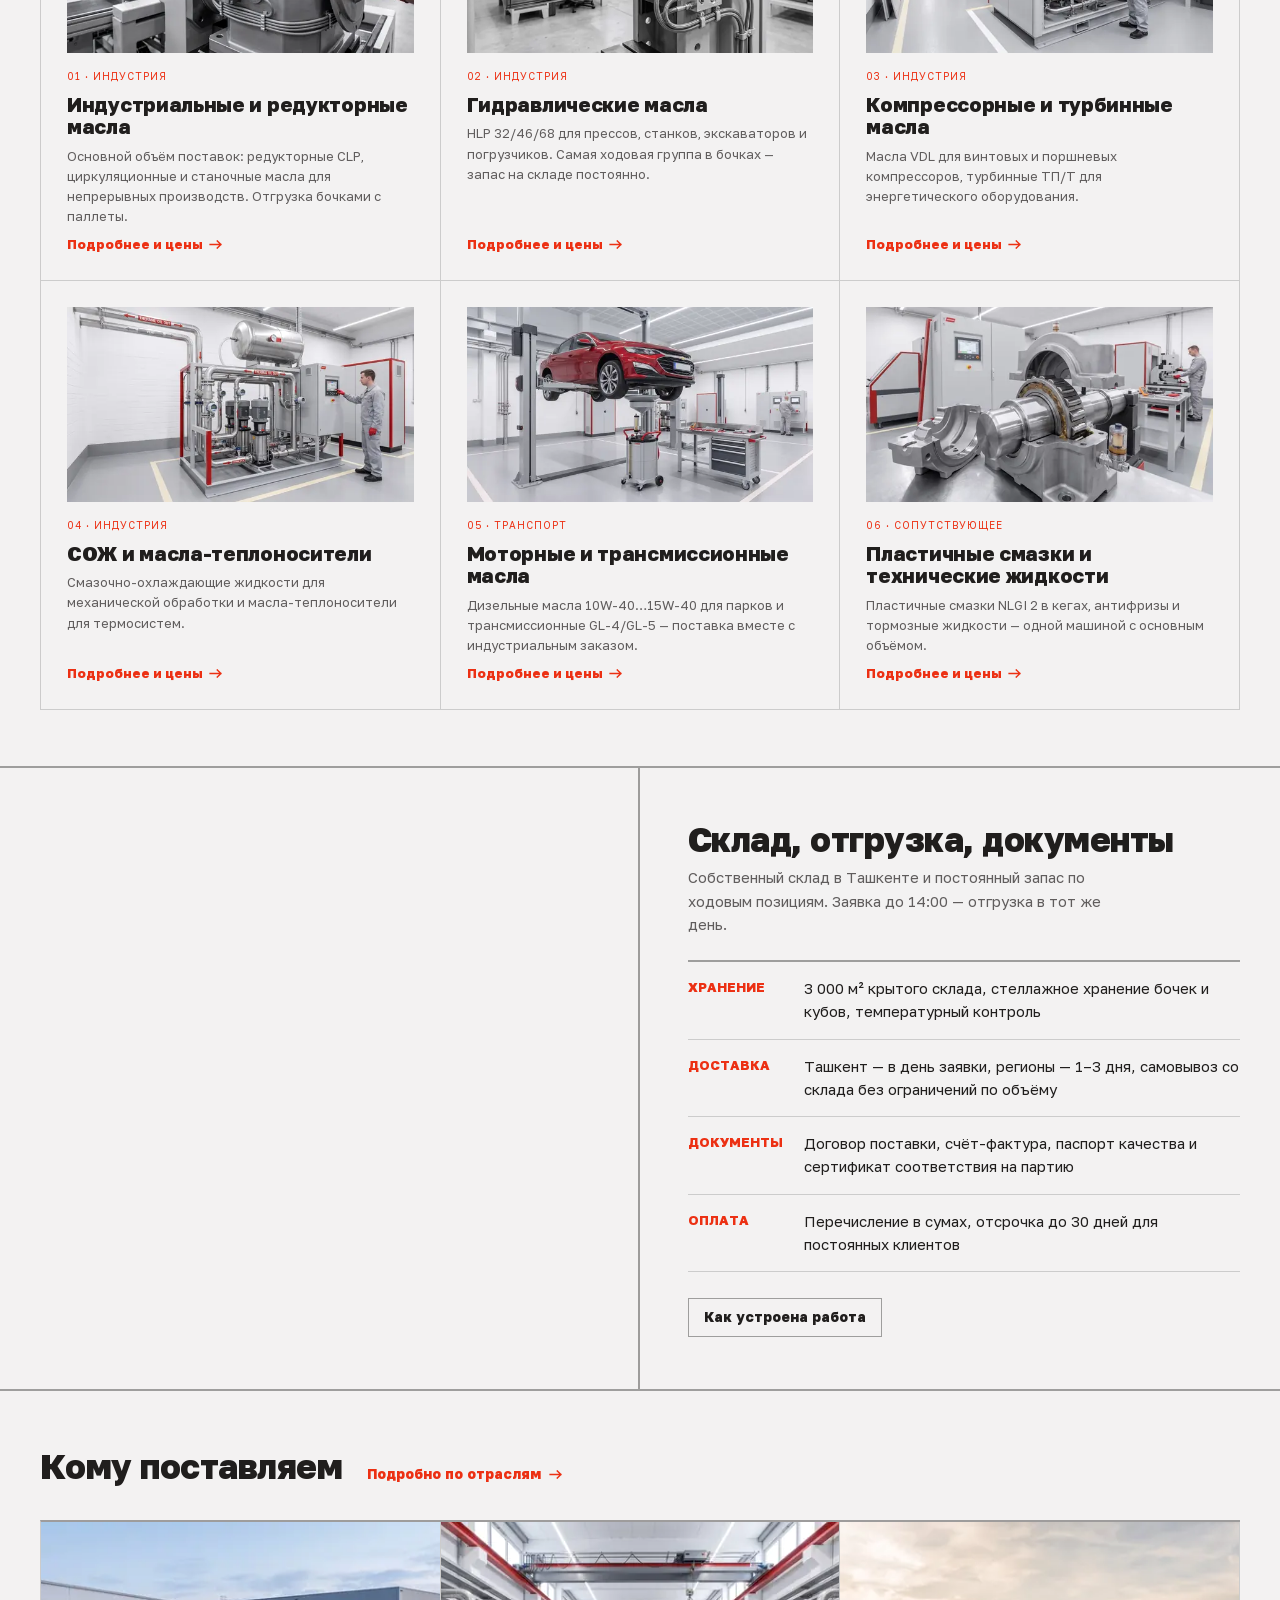
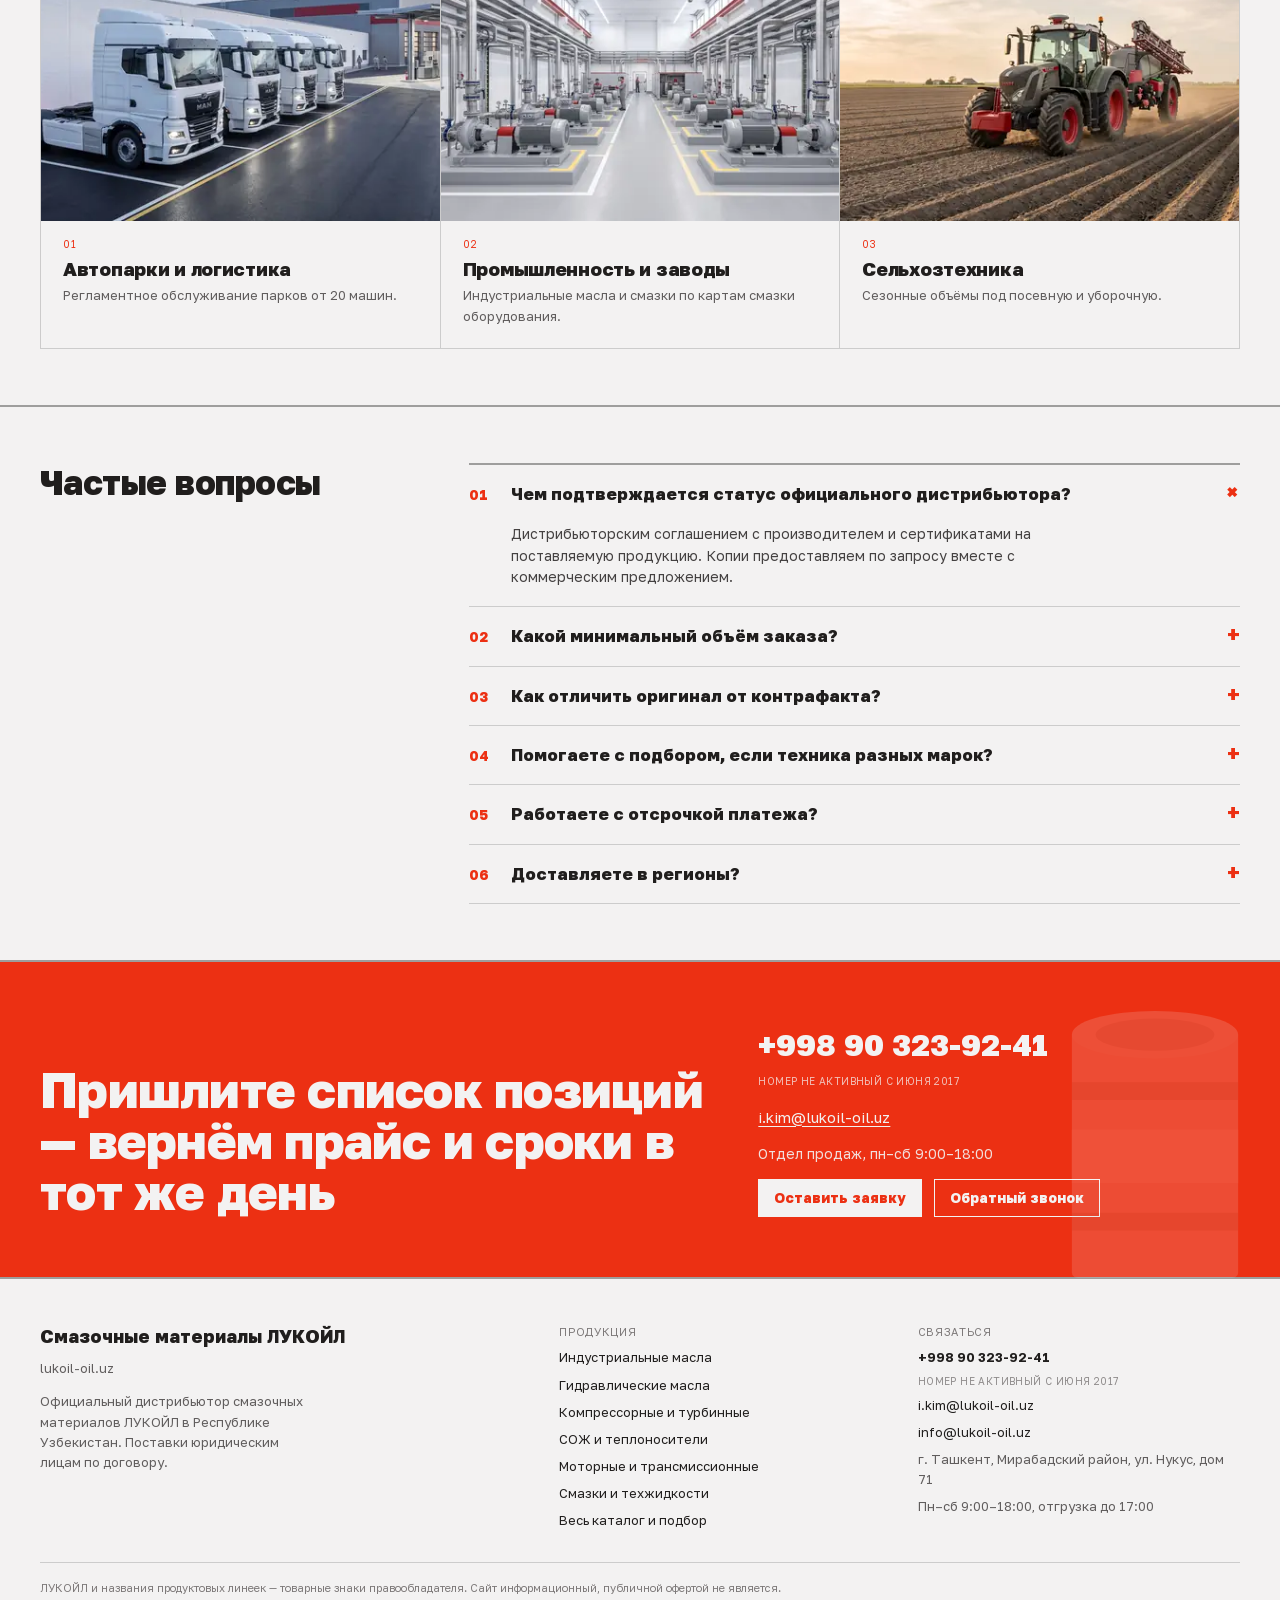
==== commit 48a15f7b: "Оптимизация скорости и правка типографики первого экрана Скорость: - шрифты сабсетятся по реальному " ====
--- a/index.html
+++ b/index.html
@@ -19,9 +19,10 @@
 <meta property="og:image" content="https://lukoil-oil.uz/img/hero-drums.jpg">
 <meta property="og:locale" content="ru_RU">
 <meta name="twitter:card" content="summary_large_image">
-<link rel="preload" href="fonts/golos-cyrillic.woff2" as="font" type="font/woff2" crossorigin>
-<link rel="preload" as="image" href="img/hero-drums.webp?v=13" type="image/webp" fetchpriority="high">
-<link rel="stylesheet" href="site.css?v=13">
+<link rel="preload" href="fonts/golos-cyr.woff2" as="font" type="font/woff2" crossorigin>
+<link rel="preload" href="fonts/golos-lat.woff2" as="font" type="font/woff2" crossorigin>
+<link rel="preload" as="image" href="img/hero-drums.webp?v=17" type="image/webp" fetchpriority="high" media="(min-width:1181px)">
+<link rel="stylesheet" href="site.css?v=17">
 <link rel="icon" href="favicon.ico" sizes="any">
 <link rel="apple-touch-icon" href="apple-touch-icon.png">
 <script type="application/ld+json">[{"@context":"https://schema.org","@type":"Organization","@id":"https://lukoil-oil.uz/#org","name":"Смазочные материалы ЛУКОЙЛ — дистрибьютор в Узбекистане","url":"https://lukoil-oil.uz/","email":"i.kim@lukoil-oil.uz","telephone":"+998 90 323-92-41","address":{"@type":"PostalAddress","addressCountry":"UZ","addressLocality":"Ташкент","addressRegion":"Мирабадский район","streetAddress":"ул. Нукус, 71"},"areaServed":{"@type":"Country","name":"Узбекистан"}},{"@context":"https://schema.org","@type":"FAQPage","mainEntity":[{"@type":"Question","name":"Чем подтверждается статус официального дистрибьютора?","acceptedAnswer":{"@type":"Answer","text":"Дистрибьюторским соглашением с производителем и сертификатами на поставляемую продукцию. Копии предоставляем по запросу вместе с коммерческим предложением."}},{"@type":"Question","name":"Какой минимальный объём заказа?","acceptedAnswer":{"@type":"Answer","text":"Юридическим лицам отгружаем от одной бочки или сборного паллета. Для регулярных поставок действует отдельная сетка цен по объёму."}},{"@type":"Question","name":"Как отличить оригинал от контрафакта?","acceptedAnswer":{"@type":"Answer","text":"Каждая партия приходит с паспортом качества, на таре — заводская маркировка и номер партии, совпадающий с документами. При сомнениях сверяем номер по документам поставки."}},{"@type":"Question","name":"Помогаете с подбором, если техника разных марок?","acceptedAnswer":{"@type":"Answer","text":"Да. Инженер составляет карту смазки по паркам и производственным линиям и сводит номенклатуру к минимально возможному числу позиций без нарушения допусков."}},{"@type":"Question","name":"Работаете с отсрочкой платежа?","acceptedAnswer":{"@type":"Answer","text":"Для постоянных клиентов — отсрочка до 30 дней по договору поставки. Первая отгрузка обычно по предоплате или по факту."}},{"@type":"Question","name":"Доставляете в регионы?","acceptedAnswer":{"@type":"Answer","text":"Да, доставка по всей республике: Ташкент — в день заявки, регионы — 1–3 дня в зависимости от объёма и направления."}}]},{"@context":"https://schema.org","@type":"LocalBusiness","@id":"https://lukoil-oil.uz/#business","name":"Смазочные материалы ЛУКОЙЛ — Узбекистан","image":"https://lukoil-oil.uz/img/hero-drums.jpg","url":"https://lukoil-oil.uz/","telephone":"+998 90 323-92-41","email":"i.kim@lukoil-oil.uz","priceRange":"$$","address":{"@type":"PostalAddress","addressCountry":"UZ","addressLocality":"Ташкент","streetAddress":"ул. Нукус, 71"},"openingHours":"Mo-Sa 09:00-18:00"}]</script>
@@ -48,7 +49,7 @@
 </header>
 <main id="main">
 <section class="sec"><div class="wrap"><div class="hero">
-<div class="hero__media"><picture><source srcset="img/hero-drums.webp?v=13" type="image/webp"><img src="img/hero-drums.jpg?v=13" alt="Складские стеллажи с бочками смазочных материалов ЛУКОЙЛ" width="680" height="1904" decoding="async" fetchpriority="high"></picture></div>
+<div class="hero__media" role="img" aria-label="Складские стеллажи с бочками смазочных материалов ЛУКОЙЛ"></div>
 <div class="hero__l">
 <span class="tag tag-outline">Поставки B2B по всей республике</span>
 <h1>Индустриальные масла ЛУКОЙЛ в бочках — со склада в Ташкенте</h1>
@@ -99,12 +100,12 @@
 <section class="sec"><div class="wrap sec-pad">
 <div style="display:flex;align-items:baseline;gap:20px;flex-wrap:wrap;margin-bottom:26px">
 <h2 style="margin:0">Продукция на складе</h2>
-<a class="btn btn-ghost" href="products.html">Все категории и подбор →</a>
-</div>
-<div class="grid g3"><a class="tile" href="industrial-oils.html"><div class="tile__ph grayscale"><picture><source srcset="img/ind-gears-t.webp?v=13" type="image/webp"><img src="img/ind-gears-t.jpg?v=13" alt="Открытый редуктор производственной линии" width="560" height="315" decoding="async" loading="lazy"></picture></div><div class="tile__body"><div class="kicker">01 · Индустрия</div><h3 style="font-size:20px;margin:0">Индустриальные и редукторные масла</h3><p class="small muted" style="margin:0">Основной объём поставок: редукторные CLP, циркуляционные и станочные масла для непрерывных производств. Отгрузка бочками с паллеты.</p><div class="tile__more">Подробнее и цены →</div></div></a><a class="tile" href="hydraulic-oils.html"><div class="tile__ph grayscale"><picture><source srcset="img/ind-cnc-t.webp?v=13" type="image/webp"><img src="img/ind-cnc-t.jpg?v=13" alt="Гидравлические цилиндры промышленного пресса" width="560" height="315" decoding="async" loading="lazy"></picture></div><div class="tile__body"><div class="kicker">02 · Индустрия</div><h3 style="font-size:20px;margin:0">Гидравлические масла</h3><p class="small muted" style="margin:0">HLP 32/46/68 для прессов, станков, экскаваторов и погрузчиков. Самая ходовая группа в бочках — запас на складе постоянно.</p><div class="tile__more">Подробнее и цены →</div></div></a><a class="tile" href="compressor-turbine-oils.html"><div class="tile__ph grayscale"><picture><source srcset="img/ind-compressor-t.webp?v=13" type="image/webp"><img src="img/ind-compressor-t.jpg?v=13" alt="Компрессорная установка с маслосистемой" width="560" height="315" decoding="async" loading="lazy"></picture></div><div class="tile__body"><div class="kicker">03 · Индустрия</div><h3 style="font-size:20px;margin:0">Компрессорные и турбинные масла</h3><p class="small muted" style="margin:0">Масла VDL для винтовых и поршневых компрессоров, турбинные ТП/Т для энергетического оборудования.</p><div class="tile__more">Подробнее и цены →</div></div></a><a class="tile" href="coolants.html"><div class="tile__ph grayscale"><picture><source srcset="img/ind-boiler-t.webp?v=13" type="image/webp"><img src="img/ind-boiler-t.jpg?v=13" alt="Термомасляная установка производственного цеха" width="560" height="315" decoding="async" loading="lazy"></picture></div><div class="tile__body"><div class="kicker">04 · Индустрия</div><h3 style="font-size:20px;margin:0">СОЖ и масла-теплоносители</h3><p class="small muted" style="margin:0">Смазочно-охлаждающие жидкости для механической обработки и масла-теплоносители для термосистем.</p><div class="tile__more">Подробнее и цены →</div></div></a><a class="tile" href="motor-transmission-oils.html"><div class="tile__ph grayscale"><picture><source srcset="img/ind-transmission-t.webp?v=13" type="image/webp"><img src="img/ind-transmission-t.jpg?v=13" alt="Сервисная зона обслуживания транспорта" width="560" height="315" decoding="async" loading="lazy"></picture></div><div class="tile__body"><div class="kicker">05 · Транспорт</div><h3 style="font-size:20px;margin:0">Моторные и трансмиссионные масла</h3><p class="small muted" style="margin:0">Дизельные масла 10W-40…15W-40 для парков и трансмиссионные GL-4/GL-5 — поставка вместе с индустриальным заказом.</p><div class="tile__more">Подробнее и цены →</div></div></a><a class="tile" href="greases.html"><div class="tile__ph grayscale"><picture><source srcset="img/ind-bearing-t.webp?v=13" type="image/webp"><img src="img/ind-bearing-t.jpg?v=13" alt="Подшипниковый узел на валу в разъёмном корпусе" width="560" height="315" decoding="async" loading="lazy"></picture></div><div class="tile__body"><div class="kicker">06 · Сопутствующее</div><h3 style="font-size:20px;margin:0">Пластичные смазки и технические жидкости</h3><p class="small muted" style="margin:0">Пластичные смазки NLGI 2 в кегах, антифризы и тормозные жидкости — одной машиной с основным объёмом.</p><div class="tile__more">Подробнее и цены →</div></div></a></div>
+<a class="btn btn-ghost" href="products.html">Все категории и подбор <svg class="arw" viewBox="0 0 14 10" aria-hidden="true" focusable="false"><path d="M9 1l4 4-4 4M13 5H1" fill="none" stroke="currentColor" stroke-width="1.6" stroke-linecap="square"/></svg></a>
+</div>
+<div class="grid g3"><a class="tile" href="industrial-oils.html"><div class="tile__ph grayscale"><picture><source srcset="img/ind-gears-t.webp?v=17" type="image/webp"><img src="img/ind-gears-t.jpg?v=17" alt="Открытый редуктор производственной линии" width="560" height="315" decoding="async" loading="lazy"></picture></div><div class="tile__body"><div class="kicker">01 · Индустрия</div><h3 style="font-size:20px;margin:0">Индустриальные и редукторные масла</h3><p class="small muted" style="margin:0">Основной объём поставок: редукторные CLP, циркуляционные и станочные масла для непрерывных производств. Отгрузка бочками с паллеты.</p><div class="tile__more">Подробнее и цены <svg class="arw" viewBox="0 0 14 10" aria-hidden="true" focusable="false"><path d="M9 1l4 4-4 4M13 5H1" fill="none" stroke="currentColor" stroke-width="1.6" stroke-linecap="square"/></svg></div></div></a><a class="tile" href="hydraulic-oils.html"><div class="tile__ph grayscale"><picture><source srcset="img/ind-cnc-t.webp?v=17" type="image/webp"><img src="img/ind-cnc-t.jpg?v=17" alt="Гидравлические цилиндры промышленного пресса" width="560" height="315" decoding="async" loading="lazy"></picture></div><div class="tile__body"><div class="kicker">02 · Индустрия</div><h3 style="font-size:20px;margin:0">Гидравлические масла</h3><p class="small muted" style="margin:0">HLP 32/46/68 для прессов, станков, экскаваторов и погрузчиков. Самая ходовая группа в бочках — запас на складе постоянно.</p><div class="tile__more">Подробнее и цены <svg class="arw" viewBox="0 0 14 10" aria-hidden="true" focusable="false"><path d="M9 1l4 4-4 4M13 5H1" fill="none" stroke="currentColor" stroke-width="1.6" stroke-linecap="square"/></svg></div></div></a><a class="tile" href="compressor-turbine-oils.html"><div class="tile__ph grayscale"><picture><source srcset="img/ind-compressor-t.webp?v=17" type="image/webp"><img src="img/ind-compressor-t.jpg?v=17" alt="Компрессорная установка с маслосистемой" width="560" height="315" decoding="async" loading="lazy"></picture></div><div class="tile__body"><div class="kicker">03 · Индустрия</div><h3 style="font-size:20px;margin:0">Компрессорные и турбинные масла</h3><p class="small muted" style="margin:0">Масла VDL для винтовых и поршневых компрессоров, турбинные ТП/Т для энергетического оборудования.</p><div class="tile__more">Подробнее и цены <svg class="arw" viewBox="0 0 14 10" aria-hidden="true" focusable="false"><path d="M9 1l4 4-4 4M13 5H1" fill="none" stroke="currentColor" stroke-width="1.6" stroke-linecap="square"/></svg></div></div></a><a class="tile" href="coolants.html"><div class="tile__ph grayscale"><picture><source srcset="img/ind-boiler-t.webp?v=17" type="image/webp"><img src="img/ind-boiler-t.jpg?v=17" alt="Термомасляная установка производственного цеха" width="560" height="315" decoding="async" loading="lazy"></picture></div><div class="tile__body"><div class="kicker">04 · Индустрия</div><h3 style="font-size:20px;margin:0">СОЖ и масла-теплоносители</h3><p class="small muted" style="margin:0">Смазочно-охлаждающие жидкости для механической обработки и масла-теплоносители для термосистем.</p><div class="tile__more">Подробнее и цены <svg class="arw" viewBox="0 0 14 10" aria-hidden="true" focusable="false"><path d="M9 1l4 4-4 4M13 5H1" fill="none" stroke="currentColor" stroke-width="1.6" stroke-linecap="square"/></svg></div></div></a><a class="tile" href="motor-transmission-oils.html"><div class="tile__ph grayscale"><picture><source srcset="img/ind-transmission-t.webp?v=17" type="image/webp"><img src="img/ind-transmission-t.jpg?v=17" alt="Сервисная зона обслуживания транспорта" width="560" height="315" decoding="async" loading="lazy"></picture></div><div class="tile__body"><div class="kicker">05 · Транспорт</div><h3 style="font-size:20px;margin:0">Моторные и трансмиссионные масла</h3><p class="small muted" style="margin:0">Дизельные масла 10W-40…15W-40 для парков и трансмиссионные GL-4/GL-5 — поставка вместе с индустриальным заказом.</p><div class="tile__more">Подробнее и цены <svg class="arw" viewBox="0 0 14 10" aria-hidden="true" focusable="false"><path d="M9 1l4 4-4 4M13 5H1" fill="none" stroke="currentColor" stroke-width="1.6" stroke-linecap="square"/></svg></div></div></a><a class="tile" href="greases.html"><div class="tile__ph grayscale"><picture><source srcset="img/ind-bearing-t.webp?v=17" type="image/webp"><img src="img/ind-bearing-t.jpg?v=17" alt="Подшипниковый узел на валу в разъёмном корпусе" width="560" height="315" decoding="async" loading="lazy"></picture></div><div class="tile__body"><div class="kicker">06 · Сопутствующее</div><h3 style="font-size:20px;margin:0">Пластичные смазки и технические жидкости</h3><p class="small muted" style="margin:0">Пластичные смазки NLGI 2 в кегах, антифризы и тормозные жидкости — одной машиной с основным объёмом.</p><div class="tile__more">Подробнее и цены <svg class="arw" viewBox="0 0 14 10" aria-hidden="true" focusable="false"><path d="M9 1l4 4-4 4M13 5H1" fill="none" stroke="currentColor" stroke-width="1.6" stroke-linecap="square"/></svg></div></div></a></div>
 </div></section>
 <section class="sec"><div class="wrap"><div class="split">
-<div class="split__media grayscale"><picture><source srcset="img/bottling.webp?v=13" type="image/webp"><img src="img/bottling.jpg?v=13" alt="Погрузчик с паллетой бочек на складе" width="1120" height="630" decoding="async" loading="lazy"></picture></div>
+<div class="split__media grayscale"><picture><source media="(max-width:900px)" srcset="img/bottling-m.webp?v=17" type="image/webp"><source media="(max-width:900px)" srcset="img/bottling-m.jpg?v=17" type="image/jpeg"><source srcset="img/bottling.webp?v=17" type="image/webp"><img src="img/bottling.jpg?v=17" alt="Погрузчик с паллетой бочек на складе" width="1120" height="630" decoding="async" loading="lazy"></picture></div>
 <div class="split__body">
 <h2>Склад, отгрузка, документы</h2>
 <p class="muted" style="max-width:46ch;font-size:15px">Собственный склад в Ташкенте и постоянный
@@ -116,9 +117,9 @@
 <section class="sec"><div class="wrap sec-pad">
 <div style="display:flex;align-items:baseline;gap:20px;flex-wrap:wrap;margin-bottom:26px">
 <h2 style="margin:0">Кому поставляем</h2>
-<a class="btn btn-ghost" href="industries.html">Подробно по отраслям →</a>
-</div>
-<div class="who"><a href="industries.html"><div class="who__ph grayscale"><picture><source srcset="img/fleet-t.webp?v=13" type="image/webp"><img src="img/fleet-t.jpg?v=13" alt="Колонна седельных тягачей на площадке предприятия" width="560" height="315" decoding="async" loading="lazy"></picture></div><div class="who__body"><div class="kicker">01</div><h3 style="font-size:19px;margin:6px 0 6px">Автопарки и логистика</h3><p class="small muted" style="margin:0">Регламентное обслуживание парков от 20 машин.</p></div></a><a href="industries.html"><div class="who__ph grayscale"><picture><source srcset="img/ind-pumps-t.webp?v=13" type="image/webp"><img src="img/ind-pumps-t.jpg?v=13" alt="Ряды насосов в производственном цехе" width="560" height="315" decoding="async" loading="lazy"></picture></div><div class="who__body"><div class="kicker">02</div><h3 style="font-size:19px;margin:6px 0 6px">Промышленность и заводы</h3><p class="small muted" style="margin:0">Индустриальные масла и смазки по картам смазки оборудования.</p></div></a><a href="industries.html"><div class="who__ph grayscale"><picture><source srcset="img/agro-t.webp?v=13" type="image/webp"><img src="img/agro-t.jpg?v=13" alt="Трактор с опрыскивателем на обработанном поле" width="560" height="315" decoding="async" loading="lazy"></picture></div><div class="who__body"><div class="kicker">03</div><h3 style="font-size:19px;margin:6px 0 6px">Сельхозтехника</h3><p class="small muted" style="margin:0">Сезонные объёмы под посевную и уборочную.</p></div></a></div>
+<a class="btn btn-ghost" href="industries.html">Подробно по отраслям <svg class="arw" viewBox="0 0 14 10" aria-hidden="true" focusable="false"><path d="M9 1l4 4-4 4M13 5H1" fill="none" stroke="currentColor" stroke-width="1.6" stroke-linecap="square"/></svg></a>
+</div>
+<div class="who"><a href="industries.html"><div class="who__ph grayscale"><picture><source srcset="img/fleet-t.webp?v=17" type="image/webp"><img src="img/fleet-t.jpg?v=17" alt="Колонна седельных тягачей на площадке предприятия" width="560" height="315" decoding="async" loading="lazy"></picture></div><div class="who__body"><div class="kicker">01</div><h3 style="font-size:19px;margin:6px 0 6px">Автопарки и логистика</h3><p class="small muted" style="margin:0">Регламентное обслуживание парков от 20 машин.</p></div></a><a href="industries.html"><div class="who__ph grayscale"><picture><source srcset="img/ind-pumps-t.webp?v=17" type="image/webp"><img src="img/ind-pumps-t.jpg?v=17" alt="Ряды насосов в производственном цехе" width="560" height="315" decoding="async" loading="lazy"></picture></div><div class="who__body"><div class="kicker">02</div><h3 style="font-size:19px;margin:6px 0 6px">Промышленность и заводы</h3><p class="small muted" style="margin:0">Индустриальные масла и смазки по картам смазки оборудования.</p></div></a><a href="industries.html"><div class="who__ph grayscale"><picture><source srcset="img/agro-t.webp?v=17" type="image/webp"><img src="img/agro-t.jpg?v=17" alt="Трактор с опрыскивателем на обработанном поле" width="560" height="315" decoding="async" loading="lazy"></picture></div><div class="who__body"><div class="kicker">03</div><h3 style="font-size:19px;margin:6px 0 6px">Сельхозтехника</h3><p class="small muted" style="margin:0">Сезонные объёмы под посевную и уборочную.</p></div></a></div>
 </div></section>
 <section class="sec"><div class="wrap sec-pad"
 style="display:grid;grid-template-columns:1fr 2fr;gap:44px" data-faqgrid>
@@ -202,6 +203,6 @@
 <a href="tel:+998903239241">Позвонить</a>
 <a href="mailto:i.kim@lukoil-oil.uz">Написать</a>
 </nav>
-<script src="site.js?v=13" defer></script>
+<script src="site.js?v=17" defer></script>
 </body>
 </html>
--- a/site.css
+++ b/site.css
@@ -1,367 +1 @@
-/* Смазочные материалы ЛУКОЙЛ — Узбекистан
-   Дизайн-система Modernist: нулевые радиусы, толстые правила, красный акцент. */
-
-@font-face{font-family:Golos;font-style:normal;font-weight:400 900;font-display:swap;
-  src:url(fonts/golos-cyrillic.woff2) format("woff2");
-  unicode-range:U+0301,U+0400-045F,U+0490-0491,U+04B0-04B1,U+2116}
-@font-face{font-family:Golos;font-style:normal;font-weight:400 900;font-display:swap;
-  src:url(fonts/golos-latin.woff2) format("woff2");
-  unicode-range:U+0000-00FF,U+0131,U+0152-0153,U+02BB-02BC,U+02C6,U+02DA,U+02DC,U+2000-206F,U+20AC,U+2122,U+2191,U+2193,U+2212,U+2215,U+FEFF,U+FFFD}
-
-:root{
-  --bg:#f3f2f2;
-  --surface:#eae9e9;
-  --text:#201e1d;
-  --accent:#ec3013;
-  --accent-600:#dd2b0f;
-  --accent-700:#ae1800;
-  --accent-100:#fff2ef;
-  --accent-800:#7c1405;
-  --divider:rgba(32,30,29,.4);
-  --hair:rgba(32,30,29,.18);
-  --n600:#7d7979;
-  --n700:#605d5d;
-  --n800:#444141;
-  --n100:#f8f4f4;
-  --font:Golos,"Helvetica Neue",Arial,system-ui,sans-serif;
-  --pad:40px;
-  --max:1360px;
-}
-
-*,*::before,*::after{box-sizing:border-box}
-[hidden]{display:none!important}
-html{-webkit-text-size-adjust:100%;scroll-behavior:smooth}
-body{
-  margin:0;background:var(--bg);color:var(--text);
-  font-family:var(--font);font-size:15px;line-height:1.55;font-weight:400;
-  -webkit-font-smoothing:antialiased;
-  display:flex;flex-direction:column;min-height:100vh;
-}
-h1,h2,h3,h4,h5,h6{font-family:var(--font);font-weight:800;line-height:1.12;letter-spacing:-.015em;margin:0 0 8px}
-h1{font-size:clamp(30px,5.4vw,58px);line-height:1.04}
-h2{font-size:clamp(24px,3.4vw,34px)}
-h3{font-size:clamp(20px,2.4vw,25px)}
-h4{font-size:20px}
-h5{font-size:16px}
-p{margin:0 0 12px}
-a{color:var(--accent);text-underline-offset:3px}
-a:hover{color:var(--accent-700)}
-img{display:block;max-width:100%;height:auto}
-:focus{outline:none}
-:focus-visible{outline:2px solid var(--accent);outline-offset:2px}
-::selection{background:rgba(236,48,19,.3)}
-
-.wrap{max-width:var(--max);margin:0 auto;padding:0 var(--pad);width:100%}
-.sec{border-bottom:2px solid var(--divider)}
-.sec-pad{padding-top:56px;padding-bottom:56px}
-/* кадры сняты одной серией — обесцвечивание не нужно, лёгкая коррекция для единообразия */
-.grayscale{filter:saturate(.96) contrast(1.02)}
-.duo-def{display:none}
-.muted{color:var(--n700)}
-.small{font-size:13px}
-.tiny{font-size:11px;letter-spacing:.06em;text-transform:uppercase;color:var(--n600)}
-.note{font-size:10px;line-height:1.3;letter-spacing:.04em;text-transform:uppercase;color:var(--n600);opacity:.85}
-.fineprint{font-size:11px;line-height:1.45;color:var(--n600)}
-.kicker{font-size:10px;letter-spacing:.1em;text-transform:uppercase;color:var(--accent)}
-.lead{font-size:17px;color:var(--n800)}
-.skip{position:absolute;left:-9999px}
-.skip:focus{left:8px;top:8px;z-index:100;background:var(--accent);color:#fff;padding:8px 14px}
-
-/* — кнопки — */
-.btn{display:inline-flex;align-items:center;justify-content:center;gap:6px;cursor:pointer;
-  text-decoration:none;font-family:var(--font);font-weight:800;font-size:14px;line-height:1.2;
-  color:var(--text);background:transparent;border:1px solid transparent;padding:10px 15px;
-  border-radius:0;white-space:nowrap}
-.btn-primary{background:var(--accent);color:var(--bg)}
-.btn-primary:hover{background:var(--accent-600);color:var(--bg)}
-.btn-primary:active{background:var(--accent-700)}
-.btn-secondary{border-color:var(--divider);color:var(--text)}
-.btn-secondary:hover{background:rgba(32,30,29,.07);color:var(--text)}
-.btn-ghost{color:var(--accent);padding-inline:4px}
-.btn-ghost:hover{background:rgba(236,48,19,.1)}
-.btn-block{width:100%}
-.btn-inv{background:var(--bg);color:var(--accent)}
-.btn-inv:hover{background:#fff;color:var(--accent-700)}
-.btn-out-inv{border-color:var(--bg);color:var(--bg)}
-.btn-out-inv:hover{background:rgba(255,255,255,.12);color:var(--bg)}
-
-/* — теги — */
-.tag{display:inline-flex;align-items:center;font-size:11px;letter-spacing:.02em;padding:3px 10px}
-.tag-accent{background:var(--accent-100);color:var(--accent-800)}
-.tag-outline{border:1px solid var(--accent);color:var(--accent)}
-.tag-neutral{background:var(--n100);color:var(--n800)}
-
-/* — формы — */
-.field{display:block}
-.field>label{display:block;font-size:12px;margin-bottom:5px;color:rgba(32,30,29,.7)}
-.input{width:100%;min-height:40px;padding:8px 10px;font:inherit;font-size:14px;color:var(--text);
-  caret-color:var(--accent);background:var(--surface);border:1px solid var(--divider);border-radius:0}
-.input:hover{border-color:rgba(32,30,29,.45)}
-.input:focus-visible{border-color:var(--accent);outline-offset:0}
-textarea.input{min-height:92px;resize:vertical}
-.seg{display:inline-flex;flex-wrap:wrap;border:1px solid var(--divider)}
-.seg-opt{display:inline-flex;align-items:center;gap:6px;padding:8px 13px;font-size:13px;cursor:pointer}
-.seg-opt input{position:absolute;opacity:0;width:0;height:0;pointer-events:none}
-.seg-opt+.seg-opt{border-left:1px solid var(--divider)}
-.seg-opt:has(input:checked){background:var(--accent);color:var(--bg)}
-.seg-opt:not(:has(input:checked)):hover{background:rgba(32,30,29,.07)}
-.seg-opt:has(input:focus-visible){outline:2px solid var(--accent);outline-offset:-2px}
-
-/* — карточки — */
-.card{display:flex;flex-direction:column;gap:8px;padding:14px;background:var(--surface)}
-.card-title{font-weight:800;font-size:17px;line-height:1.2}
-.card-body{margin:0;font-size:13px;color:var(--n800)}
-
-/* — таблица — */
-.tablewrap{overflow-x:auto}
-.table{width:100%;border-collapse:collapse;font-size:14px;min-width:640px}
-.table th{text-align:left;font-size:11px;letter-spacing:.08em;text-transform:uppercase;
-  color:rgba(32,30,29,.6);padding:8px;border-bottom:2px solid var(--divider);font-weight:600}
-.table td{padding:10px 8px;border-bottom:1px solid var(--hair);vertical-align:top}
-.table tbody tr:hover{background:rgba(32,30,29,.04)}
-
-/* — шапка — */
-.hdr{position:sticky;top:0;z-index:30;background:var(--bg);border-bottom:2px solid var(--divider)}
-.hdr__in{max-width:var(--max);margin:0 auto;padding:12px var(--pad);display:flex;align-items:center;gap:28px}
-.brand{display:flex;flex-direction:column;align-items:flex-start;margin-right:auto;text-decoration:none;color:inherit}
-.brand b{font-weight:800;font-size:19px;letter-spacing:-.01em;line-height:1.15}
-.brand span{font-size:11px;letter-spacing:.08em;text-transform:uppercase;color:var(--n700)}
-.nav{display:flex;gap:2px}
-.nav a{font-size:14px;padding:6px 10px;color:inherit;text-decoration:none}
-.nav a:hover{color:var(--accent)}
-.nav a[aria-current=page]{color:var(--accent)}
-.hdr__cta{display:flex;align-items:center;gap:14px}
-.hdr__tel{display:flex;flex-direction:column;align-items:flex-start;text-decoration:none;color:inherit}
-.hdr__tel b{font-weight:800;font-size:15px}
-.burger{display:none;background:transparent;border:1px solid var(--divider);width:42px;height:38px;
-  cursor:pointer;align-items:center;justify-content:center;padding:0}
-.burger span{display:block;width:18px;height:2px;background:var(--text);position:relative}
-.burger span::before,.burger span::after{content:"";position:absolute;left:0;width:18px;height:2px;background:var(--text)}
-.burger span::before{top:-6px}.burger span::after{top:6px}
-
-/* — герой — */
-.hero{display:grid;grid-template-columns:minmax(280px,22vw) 1.1fr 1.05fr}
-.hero>*{min-width:0}
-.hero__media{position:relative;border-right:2px solid var(--divider);min-height:100%}
-.hero__media picture,.hero__media img{position:absolute;inset:0;width:100%;height:100%;object-fit:cover}
-.hero__l{padding:52px 40px 52px 36px;border-right:2px solid var(--divider)}
-.hero__r{padding:52px 0 52px 36px}
-.hero h1{margin:20px 0 18px;max-width:17ch}
-.hero__lead{max-width:54ch}
-.actions{display:flex;flex-wrap:wrap;gap:12px;margin-top:26px}
-
-/* — бочка: сквозной фирменный мотив — */
-.drum{display:block;width:100%;height:100%}
-.cta__drum{position:absolute;right:-10px;bottom:-30px;width:190px;height:auto;
-  color:var(--bg);opacity:.16;pointer-events:none}
-.cta__drum .drum{aspect-ratio:64/104;height:auto}
-.withdrum{display:inline-flex;align-items:center;gap:9px}
-.withdrum .drum{width:15px;height:24px;color:var(--accent);flex:none}
-
-/* — статы — */
-.stats{display:grid;grid-template-columns:repeat(4,1fr)}
-.stats>div{padding:26px 28px 26px 0;border-right:1px solid var(--hair)}
-.stats>div:last-child{border-right:0}
-.stats>div+div{padding-left:28px}
-.stats b{display:block;font-weight:800;font-size:clamp(26px,2.6vw,38px);line-height:1.05;
-  white-space:nowrap;letter-spacing:-.02em}
-.stats span{display:block;font-size:12px;color:var(--n700);margin-top:5px}
-
-/* — сетка с правилами — */
-.grid{display:grid;border-top:2px solid var(--divider);border-left:1px solid var(--hair)}
-.grid>*{border-right:1px solid var(--hair);border-bottom:1px solid var(--hair);padding:26px}
-.g2{grid-template-columns:repeat(2,1fr)}
-.g3{grid-template-columns:repeat(3,1fr)}
-.g4{grid-template-columns:repeat(4,1fr)}
-
-/* — список «строками» — */
-.rows{display:flex;flex-direction:column;border-top:2px solid var(--divider)}
-.rows>div{display:flex;gap:20px;padding:15px 0;border-bottom:1px solid var(--hair)}
-.rows b{font-weight:800;font-size:13px;color:var(--accent);min-width:96px;flex:none}
-.rows .num{min-width:28px}
-
-/* — сплит фото + текст — */
-.split{display:grid;grid-template-columns:1fr 1fr}
-.split__media{position:relative;min-height:420px;border-right:2px solid var(--divider)}
-.split__media img{position:absolute;inset:0;width:100%;height:100%;object-fit:cover}
-.split__body{padding:52px 0 52px 48px}
-.split--rev .split__media{border-right:0;border-left:2px solid var(--divider);order:2}
-.split--rev .split__body{padding:52px 48px 52px 0;order:1}
-.split--narrow{grid-template-columns:1fr 1.4fr}
-
-/* — продукты — */
-.prod{display:grid;grid-template-columns:repeat(4,1fr);border-top:2px solid var(--divider);border-left:1px solid var(--hair)}
-.prod>a{border-right:1px solid var(--hair);border-bottom:1px solid var(--hair);padding:22px;
-  display:flex;flex-direction:column;gap:12px;text-decoration:none;color:inherit}
-.prod>a:hover{background:var(--surface)}
-.prod .ph{aspect-ratio:1/1;background:#fff;overflow:hidden;padding:10px;
-  display:flex;align-items:center;justify-content:center}
-.prod .ph picture{display:block;height:100%;width:100%}
-.prod .ph img{width:100%;height:100%;object-fit:contain}
-.prod b{font-weight:800;font-size:14px;line-height:1.25;letter-spacing:-.01em;
-  overflow-wrap:anywhere;hyphens:auto}
-.prod span{font-size:12px;color:var(--n700);margin-top:auto;
-  border-top:1px solid var(--hair);padding-top:9px}
-
-
-/* — карточка категории с фото — */
-.tile{display:flex;flex-direction:column;gap:0;text-decoration:none;color:inherit}
-.tile__ph{position:relative;aspect-ratio:16/9;overflow:hidden;background:var(--surface)}
-.tile__ph img{width:100%;height:100%;object-fit:cover}
-.tile__body{display:flex;flex-direction:column;gap:8px;flex:1;padding-top:16px}
-.tile__more{font-size:13px;font-weight:800;color:var(--accent);margin-top:auto}
-.grid .tile{height:100%}
-a.tile:hover .tile__more{color:var(--accent-700)}
-
-/* — секция «кому поставляем» — */
-.who{display:grid;grid-template-columns:repeat(3,1fr);border-top:2px solid var(--divider);
-  border-left:1px solid var(--hair)}
-.who>a{border-right:1px solid var(--hair);border-bottom:1px solid var(--hair);padding:0 0 22px;
-  text-decoration:none;color:inherit;display:flex;flex-direction:column}
-.who__ph{position:relative;aspect-ratio:4/3;overflow:hidden}
-.who__ph img{width:100%;height:100%;object-fit:cover}
-.who__body{padding:16px 22px 0}
-.who>a:hover .who__ph img{filter:brightness(1.07) contrast(1.03)}
-
-/* — пара кадров под списком применения — */
-.shots{display:grid;grid-template-columns:1fr 1fr;gap:2px;margin-top:22px}
-.shots__i{aspect-ratio:16/9;overflow:hidden}
-.shots__i img{width:100%;height:100%;object-fit:cover}
-
-/* — FAQ — */
-.faq{border-top:2px solid var(--divider)}
-.faq details{border-bottom:1px solid var(--hair)}
-.faq summary{display:flex;align-items:baseline;gap:18px;padding:16px 0;cursor:pointer;
-  font-weight:800;font-size:17px;list-style:none}
-.faq summary::-webkit-details-marker{display:none}
-.faq summary .n{color:var(--accent);font-size:14px;min-width:24px}
-.faq summary .s{margin-left:auto;color:var(--accent);font-size:20px;line-height:1}
-.faq details[open] summary .s{transform:rotate(45deg)}
-.faq p{font-size:14px;color:var(--n800);margin:0 0 18px;padding-left:42px;max-width:72ch}
-
-/* — CTA — */
-.cta{background:var(--accent);color:var(--bg)}
-.cta a:not(.btn){color:var(--bg)}
-.cta .btn-inv{background:var(--bg);color:var(--accent)}
-.cta .btn-inv:hover{background:#fff;color:var(--accent-700)}
-.cta .btn-out-inv{color:var(--bg);border-color:var(--bg)}
-.cta__in{position:relative;display:grid;grid-template-columns:1.4fr 1fr;gap:44px;align-items:end;padding:60px 0}
-.cta h2{color:var(--bg);font-size:clamp(28px,4.4vw,50px);line-height:1.02;margin:0;max-width:24ch}
-.cta__tel{font-weight:800;font-size:clamp(24px,3vw,30px);text-decoration:none;display:block}
-.cta__side{display:flex;flex-direction:column;gap:14px}
-
-/* — подвал — */
-.foot{border-top:2px solid var(--divider);margin-top:auto}
-.foot__grid{display:grid;grid-template-columns:1.5fr 1fr 1fr;gap:36px;padding:44px 0 32px}
-.foot__col{display:flex;flex-direction:column;gap:7px;font-size:13px}
-.foot__col a{color:inherit;text-decoration:none}
-.foot__col a:hover{color:var(--accent)}
-.foot__brand{font-weight:800;font-size:18px}
-.foot__bar{border-top:1px solid var(--hair);padding:16px 0 30px;font-size:11px;color:var(--n600)}
-
-/* — страница-заголовок — */
-.phead{padding-top:44px;padding-bottom:38px}
-.phead h1{margin:18px 0 14px;max-width:22ch}
-.crumbs{font-size:12px;color:var(--n600);margin-bottom:6px}
-.crumbs a{color:var(--n600);text-decoration:none}
-.crumbs a:hover{color:var(--accent)}
-
-/* — модалка — */
-.modal[hidden]{display:none}
-.modal{position:fixed;inset:0;z-index:70;display:grid;place-items:center;padding:16px;
-  background:rgba(45,43,43,.55)}
-.modal__box{width:min(440px,100%);display:flex;flex-direction:column;gap:12px;padding:20px;
-  background:var(--surface);box-shadow:0 12px 32px rgba(45,43,43,.22)}
-.modal__title{font-weight:800;font-size:20px}
-.modal__actions{display:flex;justify-content:flex-end;gap:8px;margin-top:8px}
-
-/* — формы-блоки — */
-.form{display:flex;flex-direction:column;gap:13px}
-.ok{border:2px solid var(--accent);padding:28px;display:flex;flex-direction:column;gap:12px}
-
-@media (max-width:1180px){
-  /* на средних экранах три колонки тесны — фотополоса уходит, остаётся текст и форма */
-  .hero{grid-template-columns:1.3fr 1fr}
-  .hero__media{display:none}
-  .hero__l{padding-left:0}
-}
-@media (max-width:1120px){
-  .hdr__in{gap:16px}
-  .nav a{padding:6px 7px;font-size:13px}
-  .hdr__tel b{font-size:14px}
-  .hdr__cta{gap:10px}
-  .btn{padding:10px 12px}
-}
-@media (max-width:1080px){
-  .g4{grid-template-columns:repeat(2,1fr)}
-  .prod{grid-template-columns:repeat(3,1fr)}
-  .cta__in{grid-template-columns:1fr;gap:28px;align-items:start}
-}
-@media (max-width:900px){
-  :root{--pad:20px}
-  .nav{display:none;position:absolute;top:100%;left:0;right:0;background:var(--bg);
-    border-bottom:2px solid var(--divider);flex-direction:column;padding:8px var(--pad) 16px;gap:0}
-  .nav.open{display:flex}
-  .nav a{padding:11px 0;border-bottom:1px solid var(--hair);font-size:16px}
-  .burger{display:inline-flex}
-  .hdr__in{gap:14px;position:relative}
-  .hdr__cta .btn{display:none}
-  .hero,.split,.split--narrow{grid-template-columns:1fr}
-  .hero__media{border-right:0;border-bottom:2px solid var(--divider);min-height:260px;height:260px}
-  .cta__drum{width:120px;right:-6px;bottom:-14px}
-  .who{grid-template-columns:1fr;border-left:0}
-  .who>a{border-right:0}
-  .hero__l{padding:36px 0;border-right:0;border-bottom:2px solid var(--divider)}
-  .hero h1{max-width:none}
-  .hero__r{padding:32px 0}
-  .split__media{min-height:260px;border-right:0;border-bottom:2px solid var(--divider);order:1}
-  .split__body,.split--rev .split__body{padding:32px 0;order:2}
-  .split--rev .split__media{border-left:0;order:1}
-  .g3,.g2{grid-template-columns:repeat(2,1fr)}
-  .grid>*{padding:20px}
-  .sec-pad{padding-top:36px;padding-bottom:36px}
-  .stats{grid-template-columns:repeat(2,1fr)}
-  .stats>div{padding:18px 16px 18px 0;border-bottom:1px solid var(--hair)}
-  .stats>div+div{padding-left:16px}
-  .stats>div:nth-child(2n){border-right:0}
-  .stats>div:nth-child(n+3){border-bottom:0}
-  .foot__grid{grid-template-columns:1fr 1fr;gap:26px}
-}
-/* — схлопывание инлайновых сеток из шаблонов — */
-@media (max-width:900px){
-  [data-two],[data-faqgrid]{grid-template-columns:1fr!important;gap:22px!important}
-  .split__body[style]{padding-left:0!important;padding-right:0!important;
-    border-right:0!important;border-left:0!important}
-  .split__body>div[style*="grid-template-columns:repeat(2"]{grid-template-columns:1fr!important}
-}
-@media (max-width:640px){
-  .prod{grid-template-columns:repeat(2,1fr)}
-  .prod>a{padding:14px}
-  .g3,.g2,.g4{grid-template-columns:1fr}
-  .grid{border-left:0}
-  .grid>*{border-right:0}
-  .foot__grid{grid-template-columns:1fr}
-  .rows>div{flex-direction:column;gap:4px}
-  .rows b{min-width:0}
-  .faq p{padding-left:0}
-  .brand b{font-size:15px;line-height:1.1}
-  .brand span{display:none}
-  .hdr__tel b{font-size:13px}
-}
-
-/* — липкая панель действий на мобильном — */
-.mbar{display:none}
-@media (max-width:900px){
-  .mbar{display:grid;grid-template-columns:1fr 1fr;position:fixed;left:0;right:0;bottom:0;z-index:40;
-    border-top:2px solid var(--divider);background:var(--bg)}
-  .mbar a{display:flex;align-items:center;justify-content:center;gap:8px;padding:13px 8px;
-    font-weight:800;font-size:14px;text-decoration:none;color:var(--text)}
-  .mbar a:first-child{background:var(--accent);color:var(--bg)}
-  .mbar a+a{border-left:1px solid var(--hair)}
-  body{padding-bottom:52px}
-  .hdr__tel .note{display:none}
-  .hdr__tel b{font-size:14px;white-space:nowrap}
-  .hdr__in{gap:10px}
-}
-
-@media (prefers-reduced-motion:reduce){html{scroll-behavior:auto}}
+@font-face{font-family:Golos;font-style:normal;font-weight:400 900;font-display:swap;src:url(fonts/golos-cyr.woff2) format("woff2");unicode-range:U+0301,U+0400-045F,U+0490-0491,U+04B0-04B1,U+2116}@font-face{font-family:Golos;font-style:normal;font-weight:400 900;font-display:swap;src:url(fonts/golos-lat.woff2) format("woff2");unicode-range:U+0000-00FF,U+0131,U+0152-0153,U+02BB-02BC,U+02C6,U+02DA,U+02DC,U+2000-206F,U+20AC,U+2122,U+2191,U+2193,U+2212,U+2215,U+FEFF,U+FFFD}:root{--bg:#f3f2f2;--surface:#eae9e9;--text:#201e1d;--accent:#ec3013;--accent-600:#dd2b0f;--accent-700:#ae1800;--accent-100:#fff2ef;--accent-800:#7c1405;--divider:rgba(32,30,29,.4);--hair:rgba(32,30,29,.18);--n600:#7d7979;--n700:#605d5d;--n800:#444141;--n100:#f8f4f4;--font:Golos,"Helvetica Neue",Arial,system-ui,sans-serif;--pad:40px;--max:1360px}*,*::before,*::after{box-sizing:border-box}[hidden]{display:none!important}html{-webkit-text-size-adjust:100%;scroll-behavior:smooth}body{margin:0;background:var(--bg);color:var(--text);font-family:var(--font);font-size:15px;line-height:1.55;font-weight:400;-webkit-font-smoothing:antialiased;display:flex;flex-direction:column;min-height:100vh}h1,h2,h3,h4,h5,h6{font-family:var(--font);font-weight:800;line-height:1.12;letter-spacing:-.015em;margin:0 0 8px}h1{font-size:clamp(29px,4.4vw,50px);line-height:1.05}h2{font-size:clamp(24px,3.4vw,34px)}h3{font-size:clamp(20px,2.4vw,25px)}h4{font-size:20px}h5{font-size:16px}p{margin:0 0 12px}a{color:var(--accent);text-underline-offset:3px}a:hover{color:var(--accent-700)}img{display:block;max-width:100%;height:auto}:focus{outline:none}:focus-visible{outline:2px solid var(--accent);outline-offset:2px}::selection{background:rgba(236,48,19,.3)}.wrap{max-width:var(--max);margin:0 auto;padding:0 var(--pad);width:100%}.sec{border-bottom:2px solid var(--divider)}.sec-pad{padding-top:56px;padding-bottom:56px}.grayscale{filter:saturate(.96) contrast(1.02)}.muted{color:var(--n700)}.small{font-size:13px}.tiny{font-size:11px;letter-spacing:.06em;text-transform:uppercase;color:var(--n600)}.note{font-size:10px;line-height:1.3;letter-spacing:.04em;text-transform:uppercase;color:var(--n600);opacity:.85}.fineprint{font-size:11px;line-height:1.45;color:var(--n600)}.kicker{font-size:10px;letter-spacing:.1em;text-transform:uppercase;color:var(--accent)}.lead{font-size:17px;color:var(--n800)}.skip{position:absolute;left:-9999px}.skip:focus{left:8px;top:8px;z-index:100;background:var(--accent);color:#fff;padding:8px 14px}.btn{display:inline-flex;align-items:center;justify-content:center;gap:6px;cursor:pointer;text-decoration:none;font-family:var(--font);font-weight:800;font-size:14px;line-height:1.2;color:var(--text);background:transparent;border:1px solid transparent;padding:10px 15px;border-radius:0;white-space:nowrap}.btn-primary{background:var(--accent);color:var(--bg)}.btn-primary:hover{background:var(--accent-600);color:var(--bg)}.btn-primary:active{background:var(--accent-700)}.btn-secondary{border-color:var(--divider);color:var(--text)}.btn-secondary:hover{background:rgba(32,30,29,.07);color:var(--text)}.btn-ghost{color:var(--accent);padding-inline:4px}.btn-ghost:hover{background:rgba(236,48,19,.1)}.btn-block{width:100%}.btn-inv{background:var(--bg);color:var(--accent)}.btn-inv:hover{background:#fff;color:var(--accent-700)}.btn-out-inv{border-color:var(--bg);color:var(--bg)}.btn-out-inv:hover{background:rgba(255,255,255,.12);color:var(--bg)}.arw{display:inline-block;width:13px;height:9px;margin-left:6px;vertical-align:baseline;flex:none}.btn .arw{margin-left:2px}.crumbs__s{color:var(--n600);opacity:.6;padding:0 2px}.tag{display:inline-flex;align-items:center;font-size:11px;letter-spacing:.02em;padding:3px 10px}.tag-accent{background:var(--accent-100);color:var(--accent-800)}.tag-outline{border:1px solid var(--accent);color:var(--accent)}.tag-neutral{background:var(--n100);color:var(--n800)}.field{display:block}.field>label{display:block;font-size:12px;margin-bottom:5px;color:rgba(32,30,29,.7)}.input{width:100%;min-height:40px;padding:8px 10px;font:inherit;font-size:14px;color:var(--text);caret-color:var(--accent);background:var(--surface);border:1px solid var(--divider);border-radius:0}.input:hover{border-color:rgba(32,30,29,.45)}.input:focus-visible{border-color:var(--accent);outline-offset:0}textarea.input{min-height:92px;resize:vertical}.seg{display:inline-flex;flex-wrap:wrap;border:1px solid var(--divider)}.seg-opt{display:inline-flex;align-items:center;gap:6px;padding:8px 13px;font-size:13px;cursor:pointer}.seg-opt input{position:absolute;opacity:0;width:0;height:0;pointer-events:none}.seg-opt+.seg-opt{border-left:1px solid var(--divider)}.seg-opt:has(input:checked){background:var(--accent);color:var(--bg)}.seg-opt:not(:has(input:checked)):hover{background:rgba(32,30,29,.07)}.seg-opt:has(input:focus-visible){outline:2px solid var(--accent);outline-offset:-2px}.card{display:flex;flex-direction:column;gap:8px;padding:14px;background:var(--surface)}.card-title{font-weight:800;font-size:17px;line-height:1.2}.card-body{margin:0;font-size:13px;color:var(--n800)}.tablewrap{overflow-x:auto}.table{width:100%;border-collapse:collapse;font-size:14px;min-width:640px}.table th{text-align:left;font-size:11px;letter-spacing:.08em;text-transform:uppercase;color:rgba(32,30,29,.6);padding:8px;border-bottom:2px solid var(--divider);font-weight:600}.table td{padding:10px 8px;border-bottom:1px solid var(--hair);vertical-align:top}.table tbody tr:hover{background:rgba(32,30,29,.04)}.hdr{position:sticky;top:0;z-index:30;background:var(--bg);border-bottom:2px solid var(--divider)}.hdr__in{max-width:var(--max);margin:0 auto;padding:12px var(--pad);display:flex;align-items:center;gap:28px}.brand{display:flex;flex-direction:column;align-items:flex-start;margin-right:auto;text-decoration:none;color:inherit}.brand b{font-weight:800;font-size:19px;letter-spacing:-.01em;line-height:1.15}.brand span{font-size:11px;letter-spacing:.08em;text-transform:uppercase;color:var(--n700)}.nav{display:flex;gap:2px}.nav a{font-size:14px;padding:6px 10px;color:inherit;text-decoration:none}.nav a:hover{color:var(--accent)}.nav a[aria-current=page]{color:var(--accent)}.hdr__cta{display:flex;align-items:center;gap:14px}.hdr__tel{display:flex;flex-direction:column;align-items:flex-start;text-decoration:none;color:inherit}.hdr__tel b{font-weight:800;font-size:15px}.burger{display:none;background:transparent;border:1px solid var(--divider);width:42px;height:38px;cursor:pointer;align-items:center;justify-content:center;padding:0}.burger span{display:block;width:18px;height:2px;background:var(--text);position:relative}.burger span::before,.burger span::after{content:"";position:absolute;left:0;width:18px;height:2px;background:var(--text)}.burger span::before{top:-6px}.burger span::after{top:6px}.hero{display:grid;grid-template-columns:minmax(240px,18vw) 1.3fr 1fr}.hero>*{min-width:0}.hero__media{border-right:2px solid var(--divider);min-height:100%;background:var(--surface) url(img/hero-drums.webp?v=14) center/cover no-repeat;filter:saturate(.96) contrast(1.02)}.hero__l{padding:52px 44px 52px 44px;border-right:2px solid var(--divider)}.hero__r{padding:52px 0 52px 36px}.hero h1{margin:20px 0 18px;max-width:15ch;font-size:clamp(30px,3.5vw,46px)}.hero__lead{max-width:50ch;font-size:16px}.actions{display:flex;flex-wrap:wrap;gap:12px;margin-top:26px}.drum{display:block;width:100%;height:100%}.cta__drum{position:absolute;right:-10px;bottom:-30px;width:190px;height:auto;color:var(--bg);opacity:.16;pointer-events:none}.cta__drum .drum{aspect-ratio:64/104;height:auto}.withdrum{display:inline-flex;align-items:center;gap:9px}.withdrum .drum{width:15px;height:24px;color:var(--accent);flex:none}.stats{display:grid;grid-template-columns:repeat(4,1fr)}.stats>div{padding:26px 28px 26px 0;border-right:1px solid var(--hair)}.stats>div:last-child{border-right:0}.stats>div+div{padding-left:28px}.stats b{display:block;font-weight:800;font-size:clamp(26px,2.6vw,38px);line-height:1.05;white-space:nowrap;letter-spacing:-.02em}.stats span{display:block;font-size:12px;color:var(--n700);margin-top:5px}.grid{display:grid;border-top:2px solid var(--divider);border-left:1px solid var(--hair)}.grid>*{border-right:1px solid var(--hair);border-bottom:1px solid var(--hair);padding:26px}.g2{grid-template-columns:repeat(2,1fr)}.g3{grid-template-columns:repeat(3,1fr)}.g4{grid-template-columns:repeat(4,1fr)}.rows{display:flex;flex-direction:column;border-top:2px solid var(--divider)}.rows>div{display:flex;gap:20px;padding:15px 0;border-bottom:1px solid var(--hair)}.rows b{font-weight:800;font-size:13px;color:var(--accent);min-width:96px;flex:none}.rows .num{min-width:28px}.split{display:grid;grid-template-columns:1fr 1fr}.split__media{position:relative;min-height:420px;border-right:2px solid var(--divider)}.split__media img{position:absolute;inset:0;width:100%;height:100%;object-fit:cover}.split__body{padding:52px 0 52px 48px}.split--rev .split__media{border-right:0;border-left:2px solid var(--divider);order:2}.split--rev .split__body{padding:52px 48px 52px 0;order:1}.split--narrow{grid-template-columns:1fr 1.4fr}.prod{display:grid;grid-template-columns:repeat(4,1fr);border-top:2px solid var(--divider);border-left:1px solid var(--hair)}.prod>a{border-right:1px solid var(--hair);border-bottom:1px solid var(--hair);padding:22px;display:flex;flex-direction:column;gap:12px;text-decoration:none;color:inherit}.prod>a:hover{background:var(--surface)}.prod .ph{aspect-ratio:1/1;background:#fff;overflow:hidden;padding:10px;display:flex;align-items:center;justify-content:center}.prod .ph picture{display:block;height:100%;width:100%}.prod .ph img{width:100%;height:100%;object-fit:contain}.prod b{font-weight:800;font-size:14px;line-height:1.25;letter-spacing:-.01em;overflow-wrap:anywhere;hyphens:auto}.prod span{font-size:12px;color:var(--n700);margin-top:auto;border-top:1px solid var(--hair);padding-top:9px}.tile{display:flex;flex-direction:column;gap:0;text-decoration:none;color:inherit}.tile__ph{position:relative;aspect-ratio:16/9;overflow:hidden;background:var(--surface)}.tile__ph img{width:100%;height:100%;object-fit:cover}.tile__body{display:flex;flex-direction:column;gap:8px;flex:1;padding-top:16px}.tile__more{font-size:13px;font-weight:800;color:var(--accent);margin-top:auto;display:inline-flex;align-items:center}.grid .tile{height:100%}a.tile:hover .tile__more{color:var(--accent-700)}.who{display:grid;grid-template-columns:repeat(3,1fr);border-top:2px solid var(--divider);border-left:1px solid var(--hair)}.who>a{border-right:1px solid var(--hair);border-bottom:1px solid var(--hair);padding:0 0 22px;text-decoration:none;color:inherit;display:flex;flex-direction:column}.who__ph{position:relative;aspect-ratio:4/3;overflow:hidden}.who__ph img{width:100%;height:100%;object-fit:cover}.who__body{padding:16px 22px 0}.who>a:hover .who__ph img{filter:brightness(1.07) contrast(1.03)}.shots{display:grid;grid-template-columns:1fr 1fr;gap:2px;margin-top:22px}.shots__i{aspect-ratio:16/9;overflow:hidden}.shots__i img{width:100%;height:100%;object-fit:cover}.faq{border-top:2px solid var(--divider)}.faq details{border-bottom:1px solid var(--hair)}.faq summary{display:flex;align-items:baseline;gap:18px;padding:16px 0;cursor:pointer;font-weight:800;font-size:17px;list-style:none}.faq summary::-webkit-details-marker{display:none}.faq summary .n{color:var(--accent);font-size:14px;min-width:24px}.faq summary .s{margin-left:auto;color:var(--accent);font-size:20px;line-height:1}.faq details[open] summary .s{transform:rotate(45deg)}.faq p{font-size:14px;color:var(--n800);margin:0 0 18px;padding-left:42px;max-width:72ch}.cta{background:var(--accent);color:var(--bg)}.cta a:not(.btn){color:var(--bg)}.cta .btn-inv{background:var(--bg);color:var(--accent)}.cta .btn-inv:hover{background:#fff;color:var(--accent-700)}.cta .btn-out-inv{color:var(--bg);border-color:var(--bg)}.cta__in{position:relative;display:grid;grid-template-columns:1.4fr 1fr;gap:44px;align-items:end;padding:60px 0}.cta h2{color:var(--bg);font-size:clamp(28px,4.4vw,50px);line-height:1.02;margin:0;max-width:24ch}.cta__tel{font-weight:800;font-size:clamp(24px,3vw,30px);text-decoration:none;display:block}.cta__side{display:flex;flex-direction:column;gap:14px}.foot{border-top:2px solid var(--divider);margin-top:auto}.foot__grid{display:grid;grid-template-columns:1.5fr 1fr 1fr;gap:36px;padding:44px 0 32px}.foot__col{display:flex;flex-direction:column;gap:7px;font-size:13px}.foot__col a{color:inherit;text-decoration:none}.foot__col a:hover{color:var(--accent)}.foot__brand{font-weight:800;font-size:18px}.foot__bar{border-top:1px solid var(--hair);padding:16px 0 30px;font-size:11px;color:var(--n600)}.phead{padding-top:44px;padding-bottom:38px}.phead h1{margin:18px 0 14px;max-width:22ch}.crumbs{font-size:12px;color:var(--n600);margin-bottom:6px}.crumbs a{color:var(--n600);text-decoration:none}.crumbs a:hover{color:var(--accent)}.modal[hidden]{display:none}.modal{position:fixed;inset:0;z-index:70;display:grid;place-items:center;padding:16px;background:rgba(45,43,43,.55)}.modal__box{width:min(440px,100%);display:flex;flex-direction:column;gap:12px;padding:20px;background:var(--surface);box-shadow:0 12px 32px rgba(45,43,43,.22)}.modal__title{font-weight:800;font-size:20px}.modal__actions{display:flex;justify-content:flex-end;gap:8px;margin-top:8px}.form{display:flex;flex-direction:column;gap:13px}.ok{border:2px solid var(--accent);padding:28px;display:flex;flex-direction:column;gap:12px}@media (max-width:1180px){.hero{grid-template-columns:1.3fr 1fr}.hero__media{display:none}.hero__l{padding-left:0}}@media (max-width:1120px){.hdr__in{gap:16px}.nav a{padding:6px 7px;font-size:13px}.hdr__tel b{font-size:14px}.hdr__cta{gap:10px}.btn{padding:10px 12px}}@media (max-width:1080px){.g4{grid-template-columns:repeat(2,1fr)}.prod{grid-template-columns:repeat(3,1fr)}.cta__in{grid-template-columns:1fr;gap:28px;align-items:start}}@media (max-width:900px){:root{--pad:20px}.nav{display:none;position:absolute;top:100%;left:0;right:0;background:var(--bg);border-bottom:2px solid var(--divider);flex-direction:column;padding:8px var(--pad) 16px;gap:0}.nav.open{display:flex}.nav a{padding:11px 0;border-bottom:1px solid var(--hair);font-size:16px}.burger{display:inline-flex}.hdr__in{gap:14px;position:relative}.hdr__cta .btn{display:none}.hero,.split,.split--narrow{grid-template-columns:1fr}.hero__media{border-right:0;border-bottom:2px solid var(--divider);min-height:260px;height:260px}.cta__drum{width:120px;right:-6px;bottom:-14px}.who{grid-template-columns:1fr;border-left:0}.who>a{border-right:0}.hero__l{padding:36px 0;border-right:0;border-bottom:2px solid var(--divider)}.hero h1{max-width:none}.hero__r{padding:32px 0}.split__media{min-height:260px;border-right:0;border-bottom:2px solid var(--divider);order:1}.split__body,.split--rev .split__body{padding:32px 0;order:2}.split--rev .split__media{border-left:0;order:1}.g3,.g2{grid-template-columns:repeat(2,1fr)}.grid>*{padding:20px}.sec-pad{padding-top:36px;padding-bottom:36px}.stats{grid-template-columns:repeat(2,1fr)}.stats>div{padding:18px 16px 18px 0;border-bottom:1px solid var(--hair)}.stats>div+div{padding-left:16px}.stats>div:nth-child(2n){border-right:0}.stats>div:nth-child(n+3){border-bottom:0}.foot__grid{grid-template-columns:1fr 1fr;gap:26px}}@media (max-width:900px){[data-two],[data-faqgrid]{grid-template-columns:1fr!important;gap:22px!important}.split__body[style]{padding-left:0!important;padding-right:0!important;border-right:0!important;border-left:0!important}.split__body>div[style*="grid-template-columns:repeat(2"]{grid-template-columns:1fr!important}}@media (max-width:640px){.prod{grid-template-columns:repeat(2,1fr)}.prod>a{padding:14px}.g3,.g2,.g4{grid-template-columns:1fr}.grid{border-left:0}.grid>*{border-right:0}.foot__grid{grid-template-columns:1fr}.rows>div{flex-direction:column;gap:4px}.rows b{min-width:0}.faq p{padding-left:0}.brand b{font-size:15px;line-height:1.1}.brand span{display:none}.hdr__tel b{font-size:13px}}.mbar{display:none}@media (max-width:900px){.mbar{display:grid;grid-template-columns:1fr 1fr;position:fixed;left:0;right:0;bottom:0;z-index:40;border-top:2px solid var(--divider);background:var(--bg)}.mbar a{display:flex;align-items:center;justify-content:center;gap:8px;padding:13px 8px;font-weight:800;font-size:14px;text-decoration:none;color:var(--text)}.mbar a:first-child{background:var(--accent);color:var(--bg)}.mbar a+a{border-left:1px solid var(--hair)}body{padding-bottom:52px}.hdr__tel .note{display:none}.hdr__tel b{font-size:14px;white-space:nowrap}.hdr__in{gap:10px}}@media (prefers-reduced-motion:reduce){html{scroll-behavior:auto}}
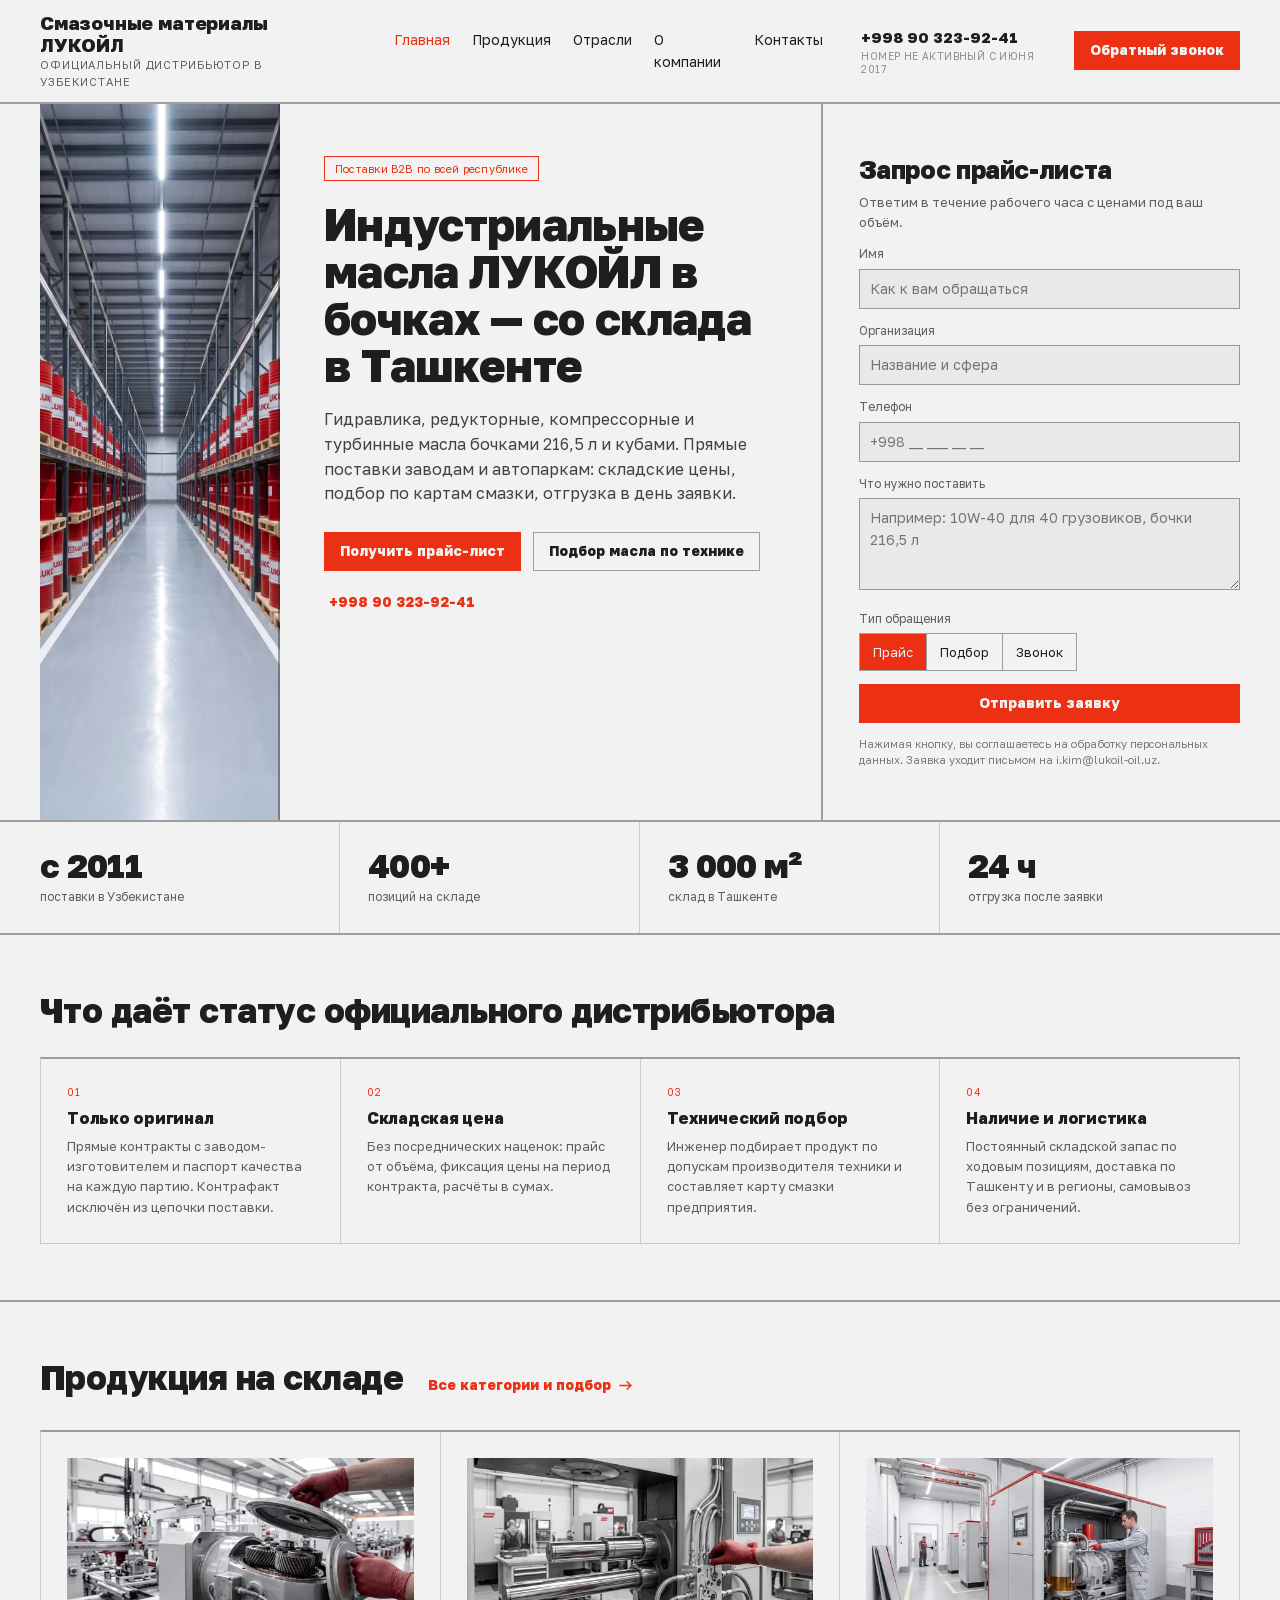
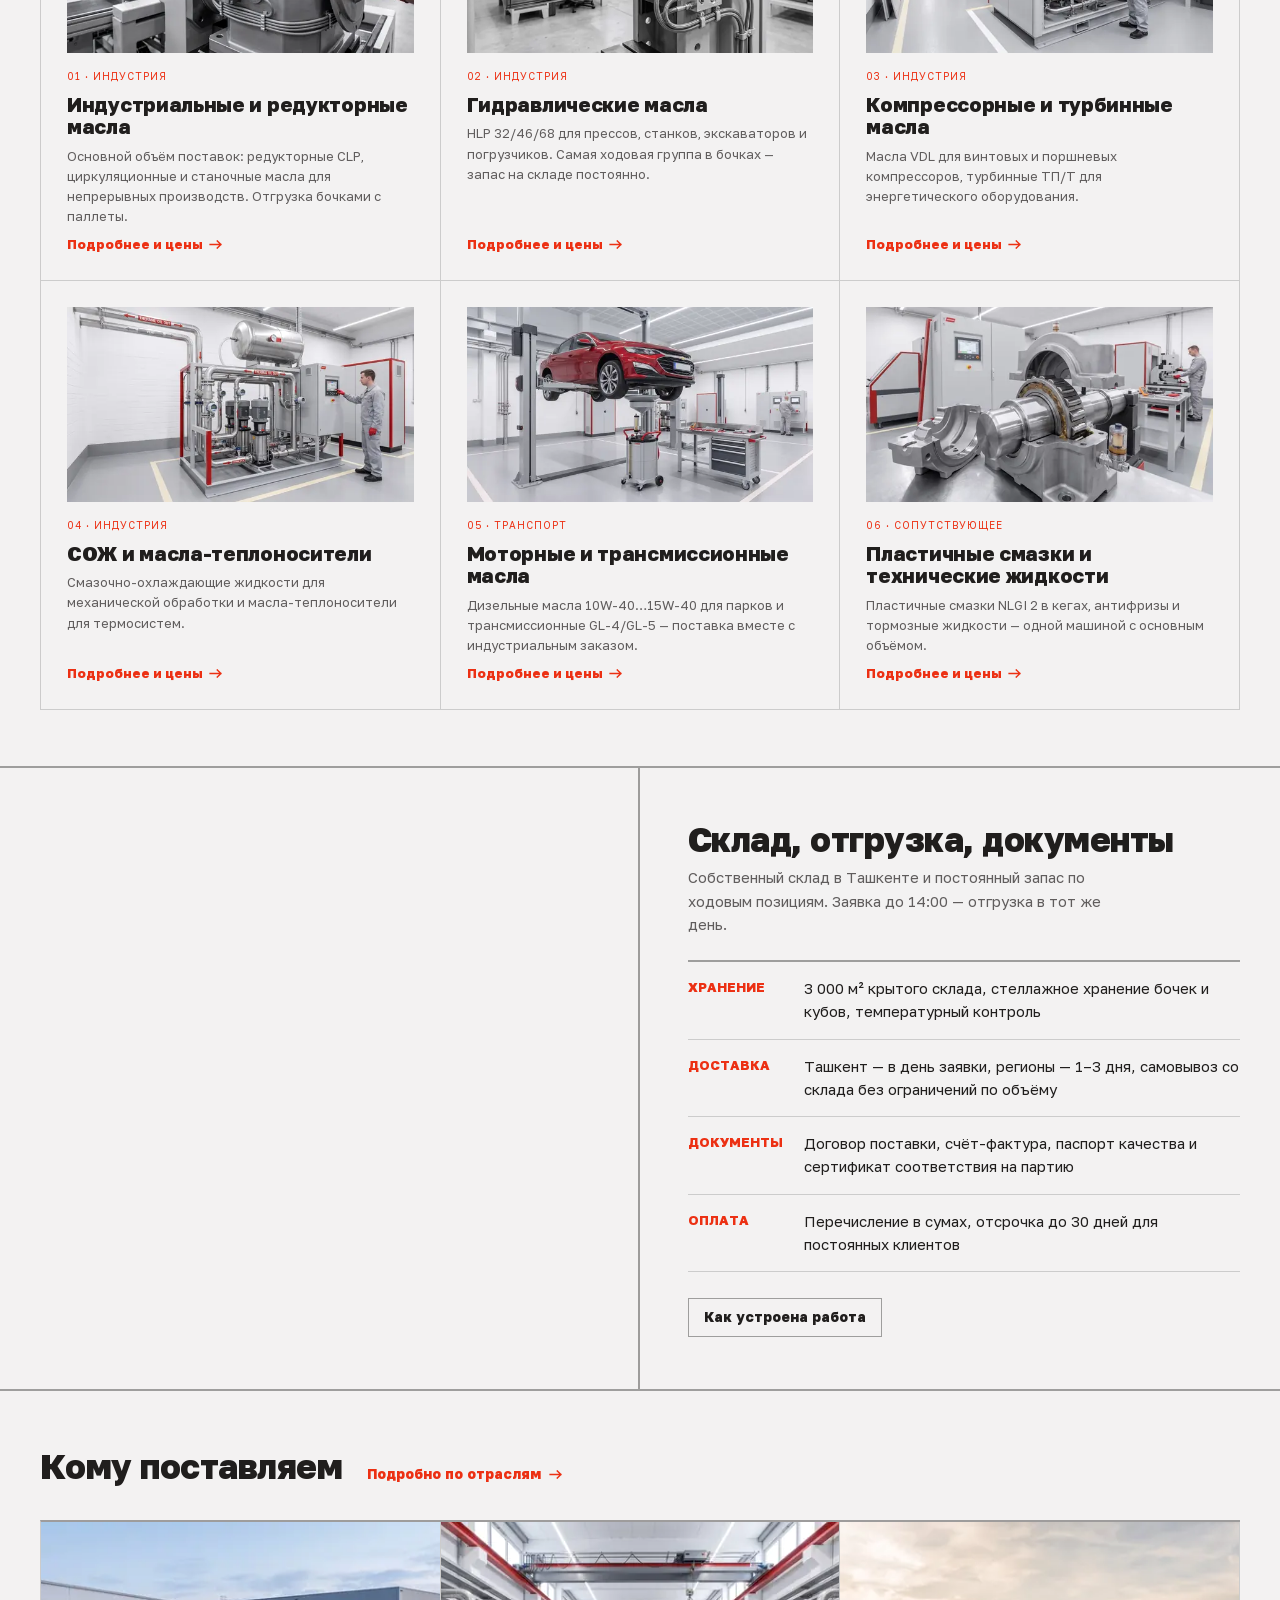
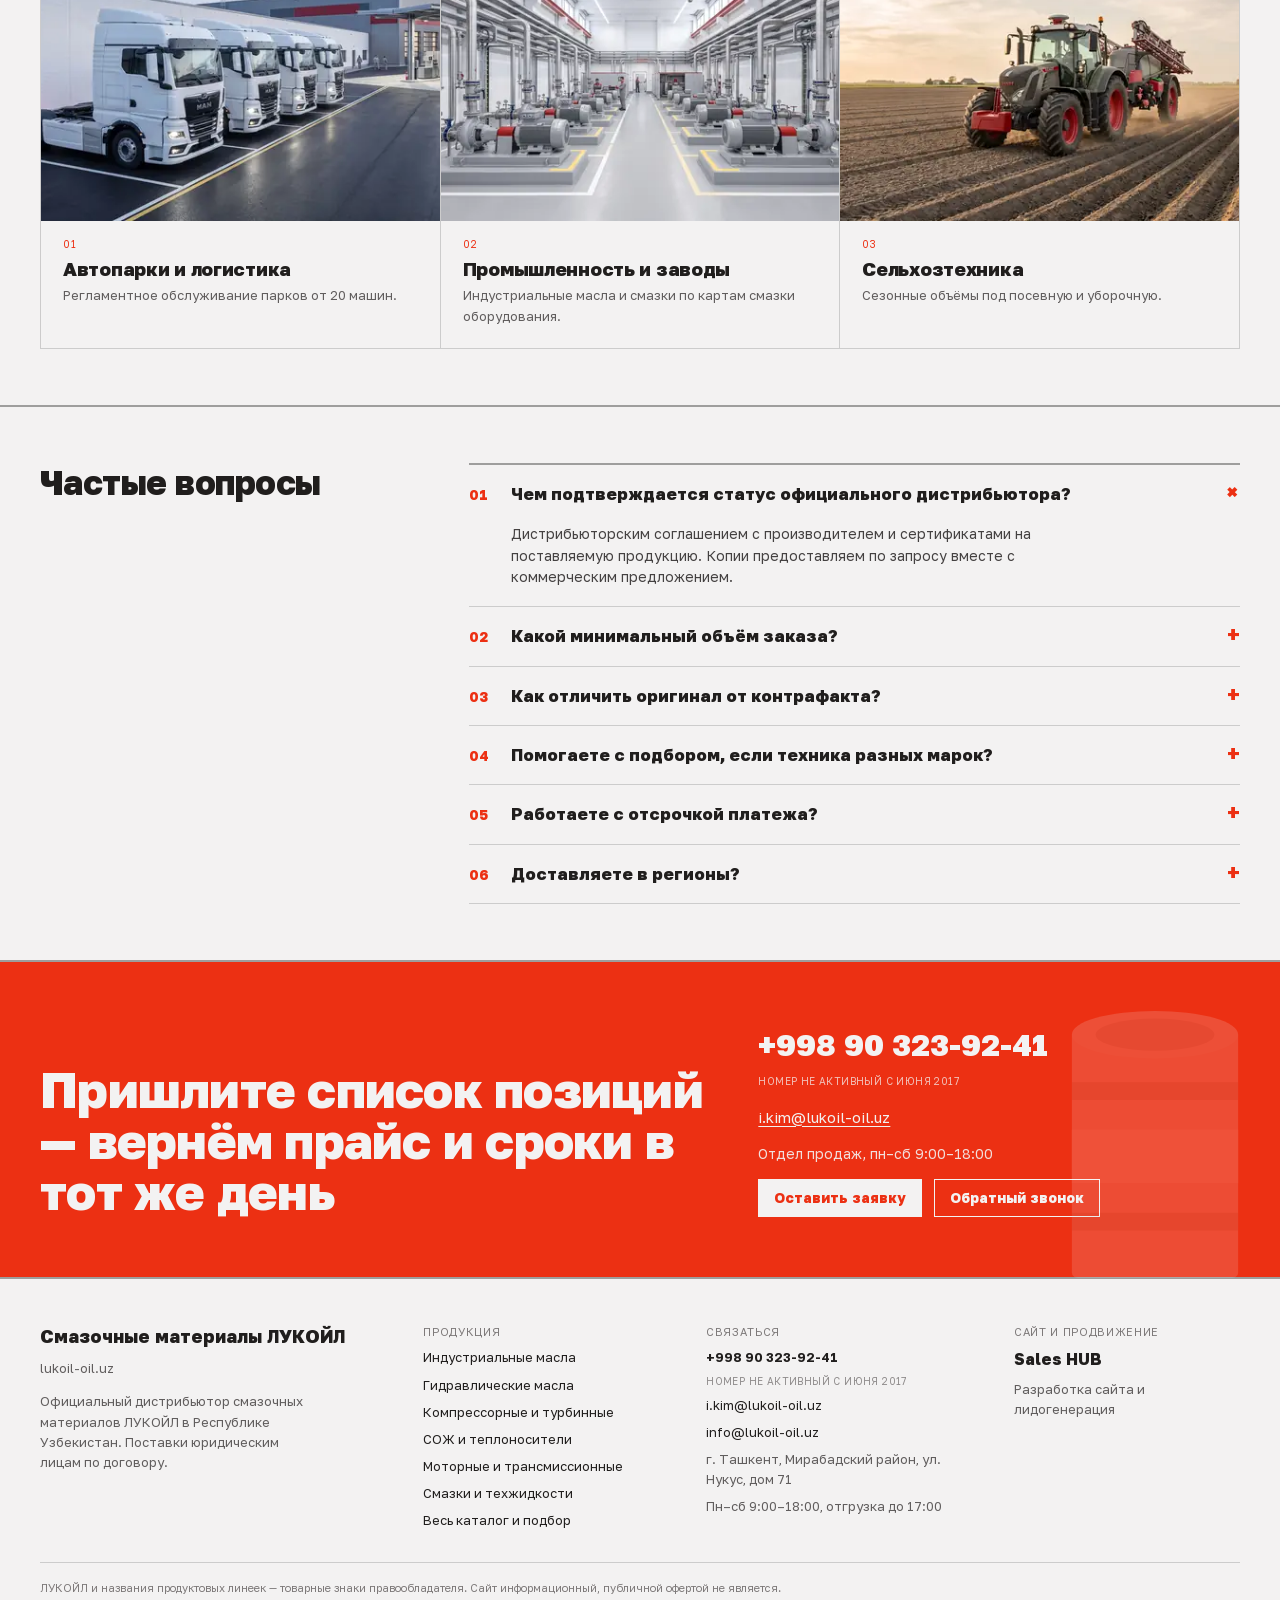
==== commit 0f732012: "Подпись Sales HUB в подвале с UTM-метками Четвёртая колонка подвала: «Сайт и продвижение — Sales HUB" ====
--- a/index.html
+++ b/index.html
@@ -21,8 +21,8 @@
 <meta name="twitter:card" content="summary_large_image">
 <link rel="preload" href="fonts/golos-cyr.woff2" as="font" type="font/woff2" crossorigin>
 <link rel="preload" href="fonts/golos-lat.woff2" as="font" type="font/woff2" crossorigin>
-<link rel="preload" as="image" href="img/hero-drums.webp?v=17" type="image/webp" fetchpriority="high" media="(min-width:1181px)">
-<link rel="stylesheet" href="site.css?v=17">
+<link rel="preload" as="image" href="img/hero-drums.webp?v=18" type="image/webp" fetchpriority="high" media="(min-width:1181px)">
+<link rel="stylesheet" href="site.css?v=18">
 <link rel="icon" href="favicon.ico" sizes="any">
 <link rel="apple-touch-icon" href="apple-touch-icon.png">
 <script type="application/ld+json">[{"@context":"https://schema.org","@type":"Organization","@id":"https://lukoil-oil.uz/#org","name":"Смазочные материалы ЛУКОЙЛ — дистрибьютор в Узбекистане","url":"https://lukoil-oil.uz/","email":"i.kim@lukoil-oil.uz","telephone":"+998 90 323-92-41","address":{"@type":"PostalAddress","addressCountry":"UZ","addressLocality":"Ташкент","addressRegion":"Мирабадский район","streetAddress":"ул. Нукус, 71"},"areaServed":{"@type":"Country","name":"Узбекистан"}},{"@context":"https://schema.org","@type":"FAQPage","mainEntity":[{"@type":"Question","name":"Чем подтверждается статус официального дистрибьютора?","acceptedAnswer":{"@type":"Answer","text":"Дистрибьюторским соглашением с производителем и сертификатами на поставляемую продукцию. Копии предоставляем по запросу вместе с коммерческим предложением."}},{"@type":"Question","name":"Какой минимальный объём заказа?","acceptedAnswer":{"@type":"Answer","text":"Юридическим лицам отгружаем от одной бочки или сборного паллета. Для регулярных поставок действует отдельная сетка цен по объёму."}},{"@type":"Question","name":"Как отличить оригинал от контрафакта?","acceptedAnswer":{"@type":"Answer","text":"Каждая партия приходит с паспортом качества, на таре — заводская маркировка и номер партии, совпадающий с документами. При сомнениях сверяем номер по документам поставки."}},{"@type":"Question","name":"Помогаете с подбором, если техника разных марок?","acceptedAnswer":{"@type":"Answer","text":"Да. Инженер составляет карту смазки по паркам и производственным линиям и сводит номенклатуру к минимально возможному числу позиций без нарушения допусков."}},{"@type":"Question","name":"Работаете с отсрочкой платежа?","acceptedAnswer":{"@type":"Answer","text":"Для постоянных клиентов — отсрочка до 30 дней по договору поставки. Первая отгрузка обычно по предоплате или по факту."}},{"@type":"Question","name":"Доставляете в регионы?","acceptedAnswer":{"@type":"Answer","text":"Да, доставка по всей республике: Ташкент — в день заявки, регионы — 1–3 дня в зависимости от объёма и направления."}}]},{"@context":"https://schema.org","@type":"LocalBusiness","@id":"https://lukoil-oil.uz/#business","name":"Смазочные материалы ЛУКОЙЛ — Узбекистан","image":"https://lukoil-oil.uz/img/hero-drums.jpg","url":"https://lukoil-oil.uz/","telephone":"+998 90 323-92-41","email":"i.kim@lukoil-oil.uz","priceRange":"$$","address":{"@type":"PostalAddress","addressCountry":"UZ","addressLocality":"Ташкент","streetAddress":"ул. Нукус, 71"},"openingHours":"Mo-Sa 09:00-18:00"}]</script>
@@ -102,10 +102,10 @@
 <h2 style="margin:0">Продукция на складе</h2>
 <a class="btn btn-ghost" href="products.html">Все категории и подбор <svg class="arw" viewBox="0 0 14 10" aria-hidden="true" focusable="false"><path d="M9 1l4 4-4 4M13 5H1" fill="none" stroke="currentColor" stroke-width="1.6" stroke-linecap="square"/></svg></a>
 </div>
-<div class="grid g3"><a class="tile" href="industrial-oils.html"><div class="tile__ph grayscale"><picture><source srcset="img/ind-gears-t.webp?v=17" type="image/webp"><img src="img/ind-gears-t.jpg?v=17" alt="Открытый редуктор производственной линии" width="560" height="315" decoding="async" loading="lazy"></picture></div><div class="tile__body"><div class="kicker">01 · Индустрия</div><h3 style="font-size:20px;margin:0">Индустриальные и редукторные масла</h3><p class="small muted" style="margin:0">Основной объём поставок: редукторные CLP, циркуляционные и станочные масла для непрерывных производств. Отгрузка бочками с паллеты.</p><div class="tile__more">Подробнее и цены <svg class="arw" viewBox="0 0 14 10" aria-hidden="true" focusable="false"><path d="M9 1l4 4-4 4M13 5H1" fill="none" stroke="currentColor" stroke-width="1.6" stroke-linecap="square"/></svg></div></div></a><a class="tile" href="hydraulic-oils.html"><div class="tile__ph grayscale"><picture><source srcset="img/ind-cnc-t.webp?v=17" type="image/webp"><img src="img/ind-cnc-t.jpg?v=17" alt="Гидравлические цилиндры промышленного пресса" width="560" height="315" decoding="async" loading="lazy"></picture></div><div class="tile__body"><div class="kicker">02 · Индустрия</div><h3 style="font-size:20px;margin:0">Гидравлические масла</h3><p class="small muted" style="margin:0">HLP 32/46/68 для прессов, станков, экскаваторов и погрузчиков. Самая ходовая группа в бочках — запас на складе постоянно.</p><div class="tile__more">Подробнее и цены <svg class="arw" viewBox="0 0 14 10" aria-hidden="true" focusable="false"><path d="M9 1l4 4-4 4M13 5H1" fill="none" stroke="currentColor" stroke-width="1.6" stroke-linecap="square"/></svg></div></div></a><a class="tile" href="compressor-turbine-oils.html"><div class="tile__ph grayscale"><picture><source srcset="img/ind-compressor-t.webp?v=17" type="image/webp"><img src="img/ind-compressor-t.jpg?v=17" alt="Компрессорная установка с маслосистемой" width="560" height="315" decoding="async" loading="lazy"></picture></div><div class="tile__body"><div class="kicker">03 · Индустрия</div><h3 style="font-size:20px;margin:0">Компрессорные и турбинные масла</h3><p class="small muted" style="margin:0">Масла VDL для винтовых и поршневых компрессоров, турбинные ТП/Т для энергетического оборудования.</p><div class="tile__more">Подробнее и цены <svg class="arw" viewBox="0 0 14 10" aria-hidden="true" focusable="false"><path d="M9 1l4 4-4 4M13 5H1" fill="none" stroke="currentColor" stroke-width="1.6" stroke-linecap="square"/></svg></div></div></a><a class="tile" href="coolants.html"><div class="tile__ph grayscale"><picture><source srcset="img/ind-boiler-t.webp?v=17" type="image/webp"><img src="img/ind-boiler-t.jpg?v=17" alt="Термомасляная установка производственного цеха" width="560" height="315" decoding="async" loading="lazy"></picture></div><div class="tile__body"><div class="kicker">04 · Индустрия</div><h3 style="font-size:20px;margin:0">СОЖ и масла-теплоносители</h3><p class="small muted" style="margin:0">Смазочно-охлаждающие жидкости для механической обработки и масла-теплоносители для термосистем.</p><div class="tile__more">Подробнее и цены <svg class="arw" viewBox="0 0 14 10" aria-hidden="true" focusable="false"><path d="M9 1l4 4-4 4M13 5H1" fill="none" stroke="currentColor" stroke-width="1.6" stroke-linecap="square"/></svg></div></div></a><a class="tile" href="motor-transmission-oils.html"><div class="tile__ph grayscale"><picture><source srcset="img/ind-transmission-t.webp?v=17" type="image/webp"><img src="img/ind-transmission-t.jpg?v=17" alt="Сервисная зона обслуживания транспорта" width="560" height="315" decoding="async" loading="lazy"></picture></div><div class="tile__body"><div class="kicker">05 · Транспорт</div><h3 style="font-size:20px;margin:0">Моторные и трансмиссионные масла</h3><p class="small muted" style="margin:0">Дизельные масла 10W-40…15W-40 для парков и трансмиссионные GL-4/GL-5 — поставка вместе с индустриальным заказом.</p><div class="tile__more">Подробнее и цены <svg class="arw" viewBox="0 0 14 10" aria-hidden="true" focusable="false"><path d="M9 1l4 4-4 4M13 5H1" fill="none" stroke="currentColor" stroke-width="1.6" stroke-linecap="square"/></svg></div></div></a><a class="tile" href="greases.html"><div class="tile__ph grayscale"><picture><source srcset="img/ind-bearing-t.webp?v=17" type="image/webp"><img src="img/ind-bearing-t.jpg?v=17" alt="Подшипниковый узел на валу в разъёмном корпусе" width="560" height="315" decoding="async" loading="lazy"></picture></div><div class="tile__body"><div class="kicker">06 · Сопутствующее</div><h3 style="font-size:20px;margin:0">Пластичные смазки и технические жидкости</h3><p class="small muted" style="margin:0">Пластичные смазки NLGI 2 в кегах, антифризы и тормозные жидкости — одной машиной с основным объёмом.</p><div class="tile__more">Подробнее и цены <svg class="arw" viewBox="0 0 14 10" aria-hidden="true" focusable="false"><path d="M9 1l4 4-4 4M13 5H1" fill="none" stroke="currentColor" stroke-width="1.6" stroke-linecap="square"/></svg></div></div></a></div>
+<div class="grid g3"><a class="tile" href="industrial-oils.html"><div class="tile__ph grayscale"><picture><source srcset="img/ind-gears-t.webp?v=18" type="image/webp"><img src="img/ind-gears-t.jpg?v=18" alt="Открытый редуктор производственной линии" width="560" height="315" decoding="async" loading="lazy"></picture></div><div class="tile__body"><div class="kicker">01 · Индустрия</div><h3 style="font-size:20px;margin:0">Индустриальные и редукторные масла</h3><p class="small muted" style="margin:0">Основной объём поставок: редукторные CLP, циркуляционные и станочные масла для непрерывных производств. Отгрузка бочками с паллеты.</p><div class="tile__more">Подробнее и цены <svg class="arw" viewBox="0 0 14 10" aria-hidden="true" focusable="false"><path d="M9 1l4 4-4 4M13 5H1" fill="none" stroke="currentColor" stroke-width="1.6" stroke-linecap="square"/></svg></div></div></a><a class="tile" href="hydraulic-oils.html"><div class="tile__ph grayscale"><picture><source srcset="img/ind-cnc-t.webp?v=18" type="image/webp"><img src="img/ind-cnc-t.jpg?v=18" alt="Гидравлические цилиндры промышленного пресса" width="560" height="315" decoding="async" loading="lazy"></picture></div><div class="tile__body"><div class="kicker">02 · Индустрия</div><h3 style="font-size:20px;margin:0">Гидравлические масла</h3><p class="small muted" style="margin:0">HLP 32/46/68 для прессов, станков, экскаваторов и погрузчиков. Самая ходовая группа в бочках — запас на складе постоянно.</p><div class="tile__more">Подробнее и цены <svg class="arw" viewBox="0 0 14 10" aria-hidden="true" focusable="false"><path d="M9 1l4 4-4 4M13 5H1" fill="none" stroke="currentColor" stroke-width="1.6" stroke-linecap="square"/></svg></div></div></a><a class="tile" href="compressor-turbine-oils.html"><div class="tile__ph grayscale"><picture><source srcset="img/ind-compressor-t.webp?v=18" type="image/webp"><img src="img/ind-compressor-t.jpg?v=18" alt="Компрессорная установка с маслосистемой" width="560" height="315" decoding="async" loading="lazy"></picture></div><div class="tile__body"><div class="kicker">03 · Индустрия</div><h3 style="font-size:20px;margin:0">Компрессорные и турбинные масла</h3><p class="small muted" style="margin:0">Масла VDL для винтовых и поршневых компрессоров, турбинные ТП/Т для энергетического оборудования.</p><div class="tile__more">Подробнее и цены <svg class="arw" viewBox="0 0 14 10" aria-hidden="true" focusable="false"><path d="M9 1l4 4-4 4M13 5H1" fill="none" stroke="currentColor" stroke-width="1.6" stroke-linecap="square"/></svg></div></div></a><a class="tile" href="coolants.html"><div class="tile__ph grayscale"><picture><source srcset="img/ind-boiler-t.webp?v=18" type="image/webp"><img src="img/ind-boiler-t.jpg?v=18" alt="Термомасляная установка производственного цеха" width="560" height="315" decoding="async" loading="lazy"></picture></div><div class="tile__body"><div class="kicker">04 · Индустрия</div><h3 style="font-size:20px;margin:0">СОЖ и масла-теплоносители</h3><p class="small muted" style="margin:0">Смазочно-охлаждающие жидкости для механической обработки и масла-теплоносители для термосистем.</p><div class="tile__more">Подробнее и цены <svg class="arw" viewBox="0 0 14 10" aria-hidden="true" focusable="false"><path d="M9 1l4 4-4 4M13 5H1" fill="none" stroke="currentColor" stroke-width="1.6" stroke-linecap="square"/></svg></div></div></a><a class="tile" href="motor-transmission-oils.html"><div class="tile__ph grayscale"><picture><source srcset="img/ind-transmission-t.webp?v=18" type="image/webp"><img src="img/ind-transmission-t.jpg?v=18" alt="Сервисная зона обслуживания транспорта" width="560" height="315" decoding="async" loading="lazy"></picture></div><div class="tile__body"><div class="kicker">05 · Транспорт</div><h3 style="font-size:20px;margin:0">Моторные и трансмиссионные масла</h3><p class="small muted" style="margin:0">Дизельные масла 10W-40…15W-40 для парков и трансмиссионные GL-4/GL-5 — поставка вместе с индустриальным заказом.</p><div class="tile__more">Подробнее и цены <svg class="arw" viewBox="0 0 14 10" aria-hidden="true" focusable="false"><path d="M9 1l4 4-4 4M13 5H1" fill="none" stroke="currentColor" stroke-width="1.6" stroke-linecap="square"/></svg></div></div></a><a class="tile" href="greases.html"><div class="tile__ph grayscale"><picture><source srcset="img/ind-bearing-t.webp?v=18" type="image/webp"><img src="img/ind-bearing-t.jpg?v=18" alt="Подшипниковый узел на валу в разъёмном корпусе" width="560" height="315" decoding="async" loading="lazy"></picture></div><div class="tile__body"><div class="kicker">06 · Сопутствующее</div><h3 style="font-size:20px;margin:0">Пластичные смазки и технические жидкости</h3><p class="small muted" style="margin:0">Пластичные смазки NLGI 2 в кегах, антифризы и тормозные жидкости — одной машиной с основным объёмом.</p><div class="tile__more">Подробнее и цены <svg class="arw" viewBox="0 0 14 10" aria-hidden="true" focusable="false"><path d="M9 1l4 4-4 4M13 5H1" fill="none" stroke="currentColor" stroke-width="1.6" stroke-linecap="square"/></svg></div></div></a></div>
 </div></section>
 <section class="sec"><div class="wrap"><div class="split">
-<div class="split__media grayscale"><picture><source media="(max-width:900px)" srcset="img/bottling-m.webp?v=17" type="image/webp"><source media="(max-width:900px)" srcset="img/bottling-m.jpg?v=17" type="image/jpeg"><source srcset="img/bottling.webp?v=17" type="image/webp"><img src="img/bottling.jpg?v=17" alt="Погрузчик с паллетой бочек на складе" width="1120" height="630" decoding="async" loading="lazy"></picture></div>
+<div class="split__media grayscale"><picture><source media="(max-width:900px)" srcset="img/bottling-m.webp?v=18" type="image/webp"><source media="(max-width:900px)" srcset="img/bottling-m.jpg?v=18" type="image/jpeg"><source srcset="img/bottling.webp?v=18" type="image/webp"><img src="img/bottling.jpg?v=18" alt="Погрузчик с паллетой бочек на складе" width="1120" height="630" decoding="async" loading="lazy"></picture></div>
 <div class="split__body">
 <h2>Склад, отгрузка, документы</h2>
 <p class="muted" style="max-width:46ch;font-size:15px">Собственный склад в Ташкенте и постоянный
@@ -119,7 +119,7 @@
 <h2 style="margin:0">Кому поставляем</h2>
 <a class="btn btn-ghost" href="industries.html">Подробно по отраслям <svg class="arw" viewBox="0 0 14 10" aria-hidden="true" focusable="false"><path d="M9 1l4 4-4 4M13 5H1" fill="none" stroke="currentColor" stroke-width="1.6" stroke-linecap="square"/></svg></a>
 </div>
-<div class="who"><a href="industries.html"><div class="who__ph grayscale"><picture><source srcset="img/fleet-t.webp?v=17" type="image/webp"><img src="img/fleet-t.jpg?v=17" alt="Колонна седельных тягачей на площадке предприятия" width="560" height="315" decoding="async" loading="lazy"></picture></div><div class="who__body"><div class="kicker">01</div><h3 style="font-size:19px;margin:6px 0 6px">Автопарки и логистика</h3><p class="small muted" style="margin:0">Регламентное обслуживание парков от 20 машин.</p></div></a><a href="industries.html"><div class="who__ph grayscale"><picture><source srcset="img/ind-pumps-t.webp?v=17" type="image/webp"><img src="img/ind-pumps-t.jpg?v=17" alt="Ряды насосов в производственном цехе" width="560" height="315" decoding="async" loading="lazy"></picture></div><div class="who__body"><div class="kicker">02</div><h3 style="font-size:19px;margin:6px 0 6px">Промышленность и заводы</h3><p class="small muted" style="margin:0">Индустриальные масла и смазки по картам смазки оборудования.</p></div></a><a href="industries.html"><div class="who__ph grayscale"><picture><source srcset="img/agro-t.webp?v=17" type="image/webp"><img src="img/agro-t.jpg?v=17" alt="Трактор с опрыскивателем на обработанном поле" width="560" height="315" decoding="async" loading="lazy"></picture></div><div class="who__body"><div class="kicker">03</div><h3 style="font-size:19px;margin:6px 0 6px">Сельхозтехника</h3><p class="small muted" style="margin:0">Сезонные объёмы под посевную и уборочную.</p></div></a></div>
+<div class="who"><a href="industries.html"><div class="who__ph grayscale"><picture><source srcset="img/fleet-t.webp?v=18" type="image/webp"><img src="img/fleet-t.jpg?v=18" alt="Колонна седельных тягачей на площадке предприятия" width="560" height="315" decoding="async" loading="lazy"></picture></div><div class="who__body"><div class="kicker">01</div><h3 style="font-size:19px;margin:6px 0 6px">Автопарки и логистика</h3><p class="small muted" style="margin:0">Регламентное обслуживание парков от 20 машин.</p></div></a><a href="industries.html"><div class="who__ph grayscale"><picture><source srcset="img/ind-pumps-t.webp?v=18" type="image/webp"><img src="img/ind-pumps-t.jpg?v=18" alt="Ряды насосов в производственном цехе" width="560" height="315" decoding="async" loading="lazy"></picture></div><div class="who__body"><div class="kicker">02</div><h3 style="font-size:19px;margin:6px 0 6px">Промышленность и заводы</h3><p class="small muted" style="margin:0">Индустриальные масла и смазки по картам смазки оборудования.</p></div></a><a href="industries.html"><div class="who__ph grayscale"><picture><source srcset="img/agro-t.webp?v=18" type="image/webp"><img src="img/agro-t.jpg?v=18" alt="Трактор с опрыскивателем на обработанном поле" width="560" height="315" decoding="async" loading="lazy"></picture></div><div class="who__body"><div class="kicker">03</div><h3 style="font-size:19px;margin:6px 0 6px">Сельхозтехника</h3><p class="small muted" style="margin:0">Сезонные объёмы под посевную и уборочную.</p></div></a></div>
 </div></section>
 <section class="sec"><div class="wrap sec-pad"
 style="display:grid;grid-template-columns:1fr 2fr;gap:44px" data-faqgrid>
@@ -167,6 +167,11 @@
 <a href="mailto:info@lukoil-oil.uz">info@lukoil-oil.uz</a>
 <span class="muted">г. Ташкент, Мирабадский район, ул. Нукус, дом 71</span>
 <span class="muted">Пн–сб 9:00–18:00, отгрузка до 17:00</span>
+</div>
+<div class="foot__col">
+<span class="tiny">Сайт и продвижение</span>
+<a class="foot__agency" href="https://sales-hub.uz/?utm_source=lukoil-oil.uz&amp;utm_medium=referral&amp;utm_campaign=footer" target="_blank" rel="noopener">Sales HUB</a>
+<span class="muted">Разработка сайта и лидогенерация</span>
 </div>
 </div>
 <div class="foot__bar">
@@ -203,6 +208,6 @@
 <a href="tel:+998903239241">Позвонить</a>
 <a href="mailto:i.kim@lukoil-oil.uz">Написать</a>
 </nav>
-<script src="site.js?v=17" defer></script>
+<script src="site.js?v=18" defer></script>
 </body>
 </html>
--- a/site.css
+++ b/site.css
@@ -1 +1 @@
-@font-face{font-family:Golos;font-style:normal;font-weight:400 900;font-display:swap;src:url(fonts/golos-cyr.woff2) format("woff2");unicode-range:U+0301,U+0400-045F,U+0490-0491,U+04B0-04B1,U+2116}@font-face{font-family:Golos;font-style:normal;font-weight:400 900;font-display:swap;src:url(fonts/golos-lat.woff2) format("woff2");unicode-range:U+0000-00FF,U+0131,U+0152-0153,U+02BB-02BC,U+02C6,U+02DA,U+02DC,U+2000-206F,U+20AC,U+2122,U+2191,U+2193,U+2212,U+2215,U+FEFF,U+FFFD}:root{--bg:#f3f2f2;--surface:#eae9e9;--text:#201e1d;--accent:#ec3013;--accent-600:#dd2b0f;--accent-700:#ae1800;--accent-100:#fff2ef;--accent-800:#7c1405;--divider:rgba(32,30,29,.4);--hair:rgba(32,30,29,.18);--n600:#7d7979;--n700:#605d5d;--n800:#444141;--n100:#f8f4f4;--font:Golos,"Helvetica Neue",Arial,system-ui,sans-serif;--pad:40px;--max:1360px}*,*::before,*::after{box-sizing:border-box}[hidden]{display:none!important}html{-webkit-text-size-adjust:100%;scroll-behavior:smooth}body{margin:0;background:var(--bg);color:var(--text);font-family:var(--font);font-size:15px;line-height:1.55;font-weight:400;-webkit-font-smoothing:antialiased;display:flex;flex-direction:column;min-height:100vh}h1,h2,h3,h4,h5,h6{font-family:var(--font);font-weight:800;line-height:1.12;letter-spacing:-.015em;margin:0 0 8px}h1{font-size:clamp(29px,4.4vw,50px);line-height:1.05}h2{font-size:clamp(24px,3.4vw,34px)}h3{font-size:clamp(20px,2.4vw,25px)}h4{font-size:20px}h5{font-size:16px}p{margin:0 0 12px}a{color:var(--accent);text-underline-offset:3px}a:hover{color:var(--accent-700)}img{display:block;max-width:100%;height:auto}:focus{outline:none}:focus-visible{outline:2px solid var(--accent);outline-offset:2px}::selection{background:rgba(236,48,19,.3)}.wrap{max-width:var(--max);margin:0 auto;padding:0 var(--pad);width:100%}.sec{border-bottom:2px solid var(--divider)}.sec-pad{padding-top:56px;padding-bottom:56px}.grayscale{filter:saturate(.96) contrast(1.02)}.muted{color:var(--n700)}.small{font-size:13px}.tiny{font-size:11px;letter-spacing:.06em;text-transform:uppercase;color:var(--n600)}.note{font-size:10px;line-height:1.3;letter-spacing:.04em;text-transform:uppercase;color:var(--n600);opacity:.85}.fineprint{font-size:11px;line-height:1.45;color:var(--n600)}.kicker{font-size:10px;letter-spacing:.1em;text-transform:uppercase;color:var(--accent)}.lead{font-size:17px;color:var(--n800)}.skip{position:absolute;left:-9999px}.skip:focus{left:8px;top:8px;z-index:100;background:var(--accent);color:#fff;padding:8px 14px}.btn{display:inline-flex;align-items:center;justify-content:center;gap:6px;cursor:pointer;text-decoration:none;font-family:var(--font);font-weight:800;font-size:14px;line-height:1.2;color:var(--text);background:transparent;border:1px solid transparent;padding:10px 15px;border-radius:0;white-space:nowrap}.btn-primary{background:var(--accent);color:var(--bg)}.btn-primary:hover{background:var(--accent-600);color:var(--bg)}.btn-primary:active{background:var(--accent-700)}.btn-secondary{border-color:var(--divider);color:var(--text)}.btn-secondary:hover{background:rgba(32,30,29,.07);color:var(--text)}.btn-ghost{color:var(--accent);padding-inline:4px}.btn-ghost:hover{background:rgba(236,48,19,.1)}.btn-block{width:100%}.btn-inv{background:var(--bg);color:var(--accent)}.btn-inv:hover{background:#fff;color:var(--accent-700)}.btn-out-inv{border-color:var(--bg);color:var(--bg)}.btn-out-inv:hover{background:rgba(255,255,255,.12);color:var(--bg)}.arw{display:inline-block;width:13px;height:9px;margin-left:6px;vertical-align:baseline;flex:none}.btn .arw{margin-left:2px}.crumbs__s{color:var(--n600);opacity:.6;padding:0 2px}.tag{display:inline-flex;align-items:center;font-size:11px;letter-spacing:.02em;padding:3px 10px}.tag-accent{background:var(--accent-100);color:var(--accent-800)}.tag-outline{border:1px solid var(--accent);color:var(--accent)}.tag-neutral{background:var(--n100);color:var(--n800)}.field{display:block}.field>label{display:block;font-size:12px;margin-bottom:5px;color:rgba(32,30,29,.7)}.input{width:100%;min-height:40px;padding:8px 10px;font:inherit;font-size:14px;color:var(--text);caret-color:var(--accent);background:var(--surface);border:1px solid var(--divider);border-radius:0}.input:hover{border-color:rgba(32,30,29,.45)}.input:focus-visible{border-color:var(--accent);outline-offset:0}textarea.input{min-height:92px;resize:vertical}.seg{display:inline-flex;flex-wrap:wrap;border:1px solid var(--divider)}.seg-opt{display:inline-flex;align-items:center;gap:6px;padding:8px 13px;font-size:13px;cursor:pointer}.seg-opt input{position:absolute;opacity:0;width:0;height:0;pointer-events:none}.seg-opt+.seg-opt{border-left:1px solid var(--divider)}.seg-opt:has(input:checked){background:var(--accent);color:var(--bg)}.seg-opt:not(:has(input:checked)):hover{background:rgba(32,30,29,.07)}.seg-opt:has(input:focus-visible){outline:2px solid var(--accent);outline-offset:-2px}.card{display:flex;flex-direction:column;gap:8px;padding:14px;background:var(--surface)}.card-title{font-weight:800;font-size:17px;line-height:1.2}.card-body{margin:0;font-size:13px;color:var(--n800)}.tablewrap{overflow-x:auto}.table{width:100%;border-collapse:collapse;font-size:14px;min-width:640px}.table th{text-align:left;font-size:11px;letter-spacing:.08em;text-transform:uppercase;color:rgba(32,30,29,.6);padding:8px;border-bottom:2px solid var(--divider);font-weight:600}.table td{padding:10px 8px;border-bottom:1px solid var(--hair);vertical-align:top}.table tbody tr:hover{background:rgba(32,30,29,.04)}.hdr{position:sticky;top:0;z-index:30;background:var(--bg);border-bottom:2px solid var(--divider)}.hdr__in{max-width:var(--max);margin:0 auto;padding:12px var(--pad);display:flex;align-items:center;gap:28px}.brand{display:flex;flex-direction:column;align-items:flex-start;margin-right:auto;text-decoration:none;color:inherit}.brand b{font-weight:800;font-size:19px;letter-spacing:-.01em;line-height:1.15}.brand span{font-size:11px;letter-spacing:.08em;text-transform:uppercase;color:var(--n700)}.nav{display:flex;gap:2px}.nav a{font-size:14px;padding:6px 10px;color:inherit;text-decoration:none}.nav a:hover{color:var(--accent)}.nav a[aria-current=page]{color:var(--accent)}.hdr__cta{display:flex;align-items:center;gap:14px}.hdr__tel{display:flex;flex-direction:column;align-items:flex-start;text-decoration:none;color:inherit}.hdr__tel b{font-weight:800;font-size:15px}.burger{display:none;background:transparent;border:1px solid var(--divider);width:42px;height:38px;cursor:pointer;align-items:center;justify-content:center;padding:0}.burger span{display:block;width:18px;height:2px;background:var(--text);position:relative}.burger span::before,.burger span::after{content:"";position:absolute;left:0;width:18px;height:2px;background:var(--text)}.burger span::before{top:-6px}.burger span::after{top:6px}.hero{display:grid;grid-template-columns:minmax(240px,18vw) 1.3fr 1fr}.hero>*{min-width:0}.hero__media{border-right:2px solid var(--divider);min-height:100%;background:var(--surface) url(img/hero-drums.webp?v=14) center/cover no-repeat;filter:saturate(.96) contrast(1.02)}.hero__l{padding:52px 44px 52px 44px;border-right:2px solid var(--divider)}.hero__r{padding:52px 0 52px 36px}.hero h1{margin:20px 0 18px;max-width:15ch;font-size:clamp(30px,3.5vw,46px)}.hero__lead{max-width:50ch;font-size:16px}.actions{display:flex;flex-wrap:wrap;gap:12px;margin-top:26px}.drum{display:block;width:100%;height:100%}.cta__drum{position:absolute;right:-10px;bottom:-30px;width:190px;height:auto;color:var(--bg);opacity:.16;pointer-events:none}.cta__drum .drum{aspect-ratio:64/104;height:auto}.withdrum{display:inline-flex;align-items:center;gap:9px}.withdrum .drum{width:15px;height:24px;color:var(--accent);flex:none}.stats{display:grid;grid-template-columns:repeat(4,1fr)}.stats>div{padding:26px 28px 26px 0;border-right:1px solid var(--hair)}.stats>div:last-child{border-right:0}.stats>div+div{padding-left:28px}.stats b{display:block;font-weight:800;font-size:clamp(26px,2.6vw,38px);line-height:1.05;white-space:nowrap;letter-spacing:-.02em}.stats span{display:block;font-size:12px;color:var(--n700);margin-top:5px}.grid{display:grid;border-top:2px solid var(--divider);border-left:1px solid var(--hair)}.grid>*{border-right:1px solid var(--hair);border-bottom:1px solid var(--hair);padding:26px}.g2{grid-template-columns:repeat(2,1fr)}.g3{grid-template-columns:repeat(3,1fr)}.g4{grid-template-columns:repeat(4,1fr)}.rows{display:flex;flex-direction:column;border-top:2px solid var(--divider)}.rows>div{display:flex;gap:20px;padding:15px 0;border-bottom:1px solid var(--hair)}.rows b{font-weight:800;font-size:13px;color:var(--accent);min-width:96px;flex:none}.rows .num{min-width:28px}.split{display:grid;grid-template-columns:1fr 1fr}.split__media{position:relative;min-height:420px;border-right:2px solid var(--divider)}.split__media img{position:absolute;inset:0;width:100%;height:100%;object-fit:cover}.split__body{padding:52px 0 52px 48px}.split--rev .split__media{border-right:0;border-left:2px solid var(--divider);order:2}.split--rev .split__body{padding:52px 48px 52px 0;order:1}.split--narrow{grid-template-columns:1fr 1.4fr}.prod{display:grid;grid-template-columns:repeat(4,1fr);border-top:2px solid var(--divider);border-left:1px solid var(--hair)}.prod>a{border-right:1px solid var(--hair);border-bottom:1px solid var(--hair);padding:22px;display:flex;flex-direction:column;gap:12px;text-decoration:none;color:inherit}.prod>a:hover{background:var(--surface)}.prod .ph{aspect-ratio:1/1;background:#fff;overflow:hidden;padding:10px;display:flex;align-items:center;justify-content:center}.prod .ph picture{display:block;height:100%;width:100%}.prod .ph img{width:100%;height:100%;object-fit:contain}.prod b{font-weight:800;font-size:14px;line-height:1.25;letter-spacing:-.01em;overflow-wrap:anywhere;hyphens:auto}.prod span{font-size:12px;color:var(--n700);margin-top:auto;border-top:1px solid var(--hair);padding-top:9px}.tile{display:flex;flex-direction:column;gap:0;text-decoration:none;color:inherit}.tile__ph{position:relative;aspect-ratio:16/9;overflow:hidden;background:var(--surface)}.tile__ph img{width:100%;height:100%;object-fit:cover}.tile__body{display:flex;flex-direction:column;gap:8px;flex:1;padding-top:16px}.tile__more{font-size:13px;font-weight:800;color:var(--accent);margin-top:auto;display:inline-flex;align-items:center}.grid .tile{height:100%}a.tile:hover .tile__more{color:var(--accent-700)}.who{display:grid;grid-template-columns:repeat(3,1fr);border-top:2px solid var(--divider);border-left:1px solid var(--hair)}.who>a{border-right:1px solid var(--hair);border-bottom:1px solid var(--hair);padding:0 0 22px;text-decoration:none;color:inherit;display:flex;flex-direction:column}.who__ph{position:relative;aspect-ratio:4/3;overflow:hidden}.who__ph img{width:100%;height:100%;object-fit:cover}.who__body{padding:16px 22px 0}.who>a:hover .who__ph img{filter:brightness(1.07) contrast(1.03)}.shots{display:grid;grid-template-columns:1fr 1fr;gap:2px;margin-top:22px}.shots__i{aspect-ratio:16/9;overflow:hidden}.shots__i img{width:100%;height:100%;object-fit:cover}.faq{border-top:2px solid var(--divider)}.faq details{border-bottom:1px solid var(--hair)}.faq summary{display:flex;align-items:baseline;gap:18px;padding:16px 0;cursor:pointer;font-weight:800;font-size:17px;list-style:none}.faq summary::-webkit-details-marker{display:none}.faq summary .n{color:var(--accent);font-size:14px;min-width:24px}.faq summary .s{margin-left:auto;color:var(--accent);font-size:20px;line-height:1}.faq details[open] summary .s{transform:rotate(45deg)}.faq p{font-size:14px;color:var(--n800);margin:0 0 18px;padding-left:42px;max-width:72ch}.cta{background:var(--accent);color:var(--bg)}.cta a:not(.btn){color:var(--bg)}.cta .btn-inv{background:var(--bg);color:var(--accent)}.cta .btn-inv:hover{background:#fff;color:var(--accent-700)}.cta .btn-out-inv{color:var(--bg);border-color:var(--bg)}.cta__in{position:relative;display:grid;grid-template-columns:1.4fr 1fr;gap:44px;align-items:end;padding:60px 0}.cta h2{color:var(--bg);font-size:clamp(28px,4.4vw,50px);line-height:1.02;margin:0;max-width:24ch}.cta__tel{font-weight:800;font-size:clamp(24px,3vw,30px);text-decoration:none;display:block}.cta__side{display:flex;flex-direction:column;gap:14px}.foot{border-top:2px solid var(--divider);margin-top:auto}.foot__grid{display:grid;grid-template-columns:1.5fr 1fr 1fr;gap:36px;padding:44px 0 32px}.foot__col{display:flex;flex-direction:column;gap:7px;font-size:13px}.foot__col a{color:inherit;text-decoration:none}.foot__col a:hover{color:var(--accent)}.foot__brand{font-weight:800;font-size:18px}.foot__bar{border-top:1px solid var(--hair);padding:16px 0 30px;font-size:11px;color:var(--n600)}.phead{padding-top:44px;padding-bottom:38px}.phead h1{margin:18px 0 14px;max-width:22ch}.crumbs{font-size:12px;color:var(--n600);margin-bottom:6px}.crumbs a{color:var(--n600);text-decoration:none}.crumbs a:hover{color:var(--accent)}.modal[hidden]{display:none}.modal{position:fixed;inset:0;z-index:70;display:grid;place-items:center;padding:16px;background:rgba(45,43,43,.55)}.modal__box{width:min(440px,100%);display:flex;flex-direction:column;gap:12px;padding:20px;background:var(--surface);box-shadow:0 12px 32px rgba(45,43,43,.22)}.modal__title{font-weight:800;font-size:20px}.modal__actions{display:flex;justify-content:flex-end;gap:8px;margin-top:8px}.form{display:flex;flex-direction:column;gap:13px}.ok{border:2px solid var(--accent);padding:28px;display:flex;flex-direction:column;gap:12px}@media (max-width:1180px){.hero{grid-template-columns:1.3fr 1fr}.hero__media{display:none}.hero__l{padding-left:0}}@media (max-width:1120px){.hdr__in{gap:16px}.nav a{padding:6px 7px;font-size:13px}.hdr__tel b{font-size:14px}.hdr__cta{gap:10px}.btn{padding:10px 12px}}@media (max-width:1080px){.g4{grid-template-columns:repeat(2,1fr)}.prod{grid-template-columns:repeat(3,1fr)}.cta__in{grid-template-columns:1fr;gap:28px;align-items:start}}@media (max-width:900px){:root{--pad:20px}.nav{display:none;position:absolute;top:100%;left:0;right:0;background:var(--bg);border-bottom:2px solid var(--divider);flex-direction:column;padding:8px var(--pad) 16px;gap:0}.nav.open{display:flex}.nav a{padding:11px 0;border-bottom:1px solid var(--hair);font-size:16px}.burger{display:inline-flex}.hdr__in{gap:14px;position:relative}.hdr__cta .btn{display:none}.hero,.split,.split--narrow{grid-template-columns:1fr}.hero__media{border-right:0;border-bottom:2px solid var(--divider);min-height:260px;height:260px}.cta__drum{width:120px;right:-6px;bottom:-14px}.who{grid-template-columns:1fr;border-left:0}.who>a{border-right:0}.hero__l{padding:36px 0;border-right:0;border-bottom:2px solid var(--divider)}.hero h1{max-width:none}.hero__r{padding:32px 0}.split__media{min-height:260px;border-right:0;border-bottom:2px solid var(--divider);order:1}.split__body,.split--rev .split__body{padding:32px 0;order:2}.split--rev .split__media{border-left:0;order:1}.g3,.g2{grid-template-columns:repeat(2,1fr)}.grid>*{padding:20px}.sec-pad{padding-top:36px;padding-bottom:36px}.stats{grid-template-columns:repeat(2,1fr)}.stats>div{padding:18px 16px 18px 0;border-bottom:1px solid var(--hair)}.stats>div+div{padding-left:16px}.stats>div:nth-child(2n){border-right:0}.stats>div:nth-child(n+3){border-bottom:0}.foot__grid{grid-template-columns:1fr 1fr;gap:26px}}@media (max-width:900px){[data-two],[data-faqgrid]{grid-template-columns:1fr!important;gap:22px!important}.split__body[style]{padding-left:0!important;padding-right:0!important;border-right:0!important;border-left:0!important}.split__body>div[style*="grid-template-columns:repeat(2"]{grid-template-columns:1fr!important}}@media (max-width:640px){.prod{grid-template-columns:repeat(2,1fr)}.prod>a{padding:14px}.g3,.g2,.g4{grid-template-columns:1fr}.grid{border-left:0}.grid>*{border-right:0}.foot__grid{grid-template-columns:1fr}.rows>div{flex-direction:column;gap:4px}.rows b{min-width:0}.faq p{padding-left:0}.brand b{font-size:15px;line-height:1.1}.brand span{display:none}.hdr__tel b{font-size:13px}}.mbar{display:none}@media (max-width:900px){.mbar{display:grid;grid-template-columns:1fr 1fr;position:fixed;left:0;right:0;bottom:0;z-index:40;border-top:2px solid var(--divider);background:var(--bg)}.mbar a{display:flex;align-items:center;justify-content:center;gap:8px;padding:13px 8px;font-weight:800;font-size:14px;text-decoration:none;color:var(--text)}.mbar a:first-child{background:var(--accent);color:var(--bg)}.mbar a+a{border-left:1px solid var(--hair)}body{padding-bottom:52px}.hdr__tel .note{display:none}.hdr__tel b{font-size:14px;white-space:nowrap}.hdr__in{gap:10px}}@media (prefers-reduced-motion:reduce){html{scroll-behavior:auto}}+@font-face{font-family:Golos;font-style:normal;font-weight:400 900;font-display:swap;src:url(fonts/golos-cyr.woff2) format("woff2");unicode-range:U+0301,U+0400-045F,U+0490-0491,U+04B0-04B1,U+2116}@font-face{font-family:Golos;font-style:normal;font-weight:400 900;font-display:swap;src:url(fonts/golos-lat.woff2) format("woff2");unicode-range:U+0000-00FF,U+0131,U+0152-0153,U+02BB-02BC,U+02C6,U+02DA,U+02DC,U+2000-206F,U+20AC,U+2122,U+2191,U+2193,U+2212,U+2215,U+FEFF,U+FFFD}:root{--bg:#f3f2f2;--surface:#eae9e9;--text:#201e1d;--accent:#ec3013;--accent-600:#dd2b0f;--accent-700:#ae1800;--accent-100:#fff2ef;--accent-800:#7c1405;--divider:rgba(32,30,29,.4);--hair:rgba(32,30,29,.18);--n600:#7d7979;--n700:#605d5d;--n800:#444141;--n100:#f8f4f4;--font:Golos,"Helvetica Neue",Arial,system-ui,sans-serif;--pad:40px;--max:1360px}*,*::before,*::after{box-sizing:border-box}[hidden]{display:none!important}html{-webkit-text-size-adjust:100%;scroll-behavior:smooth}body{margin:0;background:var(--bg);color:var(--text);font-family:var(--font);font-size:15px;line-height:1.55;font-weight:400;-webkit-font-smoothing:antialiased;display:flex;flex-direction:column;min-height:100vh}h1,h2,h3,h4,h5,h6{font-family:var(--font);font-weight:800;line-height:1.12;letter-spacing:-.015em;margin:0 0 8px}h1{font-size:clamp(29px,4.4vw,50px);line-height:1.05}h2{font-size:clamp(24px,3.4vw,34px)}h3{font-size:clamp(20px,2.4vw,25px)}h4{font-size:20px}h5{font-size:16px}p{margin:0 0 12px}a{color:var(--accent);text-underline-offset:3px}a:hover{color:var(--accent-700)}img{display:block;max-width:100%;height:auto}:focus{outline:none}:focus-visible{outline:2px solid var(--accent);outline-offset:2px}::selection{background:rgba(236,48,19,.3)}.wrap{max-width:var(--max);margin:0 auto;padding:0 var(--pad);width:100%}.sec{border-bottom:2px solid var(--divider)}.sec-pad{padding-top:56px;padding-bottom:56px}.grayscale{filter:saturate(.96) contrast(1.02)}.muted{color:var(--n700)}.small{font-size:13px}.tiny{font-size:11px;letter-spacing:.06em;text-transform:uppercase;color:var(--n600)}.note{font-size:10px;line-height:1.3;letter-spacing:.04em;text-transform:uppercase;color:var(--n600);opacity:.85}.fineprint{font-size:11px;line-height:1.45;color:var(--n600)}.kicker{font-size:10px;letter-spacing:.1em;text-transform:uppercase;color:var(--accent)}.lead{font-size:17px;color:var(--n800)}.skip{position:absolute;left:-9999px}.skip:focus{left:8px;top:8px;z-index:100;background:var(--accent);color:#fff;padding:8px 14px}.btn{display:inline-flex;align-items:center;justify-content:center;gap:6px;cursor:pointer;text-decoration:none;font-family:var(--font);font-weight:800;font-size:14px;line-height:1.2;color:var(--text);background:transparent;border:1px solid transparent;padding:10px 15px;border-radius:0;white-space:nowrap}.btn-primary{background:var(--accent);color:var(--bg)}.btn-primary:hover{background:var(--accent-600);color:var(--bg)}.btn-primary:active{background:var(--accent-700)}.btn-secondary{border-color:var(--divider);color:var(--text)}.btn-secondary:hover{background:rgba(32,30,29,.07);color:var(--text)}.btn-ghost{color:var(--accent);padding-inline:4px}.btn-ghost:hover{background:rgba(236,48,19,.1)}.btn-block{width:100%}.btn-inv{background:var(--bg);color:var(--accent)}.btn-inv:hover{background:#fff;color:var(--accent-700)}.btn-out-inv{border-color:var(--bg);color:var(--bg)}.btn-out-inv:hover{background:rgba(255,255,255,.12);color:var(--bg)}.arw{display:inline-block;width:13px;height:9px;margin-left:6px;vertical-align:baseline;flex:none}.btn .arw{margin-left:2px}.crumbs__s{color:var(--n600);opacity:.6;padding:0 2px}.tag{display:inline-flex;align-items:center;font-size:11px;letter-spacing:.02em;padding:3px 10px}.tag-accent{background:var(--accent-100);color:var(--accent-800)}.tag-outline{border:1px solid var(--accent);color:var(--accent)}.tag-neutral{background:var(--n100);color:var(--n800)}.field{display:block}.field>label{display:block;font-size:12px;margin-bottom:5px;color:rgba(32,30,29,.7)}.input{width:100%;min-height:40px;padding:8px 10px;font:inherit;font-size:14px;color:var(--text);caret-color:var(--accent);background:var(--surface);border:1px solid var(--divider);border-radius:0}.input:hover{border-color:rgba(32,30,29,.45)}.input:focus-visible{border-color:var(--accent);outline-offset:0}textarea.input{min-height:92px;resize:vertical}.seg{display:inline-flex;flex-wrap:wrap;border:1px solid var(--divider)}.seg-opt{display:inline-flex;align-items:center;gap:6px;padding:8px 13px;font-size:13px;cursor:pointer}.seg-opt input{position:absolute;opacity:0;width:0;height:0;pointer-events:none}.seg-opt+.seg-opt{border-left:1px solid var(--divider)}.seg-opt:has(input:checked){background:var(--accent);color:var(--bg)}.seg-opt:not(:has(input:checked)):hover{background:rgba(32,30,29,.07)}.seg-opt:has(input:focus-visible){outline:2px solid var(--accent);outline-offset:-2px}.card{display:flex;flex-direction:column;gap:8px;padding:14px;background:var(--surface)}.card-title{font-weight:800;font-size:17px;line-height:1.2}.card-body{margin:0;font-size:13px;color:var(--n800)}.tablewrap{overflow-x:auto}.table{width:100%;border-collapse:collapse;font-size:14px;min-width:640px}.table th{text-align:left;font-size:11px;letter-spacing:.08em;text-transform:uppercase;color:rgba(32,30,29,.6);padding:8px;border-bottom:2px solid var(--divider);font-weight:600}.table td{padding:10px 8px;border-bottom:1px solid var(--hair);vertical-align:top}.table tbody tr:hover{background:rgba(32,30,29,.04)}.hdr{position:sticky;top:0;z-index:30;background:var(--bg);border-bottom:2px solid var(--divider)}.hdr__in{max-width:var(--max);margin:0 auto;padding:12px var(--pad);display:flex;align-items:center;gap:28px}.brand{display:flex;flex-direction:column;align-items:flex-start;margin-right:auto;text-decoration:none;color:inherit}.brand b{font-weight:800;font-size:19px;letter-spacing:-.01em;line-height:1.15}.brand span{font-size:11px;letter-spacing:.08em;text-transform:uppercase;color:var(--n700)}.nav{display:flex;gap:2px}.nav a{font-size:14px;padding:6px 10px;color:inherit;text-decoration:none}.nav a:hover{color:var(--accent)}.nav a[aria-current=page]{color:var(--accent)}.hdr__cta{display:flex;align-items:center;gap:14px}.hdr__tel{display:flex;flex-direction:column;align-items:flex-start;text-decoration:none;color:inherit}.hdr__tel b{font-weight:800;font-size:15px}.burger{display:none;background:transparent;border:1px solid var(--divider);width:42px;height:38px;cursor:pointer;align-items:center;justify-content:center;padding:0}.burger span{display:block;width:18px;height:2px;background:var(--text);position:relative}.burger span::before,.burger span::after{content:"";position:absolute;left:0;width:18px;height:2px;background:var(--text)}.burger span::before{top:-6px}.burger span::after{top:6px}.hero{display:grid;grid-template-columns:minmax(240px,18vw) 1.3fr 1fr}.hero>*{min-width:0}.hero__media{border-right:2px solid var(--divider);min-height:100%;background:var(--surface) url(img/hero-drums.webp) center/cover no-repeat;filter:saturate(.96) contrast(1.02)}.hero__l{padding:52px 44px 52px 44px;border-right:2px solid var(--divider)}.hero__r{padding:52px 0 52px 36px}.hero h1{margin:20px 0 18px;max-width:15ch;font-size:clamp(30px,3.5vw,46px)}.hero__lead{max-width:50ch;font-size:16px}.actions{display:flex;flex-wrap:wrap;gap:12px;margin-top:26px}.drum{display:block;width:100%;height:100%}.cta__drum{position:absolute;right:-10px;bottom:-30px;width:190px;height:auto;color:var(--bg);opacity:.16;pointer-events:none}.cta__drum .drum{aspect-ratio:64/104;height:auto}.withdrum{display:inline-flex;align-items:center;gap:9px}.withdrum .drum{width:15px;height:24px;color:var(--accent);flex:none}.stats{display:grid;grid-template-columns:repeat(4,1fr)}.stats>div{padding:26px 28px 26px 0;border-right:1px solid var(--hair)}.stats>div:last-child{border-right:0}.stats>div+div{padding-left:28px}.stats b{display:block;font-weight:800;font-size:clamp(26px,2.6vw,38px);line-height:1.05;white-space:nowrap;letter-spacing:-.02em}.stats span{display:block;font-size:12px;color:var(--n700);margin-top:5px}.grid{display:grid;border-top:2px solid var(--divider);border-left:1px solid var(--hair)}.grid>*{border-right:1px solid var(--hair);border-bottom:1px solid var(--hair);padding:26px}.g2{grid-template-columns:repeat(2,1fr)}.g3{grid-template-columns:repeat(3,1fr)}.g4{grid-template-columns:repeat(4,1fr)}.rows{display:flex;flex-direction:column;border-top:2px solid var(--divider)}.rows>div{display:flex;gap:20px;padding:15px 0;border-bottom:1px solid var(--hair)}.rows b{font-weight:800;font-size:13px;color:var(--accent);min-width:96px;flex:none}.rows .num{min-width:28px}.split{display:grid;grid-template-columns:1fr 1fr}.split__media{position:relative;min-height:420px;border-right:2px solid var(--divider)}.split__media img{position:absolute;inset:0;width:100%;height:100%;object-fit:cover}.split__body{padding:52px 0 52px 48px}.split--rev .split__media{border-right:0;border-left:2px solid var(--divider);order:2}.split--rev .split__body{padding:52px 48px 52px 0;order:1}.split--narrow{grid-template-columns:1fr 1.4fr}.prod{display:grid;grid-template-columns:repeat(4,1fr);border-top:2px solid var(--divider);border-left:1px solid var(--hair)}.prod>a{border-right:1px solid var(--hair);border-bottom:1px solid var(--hair);padding:22px;display:flex;flex-direction:column;gap:12px;text-decoration:none;color:inherit}.prod>a:hover{background:var(--surface)}.prod .ph{aspect-ratio:1/1;background:#fff;overflow:hidden;padding:10px;display:flex;align-items:center;justify-content:center}.prod .ph picture{display:block;height:100%;width:100%}.prod .ph img{width:100%;height:100%;object-fit:contain}.prod b{font-weight:800;font-size:14px;line-height:1.25;letter-spacing:-.01em;overflow-wrap:anywhere;hyphens:auto}.prod span{font-size:12px;color:var(--n700);margin-top:auto;border-top:1px solid var(--hair);padding-top:9px}.tile{display:flex;flex-direction:column;gap:0;text-decoration:none;color:inherit}.tile__ph{position:relative;aspect-ratio:16/9;overflow:hidden;background:var(--surface)}.tile__ph img{width:100%;height:100%;object-fit:cover}.tile__body{display:flex;flex-direction:column;gap:8px;flex:1;padding-top:16px}.tile__more{font-size:13px;font-weight:800;color:var(--accent);margin-top:auto;display:inline-flex;align-items:center}.grid .tile{height:100%}a.tile:hover .tile__more{color:var(--accent-700)}.who{display:grid;grid-template-columns:repeat(3,1fr);border-top:2px solid var(--divider);border-left:1px solid var(--hair)}.who>a{border-right:1px solid var(--hair);border-bottom:1px solid var(--hair);padding:0 0 22px;text-decoration:none;color:inherit;display:flex;flex-direction:column}.who__ph{position:relative;aspect-ratio:4/3;overflow:hidden}.who__ph img{width:100%;height:100%;object-fit:cover}.who__body{padding:16px 22px 0}.who>a:hover .who__ph img{filter:brightness(1.07) contrast(1.03)}.shots{display:grid;grid-template-columns:1fr 1fr;gap:2px;margin-top:22px}.shots__i{aspect-ratio:16/9;overflow:hidden}.shots__i img{width:100%;height:100%;object-fit:cover}.faq{border-top:2px solid var(--divider)}.faq details{border-bottom:1px solid var(--hair)}.faq summary{display:flex;align-items:baseline;gap:18px;padding:16px 0;cursor:pointer;font-weight:800;font-size:17px;list-style:none}.faq summary::-webkit-details-marker{display:none}.faq summary .n{color:var(--accent);font-size:14px;min-width:24px}.faq summary .s{margin-left:auto;color:var(--accent);font-size:20px;line-height:1}.faq details[open] summary .s{transform:rotate(45deg)}.faq p{font-size:14px;color:var(--n800);margin:0 0 18px;padding-left:42px;max-width:72ch}.cta{background:var(--accent);color:var(--bg)}.cta a:not(.btn){color:var(--bg)}.cta .btn-inv{background:var(--bg);color:var(--accent)}.cta .btn-inv:hover{background:#fff;color:var(--accent-700)}.cta .btn-out-inv{color:var(--bg);border-color:var(--bg)}.cta__in{position:relative;display:grid;grid-template-columns:1.4fr 1fr;gap:44px;align-items:end;padding:60px 0}.cta h2{color:var(--bg);font-size:clamp(28px,4.4vw,50px);line-height:1.02;margin:0;max-width:24ch}.cta__tel{font-weight:800;font-size:clamp(24px,3vw,30px);text-decoration:none;display:block}.cta__side{display:flex;flex-direction:column;gap:14px}.foot{border-top:2px solid var(--divider);margin-top:auto}.foot__grid{display:grid;grid-template-columns:1.4fr 1fr 1.1fr .9fr;gap:32px;padding:44px 0 32px}.foot__col{display:flex;flex-direction:column;gap:7px;font-size:13px}.foot__col a{color:inherit;text-decoration:none}.foot__col a:hover{color:var(--accent)}.foot__brand{font-weight:800;font-size:18px}.foot__agency{font-weight:800;font-size:16px;color:var(--accent)}.foot__agency:hover{color:var(--accent-700)}.foot__bar{border-top:1px solid var(--hair);padding:16px 0 30px;font-size:11px;color:var(--n600)}.phead{padding-top:44px;padding-bottom:38px}.phead h1{margin:18px 0 14px;max-width:22ch}.crumbs{font-size:12px;color:var(--n600);margin-bottom:6px}.crumbs a{color:var(--n600);text-decoration:none}.crumbs a:hover{color:var(--accent)}.modal[hidden]{display:none}.modal{position:fixed;inset:0;z-index:70;display:grid;place-items:center;padding:16px;background:rgba(45,43,43,.55)}.modal__box{width:min(440px,100%);display:flex;flex-direction:column;gap:12px;padding:20px;background:var(--surface);box-shadow:0 12px 32px rgba(45,43,43,.22)}.modal__title{font-weight:800;font-size:20px}.modal__actions{display:flex;justify-content:flex-end;gap:8px;margin-top:8px}.form{display:flex;flex-direction:column;gap:13px}.ok{border:2px solid var(--accent);padding:28px;display:flex;flex-direction:column;gap:12px}@media (max-width:1180px){.hero{grid-template-columns:1.3fr 1fr}.hero__media{display:none}.hero__l{padding-left:0}}@media (max-width:1120px){.hdr__in{gap:16px}.nav a{padding:6px 7px;font-size:13px}.hdr__tel b{font-size:14px}.hdr__cta{gap:10px}.btn{padding:10px 12px}}@media (max-width:1080px){.g4{grid-template-columns:repeat(2,1fr)}.prod{grid-template-columns:repeat(3,1fr)}.cta__in{grid-template-columns:1fr;gap:28px;align-items:start}}@media (max-width:900px){:root{--pad:20px}.nav{display:none;position:absolute;top:100%;left:0;right:0;background:var(--bg);border-bottom:2px solid var(--divider);flex-direction:column;padding:8px var(--pad) 16px;gap:0}.nav.open{display:flex}.nav a{padding:11px 0;border-bottom:1px solid var(--hair);font-size:16px}.burger{display:inline-flex}.hdr__in{gap:14px;position:relative}.hdr__cta .btn{display:none}.hero,.split,.split--narrow{grid-template-columns:1fr}.hero__media{border-right:0;border-bottom:2px solid var(--divider);min-height:260px;height:260px}.cta__drum{width:120px;right:-6px;bottom:-14px}.who{grid-template-columns:1fr;border-left:0}.who>a{border-right:0}.hero__l{padding:36px 0;border-right:0;border-bottom:2px solid var(--divider)}.hero h1{max-width:none}.hero__r{padding:32px 0}.split__media{min-height:260px;border-right:0;border-bottom:2px solid var(--divider);order:1}.split__body,.split--rev .split__body{padding:32px 0;order:2}.split--rev .split__media{border-left:0;order:1}.g3,.g2{grid-template-columns:repeat(2,1fr)}.grid>*{padding:20px}.sec-pad{padding-top:36px;padding-bottom:36px}.stats{grid-template-columns:repeat(2,1fr)}.stats>div{padding:18px 16px 18px 0;border-bottom:1px solid var(--hair)}.stats>div+div{padding-left:16px}.stats>div:nth-child(2n){border-right:0}.stats>div:nth-child(n+3){border-bottom:0}.foot__grid{grid-template-columns:1fr 1fr;gap:26px}}@media (max-width:900px){[data-two],[data-faqgrid]{grid-template-columns:1fr!important;gap:22px!important}.split__body[style]{padding-left:0!important;padding-right:0!important;border-right:0!important;border-left:0!important}.split__body>div[style*="grid-template-columns:repeat(2"]{grid-template-columns:1fr!important}}@media (max-width:640px){.prod{grid-template-columns:repeat(2,1fr)}.prod>a{padding:14px}.g3,.g2,.g4{grid-template-columns:1fr}.grid{border-left:0}.grid>*{border-right:0}.foot__grid{grid-template-columns:1fr}.rows>div{flex-direction:column;gap:4px}.rows b{min-width:0}.faq p{padding-left:0}.brand b{font-size:15px;line-height:1.1}.brand span{display:none}.hdr__tel b{font-size:13px}}.mbar{display:none}@media (max-width:900px){.mbar{display:grid;grid-template-columns:1fr 1fr;position:fixed;left:0;right:0;bottom:0;z-index:40;border-top:2px solid var(--divider);background:var(--bg)}.mbar a{display:flex;align-items:center;justify-content:center;gap:8px;padding:13px 8px;font-weight:800;font-size:14px;text-decoration:none;color:var(--text)}.mbar a:first-child{background:var(--accent);color:var(--bg)}.mbar a+a{border-left:1px solid var(--hair)}body{padding-bottom:52px}.hdr__tel .note{display:none}.hdr__tel b{font-size:14px;white-space:nowrap}.hdr__in{gap:10px}}@media (prefers-reduced-motion:reduce){html{scroll-behavior:auto}}
